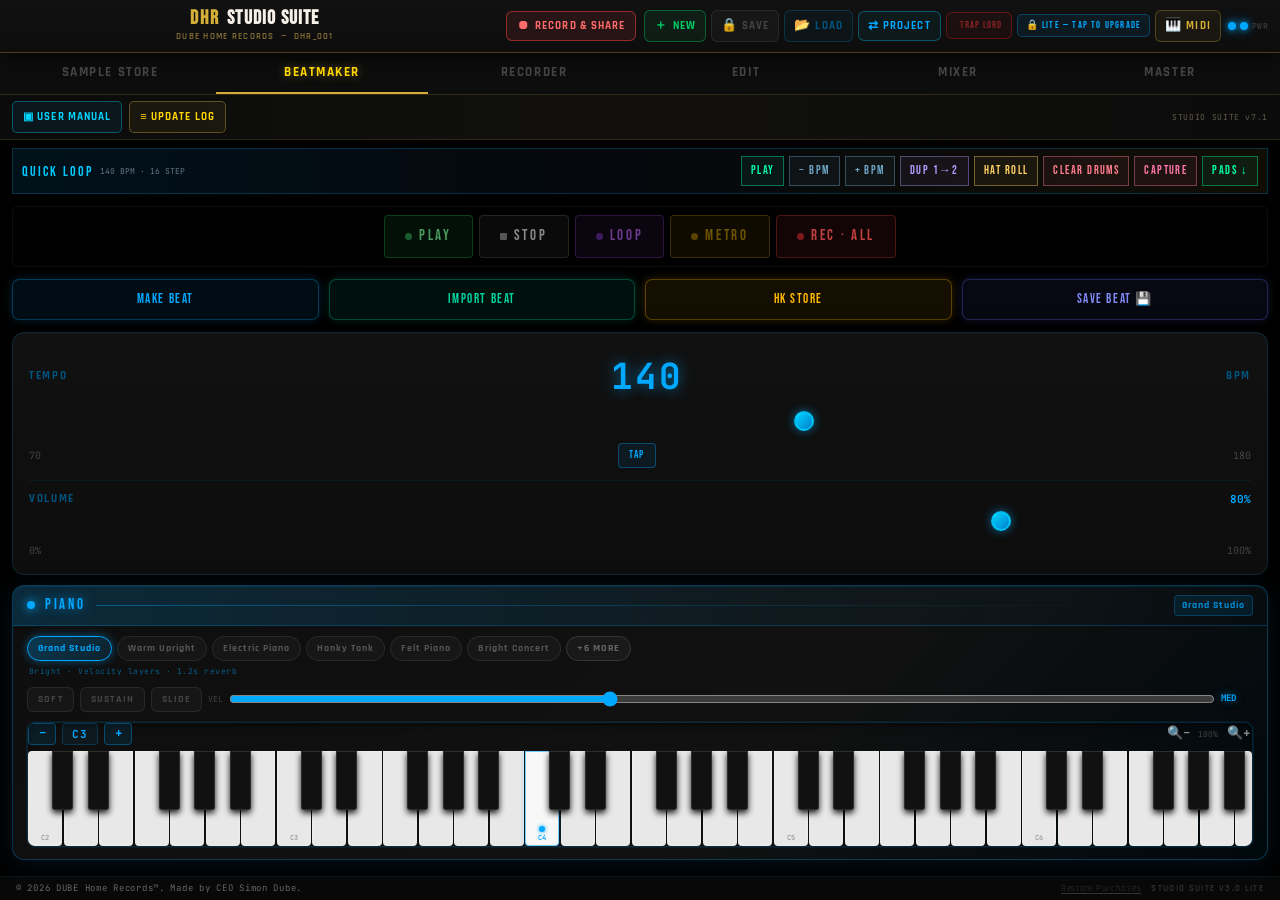
==== index.html @ 2a0f0030 "Update Listening Room Spotify release copy" ====
<!doctype html>
<html lang="en">
  <head>
    <meta charset="UTF-8" />
    <meta name="viewport" content="width=device-width, initial-scale=1.0, maximum-scale=1" />
    <title>Studio Suite — Dube Home Records</title>

    <!-- PWA Manifest -->
    <link rel="manifest" href="/manifest.json" />

    <!-- Theme color (Android Chrome toolbar + iOS status bar) -->
    <meta name="theme-color" content="#00A8FF" />
    <meta name="mobile-web-app-capable" content="yes" />

    <!-- iOS PWA support -->
    <meta name="apple-mobile-web-app-capable" content="yes" />
    <meta name="apple-mobile-web-app-status-bar-style" content="black-translucent" />
    <meta name="apple-mobile-web-app-title" content="DHR Studio" />
    <link rel="apple-touch-icon" href="/manus-storage/icon-192_c5215ed9.png" />

    <!-- SEO / Open Graph -->
    <meta name="description" content="Professional beat-making, recording, mixing and mastering studio by CEO Simon Dube — Dube Home Records Studio Suite" />
    <meta property="og:title" content="Studio Suite — Dube Home Records" />
    <meta property="og:description" content="Beat-making, recording, mixing & mastering in your browser." />
    <meta property="og:image" content="https://d2xsxph8kpxj0f.cloudfront.net/310519663767681014/oGoi23hh9cpCteqQazELHD/pwa-icon-512-WQ9joZcTqKMowAD5dCtK2G.png" />

    <!-- Fonts -->
    <link rel="preconnect" href="https://fonts.googleapis.com" />
    <link rel="preconnect" href="https://fonts.gstatic.com" crossorigin />
    <link href="https://fonts.googleapis.com/css2?family=Bebas+Neue&family=Rajdhani:wght@400;500;600;700&family=JetBrains+Mono:wght@400;500;700&display=swap" rel="stylesheet" />
    <script type="module" crossorigin src="/assets/index-lA1o5PYb.js"></script>
    <link rel="stylesheet" crossorigin href="/assets/index-C5S5Cw1M.css">
    <script src="/__manus__/debug-collector.js" defer></script>
  </head>
  <body>
    <script id="manus-runtime">window.__MANUS_HOST_DEV__ = false;
(function(){"use strict";var Mr={exports:{}},Kn={};/**
 * @license React
 * react-jsx-runtime.production.js
 *
 * Copyright (c) Meta Platforms, Inc. and affiliates.
 *
 * This source code is licensed under the MIT license found in the
 * LICENSE file in the root directory of this source tree.
 */var Fc;function dm(){if(Fc)return Kn;Fc=1;var r=Symbol.for("react.transitional.element"),i=Symbol.for("react.fragment");function c(s,d,m){var x=null;if(m!==void 0&&(x=""+m),d.key!==void 0&&(x=""+d.key),"key"in d){m={};for(var R in d)R!=="key"&&(m[R]=d[R])}else m=d;return d=m.ref,{$$typeof:r,type:s,key:x,ref:d!==void 0?d:null,props:m}}return Kn.Fragment=i,Kn.jsx=c,Kn.jsxs=c,Kn}var Ic;function fm(){return Ic||(Ic=1,Mr.exports=dm()),Mr.exports}var h=fm(),Ar={exports:{}},Pn={},Rr={exports:{}},Nr={};/**
 * @license React
 * scheduler.production.js
 *
 * Copyright (c) Meta Platforms, Inc. and affiliates.
 *
 * This source code is licensed under the MIT license found in the
 * LICENSE file in the root directory of this source tree.
 */var tu;function hm(){return tu||(tu=1,function(r){function i(A,q){var B=A.length;A.push(q);t:for(;0<B;){var bt=B-1>>>1,p=A[bt];if(0<d(p,q))A[bt]=q,A[B]=p,B=bt;else break t}}function c(A){return A.length===0?null:A[0]}function s(A){if(A.length===0)return null;var q=A[0],B=A.pop();if(B!==q){A[0]=B;t:for(var bt=0,p=A.length,O=p>>>1;bt<O;){var X=2*(bt+1)-1,G=A[X],Z=X+1,st=A[Z];if(0>d(G,B))Z<p&&0>d(st,G)?(A[bt]=st,A[Z]=B,bt=Z):(A[bt]=G,A[X]=B,bt=X);else if(Z<p&&0>d(st,B))A[bt]=st,A[Z]=B,bt=Z;else break t}}return q}function d(A,q){var B=A.sortIndex-q.sortIndex;return B!==0?B:A.id-q.id}if(r.unstable_now=void 0,typeof performance=="object"&&typeof performance.now=="function"){var m=performance;r.unstable_now=function(){return m.now()}}else{var x=Date,R=x.now();r.unstable_now=function(){return x.now()-R}}var C=[],v=[],D=1,j=null,J=3,at=!1,$=!1,nt=!1,ct=!1,ht=typeof setTimeout=="function"?setTimeout:null,St=typeof clearTimeout=="function"?clearTimeout:null,_=typeof setImmediate<"u"?setImmediate:null;function Y(A){for(var q=c(v);q!==null;){if(q.callback===null)s(v);else if(q.startTime<=A)s(v),q.sortIndex=q.expirationTime,i(C,q);else break;q=c(v)}}function H(A){if(nt=!1,Y(A),!$)if(c(C)!==null)$=!0,it||(it=!0,Bt());else{var q=c(v);q!==null&&Mt(H,q.startTime-A)}}var it=!1,rt=-1,V=5,xt=-1;function Be(){return ct?!0:!(r.unstable_now()-xt<V)}function te(){if(ct=!1,it){var A=r.unstable_now();xt=A;var q=!0;try{t:{$=!1,nt&&(nt=!1,St(rt),rt=-1),at=!0;var B=J;try{e:{for(Y(A),j=c(C);j!==null&&!(j.expirationTime>A&&Be());){var bt=j.callback;if(typeof bt=="function"){j.callback=null,J=j.priorityLevel;var p=bt(j.expirationTime<=A);if(A=r.unstable_now(),typeof p=="function"){j.callback=p,Y(A),q=!0;break e}j===c(C)&&s(C),Y(A)}else s(C);j=c(C)}if(j!==null)q=!0;else{var O=c(v);O!==null&&Mt(H,O.startTime-A),q=!1}}break t}finally{j=null,J=B,at=!1}q=void 0}}finally{q?Bt():it=!1}}}var Bt;if(typeof _=="function")Bt=function(){_(te)};else if(typeof MessageChannel<"u"){var me=new MessageChannel,Se=me.port2;me.port1.onmessage=te,Bt=function(){Se.postMessage(null)}}else Bt=function(){ht(te,0)};function Mt(A,q){rt=ht(function(){A(r.unstable_now())},q)}r.unstable_IdlePriority=5,r.unstable_ImmediatePriority=1,r.unstable_LowPriority=4,r.unstable_NormalPriority=3,r.unstable_Profiling=null,r.unstable_UserBlockingPriority=2,r.unstable_cancelCallback=function(A){A.callback=null},r.unstable_forceFrameRate=function(A){0>A||125<A?console.error("forceFrameRate takes a positive int between 0 and 125, forcing frame rates higher than 125 fps is not supported"):V=0<A?Math.floor(1e3/A):5},r.unstable_getCurrentPriorityLevel=function(){return J},r.unstable_next=function(A){switch(J){case 1:case 2:case 3:var q=3;break;default:q=J}var B=J;J=q;try{return A()}finally{J=B}},r.unstable_requestPaint=function(){ct=!0},r.unstable_runWithPriority=function(A,q){switch(A){case 1:case 2:case 3:case 4:case 5:break;default:A=3}var B=J;J=A;try{return q()}finally{J=B}},r.unstable_scheduleCallback=function(A,q,B){var bt=r.unstable_now();switch(typeof B=="object"&&B!==null?(B=B.delay,B=typeof B=="number"&&0<B?bt+B:bt):B=bt,A){case 1:var p=-1;break;case 2:p=250;break;case 5:p=1073741823;break;case 4:p=1e4;break;default:p=5e3}return p=B+p,A={id:D++,callback:q,priorityLevel:A,startTime:B,expirationTime:p,sortIndex:-1},B>bt?(A.sortIndex=B,i(v,A),c(C)===null&&A===c(v)&&(nt?(St(rt),rt=-1):nt=!0,Mt(H,B-bt))):(A.sortIndex=p,i(C,A),$||at||($=!0,it||(it=!0,Bt()))),A},r.unstable_shouldYield=Be,r.unstable_wrapCallback=function(A){var q=J;return function(){var B=J;J=q;try{return A.apply(this,arguments)}finally{J=B}}}}(Nr)),Nr}var eu;function mm(){return eu||(eu=1,Rr.exports=hm()),Rr.exports}var zr={exports:{}},ut={};/**
 * @license React
 * react.production.js
 *
 * Copyright (c) Meta Platforms, Inc. and affiliates.
 *
 * This source code is licensed under the MIT license found in the
 * LICENSE file in the root directory of this source tree.
 */var lu;function gm(){if(lu)return ut;lu=1;var r=Symbol.for("react.transitional.element"),i=Symbol.for("react.portal"),c=Symbol.for("react.fragment"),s=Symbol.for("react.strict_mode"),d=Symbol.for("react.profiler"),m=Symbol.for("react.consumer"),x=Symbol.for("react.context"),R=Symbol.for("react.forward_ref"),C=Symbol.for("react.suspense"),v=Symbol.for("react.memo"),D=Symbol.for("react.lazy"),j=Symbol.iterator;function J(p){return p===null||typeof p!="object"?null:(p=j&&p[j]||p["@@iterator"],typeof p=="function"?p:null)}var at={isMounted:function(){return!1},enqueueForceUpdate:function(){},enqueueReplaceState:function(){},enqueueSetState:function(){}},$=Object.assign,nt={};function ct(p,O,X){this.props=p,this.context=O,this.refs=nt,this.updater=X||at}ct.prototype.isReactComponent={},ct.prototype.setState=function(p,O){if(typeof p!="object"&&typeof p!="function"&&p!=null)throw Error("takes an object of state variables to update or a function which returns an object of state variables.");this.updater.enqueueSetState(this,p,O,"setState")},ct.prototype.forceUpdate=function(p){this.updater.enqueueForceUpdate(this,p,"forceUpdate")};function ht(){}ht.prototype=ct.prototype;function St(p,O,X){this.props=p,this.context=O,this.refs=nt,this.updater=X||at}var _=St.prototype=new ht;_.constructor=St,$(_,ct.prototype),_.isPureReactComponent=!0;var Y=Array.isArray,H={H:null,A:null,T:null,S:null,V:null},it=Object.prototype.hasOwnProperty;function rt(p,O,X,G,Z,st){return X=st.ref,{$$typeof:r,type:p,key:O,ref:X!==void 0?X:null,props:st}}function V(p,O){return rt(p.type,O,void 0,void 0,void 0,p.props)}function xt(p){return typeof p=="object"&&p!==null&&p.$$typeof===r}function Be(p){var O={"=":"=0",":":"=2"};return"$"+p.replace(/[=:]/g,function(X){return O[X]})}var te=/\/+/g;function Bt(p,O){return typeof p=="object"&&p!==null&&p.key!=null?Be(""+p.key):O.toString(36)}function me(){}function Se(p){switch(p.status){case"fulfilled":return p.value;case"rejected":throw p.reason;default:switch(typeof p.status=="string"?p.then(me,me):(p.status="pending",p.then(function(O){p.status==="pending"&&(p.status="fulfilled",p.value=O)},function(O){p.status==="pending"&&(p.status="rejected",p.reason=O)})),p.status){case"fulfilled":return p.value;case"rejected":throw p.reason}}throw p}function Mt(p,O,X,G,Z){var st=typeof p;(st==="undefined"||st==="boolean")&&(p=null);var I=!1;if(p===null)I=!0;else switch(st){case"bigint":case"string":case"number":I=!0;break;case"object":switch(p.$$typeof){case r:case i:I=!0;break;case D:return I=p._init,Mt(I(p._payload),O,X,G,Z)}}if(I)return Z=Z(p),I=G===""?"."+Bt(p,0):G,Y(Z)?(X="",I!=null&&(X=I.replace(te,"$&/")+"/"),Mt(Z,O,X,"",function(Jt){return Jt})):Z!=null&&(xt(Z)&&(Z=V(Z,X+(Z.key==null||p&&p.key===Z.key?"":(""+Z.key).replace(te,"$&/")+"/")+I)),O.push(Z)),1;I=0;var gt=G===""?".":G+":";if(Y(p))for(var Tt=0;Tt<p.length;Tt++)G=p[Tt],st=gt+Bt(G,Tt),I+=Mt(G,O,X,st,Z);else if(Tt=J(p),typeof Tt=="function")for(p=Tt.call(p),Tt=0;!(G=p.next()).done;)G=G.value,st=gt+Bt(G,Tt++),I+=Mt(G,O,X,st,Z);else if(st==="object"){if(typeof p.then=="function")return Mt(Se(p),O,X,G,Z);throw O=String(p),Error("Objects are not valid as a React child (found: "+(O==="[object Object]"?"object with keys {"+Object.keys(p).join(", ")+"}":O)+"). If you meant to render a collection of children, use an array instead.")}return I}function A(p,O,X){if(p==null)return p;var G=[],Z=0;return Mt(p,G,"","",function(st){return O.call(X,st,Z++)}),G}function q(p){if(p._status===-1){var O=p._result;O=O(),O.then(function(X){(p._status===0||p._status===-1)&&(p._status=1,p._result=X)},function(X){(p._status===0||p._status===-1)&&(p._status=2,p._result=X)}),p._status===-1&&(p._status=0,p._result=O)}if(p._status===1)return p._result.default;throw p._result}var B=typeof reportError=="function"?reportError:function(p){if(typeof window=="object"&&typeof window.ErrorEvent=="function"){var O=new window.ErrorEvent("error",{bubbles:!0,cancelable:!0,message:typeof p=="object"&&p!==null&&typeof p.message=="string"?String(p.message):String(p),error:p});if(!window.dispatchEvent(O))return}else if(typeof process=="object"&&typeof process.emit=="function"){process.emit("uncaughtException",p);return}console.error(p)};function bt(){}return ut.Children={map:A,forEach:function(p,O,X){A(p,function(){O.apply(this,arguments)},X)},count:function(p){var O=0;return A(p,function(){O++}),O},toArray:function(p){return A(p,function(O){return O})||[]},only:function(p){if(!xt(p))throw Error("React.Children.only expected to receive a single React element child.");return p}},ut.Component=ct,ut.Fragment=c,ut.Profiler=d,ut.PureComponent=St,ut.StrictMode=s,ut.Suspense=C,ut.__CLIENT_INTERNALS_DO_NOT_USE_OR_WARN_USERS_THEY_CANNOT_UPGRADE=H,ut.__COMPILER_RUNTIME={__proto__:null,c:function(p){return H.H.useMemoCache(p)}},ut.cache=function(p){return function(){return p.apply(null,arguments)}},ut.cloneElement=function(p,O,X){if(p==null)throw Error("The argument must be a React element, but you passed "+p+".");var G=$({},p.props),Z=p.key,st=void 0;if(O!=null)for(I in O.ref!==void 0&&(st=void 0),O.key!==void 0&&(Z=""+O.key),O)!it.call(O,I)||I==="key"||I==="__self"||I==="__source"||I==="ref"&&O.ref===void 0||(G[I]=O[I]);var I=arguments.length-2;if(I===1)G.children=X;else if(1<I){for(var gt=Array(I),Tt=0;Tt<I;Tt++)gt[Tt]=arguments[Tt+2];G.children=gt}return rt(p.type,Z,void 0,void 0,st,G)},ut.createContext=function(p){return p={$$typeof:x,_currentValue:p,_currentValue2:p,_threadCount:0,Provider:null,Consumer:null},p.Provider=p,p.Consumer={$$typeof:m,_context:p},p},ut.createElement=function(p,O,X){var G,Z={},st=null;if(O!=null)for(G in O.key!==void 0&&(st=""+O.key),O)it.call(O,G)&&G!=="key"&&G!=="__self"&&G!=="__source"&&(Z[G]=O[G]);var I=arguments.length-2;if(I===1)Z.children=X;else if(1<I){for(var gt=Array(I),Tt=0;Tt<I;Tt++)gt[Tt]=arguments[Tt+2];Z.children=gt}if(p&&p.defaultProps)for(G in I=p.defaultProps,I)Z[G]===void 0&&(Z[G]=I[G]);return rt(p,st,void 0,void 0,null,Z)},ut.createRef=function(){return{current:null}},ut.forwardRef=function(p){return{$$typeof:R,render:p}},ut.isValidElement=xt,ut.lazy=function(p){return{$$typeof:D,_payload:{_status:-1,_result:p},_init:q}},ut.memo=function(p,O){return{$$typeof:v,type:p,compare:O===void 0?null:O}},ut.startTransition=function(p){var O=H.T,X={};H.T=X;try{var G=p(),Z=H.S;Z!==null&&Z(X,G),typeof G=="object"&&G!==null&&typeof G.then=="function"&&G.then(bt,B)}catch(st){B(st)}finally{H.T=O}},ut.unstable_useCacheRefresh=function(){return H.H.useCacheRefresh()},ut.use=function(p){return H.H.use(p)},ut.useActionState=function(p,O,X){return H.H.useActionState(p,O,X)},ut.useCallback=function(p,O){return H.H.useCallback(p,O)},ut.useContext=function(p){return H.H.useContext(p)},ut.useDebugValue=function(){},ut.useDeferredValue=function(p,O){return H.H.useDeferredValue(p,O)},ut.useEffect=function(p,O,X){var G=H.H;if(typeof X=="function")throw Error("useEffect CRUD overload is not enabled in this build of React.");return G.useEffect(p,O)},ut.useId=function(){return H.H.useId()},ut.useImperativeHandle=function(p,O,X){return H.H.useImperativeHandle(p,O,X)},ut.useInsertionEffect=function(p,O){return H.H.useInsertionEffect(p,O)},ut.useLayoutEffect=function(p,O){return H.H.useLayoutEffect(p,O)},ut.useMemo=function(p,O){return H.H.useMemo(p,O)},ut.useOptimistic=function(p,O){return H.H.useOptimistic(p,O)},ut.useReducer=function(p,O,X){return H.H.useReducer(p,O,X)},ut.useRef=function(p){return H.H.useRef(p)},ut.useState=function(p){return H.H.useState(p)},ut.useSyncExternalStore=function(p,O,X){return H.H.useSyncExternalStore(p,O,X)},ut.useTransition=function(){return H.H.useTransition()},ut.version="19.1.1",ut}var au;function _r(){return au||(au=1,zr.exports=gm()),zr.exports}var kr={exports:{}},he={};/**
 * @license React
 * react-dom.production.js
 *
 * Copyright (c) Meta Platforms, Inc. and affiliates.
 *
 * This source code is licensed under the MIT license found in the
 * LICENSE file in the root directory of this source tree.
 */var nu;function pm(){if(nu)return he;nu=1;var r=_r();function i(C){var v="https://react.dev/errors/"+C;if(1<arguments.length){v+="?args[]="+encodeURIComponent(arguments[1]);for(var D=2;D<arguments.length;D++)v+="&args[]="+encodeURIComponent(arguments[D])}return"Minified React error #"+C+"; visit "+v+" for the full message or use the non-minified dev environment for full errors and additional helpful warnings."}function c(){}var s={d:{f:c,r:function(){throw Error(i(522))},D:c,C:c,L:c,m:c,X:c,S:c,M:c},p:0,findDOMNode:null},d=Symbol.for("react.portal");function m(C,v,D){var j=3<arguments.length&&arguments[3]!==void 0?arguments[3]:null;return{$$typeof:d,key:j==null?null:""+j,children:C,containerInfo:v,implementation:D}}var x=r.__CLIENT_INTERNALS_DO_NOT_USE_OR_WARN_USERS_THEY_CANNOT_UPGRADE;function R(C,v){if(C==="font")return"";if(typeof v=="string")return v==="use-credentials"?v:""}return he.__DOM_INTERNALS_DO_NOT_USE_OR_WARN_USERS_THEY_CANNOT_UPGRADE=s,he.createPortal=function(C,v){var D=2<arguments.length&&arguments[2]!==void 0?arguments[2]:null;if(!v||v.nodeType!==1&&v.nodeType!==9&&v.nodeType!==11)throw Error(i(299));return m(C,v,null,D)},he.flushSync=function(C){var v=x.T,D=s.p;try{if(x.T=null,s.p=2,C)return C()}finally{x.T=v,s.p=D,s.d.f()}},he.preconnect=function(C,v){typeof C=="string"&&(v?(v=v.crossOrigin,v=typeof v=="string"?v==="use-credentials"?v:"":void 0):v=null,s.d.C(C,v))},he.prefetchDNS=function(C){typeof C=="string"&&s.d.D(C)},he.preinit=function(C,v){if(typeof C=="string"&&v&&typeof v.as=="string"){var D=v.as,j=R(D,v.crossOrigin),J=typeof v.integrity=="string"?v.integrity:void 0,at=typeof v.fetchPriority=="string"?v.fetchPriority:void 0;D==="style"?s.d.S(C,typeof v.precedence=="string"?v.precedence:void 0,{crossOrigin:j,integrity:J,fetchPriority:at}):D==="script"&&s.d.X(C,{crossOrigin:j,integrity:J,fetchPriority:at,nonce:typeof v.nonce=="string"?v.nonce:void 0})}},he.preinitModule=function(C,v){if(typeof C=="string")if(typeof v=="object"&&v!==null){if(v.as==null||v.as==="script"){var D=R(v.as,v.crossOrigin);s.d.M(C,{crossOrigin:D,integrity:typeof v.integrity=="string"?v.integrity:void 0,nonce:typeof v.nonce=="string"?v.nonce:void 0})}}else v==null&&s.d.M(C)},he.preload=function(C,v){if(typeof C=="string"&&typeof v=="object"&&v!==null&&typeof v.as=="string"){var D=v.as,j=R(D,v.crossOrigin);s.d.L(C,D,{crossOrigin:j,integrity:typeof v.integrity=="string"?v.integrity:void 0,nonce:typeof v.nonce=="string"?v.nonce:void 0,type:typeof v.type=="string"?v.type:void 0,fetchPriority:typeof v.fetchPriority=="string"?v.fetchPriority:void 0,referrerPolicy:typeof v.referrerPolicy=="string"?v.referrerPolicy:void 0,imageSrcSet:typeof v.imageSrcSet=="string"?v.imageSrcSet:void 0,imageSizes:typeof v.imageSizes=="string"?v.imageSizes:void 0,media:typeof v.media=="string"?v.media:void 0})}},he.preloadModule=function(C,v){if(typeof C=="string")if(v){var D=R(v.as,v.crossOrigin);s.d.m(C,{as:typeof v.as=="string"&&v.as!=="script"?v.as:void 0,crossOrigin:D,integrity:typeof v.integrity=="string"?v.integrity:void 0})}else s.d.m(C)},he.requestFormReset=function(C){s.d.r(C)},he.unstable_batchedUpdates=function(C,v){return C(v)},he.useFormState=function(C,v,D){return x.H.useFormState(C,v,D)},he.useFormStatus=function(){return x.H.useHostTransitionStatus()},he.version="19.1.1",he}var ou;function ym(){if(ou)return kr.exports;ou=1;function r(){if(!(typeof __REACT_DEVTOOLS_GLOBAL_HOOK__>"u"||typeof __REACT_DEVTOOLS_GLOBAL_HOOK__.checkDCE!="function"))try{__REACT_DEVTOOLS_GLOBAL_HOOK__.checkDCE(r)}catch(i){console.error(i)}}return r(),kr.exports=pm(),kr.exports}/**
 * @license React
 * react-dom-client.production.js
 *
 * Copyright (c) Meta Platforms, Inc. and affiliates.
 *
 * This source code is licensed under the MIT license found in the
 * LICENSE file in the root directory of this source tree.
 */var iu;function vm(){if(iu)return Pn;iu=1;var r=mm(),i=_r(),c=ym();function s(t){var e="https://react.dev/errors/"+t;if(1<arguments.length){e+="?args[]="+encodeURIComponent(arguments[1]);for(var l=2;l<arguments.length;l++)e+="&args[]="+encodeURIComponent(arguments[l])}return"Minified React error #"+t+"; visit "+e+" for the full message or use the non-minified dev environment for full errors and additional helpful warnings."}function d(t){return!(!t||t.nodeType!==1&&t.nodeType!==9&&t.nodeType!==11)}function m(t){var e=t,l=t;if(t.alternate)for(;e.return;)e=e.return;else{t=e;do e=t,(e.flags&4098)!==0&&(l=e.return),t=e.return;while(t)}return e.tag===3?l:null}function x(t){if(t.tag===13){var e=t.memoizedState;if(e===null&&(t=t.alternate,t!==null&&(e=t.memoizedState)),e!==null)return e.dehydrated}return null}function R(t){if(m(t)!==t)throw Error(s(188))}function C(t){var e=t.alternate;if(!e){if(e=m(t),e===null)throw Error(s(188));return e!==t?null:t}for(var l=t,a=e;;){var n=l.return;if(n===null)break;var o=n.alternate;if(o===null){if(a=n.return,a!==null){l=a;continue}break}if(n.child===o.child){for(o=n.child;o;){if(o===l)return R(n),t;if(o===a)return R(n),e;o=o.sibling}throw Error(s(188))}if(l.return!==a.return)l=n,a=o;else{for(var u=!1,f=n.child;f;){if(f===l){u=!0,l=n,a=o;break}if(f===a){u=!0,a=n,l=o;break}f=f.sibling}if(!u){for(f=o.child;f;){if(f===l){u=!0,l=o,a=n;break}if(f===a){u=!0,a=o,l=n;break}f=f.sibling}if(!u)throw Error(s(189))}}if(l.alternate!==a)throw Error(s(190))}if(l.tag!==3)throw Error(s(188));return l.stateNode.current===l?t:e}function v(t){var e=t.tag;if(e===5||e===26||e===27||e===6)return t;for(t=t.child;t!==null;){if(e=v(t),e!==null)return e;t=t.sibling}return null}var D=Object.assign,j=Symbol.for("react.element"),J=Symbol.for("react.transitional.element"),at=Symbol.for("react.portal"),$=Symbol.for("react.fragment"),nt=Symbol.for("react.strict_mode"),ct=Symbol.for("react.profiler"),ht=Symbol.for("react.provider"),St=Symbol.for("react.consumer"),_=Symbol.for("react.context"),Y=Symbol.for("react.forward_ref"),H=Symbol.for("react.suspense"),it=Symbol.for("react.suspense_list"),rt=Symbol.for("react.memo"),V=Symbol.for("react.lazy"),xt=Symbol.for("react.activity"),Be=Symbol.for("react.memo_cache_sentinel"),te=Symbol.iterator;function Bt(t){return t===null||typeof t!="object"?null:(t=te&&t[te]||t["@@iterator"],typeof t=="function"?t:null)}var me=Symbol.for("react.client.reference");function Se(t){if(t==null)return null;if(typeof t=="function")return t.$$typeof===me?null:t.displayName||t.name||null;if(typeof t=="string")return t;switch(t){case $:return"Fragment";case ct:return"Profiler";case nt:return"StrictMode";case H:return"Suspense";case it:return"SuspenseList";case xt:return"Activity"}if(typeof t=="object")switch(t.$$typeof){case at:return"Portal";case _:return(t.displayName||"Context")+".Provider";case St:return(t._context.displayName||"Context")+".Consumer";case Y:var e=t.render;return t=t.displayName,t||(t=e.displayName||e.name||"",t=t!==""?"ForwardRef("+t+")":"ForwardRef"),t;case rt:return e=t.displayName||null,e!==null?e:Se(t.type)||"Memo";case V:e=t._payload,t=t._init;try{return Se(t(e))}catch{}}return null}var Mt=Array.isArray,A=i.__CLIENT_INTERNALS_DO_NOT_USE_OR_WARN_USERS_THEY_CANNOT_UPGRADE,q=c.__DOM_INTERNALS_DO_NOT_USE_OR_WARN_USERS_THEY_CANNOT_UPGRADE,B={pending:!1,data:null,method:null,action:null},bt=[],p=-1;function O(t){return{current:t}}function X(t){0>p||(t.current=bt[p],bt[p]=null,p--)}function G(t,e){p++,bt[p]=t.current,t.current=e}var Z=O(null),st=O(null),I=O(null),gt=O(null);function Tt(t,e){switch(G(I,e),G(st,t),G(Z,null),e.nodeType){case 9:case 11:t=(t=e.documentElement)&&(t=t.namespaceURI)?Uh(t):0;break;default:if(t=e.tagName,e=e.namespaceURI)e=Uh(e),t=Gh(e,t);else switch(t){case"svg":t=1;break;case"math":t=2;break;default:t=0}}X(Z),G(Z,t)}function Jt(){X(Z),X(st),X(I)}function Ke(t){t.memoizedState!==null&&G(gt,t);var e=Z.current,l=Gh(e,t.type);e!==l&&(G(st,t),G(Z,l))}function Ce(t){st.current===t&&(X(Z),X(st)),gt.current===t&&(X(gt),Wo._currentValue=B)}var Pe=Object.prototype.hasOwnProperty,yl=r.unstable_scheduleCallback,sn=r.unstable_cancelCallback,Ca=r.unstable_shouldYield,ri=r.unstable_requestPaint,ge=r.unstable_now,si=r.unstable_getCurrentPriorityLevel,Ul=r.unstable_ImmediatePriority,Fn=r.unstable_UserBlockingPriority,nl=r.unstable_NormalPriority,ci=r.unstable_LowPriority,Gl=r.unstable_IdlePriority,ui=r.log,Ea=r.unstable_setDisableYieldValue,ql=null,Wt=null;function Je(t){if(typeof ui=="function"&&Ea(t),Wt&&typeof Wt.setStrictMode=="function")try{Wt.setStrictMode(ql,t)}catch{}}var $t=Math.clz32?Math.clz32:fi,di=Math.log,Ta=Math.LN2;function fi(t){return t>>>=0,t===0?32:31-(di(t)/Ta|0)|0}var L=256,cn=4194304;function vl(t){var e=t&42;if(e!==0)return e;switch(t&-t){case 1:return 1;case 2:return 2;case 4:return 4;case 8:return 8;case 16:return 16;case 32:return 32;case 64:return 64;case 128:return 128;case 256:case 512:case 1024:case 2048:case 4096:case 8192:case 16384:case 32768:case 65536:case 131072:case 262144:case 524288:case 1048576:case 2097152:return t&4194048;case 4194304:case 8388608:case 16777216:case 33554432:return t&62914560;case 67108864:return 67108864;case 134217728:return 134217728;case 268435456:return 268435456;case 536870912:return 536870912;case 1073741824:return 0;default:return t}}function un(t,e,l){var a=t.pendingLanes;if(a===0)return 0;var n=0,o=t.suspendedLanes,u=t.pingedLanes;t=t.warmLanes;var f=a&134217727;return f!==0?(a=f&~o,a!==0?n=vl(a):(u&=f,u!==0?n=vl(u):l||(l=f&~t,l!==0&&(n=vl(l))))):(f=a&~o,f!==0?n=vl(f):u!==0?n=vl(u):l||(l=a&~t,l!==0&&(n=vl(l)))),n===0?0:e!==0&&e!==n&&(e&o)===0&&(o=n&-n,l=e&-e,o>=l||o===32&&(l&4194048)!==0)?e:n}function Dt(t,e){return(t.pendingLanes&~(t.suspendedLanes&~t.pingedLanes)&e)===0}function In(t,e){switch(t){case 1:case 2:case 4:case 8:case 64:return e+250;case 16:case 32:case 128:case 256:case 512:case 1024:case 2048:case 4096:case 8192:case 16384:case 32768:case 65536:case 131072:case 262144:case 524288:case 1048576:case 2097152:return e+5e3;case 4194304:case 8388608:case 16777216:case 33554432:return-1;case 67108864:case 134217728:case 268435456:case 536870912:case 1073741824:return-1;default:return-1}}function to(){var t=L;return L<<=1,(L&4194048)===0&&(L=256),t}function hi(){var t=cn;return cn<<=1,(cn&62914560)===0&&(cn=4194304),t}function eo(t){for(var e=[],l=0;31>l;l++)e.push(t);return e}function Da(t,e){t.pendingLanes|=e,e!==268435456&&(t.suspendedLanes=0,t.pingedLanes=0,t.warmLanes=0)}function ts(t,e,l,a,n,o){var u=t.pendingLanes;t.pendingLanes=l,t.suspendedLanes=0,t.pingedLanes=0,t.warmLanes=0,t.expiredLanes&=l,t.entangledLanes&=l,t.errorRecoveryDisabledLanes&=l,t.shellSuspendCounter=0;var f=t.entanglements,g=t.expirationTimes,S=t.hiddenUpdates;for(l=u&~l;0<l;){var N=31-$t(l),k=1<<N;f[N]=0,g[N]=-1;var E=S[N];if(E!==null)for(S[N]=null,N=0;N<E.length;N++){var T=E[N];T!==null&&(T.lane&=-536870913)}l&=~k}a!==0&&mi(t,a,0),o!==0&&n===0&&t.tag!==0&&(t.suspendedLanes|=o&~(u&~e))}function mi(t,e,l){t.pendingLanes|=e,t.suspendedLanes&=~e;var a=31-$t(e);t.entangledLanes|=e,t.entanglements[a]=t.entanglements[a]|1073741824|l&4194090}function gi(t,e){var l=t.entangledLanes|=e;for(t=t.entanglements;l;){var a=31-$t(l),n=1<<a;n&e|t[a]&e&&(t[a]|=e),l&=~n}}function lo(t){switch(t){case 2:t=1;break;case 8:t=4;break;case 32:t=16;break;case 256:case 512:case 1024:case 2048:case 4096:case 8192:case 16384:case 32768:case 65536:case 131072:case 262144:case 524288:case 1048576:case 2097152:case 4194304:case 8388608:case 16777216:case 33554432:t=128;break;case 268435456:t=134217728;break;default:t=0}return t}function ao(t){return t&=-t,2<t?8<t?(t&134217727)!==0?32:268435456:8:2}function pi(){var t=q.p;return t!==0?t:(t=window.event,t===void 0?32:om(t.type))}function es(t,e){var l=q.p;try{return q.p=t,e()}finally{q.p=l}}var ol=Math.random().toString(36).slice(2),ee="__reactFiber$"+ol,pe="__reactProps$"+ol,Yl="__reactContainer$"+ol,no="__reactEvents$"+ol,ls="__reactListeners$"+ol,as="__reactHandles$"+ol,yi="__reactResources$"+ol,Ma="__reactMarker$"+ol;function oo(t){delete t[ee],delete t[pe],delete t[no],delete t[ls],delete t[as]}function Vl(t){var e=t[ee];if(e)return e;for(var l=t.parentNode;l;){if(e=l[Yl]||l[ee]){if(l=e.alternate,e.child!==null||l!==null&&l.child!==null)for(t=Xh(t);t!==null;){if(l=t[ee])return l;t=Xh(t)}return e}t=l,l=t.parentNode}return null}function Xl(t){if(t=t[ee]||t[Yl]){var e=t.tag;if(e===5||e===6||e===13||e===26||e===27||e===3)return t}return null}function Aa(t){var e=t.tag;if(e===5||e===26||e===27||e===6)return t.stateNode;throw Error(s(33))}function Zl(t){var e=t[yi];return e||(e=t[yi]={hoistableStyles:new Map,hoistableScripts:new Map}),e}function Vt(t){t[Ma]=!0}var vi=new Set,bi={};function bl(t,e){We(t,e),We(t+"Capture",e)}function We(t,e){for(bi[t]=e,t=0;t<e.length;t++)vi.add(e[t])}var ns=RegExp("^[:A-Z_a-z\\u00C0-\\u00D6\\u00D8-\\u00F6\\u00F8-\\u02FF\\u0370-\\u037D\\u037F-\\u1FFF\\u200C-\\u200D\\u2070-\\u218F\\u2C00-\\u2FEF\\u3001-\\uD7FF\\uF900-\\uFDCF\\uFDF0-\\uFFFD][:A-Z_a-z\\u00C0-\\u00D6\\u00D8-\\u00F6\\u00F8-\\u02FF\\u0370-\\u037D\\u037F-\\u1FFF\\u200C-\\u200D\\u2070-\\u218F\\u2C00-\\u2FEF\\u3001-\\uD7FF\\uF900-\\uFDCF\\uFDF0-\\uFFFD\\-.0-9\\u00B7\\u0300-\\u036F\\u203F-\\u2040]*$"),xi={},wi={};function Ra(t){return Pe.call(wi,t)?!0:Pe.call(xi,t)?!1:ns.test(t)?wi[t]=!0:(xi[t]=!0,!1)}function M(t,e,l){if(Ra(e))if(l===null)t.removeAttribute(e);else{switch(typeof l){case"undefined":case"function":case"symbol":t.removeAttribute(e);return;case"boolean":var a=e.toLowerCase().slice(0,5);if(a!=="data-"&&a!=="aria-"){t.removeAttribute(e);return}}t.setAttribute(e,""+l)}}function tt(t,e,l){if(l===null)t.removeAttribute(e);else{switch(typeof l){case"undefined":case"function":case"symbol":case"boolean":t.removeAttribute(e);return}t.setAttribute(e,""+l)}}function Ot(t,e,l,a){if(a===null)t.removeAttribute(l);else{switch(typeof a){case"undefined":case"function":case"symbol":case"boolean":t.removeAttribute(l);return}t.setAttributeNS(e,l,""+a)}}var le,Ee;function ae(t){if(le===void 0)try{throw Error()}catch(l){var e=l.stack.trim().match(/\n( *(at )?)/);le=e&&e[1]||"",Ee=-1<l.stack.indexOf(`
    at`)?" (<anonymous>)":-1<l.stack.indexOf("@")?"@unknown:0:0":""}return`
`+le+t+Ee}var Le=!1;function He(t,e){if(!t||Le)return"";Le=!0;var l=Error.prepareStackTrace;Error.prepareStackTrace=void 0;try{var a={DetermineComponentFrameRoot:function(){try{if(e){var k=function(){throw Error()};if(Object.defineProperty(k.prototype,"props",{set:function(){throw Error()}}),typeof Reflect=="object"&&Reflect.construct){try{Reflect.construct(k,[])}catch(T){var E=T}Reflect.construct(t,[],k)}else{try{k.call()}catch(T){E=T}t.call(k.prototype)}}else{try{throw Error()}catch(T){E=T}(k=t())&&typeof k.catch=="function"&&k.catch(function(){})}}catch(T){if(T&&E&&typeof T.stack=="string")return[T.stack,E.stack]}return[null,null]}};a.DetermineComponentFrameRoot.displayName="DetermineComponentFrameRoot";var n=Object.getOwnPropertyDescriptor(a.DetermineComponentFrameRoot,"name");n&&n.configurable&&Object.defineProperty(a.DetermineComponentFrameRoot,"name",{value:"DetermineComponentFrameRoot"});var o=a.DetermineComponentFrameRoot(),u=o[0],f=o[1];if(u&&f){var g=u.split(`
`),S=f.split(`
`);for(n=a=0;a<g.length&&!g[a].includes("DetermineComponentFrameRoot");)a++;for(;n<S.length&&!S[n].includes("DetermineComponentFrameRoot");)n++;if(a===g.length||n===S.length)for(a=g.length-1,n=S.length-1;1<=a&&0<=n&&g[a]!==S[n];)n--;for(;1<=a&&0<=n;a--,n--)if(g[a]!==S[n]){if(a!==1||n!==1)do if(a--,n--,0>n||g[a]!==S[n]){var N=`
`+g[a].replace(" at new "," at ");return t.displayName&&N.includes("<anonymous>")&&(N=N.replace("<anonymous>",t.displayName)),N}while(1<=a&&0<=n);break}}}finally{Le=!1,Error.prepareStackTrace=l}return(l=t?t.displayName||t.name:"")?ae(l):""}function Ql(t){switch(t.tag){case 26:case 27:case 5:return ae(t.type);case 16:return ae("Lazy");case 13:return ae("Suspense");case 19:return ae("SuspenseList");case 0:case 15:return He(t.type,!1);case 11:return He(t.type.render,!1);case 1:return He(t.type,!0);case 31:return ae("Activity");default:return""}}function xl(t){try{var e="";do e+=Ql(t),t=t.return;while(t);return e}catch(l){return`
Error generating stack: `+l.message+`
`+l.stack}}function Xt(t){switch(typeof t){case"bigint":case"boolean":case"number":case"string":case"undefined":return t;case"object":return t;default:return""}}function il(t){var e=t.type;return(t=t.nodeName)&&t.toLowerCase()==="input"&&(e==="checkbox"||e==="radio")}function ve(t){var e=il(t)?"checked":"value",l=Object.getOwnPropertyDescriptor(t.constructor.prototype,e),a=""+t[e];if(!t.hasOwnProperty(e)&&typeof l<"u"&&typeof l.get=="function"&&typeof l.set=="function"){var n=l.get,o=l.set;return Object.defineProperty(t,e,{configurable:!0,get:function(){return n.call(this)},set:function(u){a=""+u,o.call(this,u)}}),Object.defineProperty(t,e,{enumerable:l.enumerable}),{getValue:function(){return a},setValue:function(u){a=""+u},stopTracking:function(){t._valueTracker=null,delete t[e]}}}}function re(t){t._valueTracker||(t._valueTracker=ve(t))}function rl(t){if(!t)return!1;var e=t._valueTracker;if(!e)return!0;var l=e.getValue(),a="";return t&&(a=il(t)?t.checked?"true":"false":t.value),t=a,t!==l?(e.setValue(t),!0):!1}function wl(t){if(t=t||(typeof document<"u"?document:void 0),typeof t>"u")return null;try{return t.activeElement||t.body}catch{return t.body}}var dn=/[\n"\\]/g;function se(t){return t.replace(dn,function(e){return"\\"+e.charCodeAt(0).toString(16)+" "})}function Kl(t,e,l,a,n,o,u,f){t.name="",u!=null&&typeof u!="function"&&typeof u!="symbol"&&typeof u!="boolean"?t.type=u:t.removeAttribute("type"),e!=null?u==="number"?(e===0&&t.value===""||t.value!=e)&&(t.value=""+Xt(e)):t.value!==""+Xt(e)&&(t.value=""+Xt(e)):u!=="submit"&&u!=="reset"||t.removeAttribute("value"),e!=null?Pl(t,u,Xt(e)):l!=null?Pl(t,u,Xt(l)):a!=null&&t.removeAttribute("value"),n==null&&o!=null&&(t.defaultChecked=!!o),n!=null&&(t.checked=n&&typeof n!="function"&&typeof n!="symbol"),f!=null&&typeof f!="function"&&typeof f!="symbol"&&typeof f!="boolean"?t.name=""+Xt(f):t.removeAttribute("name")}function Na(t,e,l,a,n,o,u,f){if(o!=null&&typeof o!="function"&&typeof o!="symbol"&&typeof o!="boolean"&&(t.type=o),e!=null||l!=null){if(!(o!=="submit"&&o!=="reset"||e!=null))return;l=l!=null?""+Xt(l):"",e=e!=null?""+Xt(e):l,f||e===t.value||(t.value=e),t.defaultValue=e}a=a??n,a=typeof a!="function"&&typeof a!="symbol"&&!!a,t.checked=f?t.checked:!!a,t.defaultChecked=!!a,u!=null&&typeof u!="function"&&typeof u!="symbol"&&typeof u!="boolean"&&(t.name=u)}function Pl(t,e,l){e==="number"&&wl(t.ownerDocument)===t||t.defaultValue===""+l||(t.defaultValue=""+l)}function $e(t,e,l,a){if(t=t.options,e){e={};for(var n=0;n<l.length;n++)e["$"+l[n]]=!0;for(l=0;l<t.length;l++)n=e.hasOwnProperty("$"+t[l].value),t[l].selected!==n&&(t[l].selected=n),n&&a&&(t[l].defaultSelected=!0)}else{for(l=""+Xt(l),e=null,n=0;n<t.length;n++){if(t[n].value===l){t[n].selected=!0,a&&(t[n].defaultSelected=!0);return}e!==null||t[n].disabled||(e=t[n])}e!==null&&(e.selected=!0)}}function za(t,e,l){if(e!=null&&(e=""+Xt(e),e!==t.value&&(t.value=e),l==null)){t.defaultValue!==e&&(t.defaultValue=e);return}t.defaultValue=l!=null?""+Xt(l):""}function _a(t,e,l,a){if(e==null){if(a!=null){if(l!=null)throw Error(s(92));if(Mt(a)){if(1<a.length)throw Error(s(93));a=a[0]}l=a}l==null&&(l=""),e=l}l=Xt(e),t.defaultValue=l,a=t.textContent,a===l&&a!==""&&a!==null&&(t.value=a)}function Fe(t,e){if(e){var l=t.firstChild;if(l&&l===t.lastChild&&l.nodeType===3){l.nodeValue=e;return}}t.textContent=e}var fn=new Set("animationIterationCount aspectRatio borderImageOutset borderImageSlice borderImageWidth boxFlex boxFlexGroup boxOrdinalGroup columnCount columns flex flexGrow flexPositive flexShrink flexNegative flexOrder gridArea gridRow gridRowEnd gridRowSpan gridRowStart gridColumn gridColumnEnd gridColumnSpan gridColumnStart fontWeight lineClamp lineHeight opacity order orphans scale tabSize widows zIndex zoom fillOpacity floodOpacity stopOpacity strokeDasharray strokeDashoffset strokeMiterlimit strokeOpacity strokeWidth MozAnimationIterationCount MozBoxFlex MozBoxFlexGroup MozLineClamp msAnimationIterationCount msFlex msZoom msFlexGrow msFlexNegative msFlexOrder msFlexPositive msFlexShrink msGridColumn msGridColumnSpan msGridRow msGridRowSpan WebkitAnimationIterationCount WebkitBoxFlex WebKitBoxFlexGroup WebkitBoxOrdinalGroup WebkitColumnCount WebkitColumns WebkitFlex WebkitFlexGrow WebkitFlexPositive WebkitFlexShrink WebkitLineClamp".split(" "));function ka(t,e,l){var a=e.indexOf("--")===0;l==null||typeof l=="boolean"||l===""?a?t.setProperty(e,""):e==="float"?t.cssFloat="":t[e]="":a?t.setProperty(e,l):typeof l!="number"||l===0||fn.has(e)?e==="float"?t.cssFloat=l:t[e]=(""+l).trim():t[e]=l+"px"}function Oa(t,e,l){if(e!=null&&typeof e!="object")throw Error(s(62));if(t=t.style,l!=null){for(var a in l)!l.hasOwnProperty(a)||e!=null&&e.hasOwnProperty(a)||(a.indexOf("--")===0?t.setProperty(a,""):a==="float"?t.cssFloat="":t[a]="");for(var n in e)a=e[n],e.hasOwnProperty(n)&&l[n]!==a&&ka(t,n,a)}else for(var o in e)e.hasOwnProperty(o)&&ka(t,o,e[o])}function ja(t){if(t.indexOf("-")===-1)return!1;switch(t){case"annotation-xml":case"color-profile":case"font-face":case"font-face-src":case"font-face-uri":case"font-face-format":case"font-face-name":case"missing-glyph":return!1;default:return!0}}var Si=new Map([["acceptCharset","accept-charset"],["htmlFor","for"],["httpEquiv","http-equiv"],["crossOrigin","crossorigin"],["accentHeight","accent-height"],["alignmentBaseline","alignment-baseline"],["arabicForm","arabic-form"],["baselineShift","baseline-shift"],["capHeight","cap-height"],["clipPath","clip-path"],["clipRule","clip-rule"],["colorInterpolation","color-interpolation"],["colorInterpolationFilters","color-interpolation-filters"],["colorProfile","color-profile"],["colorRendering","color-rendering"],["dominantBaseline","dominant-baseline"],["enableBackground","enable-background"],["fillOpacity","fill-opacity"],["fillRule","fill-rule"],["floodColor","flood-color"],["floodOpacity","flood-opacity"],["fontFamily","font-family"],["fontSize","font-size"],["fontSizeAdjust","font-size-adjust"],["fontStretch","font-stretch"],["fontStyle","font-style"],["fontVariant","font-variant"],["fontWeight","font-weight"],["glyphName","glyph-name"],["glyphOrientationHorizontal","glyph-orientation-horizontal"],["glyphOrientationVertical","glyph-orientation-vertical"],["horizAdvX","horiz-adv-x"],["horizOriginX","horiz-origin-x"],["imageRendering","image-rendering"],["letterSpacing","letter-spacing"],["lightingColor","lighting-color"],["markerEnd","marker-end"],["markerMid","marker-mid"],["markerStart","marker-start"],["overlinePosition","overline-position"],["overlineThickness","overline-thickness"],["paintOrder","paint-order"],["panose-1","panose-1"],["pointerEvents","pointer-events"],["renderingIntent","rendering-intent"],["shapeRendering","shape-rendering"],["stopColor","stop-color"],["stopOpacity","stop-opacity"],["strikethroughPosition","strikethrough-position"],["strikethroughThickness","strikethrough-thickness"],["strokeDasharray","stroke-dasharray"],["strokeDashoffset","stroke-dashoffset"],["strokeLinecap","stroke-linecap"],["strokeLinejoin","stroke-linejoin"],["strokeMiterlimit","stroke-miterlimit"],["strokeOpacity","stroke-opacity"],["strokeWidth","stroke-width"],["textAnchor","text-anchor"],["textDecoration","text-decoration"],["textRendering","text-rendering"],["transformOrigin","transform-origin"],["underlinePosition","underline-position"],["underlineThickness","underline-thickness"],["unicodeBidi","unicode-bidi"],["unicodeRange","unicode-range"],["unitsPerEm","units-per-em"],["vAlphabetic","v-alphabetic"],["vHanging","v-hanging"],["vIdeographic","v-ideographic"],["vMathematical","v-mathematical"],["vectorEffect","vector-effect"],["vertAdvY","vert-adv-y"],["vertOriginX","vert-origin-x"],["vertOriginY","vert-origin-y"],["wordSpacing","word-spacing"],["writingMode","writing-mode"],["xmlnsXlink","xmlns:xlink"],["xHeight","x-height"]]),Ci=/^[\u0000-\u001F ]*j[\r\n\t]*a[\r\n\t]*v[\r\n\t]*a[\r\n\t]*s[\r\n\t]*c[\r\n\t]*r[\r\n\t]*i[\r\n\t]*p[\r\n\t]*t[\r\n\t]*:/i;function Ba(t){return Ci.test(""+t)?"javascript:throw new Error('React has blocked a javascript: URL as a security precaution.')":t}var hn=null;function mn(t){return t=t.target||t.srcElement||window,t.correspondingUseElement&&(t=t.correspondingUseElement),t.nodeType===3?t.parentNode:t}var Sl=null,Cl=null;function io(t){var e=Xl(t);if(e&&(t=e.stateNode)){var l=t[pe]||null;t:switch(t=e.stateNode,e.type){case"input":if(Kl(t,l.value,l.defaultValue,l.defaultValue,l.checked,l.defaultChecked,l.type,l.name),e=l.name,l.type==="radio"&&e!=null){for(l=t;l.parentNode;)l=l.parentNode;for(l=l.querySelectorAll('input[name="'+se(""+e)+'"][type="radio"]'),e=0;e<l.length;e++){var a=l[e];if(a!==t&&a.form===t.form){var n=a[pe]||null;if(!n)throw Error(s(90));Kl(a,n.value,n.defaultValue,n.defaultValue,n.checked,n.defaultChecked,n.type,n.name)}}for(e=0;e<l.length;e++)a=l[e],a.form===t.form&&rl(a)}break t;case"textarea":za(t,l.value,l.defaultValue);break t;case"select":e=l.value,e!=null&&$e(t,!!l.multiple,e,!1)}}}var gn=!1;function ro(t,e,l){if(gn)return t(e,l);gn=!0;try{var a=t(e);return a}finally{if(gn=!1,(Sl!==null||Cl!==null)&&(ir(),Sl&&(e=Sl,t=Cl,Cl=Sl=null,io(e),t)))for(e=0;e<t.length;e++)io(t[e])}}function Jl(t,e){var l=t.stateNode;if(l===null)return null;var a=l[pe]||null;if(a===null)return null;l=a[e];t:switch(e){case"onClick":case"onClickCapture":case"onDoubleClick":case"onDoubleClickCapture":case"onMouseDown":case"onMouseDownCapture":case"onMouseMove":case"onMouseMoveCapture":case"onMouseUp":case"onMouseUpCapture":case"onMouseEnter":(a=!a.disabled)||(t=t.type,a=!(t==="button"||t==="input"||t==="select"||t==="textarea")),t=!a;break t;default:t=!1}if(t)return null;if(l&&typeof l!="function")throw Error(s(231,e,typeof l));return l}var Ue=!(typeof window>"u"||typeof window.document>"u"||typeof window.document.createElement>"u"),pn=!1;if(Ue)try{var Wl={};Object.defineProperty(Wl,"passive",{get:function(){pn=!0}}),window.addEventListener("test",Wl,Wl),window.removeEventListener("test",Wl,Wl)}catch{pn=!1}var Ie=null,yn=null,La=null;function so(){if(La)return La;var t,e=yn,l=e.length,a,n="value"in Ie?Ie.value:Ie.textContent,o=n.length;for(t=0;t<l&&e[t]===n[t];t++);var u=l-t;for(a=1;a<=u&&e[l-a]===n[o-a];a++);return La=n.slice(t,1<a?1-a:void 0)}function Ha(t){var e=t.keyCode;return"charCode"in t?(t=t.charCode,t===0&&e===13&&(t=13)):t=e,t===10&&(t=13),32<=t||t===13?t:0}function Ua(){return!0}function co(){return!1}function ce(t){function e(l,a,n,o,u){this._reactName=l,this._targetInst=n,this.type=a,this.nativeEvent=o,this.target=u,this.currentTarget=null;for(var f in t)t.hasOwnProperty(f)&&(l=t[f],this[f]=l?l(o):o[f]);return this.isDefaultPrevented=(o.defaultPrevented!=null?o.defaultPrevented:o.returnValue===!1)?Ua:co,this.isPropagationStopped=co,this}return D(e.prototype,{preventDefault:function(){this.defaultPrevented=!0;var l=this.nativeEvent;l&&(l.preventDefault?l.preventDefault():typeof l.returnValue!="unknown"&&(l.returnValue=!1),this.isDefaultPrevented=Ua)},stopPropagation:function(){var l=this.nativeEvent;l&&(l.stopPropagation?l.stopPropagation():typeof l.cancelBubble!="unknown"&&(l.cancelBubble=!0),this.isPropagationStopped=Ua)},persist:function(){},isPersistent:Ua}),e}var sl={eventPhase:0,bubbles:0,cancelable:0,timeStamp:function(t){return t.timeStamp||Date.now()},defaultPrevented:0,isTrusted:0},Ga=ce(sl),$l=D({},sl,{view:0,detail:0}),Ei=ce($l),Ti,uo,fo,Di=D({},$l,{screenX:0,screenY:0,clientX:0,clientY:0,pageX:0,pageY:0,ctrlKey:0,shiftKey:0,altKey:0,metaKey:0,getModifierState:is,button:0,buttons:0,relatedTarget:function(t){return t.relatedTarget===void 0?t.fromElement===t.srcElement?t.toElement:t.fromElement:t.relatedTarget},movementX:function(t){return"movementX"in t?t.movementX:(t!==fo&&(fo&&t.type==="mousemove"?(Ti=t.screenX-fo.screenX,uo=t.screenY-fo.screenY):uo=Ti=0,fo=t),Ti)},movementY:function(t){return"movementY"in t?t.movementY:uo}}),Xu=ce(Di),D0=D({},Di,{dataTransfer:0}),M0=ce(D0),A0=D({},$l,{relatedTarget:0}),os=ce(A0),R0=D({},sl,{animationName:0,elapsedTime:0,pseudoElement:0}),N0=ce(R0),z0=D({},sl,{clipboardData:function(t){return"clipboardData"in t?t.clipboardData:window.clipboardData}}),_0=ce(z0),k0=D({},sl,{data:0}),Zu=ce(k0),O0={Esc:"Escape",Spacebar:" ",Left:"ArrowLeft",Up:"ArrowUp",Right:"ArrowRight",Down:"ArrowDown",Del:"Delete",Win:"OS",Menu:"ContextMenu",Apps:"ContextMenu",Scroll:"ScrollLock",MozPrintableKey:"Unidentified"},j0={8:"Backspace",9:"Tab",12:"Clear",13:"Enter",16:"Shift",17:"Control",18:"Alt",19:"Pause",20:"CapsLock",27:"Escape",32:" ",33:"PageUp",34:"PageDown",35:"End",36:"Home",37:"ArrowLeft",38:"ArrowUp",39:"ArrowRight",40:"ArrowDown",45:"Insert",46:"Delete",112:"F1",113:"F2",114:"F3",115:"F4",116:"F5",117:"F6",118:"F7",119:"F8",120:"F9",121:"F10",122:"F11",123:"F12",144:"NumLock",145:"ScrollLock",224:"Meta"},B0={Alt:"altKey",Control:"ctrlKey",Meta:"metaKey",Shift:"shiftKey"};function L0(t){var e=this.nativeEvent;return e.getModifierState?e.getModifierState(t):(t=B0[t])?!!e[t]:!1}function is(){return L0}var H0=D({},$l,{key:function(t){if(t.key){var e=O0[t.key]||t.key;if(e!=="Unidentified")return e}return t.type==="keypress"?(t=Ha(t),t===13?"Enter":String.fromCharCode(t)):t.type==="keydown"||t.type==="keyup"?j0[t.keyCode]||"Unidentified":""},code:0,location:0,ctrlKey:0,shiftKey:0,altKey:0,metaKey:0,repeat:0,locale:0,getModifierState:is,charCode:function(t){return t.type==="keypress"?Ha(t):0},keyCode:function(t){return t.type==="keydown"||t.type==="keyup"?t.keyCode:0},which:function(t){return t.type==="keypress"?Ha(t):t.type==="keydown"||t.type==="keyup"?t.keyCode:0}}),U0=ce(H0),G0=D({},Di,{pointerId:0,width:0,height:0,pressure:0,tangentialPressure:0,tiltX:0,tiltY:0,twist:0,pointerType:0,isPrimary:0}),Qu=ce(G0),q0=D({},$l,{touches:0,targetTouches:0,changedTouches:0,altKey:0,metaKey:0,ctrlKey:0,shiftKey:0,getModifierState:is}),Y0=ce(q0),V0=D({},sl,{propertyName:0,elapsedTime:0,pseudoElement:0}),X0=ce(V0),Z0=D({},Di,{deltaX:function(t){return"deltaX"in t?t.deltaX:"wheelDeltaX"in t?-t.wheelDeltaX:0},deltaY:function(t){return"deltaY"in t?t.deltaY:"wheelDeltaY"in t?-t.wheelDeltaY:"wheelDelta"in t?-t.wheelDelta:0},deltaZ:0,deltaMode:0}),Q0=ce(Z0),K0=D({},sl,{newState:0,oldState:0}),P0=ce(K0),J0=[9,13,27,32],rs=Ue&&"CompositionEvent"in window,ho=null;Ue&&"documentMode"in document&&(ho=document.documentMode);var W0=Ue&&"TextEvent"in window&&!ho,Ku=Ue&&(!rs||ho&&8<ho&&11>=ho),Pu=" ",Ju=!1;function Wu(t,e){switch(t){case"keyup":return J0.indexOf(e.keyCode)!==-1;case"keydown":return e.keyCode!==229;case"keypress":case"mousedown":case"focusout":return!0;default:return!1}}function $u(t){return t=t.detail,typeof t=="object"&&"data"in t?t.data:null}var vn=!1;function $0(t,e){switch(t){case"compositionend":return $u(e);case"keypress":return e.which!==32?null:(Ju=!0,Pu);case"textInput":return t=e.data,t===Pu&&Ju?null:t;default:return null}}function F0(t,e){if(vn)return t==="compositionend"||!rs&&Wu(t,e)?(t=so(),La=yn=Ie=null,vn=!1,t):null;switch(t){case"paste":return null;case"keypress":if(!(e.ctrlKey||e.altKey||e.metaKey)||e.ctrlKey&&e.altKey){if(e.char&&1<e.char.length)return e.char;if(e.which)return String.fromCharCode(e.which)}return null;case"compositionend":return Ku&&e.locale!=="ko"?null:e.data;default:return null}}var I0={color:!0,date:!0,datetime:!0,"datetime-local":!0,email:!0,month:!0,number:!0,password:!0,range:!0,search:!0,tel:!0,text:!0,time:!0,url:!0,week:!0};function Fu(t){var e=t&&t.nodeName&&t.nodeName.toLowerCase();return e==="input"?!!I0[t.type]:e==="textarea"}function Iu(t,e,l,a){Sl?Cl?Cl.push(a):Cl=[a]:Sl=a,e=fr(e,"onChange"),0<e.length&&(l=new Ga("onChange","change",null,l,a),t.push({event:l,listeners:e}))}var mo=null,go=null;function t1(t){Oh(t,0)}function Mi(t){var e=Aa(t);if(rl(e))return t}function td(t,e){if(t==="change")return e}var ed=!1;if(Ue){var ss;if(Ue){var cs="oninput"in document;if(!cs){var ld=document.createElement("div");ld.setAttribute("oninput","return;"),cs=typeof ld.oninput=="function"}ss=cs}else ss=!1;ed=ss&&(!document.documentMode||9<document.documentMode)}function ad(){mo&&(mo.detachEvent("onpropertychange",nd),go=mo=null)}function nd(t){if(t.propertyName==="value"&&Mi(go)){var e=[];Iu(e,go,t,mn(t)),ro(t1,e)}}function e1(t,e,l){t==="focusin"?(ad(),mo=e,go=l,mo.attachEvent("onpropertychange",nd)):t==="focusout"&&ad()}function l1(t){if(t==="selectionchange"||t==="keyup"||t==="keydown")return Mi(go)}function a1(t,e){if(t==="click")return Mi(e)}function n1(t,e){if(t==="input"||t==="change")return Mi(e)}function o1(t,e){return t===e&&(t!==0||1/t===1/e)||t!==t&&e!==e}var Re=typeof Object.is=="function"?Object.is:o1;function po(t,e){if(Re(t,e))return!0;if(typeof t!="object"||t===null||typeof e!="object"||e===null)return!1;var l=Object.keys(t),a=Object.keys(e);if(l.length!==a.length)return!1;for(a=0;a<l.length;a++){var n=l[a];if(!Pe.call(e,n)||!Re(t[n],e[n]))return!1}return!0}function od(t){for(;t&&t.firstChild;)t=t.firstChild;return t}function id(t,e){var l=od(t);t=0;for(var a;l;){if(l.nodeType===3){if(a=t+l.textContent.length,t<=e&&a>=e)return{node:l,offset:e-t};t=a}t:{for(;l;){if(l.nextSibling){l=l.nextSibling;break t}l=l.parentNode}l=void 0}l=od(l)}}function rd(t,e){return t&&e?t===e?!0:t&&t.nodeType===3?!1:e&&e.nodeType===3?rd(t,e.parentNode):"contains"in t?t.contains(e):t.compareDocumentPosition?!!(t.compareDocumentPosition(e)&16):!1:!1}function sd(t){t=t!=null&&t.ownerDocument!=null&&t.ownerDocument.defaultView!=null?t.ownerDocument.defaultView:window;for(var e=wl(t.document);e instanceof t.HTMLIFrameElement;){try{var l=typeof e.contentWindow.location.href=="string"}catch{l=!1}if(l)t=e.contentWindow;else break;e=wl(t.document)}return e}function us(t){var e=t&&t.nodeName&&t.nodeName.toLowerCase();return e&&(e==="input"&&(t.type==="text"||t.type==="search"||t.type==="tel"||t.type==="url"||t.type==="password")||e==="textarea"||t.contentEditable==="true")}var i1=Ue&&"documentMode"in document&&11>=document.documentMode,bn=null,ds=null,yo=null,fs=!1;function cd(t,e,l){var a=l.window===l?l.document:l.nodeType===9?l:l.ownerDocument;fs||bn==null||bn!==wl(a)||(a=bn,"selectionStart"in a&&us(a)?a={start:a.selectionStart,end:a.selectionEnd}:(a=(a.ownerDocument&&a.ownerDocument.defaultView||window).getSelection(),a={anchorNode:a.anchorNode,anchorOffset:a.anchorOffset,focusNode:a.focusNode,focusOffset:a.focusOffset}),yo&&po(yo,a)||(yo=a,a=fr(ds,"onSelect"),0<a.length&&(e=new Ga("onSelect","select",null,e,l),t.push({event:e,listeners:a}),e.target=bn)))}function qa(t,e){var l={};return l[t.toLowerCase()]=e.toLowerCase(),l["Webkit"+t]="webkit"+e,l["Moz"+t]="moz"+e,l}var xn={animationend:qa("Animation","AnimationEnd"),animationiteration:qa("Animation","AnimationIteration"),animationstart:qa("Animation","AnimationStart"),transitionrun:qa("Transition","TransitionRun"),transitionstart:qa("Transition","TransitionStart"),transitioncancel:qa("Transition","TransitionCancel"),transitionend:qa("Transition","TransitionEnd")},hs={},ud={};Ue&&(ud=document.createElement("div").style,"AnimationEvent"in window||(delete xn.animationend.animation,delete xn.animationiteration.animation,delete xn.animationstart.animation),"TransitionEvent"in window||delete xn.transitionend.transition);function Ya(t){if(hs[t])return hs[t];if(!xn[t])return t;var e=xn[t],l;for(l in e)if(e.hasOwnProperty(l)&&l in ud)return hs[t]=e[l];return t}var dd=Ya("animationend"),fd=Ya("animationiteration"),hd=Ya("animationstart"),r1=Ya("transitionrun"),s1=Ya("transitionstart"),c1=Ya("transitioncancel"),md=Ya("transitionend"),gd=new Map,ms="abort auxClick beforeToggle cancel canPlay canPlayThrough click close contextMenu copy cut drag dragEnd dragEnter dragExit dragLeave dragOver dragStart drop durationChange emptied encrypted ended error gotPointerCapture input invalid keyDown keyPress keyUp load loadedData loadedMetadata loadStart lostPointerCapture mouseDown mouseMove mouseOut mouseOver mouseUp paste pause play playing pointerCancel pointerDown pointerMove pointerOut pointerOver pointerUp progress rateChange reset resize seeked seeking stalled submit suspend timeUpdate touchCancel touchEnd touchStart volumeChange scroll toggle touchMove waiting wheel".split(" ");ms.push("scrollEnd");function tl(t,e){gd.set(t,e),bl(e,[t])}var pd=new WeakMap;function Ge(t,e){if(typeof t=="object"&&t!==null){var l=pd.get(t);return l!==void 0?l:(e={value:t,source:e,stack:xl(e)},pd.set(t,e),e)}return{value:t,source:e,stack:xl(e)}}var qe=[],wn=0,gs=0;function Ai(){for(var t=wn,e=gs=wn=0;e<t;){var l=qe[e];qe[e++]=null;var a=qe[e];qe[e++]=null;var n=qe[e];qe[e++]=null;var o=qe[e];if(qe[e++]=null,a!==null&&n!==null){var u=a.pending;u===null?n.next=n:(n.next=u.next,u.next=n),a.pending=n}o!==0&&yd(l,n,o)}}function Ri(t,e,l,a){qe[wn++]=t,qe[wn++]=e,qe[wn++]=l,qe[wn++]=a,gs|=a,t.lanes|=a,t=t.alternate,t!==null&&(t.lanes|=a)}function ps(t,e,l,a){return Ri(t,e,l,a),Ni(t)}function Sn(t,e){return Ri(t,null,null,e),Ni(t)}function yd(t,e,l){t.lanes|=l;var a=t.alternate;a!==null&&(a.lanes|=l);for(var n=!1,o=t.return;o!==null;)o.childLanes|=l,a=o.alternate,a!==null&&(a.childLanes|=l),o.tag===22&&(t=o.stateNode,t===null||t._visibility&1||(n=!0)),t=o,o=o.return;return t.tag===3?(o=t.stateNode,n&&e!==null&&(n=31-$t(l),t=o.hiddenUpdates,a=t[n],a===null?t[n]=[e]:a.push(e),e.lane=l|536870912),o):null}function Ni(t){if(50<Yo)throw Yo=0,Sc=null,Error(s(185));for(var e=t.return;e!==null;)t=e,e=t.return;return t.tag===3?t.stateNode:null}var Cn={};function u1(t,e,l,a){this.tag=t,this.key=l,this.sibling=this.child=this.return=this.stateNode=this.type=this.elementType=null,this.index=0,this.refCleanup=this.ref=null,this.pendingProps=e,this.dependencies=this.memoizedState=this.updateQueue=this.memoizedProps=null,this.mode=a,this.subtreeFlags=this.flags=0,this.deletions=null,this.childLanes=this.lanes=0,this.alternate=null}function Ne(t,e,l,a){return new u1(t,e,l,a)}function ys(t){return t=t.prototype,!(!t||!t.isReactComponent)}function El(t,e){var l=t.alternate;return l===null?(l=Ne(t.tag,e,t.key,t.mode),l.elementType=t.elementType,l.type=t.type,l.stateNode=t.stateNode,l.alternate=t,t.alternate=l):(l.pendingProps=e,l.type=t.type,l.flags=0,l.subtreeFlags=0,l.deletions=null),l.flags=t.flags&65011712,l.childLanes=t.childLanes,l.lanes=t.lanes,l.child=t.child,l.memoizedProps=t.memoizedProps,l.memoizedState=t.memoizedState,l.updateQueue=t.updateQueue,e=t.dependencies,l.dependencies=e===null?null:{lanes:e.lanes,firstContext:e.firstContext},l.sibling=t.sibling,l.index=t.index,l.ref=t.ref,l.refCleanup=t.refCleanup,l}function vd(t,e){t.flags&=65011714;var l=t.alternate;return l===null?(t.childLanes=0,t.lanes=e,t.child=null,t.subtreeFlags=0,t.memoizedProps=null,t.memoizedState=null,t.updateQueue=null,t.dependencies=null,t.stateNode=null):(t.childLanes=l.childLanes,t.lanes=l.lanes,t.child=l.child,t.subtreeFlags=0,t.deletions=null,t.memoizedProps=l.memoizedProps,t.memoizedState=l.memoizedState,t.updateQueue=l.updateQueue,t.type=l.type,e=l.dependencies,t.dependencies=e===null?null:{lanes:e.lanes,firstContext:e.firstContext}),t}function zi(t,e,l,a,n,o){var u=0;if(a=t,typeof t=="function")ys(t)&&(u=1);else if(typeof t=="string")u=fp(t,l,Z.current)?26:t==="html"||t==="head"||t==="body"?27:5;else t:switch(t){case xt:return t=Ne(31,l,e,n),t.elementType=xt,t.lanes=o,t;case $:return Va(l.children,n,o,e);case nt:u=8,n|=24;break;case ct:return t=Ne(12,l,e,n|2),t.elementType=ct,t.lanes=o,t;case H:return t=Ne(13,l,e,n),t.elementType=H,t.lanes=o,t;case it:return t=Ne(19,l,e,n),t.elementType=it,t.lanes=o,t;default:if(typeof t=="object"&&t!==null)switch(t.$$typeof){case ht:case _:u=10;break t;case St:u=9;break t;case Y:u=11;break t;case rt:u=14;break t;case V:u=16,a=null;break t}u=29,l=Error(s(130,t===null?"null":typeof t,"")),a=null}return e=Ne(u,l,e,n),e.elementType=t,e.type=a,e.lanes=o,e}function Va(t,e,l,a){return t=Ne(7,t,a,e),t.lanes=l,t}function vs(t,e,l){return t=Ne(6,t,null,e),t.lanes=l,t}function bs(t,e,l){return e=Ne(4,t.children!==null?t.children:[],t.key,e),e.lanes=l,e.stateNode={containerInfo:t.containerInfo,pendingChildren:null,implementation:t.implementation},e}var En=[],Tn=0,_i=null,ki=0,Ye=[],Ve=0,Xa=null,Tl=1,Dl="";function Za(t,e){En[Tn++]=ki,En[Tn++]=_i,_i=t,ki=e}function bd(t,e,l){Ye[Ve++]=Tl,Ye[Ve++]=Dl,Ye[Ve++]=Xa,Xa=t;var a=Tl;t=Dl;var n=32-$t(a)-1;a&=~(1<<n),l+=1;var o=32-$t(e)+n;if(30<o){var u=n-n%5;o=(a&(1<<u)-1).toString(32),a>>=u,n-=u,Tl=1<<32-$t(e)+n|l<<n|a,Dl=o+t}else Tl=1<<o|l<<n|a,Dl=t}function xs(t){t.return!==null&&(Za(t,1),bd(t,1,0))}function ws(t){for(;t===_i;)_i=En[--Tn],En[Tn]=null,ki=En[--Tn],En[Tn]=null;for(;t===Xa;)Xa=Ye[--Ve],Ye[Ve]=null,Dl=Ye[--Ve],Ye[Ve]=null,Tl=Ye[--Ve],Ye[Ve]=null}var be=null,Ut=null,Et=!1,Qa=null,cl=!1,Ss=Error(s(519));function Ka(t){var e=Error(s(418,""));throw xo(Ge(e,t)),Ss}function xd(t){var e=t.stateNode,l=t.type,a=t.memoizedProps;switch(e[ee]=t,e[pe]=a,l){case"dialog":vt("cancel",e),vt("close",e);break;case"iframe":case"object":case"embed":vt("load",e);break;case"video":case"audio":for(l=0;l<Xo.length;l++)vt(Xo[l],e);break;case"source":vt("error",e);break;case"img":case"image":case"link":vt("error",e),vt("load",e);break;case"details":vt("toggle",e);break;case"input":vt("invalid",e),Na(e,a.value,a.defaultValue,a.checked,a.defaultChecked,a.type,a.name,!0),re(e);break;case"select":vt("invalid",e);break;case"textarea":vt("invalid",e),_a(e,a.value,a.defaultValue,a.children),re(e)}l=a.children,typeof l!="string"&&typeof l!="number"&&typeof l!="bigint"||e.textContent===""+l||a.suppressHydrationWarning===!0||Hh(e.textContent,l)?(a.popover!=null&&(vt("beforetoggle",e),vt("toggle",e)),a.onScroll!=null&&vt("scroll",e),a.onScrollEnd!=null&&vt("scrollend",e),a.onClick!=null&&(e.onclick=hr),e=!0):e=!1,e||Ka(t)}function wd(t){for(be=t.return;be;)switch(be.tag){case 5:case 13:cl=!1;return;case 27:case 3:cl=!0;return;default:be=be.return}}function vo(t){if(t!==be)return!1;if(!Et)return wd(t),Et=!0,!1;var e=t.tag,l;if((l=e!==3&&e!==27)&&((l=e===5)&&(l=t.type,l=!(l!=="form"&&l!=="button")||Hc(t.type,t.memoizedProps)),l=!l),l&&Ut&&Ka(t),wd(t),e===13){if(t=t.memoizedState,t=t!==null?t.dehydrated:null,!t)throw Error(s(317));t:{for(t=t.nextSibling,e=0;t;){if(t.nodeType===8)if(l=t.data,l==="/$"){if(e===0){Ut=ll(t.nextSibling);break t}e--}else l!=="$"&&l!=="$!"&&l!=="$?"||e++;t=t.nextSibling}Ut=null}}else e===27?(e=Ut,ha(t.type)?(t=Yc,Yc=null,Ut=t):Ut=e):Ut=be?ll(t.stateNode.nextSibling):null;return!0}function bo(){Ut=be=null,Et=!1}function Sd(){var t=Qa;return t!==null&&(Me===null?Me=t:Me.push.apply(Me,t),Qa=null),t}function xo(t){Qa===null?Qa=[t]:Qa.push(t)}var Cs=O(null),Pa=null,Ml=null;function Fl(t,e,l){G(Cs,e._currentValue),e._currentValue=l}function Al(t){t._currentValue=Cs.current,X(Cs)}function Es(t,e,l){for(;t!==null;){var a=t.alternate;if((t.childLanes&e)!==e?(t.childLanes|=e,a!==null&&(a.childLanes|=e)):a!==null&&(a.childLanes&e)!==e&&(a.childLanes|=e),t===l)break;t=t.return}}function Ts(t,e,l,a){var n=t.child;for(n!==null&&(n.return=t);n!==null;){var o=n.dependencies;if(o!==null){var u=n.child;o=o.firstContext;t:for(;o!==null;){var f=o;o=n;for(var g=0;g<e.length;g++)if(f.context===e[g]){o.lanes|=l,f=o.alternate,f!==null&&(f.lanes|=l),Es(o.return,l,t),a||(u=null);break t}o=f.next}}else if(n.tag===18){if(u=n.return,u===null)throw Error(s(341));u.lanes|=l,o=u.alternate,o!==null&&(o.lanes|=l),Es(u,l,t),u=null}else u=n.child;if(u!==null)u.return=n;else for(u=n;u!==null;){if(u===t){u=null;break}if(n=u.sibling,n!==null){n.return=u.return,u=n;break}u=u.return}n=u}}function wo(t,e,l,a){t=null;for(var n=e,o=!1;n!==null;){if(!o){if((n.flags&524288)!==0)o=!0;else if((n.flags&262144)!==0)break}if(n.tag===10){var u=n.alternate;if(u===null)throw Error(s(387));if(u=u.memoizedProps,u!==null){var f=n.type;Re(n.pendingProps.value,u.value)||(t!==null?t.push(f):t=[f])}}else if(n===gt.current){if(u=n.alternate,u===null)throw Error(s(387));u.memoizedState.memoizedState!==n.memoizedState.memoizedState&&(t!==null?t.push(Wo):t=[Wo])}n=n.return}t!==null&&Ts(e,t,l,a),e.flags|=262144}function Oi(t){for(t=t.firstContext;t!==null;){if(!Re(t.context._currentValue,t.memoizedValue))return!0;t=t.next}return!1}function Ja(t){Pa=t,Ml=null,t=t.dependencies,t!==null&&(t.firstContext=null)}function ye(t){return Cd(Pa,t)}function ji(t,e){return Pa===null&&Ja(t),Cd(t,e)}function Cd(t,e){var l=e._currentValue;if(e={context:e,memoizedValue:l,next:null},Ml===null){if(t===null)throw Error(s(308));Ml=e,t.dependencies={lanes:0,firstContext:e},t.flags|=524288}else Ml=Ml.next=e;return l}var d1=typeof AbortController<"u"?AbortController:function(){var t=[],e=this.signal={aborted:!1,addEventListener:function(l,a){t.push(a)}};this.abort=function(){e.aborted=!0,t.forEach(function(l){return l()})}},f1=r.unstable_scheduleCallback,h1=r.unstable_NormalPriority,Ft={$$typeof:_,Consumer:null,Provider:null,_currentValue:null,_currentValue2:null,_threadCount:0};function Ds(){return{controller:new d1,data:new Map,refCount:0}}function So(t){t.refCount--,t.refCount===0&&f1(h1,function(){t.controller.abort()})}var Co=null,Ms=0,Dn=0,Mn=null;function m1(t,e){if(Co===null){var l=Co=[];Ms=0,Dn=Rc(),Mn={status:"pending",value:void 0,then:function(a){l.push(a)}}}return Ms++,e.then(Ed,Ed),e}function Ed(){if(--Ms===0&&Co!==null){Mn!==null&&(Mn.status="fulfilled");var t=Co;Co=null,Dn=0,Mn=null;for(var e=0;e<t.length;e++)(0,t[e])()}}function g1(t,e){var l=[],a={status:"pending",value:null,reason:null,then:function(n){l.push(n)}};return t.then(function(){a.status="fulfilled",a.value=e;for(var n=0;n<l.length;n++)(0,l[n])(e)},function(n){for(a.status="rejected",a.reason=n,n=0;n<l.length;n++)(0,l[n])(void 0)}),a}var Td=A.S;A.S=function(t,e){typeof e=="object"&&e!==null&&typeof e.then=="function"&&m1(t,e),Td!==null&&Td(t,e)};var Wa=O(null);function As(){var t=Wa.current;return t!==null?t:jt.pooledCache}function Bi(t,e){e===null?G(Wa,Wa.current):G(Wa,e.pool)}function Dd(){var t=As();return t===null?null:{parent:Ft._currentValue,pool:t}}var Eo=Error(s(460)),Md=Error(s(474)),Li=Error(s(542)),Rs={then:function(){}};function Ad(t){return t=t.status,t==="fulfilled"||t==="rejected"}function Hi(){}function Rd(t,e,l){switch(l=t[l],l===void 0?t.push(e):l!==e&&(e.then(Hi,Hi),e=l),e.status){case"fulfilled":return e.value;case"rejected":throw t=e.reason,zd(t),t;default:if(typeof e.status=="string")e.then(Hi,Hi);else{if(t=jt,t!==null&&100<t.shellSuspendCounter)throw Error(s(482));t=e,t.status="pending",t.then(function(a){if(e.status==="pending"){var n=e;n.status="fulfilled",n.value=a}},function(a){if(e.status==="pending"){var n=e;n.status="rejected",n.reason=a}})}switch(e.status){case"fulfilled":return e.value;case"rejected":throw t=e.reason,zd(t),t}throw To=e,Eo}}var To=null;function Nd(){if(To===null)throw Error(s(459));var t=To;return To=null,t}function zd(t){if(t===Eo||t===Li)throw Error(s(483))}var Il=!1;function Ns(t){t.updateQueue={baseState:t.memoizedState,firstBaseUpdate:null,lastBaseUpdate:null,shared:{pending:null,lanes:0,hiddenCallbacks:null},callbacks:null}}function zs(t,e){t=t.updateQueue,e.updateQueue===t&&(e.updateQueue={baseState:t.baseState,firstBaseUpdate:t.firstBaseUpdate,lastBaseUpdate:t.lastBaseUpdate,shared:t.shared,callbacks:null})}function ta(t){return{lane:t,tag:0,payload:null,callback:null,next:null}}function ea(t,e,l){var a=t.updateQueue;if(a===null)return null;if(a=a.shared,(At&2)!==0){var n=a.pending;return n===null?e.next=e:(e.next=n.next,n.next=e),a.pending=e,e=Ni(t),yd(t,null,l),e}return Ri(t,a,e,l),Ni(t)}function Do(t,e,l){if(e=e.updateQueue,e!==null&&(e=e.shared,(l&4194048)!==0)){var a=e.lanes;a&=t.pendingLanes,l|=a,e.lanes=l,gi(t,l)}}function _s(t,e){var l=t.updateQueue,a=t.alternate;if(a!==null&&(a=a.updateQueue,l===a)){var n=null,o=null;if(l=l.firstBaseUpdate,l!==null){do{var u={lane:l.lane,tag:l.tag,payload:l.payload,callback:null,next:null};o===null?n=o=u:o=o.next=u,l=l.next}while(l!==null);o===null?n=o=e:o=o.next=e}else n=o=e;l={baseState:a.baseState,firstBaseUpdate:n,lastBaseUpdate:o,shared:a.shared,callbacks:a.callbacks},t.updateQueue=l;return}t=l.lastBaseUpdate,t===null?l.firstBaseUpdate=e:t.next=e,l.lastBaseUpdate=e}var ks=!1;function Mo(){if(ks){var t=Mn;if(t!==null)throw t}}function Ao(t,e,l,a){ks=!1;var n=t.updateQueue;Il=!1;var o=n.firstBaseUpdate,u=n.lastBaseUpdate,f=n.shared.pending;if(f!==null){n.shared.pending=null;var g=f,S=g.next;g.next=null,u===null?o=S:u.next=S,u=g;var N=t.alternate;N!==null&&(N=N.updateQueue,f=N.lastBaseUpdate,f!==u&&(f===null?N.firstBaseUpdate=S:f.next=S,N.lastBaseUpdate=g))}if(o!==null){var k=n.baseState;u=0,N=S=g=null,f=o;do{var E=f.lane&-536870913,T=E!==f.lane;if(T?(wt&E)===E:(a&E)===E){E!==0&&E===Dn&&(ks=!0),N!==null&&(N=N.next={lane:0,tag:f.tag,payload:f.payload,callback:null,next:null});t:{var lt=t,F=f;E=e;var _t=l;switch(F.tag){case 1:if(lt=F.payload,typeof lt=="function"){k=lt.call(_t,k,E);break t}k=lt;break t;case 3:lt.flags=lt.flags&-65537|128;case 0:if(lt=F.payload,E=typeof lt=="function"?lt.call(_t,k,E):lt,E==null)break t;k=D({},k,E);break t;case 2:Il=!0}}E=f.callback,E!==null&&(t.flags|=64,T&&(t.flags|=8192),T=n.callbacks,T===null?n.callbacks=[E]:T.push(E))}else T={lane:E,tag:f.tag,payload:f.payload,callback:f.callback,next:null},N===null?(S=N=T,g=k):N=N.next=T,u|=E;if(f=f.next,f===null){if(f=n.shared.pending,f===null)break;T=f,f=T.next,T.next=null,n.lastBaseUpdate=T,n.shared.pending=null}}while(!0);N===null&&(g=k),n.baseState=g,n.firstBaseUpdate=S,n.lastBaseUpdate=N,o===null&&(n.shared.lanes=0),ca|=u,t.lanes=u,t.memoizedState=k}}function _d(t,e){if(typeof t!="function")throw Error(s(191,t));t.call(e)}function kd(t,e){var l=t.callbacks;if(l!==null)for(t.callbacks=null,t=0;t<l.length;t++)_d(l[t],e)}var An=O(null),Ui=O(0);function Od(t,e){t=jl,G(Ui,t),G(An,e),jl=t|e.baseLanes}function Os(){G(Ui,jl),G(An,An.current)}function js(){jl=Ui.current,X(An),X(Ui)}var la=0,mt=null,Nt=null,Zt=null,Gi=!1,Rn=!1,$a=!1,qi=0,Ro=0,Nn=null,p1=0;function qt(){throw Error(s(321))}function Bs(t,e){if(e===null)return!1;for(var l=0;l<e.length&&l<t.length;l++)if(!Re(t[l],e[l]))return!1;return!0}function Ls(t,e,l,a,n,o){return la=o,mt=e,e.memoizedState=null,e.updateQueue=null,e.lanes=0,A.H=t===null||t.memoizedState===null?vf:bf,$a=!1,o=l(a,n),$a=!1,Rn&&(o=Bd(e,l,a,n)),jd(t),o}function jd(t){A.H=Ki;var e=Nt!==null&&Nt.next!==null;if(la=0,Zt=Nt=mt=null,Gi=!1,Ro=0,Nn=null,e)throw Error(s(300));t===null||ne||(t=t.dependencies,t!==null&&Oi(t)&&(ne=!0))}function Bd(t,e,l,a){mt=t;var n=0;do{if(Rn&&(Nn=null),Ro=0,Rn=!1,25<=n)throw Error(s(301));if(n+=1,Zt=Nt=null,t.updateQueue!=null){var o=t.updateQueue;o.lastEffect=null,o.events=null,o.stores=null,o.memoCache!=null&&(o.memoCache.index=0)}A.H=C1,o=e(l,a)}while(Rn);return o}function y1(){var t=A.H,e=t.useState()[0];return e=typeof e.then=="function"?No(e):e,t=t.useState()[0],(Nt!==null?Nt.memoizedState:null)!==t&&(mt.flags|=1024),e}function Hs(){var t=qi!==0;return qi=0,t}function Us(t,e,l){e.updateQueue=t.updateQueue,e.flags&=-2053,t.lanes&=~l}function Gs(t){if(Gi){for(t=t.memoizedState;t!==null;){var e=t.queue;e!==null&&(e.pending=null),t=t.next}Gi=!1}la=0,Zt=Nt=mt=null,Rn=!1,Ro=qi=0,Nn=null}function Te(){var t={memoizedState:null,baseState:null,baseQueue:null,queue:null,next:null};return Zt===null?mt.memoizedState=Zt=t:Zt=Zt.next=t,Zt}function Qt(){if(Nt===null){var t=mt.alternate;t=t!==null?t.memoizedState:null}else t=Nt.next;var e=Zt===null?mt.memoizedState:Zt.next;if(e!==null)Zt=e,Nt=t;else{if(t===null)throw mt.alternate===null?Error(s(467)):Error(s(310));Nt=t,t={memoizedState:Nt.memoizedState,baseState:Nt.baseState,baseQueue:Nt.baseQueue,queue:Nt.queue,next:null},Zt===null?mt.memoizedState=Zt=t:Zt=Zt.next=t}return Zt}function qs(){return{lastEffect:null,events:null,stores:null,memoCache:null}}function No(t){var e=Ro;return Ro+=1,Nn===null&&(Nn=[]),t=Rd(Nn,t,e),e=mt,(Zt===null?e.memoizedState:Zt.next)===null&&(e=e.alternate,A.H=e===null||e.memoizedState===null?vf:bf),t}function Yi(t){if(t!==null&&typeof t=="object"){if(typeof t.then=="function")return No(t);if(t.$$typeof===_)return ye(t)}throw Error(s(438,String(t)))}function Ys(t){var e=null,l=mt.updateQueue;if(l!==null&&(e=l.memoCache),e==null){var a=mt.alternate;a!==null&&(a=a.updateQueue,a!==null&&(a=a.memoCache,a!=null&&(e={data:a.data.map(function(n){return n.slice()}),index:0})))}if(e==null&&(e={data:[],index:0}),l===null&&(l=qs(),mt.updateQueue=l),l.memoCache=e,l=e.data[e.index],l===void 0)for(l=e.data[e.index]=Array(t),a=0;a<t;a++)l[a]=Be;return e.index++,l}function Rl(t,e){return typeof e=="function"?e(t):e}function Vi(t){var e=Qt();return Vs(e,Nt,t)}function Vs(t,e,l){var a=t.queue;if(a===null)throw Error(s(311));a.lastRenderedReducer=l;var n=t.baseQueue,o=a.pending;if(o!==null){if(n!==null){var u=n.next;n.next=o.next,o.next=u}e.baseQueue=n=o,a.pending=null}if(o=t.baseState,n===null)t.memoizedState=o;else{e=n.next;var f=u=null,g=null,S=e,N=!1;do{var k=S.lane&-536870913;if(k!==S.lane?(wt&k)===k:(la&k)===k){var E=S.revertLane;if(E===0)g!==null&&(g=g.next={lane:0,revertLane:0,action:S.action,hasEagerState:S.hasEagerState,eagerState:S.eagerState,next:null}),k===Dn&&(N=!0);else if((la&E)===E){S=S.next,E===Dn&&(N=!0);continue}else k={lane:0,revertLane:S.revertLane,action:S.action,hasEagerState:S.hasEagerState,eagerState:S.eagerState,next:null},g===null?(f=g=k,u=o):g=g.next=k,mt.lanes|=E,ca|=E;k=S.action,$a&&l(o,k),o=S.hasEagerState?S.eagerState:l(o,k)}else E={lane:k,revertLane:S.revertLane,action:S.action,hasEagerState:S.hasEagerState,eagerState:S.eagerState,next:null},g===null?(f=g=E,u=o):g=g.next=E,mt.lanes|=k,ca|=k;S=S.next}while(S!==null&&S!==e);if(g===null?u=o:g.next=f,!Re(o,t.memoizedState)&&(ne=!0,N&&(l=Mn,l!==null)))throw l;t.memoizedState=o,t.baseState=u,t.baseQueue=g,a.lastRenderedState=o}return n===null&&(a.lanes=0),[t.memoizedState,a.dispatch]}function Xs(t){var e=Qt(),l=e.queue;if(l===null)throw Error(s(311));l.lastRenderedReducer=t;var a=l.dispatch,n=l.pending,o=e.memoizedState;if(n!==null){l.pending=null;var u=n=n.next;do o=t(o,u.action),u=u.next;while(u!==n);Re(o,e.memoizedState)||(ne=!0),e.memoizedState=o,e.baseQueue===null&&(e.baseState=o),l.lastRenderedState=o}return[o,a]}function Ld(t,e,l){var a=mt,n=Qt(),o=Et;if(o){if(l===void 0)throw Error(s(407));l=l()}else l=e();var u=!Re((Nt||n).memoizedState,l);u&&(n.memoizedState=l,ne=!0),n=n.queue;var f=Gd.bind(null,a,n,t);if(zo(2048,8,f,[t]),n.getSnapshot!==e||u||Zt!==null&&Zt.memoizedState.tag&1){if(a.flags|=2048,zn(9,Xi(),Ud.bind(null,a,n,l,e),null),jt===null)throw Error(s(349));o||(la&124)!==0||Hd(a,e,l)}return l}function Hd(t,e,l){t.flags|=16384,t={getSnapshot:e,value:l},e=mt.updateQueue,e===null?(e=qs(),mt.updateQueue=e,e.stores=[t]):(l=e.stores,l===null?e.stores=[t]:l.push(t))}function Ud(t,e,l,a){e.value=l,e.getSnapshot=a,qd(e)&&Yd(t)}function Gd(t,e,l){return l(function(){qd(e)&&Yd(t)})}function qd(t){var e=t.getSnapshot;t=t.value;try{var l=e();return!Re(t,l)}catch{return!0}}function Yd(t){var e=Sn(t,2);e!==null&&je(e,t,2)}function Zs(t){var e=Te();if(typeof t=="function"){var l=t;if(t=l(),$a){Je(!0);try{l()}finally{Je(!1)}}}return e.memoizedState=e.baseState=t,e.queue={pending:null,lanes:0,dispatch:null,lastRenderedReducer:Rl,lastRenderedState:t},e}function Vd(t,e,l,a){return t.baseState=l,Vs(t,Nt,typeof a=="function"?a:Rl)}function v1(t,e,l,a,n){if(Qi(t))throw Error(s(485));if(t=e.action,t!==null){var o={payload:n,action:t,next:null,isTransition:!0,status:"pending",value:null,reason:null,listeners:[],then:function(u){o.listeners.push(u)}};A.T!==null?l(!0):o.isTransition=!1,a(o),l=e.pending,l===null?(o.next=e.pending=o,Xd(e,o)):(o.next=l.next,e.pending=l.next=o)}}function Xd(t,e){var l=e.action,a=e.payload,n=t.state;if(e.isTransition){var o=A.T,u={};A.T=u;try{var f=l(n,a),g=A.S;g!==null&&g(u,f),Zd(t,e,f)}catch(S){Qs(t,e,S)}finally{A.T=o}}else try{o=l(n,a),Zd(t,e,o)}catch(S){Qs(t,e,S)}}function Zd(t,e,l){l!==null&&typeof l=="object"&&typeof l.then=="function"?l.then(function(a){Qd(t,e,a)},function(a){return Qs(t,e,a)}):Qd(t,e,l)}function Qd(t,e,l){e.status="fulfilled",e.value=l,Kd(e),t.state=l,e=t.pending,e!==null&&(l=e.next,l===e?t.pending=null:(l=l.next,e.next=l,Xd(t,l)))}function Qs(t,e,l){var a=t.pending;if(t.pending=null,a!==null){a=a.next;do e.status="rejected",e.reason=l,Kd(e),e=e.next;while(e!==a)}t.action=null}function Kd(t){t=t.listeners;for(var e=0;e<t.length;e++)(0,t[e])()}function Pd(t,e){return e}function Jd(t,e){if(Et){var l=jt.formState;if(l!==null){t:{var a=mt;if(Et){if(Ut){e:{for(var n=Ut,o=cl;n.nodeType!==8;){if(!o){n=null;break e}if(n=ll(n.nextSibling),n===null){n=null;break e}}o=n.data,n=o==="F!"||o==="F"?n:null}if(n){Ut=ll(n.nextSibling),a=n.data==="F!";break t}}Ka(a)}a=!1}a&&(e=l[0])}}return l=Te(),l.memoizedState=l.baseState=e,a={pending:null,lanes:0,dispatch:null,lastRenderedReducer:Pd,lastRenderedState:e},l.queue=a,l=gf.bind(null,mt,a),a.dispatch=l,a=Zs(!1),o=$s.bind(null,mt,!1,a.queue),a=Te(),n={state:e,dispatch:null,action:t,pending:null},a.queue=n,l=v1.bind(null,mt,n,o,l),n.dispatch=l,a.memoizedState=t,[e,l,!1]}function Wd(t){var e=Qt();return $d(e,Nt,t)}function $d(t,e,l){if(e=Vs(t,e,Pd)[0],t=Vi(Rl)[0],typeof e=="object"&&e!==null&&typeof e.then=="function")try{var a=No(e)}catch(u){throw u===Eo?Li:u}else a=e;e=Qt();var n=e.queue,o=n.dispatch;return l!==e.memoizedState&&(mt.flags|=2048,zn(9,Xi(),b1.bind(null,n,l),null)),[a,o,t]}function b1(t,e){t.action=e}function Fd(t){var e=Qt(),l=Nt;if(l!==null)return $d(e,l,t);Qt(),e=e.memoizedState,l=Qt();var a=l.queue.dispatch;return l.memoizedState=t,[e,a,!1]}function zn(t,e,l,a){return t={tag:t,create:l,deps:a,inst:e,next:null},e=mt.updateQueue,e===null&&(e=qs(),mt.updateQueue=e),l=e.lastEffect,l===null?e.lastEffect=t.next=t:(a=l.next,l.next=t,t.next=a,e.lastEffect=t),t}function Xi(){return{destroy:void 0,resource:void 0}}function Id(){return Qt().memoizedState}function Zi(t,e,l,a){var n=Te();a=a===void 0?null:a,mt.flags|=t,n.memoizedState=zn(1|e,Xi(),l,a)}function zo(t,e,l,a){var n=Qt();a=a===void 0?null:a;var o=n.memoizedState.inst;Nt!==null&&a!==null&&Bs(a,Nt.memoizedState.deps)?n.memoizedState=zn(e,o,l,a):(mt.flags|=t,n.memoizedState=zn(1|e,o,l,a))}function tf(t,e){Zi(8390656,8,t,e)}function ef(t,e){zo(2048,8,t,e)}function lf(t,e){return zo(4,2,t,e)}function af(t,e){return zo(4,4,t,e)}function nf(t,e){if(typeof e=="function"){t=t();var l=e(t);return function(){typeof l=="function"?l():e(null)}}if(e!=null)return t=t(),e.current=t,function(){e.current=null}}function of(t,e,l){l=l!=null?l.concat([t]):null,zo(4,4,nf.bind(null,e,t),l)}function Ks(){}function rf(t,e){var l=Qt();e=e===void 0?null:e;var a=l.memoizedState;return e!==null&&Bs(e,a[1])?a[0]:(l.memoizedState=[t,e],t)}function sf(t,e){var l=Qt();e=e===void 0?null:e;var a=l.memoizedState;if(e!==null&&Bs(e,a[1]))return a[0];if(a=t(),$a){Je(!0);try{t()}finally{Je(!1)}}return l.memoizedState=[a,e],a}function Ps(t,e,l){return l===void 0||(la&1073741824)!==0?t.memoizedState=e:(t.memoizedState=l,t=dh(),mt.lanes|=t,ca|=t,l)}function cf(t,e,l,a){return Re(l,e)?l:An.current!==null?(t=Ps(t,l,a),Re(t,e)||(ne=!0),t):(la&42)===0?(ne=!0,t.memoizedState=l):(t=dh(),mt.lanes|=t,ca|=t,e)}function uf(t,e,l,a,n){var o=q.p;q.p=o!==0&&8>o?o:8;var u=A.T,f={};A.T=f,$s(t,!1,e,l);try{var g=n(),S=A.S;if(S!==null&&S(f,g),g!==null&&typeof g=="object"&&typeof g.then=="function"){var N=g1(g,a);_o(t,e,N,Oe(t))}else _o(t,e,a,Oe(t))}catch(k){_o(t,e,{then:function(){},status:"rejected",reason:k},Oe())}finally{q.p=o,A.T=u}}function x1(){}function Js(t,e,l,a){if(t.tag!==5)throw Error(s(476));var n=df(t).queue;uf(t,n,e,B,l===null?x1:function(){return ff(t),l(a)})}function df(t){var e=t.memoizedState;if(e!==null)return e;e={memoizedState:B,baseState:B,baseQueue:null,queue:{pending:null,lanes:0,dispatch:null,lastRenderedReducer:Rl,lastRenderedState:B},next:null};var l={};return e.next={memoizedState:l,baseState:l,baseQueue:null,queue:{pending:null,lanes:0,dispatch:null,lastRenderedReducer:Rl,lastRenderedState:l},next:null},t.memoizedState=e,t=t.alternate,t!==null&&(t.memoizedState=e),e}function ff(t){var e=df(t).next.queue;_o(t,e,{},Oe())}function Ws(){return ye(Wo)}function hf(){return Qt().memoizedState}function mf(){return Qt().memoizedState}function w1(t){for(var e=t.return;e!==null;){switch(e.tag){case 24:case 3:var l=Oe();t=ta(l);var a=ea(e,t,l);a!==null&&(je(a,e,l),Do(a,e,l)),e={cache:Ds()},t.payload=e;return}e=e.return}}function S1(t,e,l){var a=Oe();l={lane:a,revertLane:0,action:l,hasEagerState:!1,eagerState:null,next:null},Qi(t)?pf(e,l):(l=ps(t,e,l,a),l!==null&&(je(l,t,a),yf(l,e,a)))}function gf(t,e,l){var a=Oe();_o(t,e,l,a)}function _o(t,e,l,a){var n={lane:a,revertLane:0,action:l,hasEagerState:!1,eagerState:null,next:null};if(Qi(t))pf(e,n);else{var o=t.alternate;if(t.lanes===0&&(o===null||o.lanes===0)&&(o=e.lastRenderedReducer,o!==null))try{var u=e.lastRenderedState,f=o(u,l);if(n.hasEagerState=!0,n.eagerState=f,Re(f,u))return Ri(t,e,n,0),jt===null&&Ai(),!1}catch{}finally{}if(l=ps(t,e,n,a),l!==null)return je(l,t,a),yf(l,e,a),!0}return!1}function $s(t,e,l,a){if(a={lane:2,revertLane:Rc(),action:a,hasEagerState:!1,eagerState:null,next:null},Qi(t)){if(e)throw Error(s(479))}else e=ps(t,l,a,2),e!==null&&je(e,t,2)}function Qi(t){var e=t.alternate;return t===mt||e!==null&&e===mt}function pf(t,e){Rn=Gi=!0;var l=t.pending;l===null?e.next=e:(e.next=l.next,l.next=e),t.pending=e}function yf(t,e,l){if((l&4194048)!==0){var a=e.lanes;a&=t.pendingLanes,l|=a,e.lanes=l,gi(t,l)}}var Ki={readContext:ye,use:Yi,useCallback:qt,useContext:qt,useEffect:qt,useImperativeHandle:qt,useLayoutEffect:qt,useInsertionEffect:qt,useMemo:qt,useReducer:qt,useRef:qt,useState:qt,useDebugValue:qt,useDeferredValue:qt,useTransition:qt,useSyncExternalStore:qt,useId:qt,useHostTransitionStatus:qt,useFormState:qt,useActionState:qt,useOptimistic:qt,useMemoCache:qt,useCacheRefresh:qt},vf={readContext:ye,use:Yi,useCallback:function(t,e){return Te().memoizedState=[t,e===void 0?null:e],t},useContext:ye,useEffect:tf,useImperativeHandle:function(t,e,l){l=l!=null?l.concat([t]):null,Zi(4194308,4,nf.bind(null,e,t),l)},useLayoutEffect:function(t,e){return Zi(4194308,4,t,e)},useInsertionEffect:function(t,e){Zi(4,2,t,e)},useMemo:function(t,e){var l=Te();e=e===void 0?null:e;var a=t();if($a){Je(!0);try{t()}finally{Je(!1)}}return l.memoizedState=[a,e],a},useReducer:function(t,e,l){var a=Te();if(l!==void 0){var n=l(e);if($a){Je(!0);try{l(e)}finally{Je(!1)}}}else n=e;return a.memoizedState=a.baseState=n,t={pending:null,lanes:0,dispatch:null,lastRenderedReducer:t,lastRenderedState:n},a.queue=t,t=t.dispatch=S1.bind(null,mt,t),[a.memoizedState,t]},useRef:function(t){var e=Te();return t={current:t},e.memoizedState=t},useState:function(t){t=Zs(t);var e=t.queue,l=gf.bind(null,mt,e);return e.dispatch=l,[t.memoizedState,l]},useDebugValue:Ks,useDeferredValue:function(t,e){var l=Te();return Ps(l,t,e)},useTransition:function(){var t=Zs(!1);return t=uf.bind(null,mt,t.queue,!0,!1),Te().memoizedState=t,[!1,t]},useSyncExternalStore:function(t,e,l){var a=mt,n=Te();if(Et){if(l===void 0)throw Error(s(407));l=l()}else{if(l=e(),jt===null)throw Error(s(349));(wt&124)!==0||Hd(a,e,l)}n.memoizedState=l;var o={value:l,getSnapshot:e};return n.queue=o,tf(Gd.bind(null,a,o,t),[t]),a.flags|=2048,zn(9,Xi(),Ud.bind(null,a,o,l,e),null),l},useId:function(){var t=Te(),e=jt.identifierPrefix;if(Et){var l=Dl,a=Tl;l=(a&~(1<<32-$t(a)-1)).toString(32)+l,e="«"+e+"R"+l,l=qi++,0<l&&(e+="H"+l.toString(32)),e+="»"}else l=p1++,e="«"+e+"r"+l.toString(32)+"»";return t.memoizedState=e},useHostTransitionStatus:Ws,useFormState:Jd,useActionState:Jd,useOptimistic:function(t){var e=Te();e.memoizedState=e.baseState=t;var l={pending:null,lanes:0,dispatch:null,lastRenderedReducer:null,lastRenderedState:null};return e.queue=l,e=$s.bind(null,mt,!0,l),l.dispatch=e,[t,e]},useMemoCache:Ys,useCacheRefresh:function(){return Te().memoizedState=w1.bind(null,mt)}},bf={readContext:ye,use:Yi,useCallback:rf,useContext:ye,useEffect:ef,useImperativeHandle:of,useInsertionEffect:lf,useLayoutEffect:af,useMemo:sf,useReducer:Vi,useRef:Id,useState:function(){return Vi(Rl)},useDebugValue:Ks,useDeferredValue:function(t,e){var l=Qt();return cf(l,Nt.memoizedState,t,e)},useTransition:function(){var t=Vi(Rl)[0],e=Qt().memoizedState;return[typeof t=="boolean"?t:No(t),e]},useSyncExternalStore:Ld,useId:hf,useHostTransitionStatus:Ws,useFormState:Wd,useActionState:Wd,useOptimistic:function(t,e){var l=Qt();return Vd(l,Nt,t,e)},useMemoCache:Ys,useCacheRefresh:mf},C1={readContext:ye,use:Yi,useCallback:rf,useContext:ye,useEffect:ef,useImperativeHandle:of,useInsertionEffect:lf,useLayoutEffect:af,useMemo:sf,useReducer:Xs,useRef:Id,useState:function(){return Xs(Rl)},useDebugValue:Ks,useDeferredValue:function(t,e){var l=Qt();return Nt===null?Ps(l,t,e):cf(l,Nt.memoizedState,t,e)},useTransition:function(){var t=Xs(Rl)[0],e=Qt().memoizedState;return[typeof t=="boolean"?t:No(t),e]},useSyncExternalStore:Ld,useId:hf,useHostTransitionStatus:Ws,useFormState:Fd,useActionState:Fd,useOptimistic:function(t,e){var l=Qt();return Nt!==null?Vd(l,Nt,t,e):(l.baseState=t,[t,l.queue.dispatch])},useMemoCache:Ys,useCacheRefresh:mf},_n=null,ko=0;function Pi(t){var e=ko;return ko+=1,_n===null&&(_n=[]),Rd(_n,t,e)}function Oo(t,e){e=e.props.ref,t.ref=e!==void 0?e:null}function Ji(t,e){throw e.$$typeof===j?Error(s(525)):(t=Object.prototype.toString.call(e),Error(s(31,t==="[object Object]"?"object with keys {"+Object.keys(e).join(", ")+"}":t)))}function xf(t){var e=t._init;return e(t._payload)}function wf(t){function e(b,y){if(t){var w=b.deletions;w===null?(b.deletions=[y],b.flags|=16):w.push(y)}}function l(b,y){if(!t)return null;for(;y!==null;)e(b,y),y=y.sibling;return null}function a(b){for(var y=new Map;b!==null;)b.key!==null?y.set(b.key,b):y.set(b.index,b),b=b.sibling;return y}function n(b,y){return b=El(b,y),b.index=0,b.sibling=null,b}function o(b,y,w){return b.index=w,t?(w=b.alternate,w!==null?(w=w.index,w<y?(b.flags|=67108866,y):w):(b.flags|=67108866,y)):(b.flags|=1048576,y)}function u(b){return t&&b.alternate===null&&(b.flags|=67108866),b}function f(b,y,w,z){return y===null||y.tag!==6?(y=vs(w,b.mode,z),y.return=b,y):(y=n(y,w),y.return=b,y)}function g(b,y,w,z){var P=w.type;return P===$?N(b,y,w.props.children,z,w.key):y!==null&&(y.elementType===P||typeof P=="object"&&P!==null&&P.$$typeof===V&&xf(P)===y.type)?(y=n(y,w.props),Oo(y,w),y.return=b,y):(y=zi(w.type,w.key,w.props,null,b.mode,z),Oo(y,w),y.return=b,y)}function S(b,y,w,z){return y===null||y.tag!==4||y.stateNode.containerInfo!==w.containerInfo||y.stateNode.implementation!==w.implementation?(y=bs(w,b.mode,z),y.return=b,y):(y=n(y,w.children||[]),y.return=b,y)}function N(b,y,w,z,P){return y===null||y.tag!==7?(y=Va(w,b.mode,z,P),y.return=b,y):(y=n(y,w),y.return=b,y)}function k(b,y,w){if(typeof y=="string"&&y!==""||typeof y=="number"||typeof y=="bigint")return y=vs(""+y,b.mode,w),y.return=b,y;if(typeof y=="object"&&y!==null){switch(y.$$typeof){case J:return w=zi(y.type,y.key,y.props,null,b.mode,w),Oo(w,y),w.return=b,w;case at:return y=bs(y,b.mode,w),y.return=b,y;case V:var z=y._init;return y=z(y._payload),k(b,y,w)}if(Mt(y)||Bt(y))return y=Va(y,b.mode,w,null),y.return=b,y;if(typeof y.then=="function")return k(b,Pi(y),w);if(y.$$typeof===_)return k(b,ji(b,y),w);Ji(b,y)}return null}function E(b,y,w,z){var P=y!==null?y.key:null;if(typeof w=="string"&&w!==""||typeof w=="number"||typeof w=="bigint")return P!==null?null:f(b,y,""+w,z);if(typeof w=="object"&&w!==null){switch(w.$$typeof){case J:return w.key===P?g(b,y,w,z):null;case at:return w.key===P?S(b,y,w,z):null;case V:return P=w._init,w=P(w._payload),E(b,y,w,z)}if(Mt(w)||Bt(w))return P!==null?null:N(b,y,w,z,null);if(typeof w.then=="function")return E(b,y,Pi(w),z);if(w.$$typeof===_)return E(b,y,ji(b,w),z);Ji(b,w)}return null}function T(b,y,w,z,P){if(typeof z=="string"&&z!==""||typeof z=="number"||typeof z=="bigint")return b=b.get(w)||null,f(y,b,""+z,P);if(typeof z=="object"&&z!==null){switch(z.$$typeof){case J:return b=b.get(z.key===null?w:z.key)||null,g(y,b,z,P);case at:return b=b.get(z.key===null?w:z.key)||null,S(y,b,z,P);case V:var pt=z._init;return z=pt(z._payload),T(b,y,w,z,P)}if(Mt(z)||Bt(z))return b=b.get(w)||null,N(y,b,z,P,null);if(typeof z.then=="function")return T(b,y,w,Pi(z),P);if(z.$$typeof===_)return T(b,y,w,ji(y,z),P);Ji(y,z)}return null}function lt(b,y,w,z){for(var P=null,pt=null,W=y,et=y=0,ie=null;W!==null&&et<w.length;et++){W.index>et?(ie=W,W=null):ie=W.sibling;var Ct=E(b,W,w[et],z);if(Ct===null){W===null&&(W=ie);break}t&&W&&Ct.alternate===null&&e(b,W),y=o(Ct,y,et),pt===null?P=Ct:pt.sibling=Ct,pt=Ct,W=ie}if(et===w.length)return l(b,W),Et&&Za(b,et),P;if(W===null){for(;et<w.length;et++)W=k(b,w[et],z),W!==null&&(y=o(W,y,et),pt===null?P=W:pt.sibling=W,pt=W);return Et&&Za(b,et),P}for(W=a(W);et<w.length;et++)ie=T(W,b,et,w[et],z),ie!==null&&(t&&ie.alternate!==null&&W.delete(ie.key===null?et:ie.key),y=o(ie,y,et),pt===null?P=ie:pt.sibling=ie,pt=ie);return t&&W.forEach(function(va){return e(b,va)}),Et&&Za(b,et),P}function F(b,y,w,z){if(w==null)throw Error(s(151));for(var P=null,pt=null,W=y,et=y=0,ie=null,Ct=w.next();W!==null&&!Ct.done;et++,Ct=w.next()){W.index>et?(ie=W,W=null):ie=W.sibling;var va=E(b,W,Ct.value,z);if(va===null){W===null&&(W=ie);break}t&&W&&va.alternate===null&&e(b,W),y=o(va,y,et),pt===null?P=va:pt.sibling=va,pt=va,W=ie}if(Ct.done)return l(b,W),Et&&Za(b,et),P;if(W===null){for(;!Ct.done;et++,Ct=w.next())Ct=k(b,Ct.value,z),Ct!==null&&(y=o(Ct,y,et),pt===null?P=Ct:pt.sibling=Ct,pt=Ct);return Et&&Za(b,et),P}for(W=a(W);!Ct.done;et++,Ct=w.next())Ct=T(W,b,et,Ct.value,z),Ct!==null&&(t&&Ct.alternate!==null&&W.delete(Ct.key===null?et:Ct.key),y=o(Ct,y,et),pt===null?P=Ct:pt.sibling=Ct,pt=Ct);return t&&W.forEach(function(Ep){return e(b,Ep)}),Et&&Za(b,et),P}function _t(b,y,w,z){if(typeof w=="object"&&w!==null&&w.type===$&&w.key===null&&(w=w.props.children),typeof w=="object"&&w!==null){switch(w.$$typeof){case J:t:{for(var P=w.key;y!==null;){if(y.key===P){if(P=w.type,P===$){if(y.tag===7){l(b,y.sibling),z=n(y,w.props.children),z.return=b,b=z;break t}}else if(y.elementType===P||typeof P=="object"&&P!==null&&P.$$typeof===V&&xf(P)===y.type){l(b,y.sibling),z=n(y,w.props),Oo(z,w),z.return=b,b=z;break t}l(b,y);break}else e(b,y);y=y.sibling}w.type===$?(z=Va(w.props.children,b.mode,z,w.key),z.return=b,b=z):(z=zi(w.type,w.key,w.props,null,b.mode,z),Oo(z,w),z.return=b,b=z)}return u(b);case at:t:{for(P=w.key;y!==null;){if(y.key===P)if(y.tag===4&&y.stateNode.containerInfo===w.containerInfo&&y.stateNode.implementation===w.implementation){l(b,y.sibling),z=n(y,w.children||[]),z.return=b,b=z;break t}else{l(b,y);break}else e(b,y);y=y.sibling}z=bs(w,b.mode,z),z.return=b,b=z}return u(b);case V:return P=w._init,w=P(w._payload),_t(b,y,w,z)}if(Mt(w))return lt(b,y,w,z);if(Bt(w)){if(P=Bt(w),typeof P!="function")throw Error(s(150));return w=P.call(w),F(b,y,w,z)}if(typeof w.then=="function")return _t(b,y,Pi(w),z);if(w.$$typeof===_)return _t(b,y,ji(b,w),z);Ji(b,w)}return typeof w=="string"&&w!==""||typeof w=="number"||typeof w=="bigint"?(w=""+w,y!==null&&y.tag===6?(l(b,y.sibling),z=n(y,w),z.return=b,b=z):(l(b,y),z=vs(w,b.mode,z),z.return=b,b=z),u(b)):l(b,y)}return function(b,y,w,z){try{ko=0;var P=_t(b,y,w,z);return _n=null,P}catch(W){if(W===Eo||W===Li)throw W;var pt=Ne(29,W,null,b.mode);return pt.lanes=z,pt.return=b,pt}finally{}}}var kn=wf(!0),Sf=wf(!1),Xe=O(null),ul=null;function aa(t){var e=t.alternate;G(It,It.current&1),G(Xe,t),ul===null&&(e===null||An.current!==null||e.memoizedState!==null)&&(ul=t)}function Cf(t){if(t.tag===22){if(G(It,It.current),G(Xe,t),ul===null){var e=t.alternate;e!==null&&e.memoizedState!==null&&(ul=t)}}else na()}function na(){G(It,It.current),G(Xe,Xe.current)}function Nl(t){X(Xe),ul===t&&(ul=null),X(It)}var It=O(0);function Wi(t){for(var e=t;e!==null;){if(e.tag===13){var l=e.memoizedState;if(l!==null&&(l=l.dehydrated,l===null||l.data==="$?"||qc(l)))return e}else if(e.tag===19&&e.memoizedProps.revealOrder!==void 0){if((e.flags&128)!==0)return e}else if(e.child!==null){e.child.return=e,e=e.child;continue}if(e===t)break;for(;e.sibling===null;){if(e.return===null||e.return===t)return null;e=e.return}e.sibling.return=e.return,e=e.sibling}return null}function Fs(t,e,l,a){e=t.memoizedState,l=l(a,e),l=l==null?e:D({},e,l),t.memoizedState=l,t.lanes===0&&(t.updateQueue.baseState=l)}var Is={enqueueSetState:function(t,e,l){t=t._reactInternals;var a=Oe(),n=ta(a);n.payload=e,l!=null&&(n.callback=l),e=ea(t,n,a),e!==null&&(je(e,t,a),Do(e,t,a))},enqueueReplaceState:function(t,e,l){t=t._reactInternals;var a=Oe(),n=ta(a);n.tag=1,n.payload=e,l!=null&&(n.callback=l),e=ea(t,n,a),e!==null&&(je(e,t,a),Do(e,t,a))},enqueueForceUpdate:function(t,e){t=t._reactInternals;var l=Oe(),a=ta(l);a.tag=2,e!=null&&(a.callback=e),e=ea(t,a,l),e!==null&&(je(e,t,l),Do(e,t,l))}};function Ef(t,e,l,a,n,o,u){return t=t.stateNode,typeof t.shouldComponentUpdate=="function"?t.shouldComponentUpdate(a,o,u):e.prototype&&e.prototype.isPureReactComponent?!po(l,a)||!po(n,o):!0}function Tf(t,e,l,a){t=e.state,typeof e.componentWillReceiveProps=="function"&&e.componentWillReceiveProps(l,a),typeof e.UNSAFE_componentWillReceiveProps=="function"&&e.UNSAFE_componentWillReceiveProps(l,a),e.state!==t&&Is.enqueueReplaceState(e,e.state,null)}function Fa(t,e){var l=e;if("ref"in e){l={};for(var a in e)a!=="ref"&&(l[a]=e[a])}if(t=t.defaultProps){l===e&&(l=D({},l));for(var n in t)l[n]===void 0&&(l[n]=t[n])}return l}var $i=typeof reportError=="function"?reportError:function(t){if(typeof window=="object"&&typeof window.ErrorEvent=="function"){var e=new window.ErrorEvent("error",{bubbles:!0,cancelable:!0,message:typeof t=="object"&&t!==null&&typeof t.message=="string"?String(t.message):String(t),error:t});if(!window.dispatchEvent(e))return}else if(typeof process=="object"&&typeof process.emit=="function"){process.emit("uncaughtException",t);return}console.error(t)};function Df(t){$i(t)}function Mf(t){console.error(t)}function Af(t){$i(t)}function Fi(t,e){try{var l=t.onUncaughtError;l(e.value,{componentStack:e.stack})}catch(a){setTimeout(function(){throw a})}}function Rf(t,e,l){try{var a=t.onCaughtError;a(l.value,{componentStack:l.stack,errorBoundary:e.tag===1?e.stateNode:null})}catch(n){setTimeout(function(){throw n})}}function tc(t,e,l){return l=ta(l),l.tag=3,l.payload={element:null},l.callback=function(){Fi(t,e)},l}function Nf(t){return t=ta(t),t.tag=3,t}function zf(t,e,l,a){var n=l.type.getDerivedStateFromError;if(typeof n=="function"){var o=a.value;t.payload=function(){return n(o)},t.callback=function(){Rf(e,l,a)}}var u=l.stateNode;u!==null&&typeof u.componentDidCatch=="function"&&(t.callback=function(){Rf(e,l,a),typeof n!="function"&&(ua===null?ua=new Set([this]):ua.add(this));var f=a.stack;this.componentDidCatch(a.value,{componentStack:f!==null?f:""})})}function E1(t,e,l,a,n){if(l.flags|=32768,a!==null&&typeof a=="object"&&typeof a.then=="function"){if(e=l.alternate,e!==null&&wo(e,l,n,!0),l=Xe.current,l!==null){switch(l.tag){case 13:return ul===null?Ec():l.alternate===null&&Gt===0&&(Gt=3),l.flags&=-257,l.flags|=65536,l.lanes=n,a===Rs?l.flags|=16384:(e=l.updateQueue,e===null?l.updateQueue=new Set([a]):e.add(a),Dc(t,a,n)),!1;case 22:return l.flags|=65536,a===Rs?l.flags|=16384:(e=l.updateQueue,e===null?(e={transitions:null,markerInstances:null,retryQueue:new Set([a])},l.updateQueue=e):(l=e.retryQueue,l===null?e.retryQueue=new Set([a]):l.add(a)),Dc(t,a,n)),!1}throw Error(s(435,l.tag))}return Dc(t,a,n),Ec(),!1}if(Et)return e=Xe.current,e!==null?((e.flags&65536)===0&&(e.flags|=256),e.flags|=65536,e.lanes=n,a!==Ss&&(t=Error(s(422),{cause:a}),xo(Ge(t,l)))):(a!==Ss&&(e=Error(s(423),{cause:a}),xo(Ge(e,l))),t=t.current.alternate,t.flags|=65536,n&=-n,t.lanes|=n,a=Ge(a,l),n=tc(t.stateNode,a,n),_s(t,n),Gt!==4&&(Gt=2)),!1;var o=Error(s(520),{cause:a});if(o=Ge(o,l),qo===null?qo=[o]:qo.push(o),Gt!==4&&(Gt=2),e===null)return!0;a=Ge(a,l),l=e;do{switch(l.tag){case 3:return l.flags|=65536,t=n&-n,l.lanes|=t,t=tc(l.stateNode,a,t),_s(l,t),!1;case 1:if(e=l.type,o=l.stateNode,(l.flags&128)===0&&(typeof e.getDerivedStateFromError=="function"||o!==null&&typeof o.componentDidCatch=="function"&&(ua===null||!ua.has(o))))return l.flags|=65536,n&=-n,l.lanes|=n,n=Nf(n),zf(n,t,l,a),_s(l,n),!1}l=l.return}while(l!==null);return!1}var _f=Error(s(461)),ne=!1;function ue(t,e,l,a){e.child=t===null?Sf(e,null,l,a):kn(e,t.child,l,a)}function kf(t,e,l,a,n){l=l.render;var o=e.ref;if("ref"in a){var u={};for(var f in a)f!=="ref"&&(u[f]=a[f])}else u=a;return Ja(e),a=Ls(t,e,l,u,o,n),f=Hs(),t!==null&&!ne?(Us(t,e,n),zl(t,e,n)):(Et&&f&&xs(e),e.flags|=1,ue(t,e,a,n),e.child)}function Of(t,e,l,a,n){if(t===null){var o=l.type;return typeof o=="function"&&!ys(o)&&o.defaultProps===void 0&&l.compare===null?(e.tag=15,e.type=o,jf(t,e,o,a,n)):(t=zi(l.type,null,a,e,e.mode,n),t.ref=e.ref,t.return=e,e.child=t)}if(o=t.child,!sc(t,n)){var u=o.memoizedProps;if(l=l.compare,l=l!==null?l:po,l(u,a)&&t.ref===e.ref)return zl(t,e,n)}return e.flags|=1,t=El(o,a),t.ref=e.ref,t.return=e,e.child=t}function jf(t,e,l,a,n){if(t!==null){var o=t.memoizedProps;if(po(o,a)&&t.ref===e.ref)if(ne=!1,e.pendingProps=a=o,sc(t,n))(t.flags&131072)!==0&&(ne=!0);else return e.lanes=t.lanes,zl(t,e,n)}return ec(t,e,l,a,n)}function Bf(t,e,l){var a=e.pendingProps,n=a.children,o=t!==null?t.memoizedState:null;if(a.mode==="hidden"){if((e.flags&128)!==0){if(a=o!==null?o.baseLanes|l:l,t!==null){for(n=e.child=t.child,o=0;n!==null;)o=o|n.lanes|n.childLanes,n=n.sibling;e.childLanes=o&~a}else e.childLanes=0,e.child=null;return Lf(t,e,a,l)}if((l&536870912)!==0)e.memoizedState={baseLanes:0,cachePool:null},t!==null&&Bi(e,o!==null?o.cachePool:null),o!==null?Od(e,o):Os(),Cf(e);else return e.lanes=e.childLanes=536870912,Lf(t,e,o!==null?o.baseLanes|l:l,l)}else o!==null?(Bi(e,o.cachePool),Od(e,o),na(),e.memoizedState=null):(t!==null&&Bi(e,null),Os(),na());return ue(t,e,n,l),e.child}function Lf(t,e,l,a){var n=As();return n=n===null?null:{parent:Ft._currentValue,pool:n},e.memoizedState={baseLanes:l,cachePool:n},t!==null&&Bi(e,null),Os(),Cf(e),t!==null&&wo(t,e,a,!0),null}function Ii(t,e){var l=e.ref;if(l===null)t!==null&&t.ref!==null&&(e.flags|=4194816);else{if(typeof l!="function"&&typeof l!="object")throw Error(s(284));(t===null||t.ref!==l)&&(e.flags|=4194816)}}function ec(t,e,l,a,n){return Ja(e),l=Ls(t,e,l,a,void 0,n),a=Hs(),t!==null&&!ne?(Us(t,e,n),zl(t,e,n)):(Et&&a&&xs(e),e.flags|=1,ue(t,e,l,n),e.child)}function Hf(t,e,l,a,n,o){return Ja(e),e.updateQueue=null,l=Bd(e,a,l,n),jd(t),a=Hs(),t!==null&&!ne?(Us(t,e,o),zl(t,e,o)):(Et&&a&&xs(e),e.flags|=1,ue(t,e,l,o),e.child)}function Uf(t,e,l,a,n){if(Ja(e),e.stateNode===null){var o=Cn,u=l.contextType;typeof u=="object"&&u!==null&&(o=ye(u)),o=new l(a,o),e.memoizedState=o.state!==null&&o.state!==void 0?o.state:null,o.updater=Is,e.stateNode=o,o._reactInternals=e,o=e.stateNode,o.props=a,o.state=e.memoizedState,o.refs={},Ns(e),u=l.contextType,o.context=typeof u=="object"&&u!==null?ye(u):Cn,o.state=e.memoizedState,u=l.getDerivedStateFromProps,typeof u=="function"&&(Fs(e,l,u,a),o.state=e.memoizedState),typeof l.getDerivedStateFromProps=="function"||typeof o.getSnapshotBeforeUpdate=="function"||typeof o.UNSAFE_componentWillMount!="function"&&typeof o.componentWillMount!="function"||(u=o.state,typeof o.componentWillMount=="function"&&o.componentWillMount(),typeof o.UNSAFE_componentWillMount=="function"&&o.UNSAFE_componentWillMount(),u!==o.state&&Is.enqueueReplaceState(o,o.state,null),Ao(e,a,o,n),Mo(),o.state=e.memoizedState),typeof o.componentDidMount=="function"&&(e.flags|=4194308),a=!0}else if(t===null){o=e.stateNode;var f=e.memoizedProps,g=Fa(l,f);o.props=g;var S=o.context,N=l.contextType;u=Cn,typeof N=="object"&&N!==null&&(u=ye(N));var k=l.getDerivedStateFromProps;N=typeof k=="function"||typeof o.getSnapshotBeforeUpdate=="function",f=e.pendingProps!==f,N||typeof o.UNSAFE_componentWillReceiveProps!="function"&&typeof o.componentWillReceiveProps!="function"||(f||S!==u)&&Tf(e,o,a,u),Il=!1;var E=e.memoizedState;o.state=E,Ao(e,a,o,n),Mo(),S=e.memoizedState,f||E!==S||Il?(typeof k=="function"&&(Fs(e,l,k,a),S=e.memoizedState),(g=Il||Ef(e,l,g,a,E,S,u))?(N||typeof o.UNSAFE_componentWillMount!="function"&&typeof o.componentWillMount!="function"||(typeof o.componentWillMount=="function"&&o.componentWillMount(),typeof o.UNSAFE_componentWillMount=="function"&&o.UNSAFE_componentWillMount()),typeof o.componentDidMount=="function"&&(e.flags|=4194308)):(typeof o.componentDidMount=="function"&&(e.flags|=4194308),e.memoizedProps=a,e.memoizedState=S),o.props=a,o.state=S,o.context=u,a=g):(typeof o.componentDidMount=="function"&&(e.flags|=4194308),a=!1)}else{o=e.stateNode,zs(t,e),u=e.memoizedProps,N=Fa(l,u),o.props=N,k=e.pendingProps,E=o.context,S=l.contextType,g=Cn,typeof S=="object"&&S!==null&&(g=ye(S)),f=l.getDerivedStateFromProps,(S=typeof f=="function"||typeof o.getSnapshotBeforeUpdate=="function")||typeof o.UNSAFE_componentWillReceiveProps!="function"&&typeof o.componentWillReceiveProps!="function"||(u!==k||E!==g)&&Tf(e,o,a,g),Il=!1,E=e.memoizedState,o.state=E,Ao(e,a,o,n),Mo();var T=e.memoizedState;u!==k||E!==T||Il||t!==null&&t.dependencies!==null&&Oi(t.dependencies)?(typeof f=="function"&&(Fs(e,l,f,a),T=e.memoizedState),(N=Il||Ef(e,l,N,a,E,T,g)||t!==null&&t.dependencies!==null&&Oi(t.dependencies))?(S||typeof o.UNSAFE_componentWillUpdate!="function"&&typeof o.componentWillUpdate!="function"||(typeof o.componentWillUpdate=="function"&&o.componentWillUpdate(a,T,g),typeof o.UNSAFE_componentWillUpdate=="function"&&o.UNSAFE_componentWillUpdate(a,T,g)),typeof o.componentDidUpdate=="function"&&(e.flags|=4),typeof o.getSnapshotBeforeUpdate=="function"&&(e.flags|=1024)):(typeof o.componentDidUpdate!="function"||u===t.memoizedProps&&E===t.memoizedState||(e.flags|=4),typeof o.getSnapshotBeforeUpdate!="function"||u===t.memoizedProps&&E===t.memoizedState||(e.flags|=1024),e.memoizedProps=a,e.memoizedState=T),o.props=a,o.state=T,o.context=g,a=N):(typeof o.componentDidUpdate!="function"||u===t.memoizedProps&&E===t.memoizedState||(e.flags|=4),typeof o.getSnapshotBeforeUpdate!="function"||u===t.memoizedProps&&E===t.memoizedState||(e.flags|=1024),a=!1)}return o=a,Ii(t,e),a=(e.flags&128)!==0,o||a?(o=e.stateNode,l=a&&typeof l.getDerivedStateFromError!="function"?null:o.render(),e.flags|=1,t!==null&&a?(e.child=kn(e,t.child,null,n),e.child=kn(e,null,l,n)):ue(t,e,l,n),e.memoizedState=o.state,t=e.child):t=zl(t,e,n),t}function Gf(t,e,l,a){return bo(),e.flags|=256,ue(t,e,l,a),e.child}var lc={dehydrated:null,treeContext:null,retryLane:0,hydrationErrors:null};function ac(t){return{baseLanes:t,cachePool:Dd()}}function nc(t,e,l){return t=t!==null?t.childLanes&~l:0,e&&(t|=Ze),t}function qf(t,e,l){var a=e.pendingProps,n=!1,o=(e.flags&128)!==0,u;if((u=o)||(u=t!==null&&t.memoizedState===null?!1:(It.current&2)!==0),u&&(n=!0,e.flags&=-129),u=(e.flags&32)!==0,e.flags&=-33,t===null){if(Et){if(n?aa(e):na(),Et){var f=Ut,g;if(g=f){t:{for(g=f,f=cl;g.nodeType!==8;){if(!f){f=null;break t}if(g=ll(g.nextSibling),g===null){f=null;break t}}f=g}f!==null?(e.memoizedState={dehydrated:f,treeContext:Xa!==null?{id:Tl,overflow:Dl}:null,retryLane:536870912,hydrationErrors:null},g=Ne(18,null,null,0),g.stateNode=f,g.return=e,e.child=g,be=e,Ut=null,g=!0):g=!1}g||Ka(e)}if(f=e.memoizedState,f!==null&&(f=f.dehydrated,f!==null))return qc(f)?e.lanes=32:e.lanes=536870912,null;Nl(e)}return f=a.children,a=a.fallback,n?(na(),n=e.mode,f=tr({mode:"hidden",children:f},n),a=Va(a,n,l,null),f.return=e,a.return=e,f.sibling=a,e.child=f,n=e.child,n.memoizedState=ac(l),n.childLanes=nc(t,u,l),e.memoizedState=lc,a):(aa(e),oc(e,f))}if(g=t.memoizedState,g!==null&&(f=g.dehydrated,f!==null)){if(o)e.flags&256?(aa(e),e.flags&=-257,e=ic(t,e,l)):e.memoizedState!==null?(na(),e.child=t.child,e.flags|=128,e=null):(na(),n=a.fallback,f=e.mode,a=tr({mode:"visible",children:a.children},f),n=Va(n,f,l,null),n.flags|=2,a.return=e,n.return=e,a.sibling=n,e.child=a,kn(e,t.child,null,l),a=e.child,a.memoizedState=ac(l),a.childLanes=nc(t,u,l),e.memoizedState=lc,e=n);else if(aa(e),qc(f)){if(u=f.nextSibling&&f.nextSibling.dataset,u)var S=u.dgst;u=S,a=Error(s(419)),a.stack="",a.digest=u,xo({value:a,source:null,stack:null}),e=ic(t,e,l)}else if(ne||wo(t,e,l,!1),u=(l&t.childLanes)!==0,ne||u){if(u=jt,u!==null&&(a=l&-l,a=(a&42)!==0?1:lo(a),a=(a&(u.suspendedLanes|l))!==0?0:a,a!==0&&a!==g.retryLane))throw g.retryLane=a,Sn(t,a),je(u,t,a),_f;f.data==="$?"||Ec(),e=ic(t,e,l)}else f.data==="$?"?(e.flags|=192,e.child=t.child,e=null):(t=g.treeContext,Ut=ll(f.nextSibling),be=e,Et=!0,Qa=null,cl=!1,t!==null&&(Ye[Ve++]=Tl,Ye[Ve++]=Dl,Ye[Ve++]=Xa,Tl=t.id,Dl=t.overflow,Xa=e),e=oc(e,a.children),e.flags|=4096);return e}return n?(na(),n=a.fallback,f=e.mode,g=t.child,S=g.sibling,a=El(g,{mode:"hidden",children:a.children}),a.subtreeFlags=g.subtreeFlags&65011712,S!==null?n=El(S,n):(n=Va(n,f,l,null),n.flags|=2),n.return=e,a.return=e,a.sibling=n,e.child=a,a=n,n=e.child,f=t.child.memoizedState,f===null?f=ac(l):(g=f.cachePool,g!==null?(S=Ft._currentValue,g=g.parent!==S?{parent:S,pool:S}:g):g=Dd(),f={baseLanes:f.baseLanes|l,cachePool:g}),n.memoizedState=f,n.childLanes=nc(t,u,l),e.memoizedState=lc,a):(aa(e),l=t.child,t=l.sibling,l=El(l,{mode:"visible",children:a.children}),l.return=e,l.sibling=null,t!==null&&(u=e.deletions,u===null?(e.deletions=[t],e.flags|=16):u.push(t)),e.child=l,e.memoizedState=null,l)}function oc(t,e){return e=tr({mode:"visible",children:e},t.mode),e.return=t,t.child=e}function tr(t,e){return t=Ne(22,t,null,e),t.lanes=0,t.stateNode={_visibility:1,_pendingMarkers:null,_retryCache:null,_transitions:null},t}function ic(t,e,l){return kn(e,t.child,null,l),t=oc(e,e.pendingProps.children),t.flags|=2,e.memoizedState=null,t}function Yf(t,e,l){t.lanes|=e;var a=t.alternate;a!==null&&(a.lanes|=e),Es(t.return,e,l)}function rc(t,e,l,a,n){var o=t.memoizedState;o===null?t.memoizedState={isBackwards:e,rendering:null,renderingStartTime:0,last:a,tail:l,tailMode:n}:(o.isBackwards=e,o.rendering=null,o.renderingStartTime=0,o.last=a,o.tail=l,o.tailMode=n)}function Vf(t,e,l){var a=e.pendingProps,n=a.revealOrder,o=a.tail;if(ue(t,e,a.children,l),a=It.current,(a&2)!==0)a=a&1|2,e.flags|=128;else{if(t!==null&&(t.flags&128)!==0)t:for(t=e.child;t!==null;){if(t.tag===13)t.memoizedState!==null&&Yf(t,l,e);else if(t.tag===19)Yf(t,l,e);else if(t.child!==null){t.child.return=t,t=t.child;continue}if(t===e)break t;for(;t.sibling===null;){if(t.return===null||t.return===e)break t;t=t.return}t.sibling.return=t.return,t=t.sibling}a&=1}switch(G(It,a),n){case"forwards":for(l=e.child,n=null;l!==null;)t=l.alternate,t!==null&&Wi(t)===null&&(n=l),l=l.sibling;l=n,l===null?(n=e.child,e.child=null):(n=l.sibling,l.sibling=null),rc(e,!1,n,l,o);break;case"backwards":for(l=null,n=e.child,e.child=null;n!==null;){if(t=n.alternate,t!==null&&Wi(t)===null){e.child=n;break}t=n.sibling,n.sibling=l,l=n,n=t}rc(e,!0,l,null,o);break;case"together":rc(e,!1,null,null,void 0);break;default:e.memoizedState=null}return e.child}function zl(t,e,l){if(t!==null&&(e.dependencies=t.dependencies),ca|=e.lanes,(l&e.childLanes)===0)if(t!==null){if(wo(t,e,l,!1),(l&e.childLanes)===0)return null}else return null;if(t!==null&&e.child!==t.child)throw Error(s(153));if(e.child!==null){for(t=e.child,l=El(t,t.pendingProps),e.child=l,l.return=e;t.sibling!==null;)t=t.sibling,l=l.sibling=El(t,t.pendingProps),l.return=e;l.sibling=null}return e.child}function sc(t,e){return(t.lanes&e)!==0?!0:(t=t.dependencies,!!(t!==null&&Oi(t)))}function T1(t,e,l){switch(e.tag){case 3:Tt(e,e.stateNode.containerInfo),Fl(e,Ft,t.memoizedState.cache),bo();break;case 27:case 5:Ke(e);break;case 4:Tt(e,e.stateNode.containerInfo);break;case 10:Fl(e,e.type,e.memoizedProps.value);break;case 13:var a=e.memoizedState;if(a!==null)return a.dehydrated!==null?(aa(e),e.flags|=128,null):(l&e.child.childLanes)!==0?qf(t,e,l):(aa(e),t=zl(t,e,l),t!==null?t.sibling:null);aa(e);break;case 19:var n=(t.flags&128)!==0;if(a=(l&e.childLanes)!==0,a||(wo(t,e,l,!1),a=(l&e.childLanes)!==0),n){if(a)return Vf(t,e,l);e.flags|=128}if(n=e.memoizedState,n!==null&&(n.rendering=null,n.tail=null,n.lastEffect=null),G(It,It.current),a)break;return null;case 22:case 23:return e.lanes=0,Bf(t,e,l);case 24:Fl(e,Ft,t.memoizedState.cache)}return zl(t,e,l)}function Xf(t,e,l){if(t!==null)if(t.memoizedProps!==e.pendingProps)ne=!0;else{if(!sc(t,l)&&(e.flags&128)===0)return ne=!1,T1(t,e,l);ne=(t.flags&131072)!==0}else ne=!1,Et&&(e.flags&1048576)!==0&&bd(e,ki,e.index);switch(e.lanes=0,e.tag){case 16:t:{t=e.pendingProps;var a=e.elementType,n=a._init;if(a=n(a._payload),e.type=a,typeof a=="function")ys(a)?(t=Fa(a,t),e.tag=1,e=Uf(null,e,a,t,l)):(e.tag=0,e=ec(null,e,a,t,l));else{if(a!=null){if(n=a.$$typeof,n===Y){e.tag=11,e=kf(null,e,a,t,l);break t}else if(n===rt){e.tag=14,e=Of(null,e,a,t,l);break t}}throw e=Se(a)||a,Error(s(306,e,""))}}return e;case 0:return ec(t,e,e.type,e.pendingProps,l);case 1:return a=e.type,n=Fa(a,e.pendingProps),Uf(t,e,a,n,l);case 3:t:{if(Tt(e,e.stateNode.containerInfo),t===null)throw Error(s(387));a=e.pendingProps;var o=e.memoizedState;n=o.element,zs(t,e),Ao(e,a,null,l);var u=e.memoizedState;if(a=u.cache,Fl(e,Ft,a),a!==o.cache&&Ts(e,[Ft],l,!0),Mo(),a=u.element,o.isDehydrated)if(o={element:a,isDehydrated:!1,cache:u.cache},e.updateQueue.baseState=o,e.memoizedState=o,e.flags&256){e=Gf(t,e,a,l);break t}else if(a!==n){n=Ge(Error(s(424)),e),xo(n),e=Gf(t,e,a,l);break t}else{switch(t=e.stateNode.containerInfo,t.nodeType){case 9:t=t.body;break;default:t=t.nodeName==="HTML"?t.ownerDocument.body:t}for(Ut=ll(t.firstChild),be=e,Et=!0,Qa=null,cl=!0,l=Sf(e,null,a,l),e.child=l;l;)l.flags=l.flags&-3|4096,l=l.sibling}else{if(bo(),a===n){e=zl(t,e,l);break t}ue(t,e,a,l)}e=e.child}return e;case 26:return Ii(t,e),t===null?(l=Ph(e.type,null,e.pendingProps,null))?e.memoizedState=l:Et||(l=e.type,t=e.pendingProps,a=mr(I.current).createElement(l),a[ee]=e,a[pe]=t,fe(a,l,t),Vt(a),e.stateNode=a):e.memoizedState=Ph(e.type,t.memoizedProps,e.pendingProps,t.memoizedState),null;case 27:return Ke(e),t===null&&Et&&(a=e.stateNode=Zh(e.type,e.pendingProps,I.current),be=e,cl=!0,n=Ut,ha(e.type)?(Yc=n,Ut=ll(a.firstChild)):Ut=n),ue(t,e,e.pendingProps.children,l),Ii(t,e),t===null&&(e.flags|=4194304),e.child;case 5:return t===null&&Et&&((n=a=Ut)&&(a=I1(a,e.type,e.pendingProps,cl),a!==null?(e.stateNode=a,be=e,Ut=ll(a.firstChild),cl=!1,n=!0):n=!1),n||Ka(e)),Ke(e),n=e.type,o=e.pendingProps,u=t!==null?t.memoizedProps:null,a=o.children,Hc(n,o)?a=null:u!==null&&Hc(n,u)&&(e.flags|=32),e.memoizedState!==null&&(n=Ls(t,e,y1,null,null,l),Wo._currentValue=n),Ii(t,e),ue(t,e,a,l),e.child;case 6:return t===null&&Et&&((t=l=Ut)&&(l=tp(l,e.pendingProps,cl),l!==null?(e.stateNode=l,be=e,Ut=null,t=!0):t=!1),t||Ka(e)),null;case 13:return qf(t,e,l);case 4:return Tt(e,e.stateNode.containerInfo),a=e.pendingProps,t===null?e.child=kn(e,null,a,l):ue(t,e,a,l),e.child;case 11:return kf(t,e,e.type,e.pendingProps,l);case 7:return ue(t,e,e.pendingProps,l),e.child;case 8:return ue(t,e,e.pendingProps.children,l),e.child;case 12:return ue(t,e,e.pendingProps.children,l),e.child;case 10:return a=e.pendingProps,Fl(e,e.type,a.value),ue(t,e,a.children,l),e.child;case 9:return n=e.type._context,a=e.pendingProps.children,Ja(e),n=ye(n),a=a(n),e.flags|=1,ue(t,e,a,l),e.child;case 14:return Of(t,e,e.type,e.pendingProps,l);case 15:return jf(t,e,e.type,e.pendingProps,l);case 19:return Vf(t,e,l);case 31:return a=e.pendingProps,l=e.mode,a={mode:a.mode,children:a.children},t===null?(l=tr(a,l),l.ref=e.ref,e.child=l,l.return=e,e=l):(l=El(t.child,a),l.ref=e.ref,e.child=l,l.return=e,e=l),e;case 22:return Bf(t,e,l);case 24:return Ja(e),a=ye(Ft),t===null?(n=As(),n===null&&(n=jt,o=Ds(),n.pooledCache=o,o.refCount++,o!==null&&(n.pooledCacheLanes|=l),n=o),e.memoizedState={parent:a,cache:n},Ns(e),Fl(e,Ft,n)):((t.lanes&l)!==0&&(zs(t,e),Ao(e,null,null,l),Mo()),n=t.memoizedState,o=e.memoizedState,n.parent!==a?(n={parent:a,cache:a},e.memoizedState=n,e.lanes===0&&(e.memoizedState=e.updateQueue.baseState=n),Fl(e,Ft,a)):(a=o.cache,Fl(e,Ft,a),a!==n.cache&&Ts(e,[Ft],l,!0))),ue(t,e,e.pendingProps.children,l),e.child;case 29:throw e.pendingProps}throw Error(s(156,e.tag))}function _l(t){t.flags|=4}function Zf(t,e){if(e.type!=="stylesheet"||(e.state.loading&4)!==0)t.flags&=-16777217;else if(t.flags|=16777216,!Ih(e)){if(e=Xe.current,e!==null&&((wt&4194048)===wt?ul!==null:(wt&62914560)!==wt&&(wt&536870912)===0||e!==ul))throw To=Rs,Md;t.flags|=8192}}function er(t,e){e!==null&&(t.flags|=4),t.flags&16384&&(e=t.tag!==22?hi():536870912,t.lanes|=e,Ln|=e)}function jo(t,e){if(!Et)switch(t.tailMode){case"hidden":e=t.tail;for(var l=null;e!==null;)e.alternate!==null&&(l=e),e=e.sibling;l===null?t.tail=null:l.sibling=null;break;case"collapsed":l=t.tail;for(var a=null;l!==null;)l.alternate!==null&&(a=l),l=l.sibling;a===null?e||t.tail===null?t.tail=null:t.tail.sibling=null:a.sibling=null}}function Ht(t){var e=t.alternate!==null&&t.alternate.child===t.child,l=0,a=0;if(e)for(var n=t.child;n!==null;)l|=n.lanes|n.childLanes,a|=n.subtreeFlags&65011712,a|=n.flags&65011712,n.return=t,n=n.sibling;else for(n=t.child;n!==null;)l|=n.lanes|n.childLanes,a|=n.subtreeFlags,a|=n.flags,n.return=t,n=n.sibling;return t.subtreeFlags|=a,t.childLanes=l,e}function D1(t,e,l){var a=e.pendingProps;switch(ws(e),e.tag){case 31:case 16:case 15:case 0:case 11:case 7:case 8:case 12:case 9:case 14:return Ht(e),null;case 1:return Ht(e),null;case 3:return l=e.stateNode,a=null,t!==null&&(a=t.memoizedState.cache),e.memoizedState.cache!==a&&(e.flags|=2048),Al(Ft),Jt(),l.pendingContext&&(l.context=l.pendingContext,l.pendingContext=null),(t===null||t.child===null)&&(vo(e)?_l(e):t===null||t.memoizedState.isDehydrated&&(e.flags&256)===0||(e.flags|=1024,Sd())),Ht(e),null;case 26:return l=e.memoizedState,t===null?(_l(e),l!==null?(Ht(e),Zf(e,l)):(Ht(e),e.flags&=-16777217)):l?l!==t.memoizedState?(_l(e),Ht(e),Zf(e,l)):(Ht(e),e.flags&=-16777217):(t.memoizedProps!==a&&_l(e),Ht(e),e.flags&=-16777217),null;case 27:Ce(e),l=I.current;var n=e.type;if(t!==null&&e.stateNode!=null)t.memoizedProps!==a&&_l(e);else{if(!a){if(e.stateNode===null)throw Error(s(166));return Ht(e),null}t=Z.current,vo(e)?xd(e):(t=Zh(n,a,l),e.stateNode=t,_l(e))}return Ht(e),null;case 5:if(Ce(e),l=e.type,t!==null&&e.stateNode!=null)t.memoizedProps!==a&&_l(e);else{if(!a){if(e.stateNode===null)throw Error(s(166));return Ht(e),null}if(t=Z.current,vo(e))xd(e);else{switch(n=mr(I.current),t){case 1:t=n.createElementNS("http://www.w3.org/2000/svg",l);break;case 2:t=n.createElementNS("http://www.w3.org/1998/Math/MathML",l);break;default:switch(l){case"svg":t=n.createElementNS("http://www.w3.org/2000/svg",l);break;case"math":t=n.createElementNS("http://www.w3.org/1998/Math/MathML",l);break;case"script":t=n.createElement("div"),t.innerHTML="<script><\/script>",t=t.removeChild(t.firstChild);break;case"select":t=typeof a.is=="string"?n.createElement("select",{is:a.is}):n.createElement("select"),a.multiple?t.multiple=!0:a.size&&(t.size=a.size);break;default:t=typeof a.is=="string"?n.createElement(l,{is:a.is}):n.createElement(l)}}t[ee]=e,t[pe]=a;t:for(n=e.child;n!==null;){if(n.tag===5||n.tag===6)t.appendChild(n.stateNode);else if(n.tag!==4&&n.tag!==27&&n.child!==null){n.child.return=n,n=n.child;continue}if(n===e)break t;for(;n.sibling===null;){if(n.return===null||n.return===e)break t;n=n.return}n.sibling.return=n.return,n=n.sibling}e.stateNode=t;t:switch(fe(t,l,a),l){case"button":case"input":case"select":case"textarea":t=!!a.autoFocus;break t;case"img":t=!0;break t;default:t=!1}t&&_l(e)}}return Ht(e),e.flags&=-16777217,null;case 6:if(t&&e.stateNode!=null)t.memoizedProps!==a&&_l(e);else{if(typeof a!="string"&&e.stateNode===null)throw Error(s(166));if(t=I.current,vo(e)){if(t=e.stateNode,l=e.memoizedProps,a=null,n=be,n!==null)switch(n.tag){case 27:case 5:a=n.memoizedProps}t[ee]=e,t=!!(t.nodeValue===l||a!==null&&a.suppressHydrationWarning===!0||Hh(t.nodeValue,l)),t||Ka(e)}else t=mr(t).createTextNode(a),t[ee]=e,e.stateNode=t}return Ht(e),null;case 13:if(a=e.memoizedState,t===null||t.memoizedState!==null&&t.memoizedState.dehydrated!==null){if(n=vo(e),a!==null&&a.dehydrated!==null){if(t===null){if(!n)throw Error(s(318));if(n=e.memoizedState,n=n!==null?n.dehydrated:null,!n)throw Error(s(317));n[ee]=e}else bo(),(e.flags&128)===0&&(e.memoizedState=null),e.flags|=4;Ht(e),n=!1}else n=Sd(),t!==null&&t.memoizedState!==null&&(t.memoizedState.hydrationErrors=n),n=!0;if(!n)return e.flags&256?(Nl(e),e):(Nl(e),null)}if(Nl(e),(e.flags&128)!==0)return e.lanes=l,e;if(l=a!==null,t=t!==null&&t.memoizedState!==null,l){a=e.child,n=null,a.alternate!==null&&a.alternate.memoizedState!==null&&a.alternate.memoizedState.cachePool!==null&&(n=a.alternate.memoizedState.cachePool.pool);var o=null;a.memoizedState!==null&&a.memoizedState.cachePool!==null&&(o=a.memoizedState.cachePool.pool),o!==n&&(a.flags|=2048)}return l!==t&&l&&(e.child.flags|=8192),er(e,e.updateQueue),Ht(e),null;case 4:return Jt(),t===null&&kc(e.stateNode.containerInfo),Ht(e),null;case 10:return Al(e.type),Ht(e),null;case 19:if(X(It),n=e.memoizedState,n===null)return Ht(e),null;if(a=(e.flags&128)!==0,o=n.rendering,o===null)if(a)jo(n,!1);else{if(Gt!==0||t!==null&&(t.flags&128)!==0)for(t=e.child;t!==null;){if(o=Wi(t),o!==null){for(e.flags|=128,jo(n,!1),t=o.updateQueue,e.updateQueue=t,er(e,t),e.subtreeFlags=0,t=l,l=e.child;l!==null;)vd(l,t),l=l.sibling;return G(It,It.current&1|2),e.child}t=t.sibling}n.tail!==null&&ge()>nr&&(e.flags|=128,a=!0,jo(n,!1),e.lanes=4194304)}else{if(!a)if(t=Wi(o),t!==null){if(e.flags|=128,a=!0,t=t.updateQueue,e.updateQueue=t,er(e,t),jo(n,!0),n.tail===null&&n.tailMode==="hidden"&&!o.alternate&&!Et)return Ht(e),null}else 2*ge()-n.renderingStartTime>nr&&l!==536870912&&(e.flags|=128,a=!0,jo(n,!1),e.lanes=4194304);n.isBackwards?(o.sibling=e.child,e.child=o):(t=n.last,t!==null?t.sibling=o:e.child=o,n.last=o)}return n.tail!==null?(e=n.tail,n.rendering=e,n.tail=e.sibling,n.renderingStartTime=ge(),e.sibling=null,t=It.current,G(It,a?t&1|2:t&1),e):(Ht(e),null);case 22:case 23:return Nl(e),js(),a=e.memoizedState!==null,t!==null?t.memoizedState!==null!==a&&(e.flags|=8192):a&&(e.flags|=8192),a?(l&536870912)!==0&&(e.flags&128)===0&&(Ht(e),e.subtreeFlags&6&&(e.flags|=8192)):Ht(e),l=e.updateQueue,l!==null&&er(e,l.retryQueue),l=null,t!==null&&t.memoizedState!==null&&t.memoizedState.cachePool!==null&&(l=t.memoizedState.cachePool.pool),a=null,e.memoizedState!==null&&e.memoizedState.cachePool!==null&&(a=e.memoizedState.cachePool.pool),a!==l&&(e.flags|=2048),t!==null&&X(Wa),null;case 24:return l=null,t!==null&&(l=t.memoizedState.cache),e.memoizedState.cache!==l&&(e.flags|=2048),Al(Ft),Ht(e),null;case 25:return null;case 30:return null}throw Error(s(156,e.tag))}function M1(t,e){switch(ws(e),e.tag){case 1:return t=e.flags,t&65536?(e.flags=t&-65537|128,e):null;case 3:return Al(Ft),Jt(),t=e.flags,(t&65536)!==0&&(t&128)===0?(e.flags=t&-65537|128,e):null;case 26:case 27:case 5:return Ce(e),null;case 13:if(Nl(e),t=e.memoizedState,t!==null&&t.dehydrated!==null){if(e.alternate===null)throw Error(s(340));bo()}return t=e.flags,t&65536?(e.flags=t&-65537|128,e):null;case 19:return X(It),null;case 4:return Jt(),null;case 10:return Al(e.type),null;case 22:case 23:return Nl(e),js(),t!==null&&X(Wa),t=e.flags,t&65536?(e.flags=t&-65537|128,e):null;case 24:return Al(Ft),null;case 25:return null;default:return null}}function Qf(t,e){switch(ws(e),e.tag){case 3:Al(Ft),Jt();break;case 26:case 27:case 5:Ce(e);break;case 4:Jt();break;case 13:Nl(e);break;case 19:X(It);break;case 10:Al(e.type);break;case 22:case 23:Nl(e),js(),t!==null&&X(Wa);break;case 24:Al(Ft)}}function Bo(t,e){try{var l=e.updateQueue,a=l!==null?l.lastEffect:null;if(a!==null){var n=a.next;l=n;do{if((l.tag&t)===t){a=void 0;var o=l.create,u=l.inst;a=o(),u.destroy=a}l=l.next}while(l!==n)}}catch(f){kt(e,e.return,f)}}function oa(t,e,l){try{var a=e.updateQueue,n=a!==null?a.lastEffect:null;if(n!==null){var o=n.next;a=o;do{if((a.tag&t)===t){var u=a.inst,f=u.destroy;if(f!==void 0){u.destroy=void 0,n=e;var g=l,S=f;try{S()}catch(N){kt(n,g,N)}}}a=a.next}while(a!==o)}}catch(N){kt(e,e.return,N)}}function Kf(t){var e=t.updateQueue;if(e!==null){var l=t.stateNode;try{kd(e,l)}catch(a){kt(t,t.return,a)}}}function Pf(t,e,l){l.props=Fa(t.type,t.memoizedProps),l.state=t.memoizedState;try{l.componentWillUnmount()}catch(a){kt(t,e,a)}}function Lo(t,e){try{var l=t.ref;if(l!==null){switch(t.tag){case 26:case 27:case 5:var a=t.stateNode;break;case 30:a=t.stateNode;break;default:a=t.stateNode}typeof l=="function"?t.refCleanup=l(a):l.current=a}}catch(n){kt(t,e,n)}}function dl(t,e){var l=t.ref,a=t.refCleanup;if(l!==null)if(typeof a=="function")try{a()}catch(n){kt(t,e,n)}finally{t.refCleanup=null,t=t.alternate,t!=null&&(t.refCleanup=null)}else if(typeof l=="function")try{l(null)}catch(n){kt(t,e,n)}else l.current=null}function Jf(t){var e=t.type,l=t.memoizedProps,a=t.stateNode;try{t:switch(e){case"button":case"input":case"select":case"textarea":l.autoFocus&&a.focus();break t;case"img":l.src?a.src=l.src:l.srcSet&&(a.srcset=l.srcSet)}}catch(n){kt(t,t.return,n)}}function cc(t,e,l){try{var a=t.stateNode;P1(a,t.type,l,e),a[pe]=e}catch(n){kt(t,t.return,n)}}function Wf(t){return t.tag===5||t.tag===3||t.tag===26||t.tag===27&&ha(t.type)||t.tag===4}function uc(t){t:for(;;){for(;t.sibling===null;){if(t.return===null||Wf(t.return))return null;t=t.return}for(t.sibling.return=t.return,t=t.sibling;t.tag!==5&&t.tag!==6&&t.tag!==18;){if(t.tag===27&&ha(t.type)||t.flags&2||t.child===null||t.tag===4)continue t;t.child.return=t,t=t.child}if(!(t.flags&2))return t.stateNode}}function dc(t,e,l){var a=t.tag;if(a===5||a===6)t=t.stateNode,e?(l.nodeType===9?l.body:l.nodeName==="HTML"?l.ownerDocument.body:l).insertBefore(t,e):(e=l.nodeType===9?l.body:l.nodeName==="HTML"?l.ownerDocument.body:l,e.appendChild(t),l=l._reactRootContainer,l!=null||e.onclick!==null||(e.onclick=hr));else if(a!==4&&(a===27&&ha(t.type)&&(l=t.stateNode,e=null),t=t.child,t!==null))for(dc(t,e,l),t=t.sibling;t!==null;)dc(t,e,l),t=t.sibling}function lr(t,e,l){var a=t.tag;if(a===5||a===6)t=t.stateNode,e?l.insertBefore(t,e):l.appendChild(t);else if(a!==4&&(a===27&&ha(t.type)&&(l=t.stateNode),t=t.child,t!==null))for(lr(t,e,l),t=t.sibling;t!==null;)lr(t,e,l),t=t.sibling}function $f(t){var e=t.stateNode,l=t.memoizedProps;try{for(var a=t.type,n=e.attributes;n.length;)e.removeAttributeNode(n[0]);fe(e,a,l),e[ee]=t,e[pe]=l}catch(o){kt(t,t.return,o)}}var kl=!1,Yt=!1,fc=!1,Ff=typeof WeakSet=="function"?WeakSet:Set,oe=null;function A1(t,e){if(t=t.containerInfo,Bc=xr,t=sd(t),us(t)){if("selectionStart"in t)var l={start:t.selectionStart,end:t.selectionEnd};else t:{l=(l=t.ownerDocument)&&l.defaultView||window;var a=l.getSelection&&l.getSelection();if(a&&a.rangeCount!==0){l=a.anchorNode;var n=a.anchorOffset,o=a.focusNode;a=a.focusOffset;try{l.nodeType,o.nodeType}catch{l=null;break t}var u=0,f=-1,g=-1,S=0,N=0,k=t,E=null;e:for(;;){for(var T;k!==l||n!==0&&k.nodeType!==3||(f=u+n),k!==o||a!==0&&k.nodeType!==3||(g=u+a),k.nodeType===3&&(u+=k.nodeValue.length),(T=k.firstChild)!==null;)E=k,k=T;for(;;){if(k===t)break e;if(E===l&&++S===n&&(f=u),E===o&&++N===a&&(g=u),(T=k.nextSibling)!==null)break;k=E,E=k.parentNode}k=T}l=f===-1||g===-1?null:{start:f,end:g}}else l=null}l=l||{start:0,end:0}}else l=null;for(Lc={focusedElem:t,selectionRange:l},xr=!1,oe=e;oe!==null;)if(e=oe,t=e.child,(e.subtreeFlags&1024)!==0&&t!==null)t.return=e,oe=t;else for(;oe!==null;){switch(e=oe,o=e.alternate,t=e.flags,e.tag){case 0:break;case 11:case 15:break;case 1:if((t&1024)!==0&&o!==null){t=void 0,l=e,n=o.memoizedProps,o=o.memoizedState,a=l.stateNode;try{var lt=Fa(l.type,n,l.elementType===l.type);t=a.getSnapshotBeforeUpdate(lt,o),a.__reactInternalSnapshotBeforeUpdate=t}catch(F){kt(l,l.return,F)}}break;case 3:if((t&1024)!==0){if(t=e.stateNode.containerInfo,l=t.nodeType,l===9)Gc(t);else if(l===1)switch(t.nodeName){case"HEAD":case"HTML":case"BODY":Gc(t);break;default:t.textContent=""}}break;case 5:case 26:case 27:case 6:case 4:case 17:break;default:if((t&1024)!==0)throw Error(s(163))}if(t=e.sibling,t!==null){t.return=e.return,oe=t;break}oe=e.return}}function If(t,e,l){var a=l.flags;switch(l.tag){case 0:case 11:case 15:ia(t,l),a&4&&Bo(5,l);break;case 1:if(ia(t,l),a&4)if(t=l.stateNode,e===null)try{t.componentDidMount()}catch(u){kt(l,l.return,u)}else{var n=Fa(l.type,e.memoizedProps);e=e.memoizedState;try{t.componentDidUpdate(n,e,t.__reactInternalSnapshotBeforeUpdate)}catch(u){kt(l,l.return,u)}}a&64&&Kf(l),a&512&&Lo(l,l.return);break;case 3:if(ia(t,l),a&64&&(t=l.updateQueue,t!==null)){if(e=null,l.child!==null)switch(l.child.tag){case 27:case 5:e=l.child.stateNode;break;case 1:e=l.child.stateNode}try{kd(t,e)}catch(u){kt(l,l.return,u)}}break;case 27:e===null&&a&4&&$f(l);case 26:case 5:ia(t,l),e===null&&a&4&&Jf(l),a&512&&Lo(l,l.return);break;case 12:ia(t,l);break;case 13:ia(t,l),a&4&&lh(t,l),a&64&&(t=l.memoizedState,t!==null&&(t=t.dehydrated,t!==null&&(l=L1.bind(null,l),ep(t,l))));break;case 22:if(a=l.memoizedState!==null||kl,!a){e=e!==null&&e.memoizedState!==null||Yt,n=kl;var o=Yt;kl=a,(Yt=e)&&!o?ra(t,l,(l.subtreeFlags&8772)!==0):ia(t,l),kl=n,Yt=o}break;case 30:break;default:ia(t,l)}}function th(t){var e=t.alternate;e!==null&&(t.alternate=null,th(e)),t.child=null,t.deletions=null,t.sibling=null,t.tag===5&&(e=t.stateNode,e!==null&&oo(e)),t.stateNode=null,t.return=null,t.dependencies=null,t.memoizedProps=null,t.memoizedState=null,t.pendingProps=null,t.stateNode=null,t.updateQueue=null}var Lt=null,De=!1;function Ol(t,e,l){for(l=l.child;l!==null;)eh(t,e,l),l=l.sibling}function eh(t,e,l){if(Wt&&typeof Wt.onCommitFiberUnmount=="function")try{Wt.onCommitFiberUnmount(ql,l)}catch{}switch(l.tag){case 26:Yt||dl(l,e),Ol(t,e,l),l.memoizedState?l.memoizedState.count--:l.stateNode&&(l=l.stateNode,l.parentNode.removeChild(l));break;case 27:Yt||dl(l,e);var a=Lt,n=De;ha(l.type)&&(Lt=l.stateNode,De=!1),Ol(t,e,l),Qo(l.stateNode),Lt=a,De=n;break;case 5:Yt||dl(l,e);case 6:if(a=Lt,n=De,Lt=null,Ol(t,e,l),Lt=a,De=n,Lt!==null)if(De)try{(Lt.nodeType===9?Lt.body:Lt.nodeName==="HTML"?Lt.ownerDocument.body:Lt).removeChild(l.stateNode)}catch(o){kt(l,e,o)}else try{Lt.removeChild(l.stateNode)}catch(o){kt(l,e,o)}break;case 18:Lt!==null&&(De?(t=Lt,Vh(t.nodeType===9?t.body:t.nodeName==="HTML"?t.ownerDocument.body:t,l.stateNode),ti(t)):Vh(Lt,l.stateNode));break;case 4:a=Lt,n=De,Lt=l.stateNode.containerInfo,De=!0,Ol(t,e,l),Lt=a,De=n;break;case 0:case 11:case 14:case 15:Yt||oa(2,l,e),Yt||oa(4,l,e),Ol(t,e,l);break;case 1:Yt||(dl(l,e),a=l.stateNode,typeof a.componentWillUnmount=="function"&&Pf(l,e,a)),Ol(t,e,l);break;case 21:Ol(t,e,l);break;case 22:Yt=(a=Yt)||l.memoizedState!==null,Ol(t,e,l),Yt=a;break;default:Ol(t,e,l)}}function lh(t,e){if(e.memoizedState===null&&(t=e.alternate,t!==null&&(t=t.memoizedState,t!==null&&(t=t.dehydrated,t!==null))))try{ti(t)}catch(l){kt(e,e.return,l)}}function R1(t){switch(t.tag){case 13:case 19:var e=t.stateNode;return e===null&&(e=t.stateNode=new Ff),e;case 22:return t=t.stateNode,e=t._retryCache,e===null&&(e=t._retryCache=new Ff),e;default:throw Error(s(435,t.tag))}}function hc(t,e){var l=R1(t);e.forEach(function(a){var n=H1.bind(null,t,a);l.has(a)||(l.add(a),a.then(n,n))})}function ze(t,e){var l=e.deletions;if(l!==null)for(var a=0;a<l.length;a++){var n=l[a],o=t,u=e,f=u;t:for(;f!==null;){switch(f.tag){case 27:if(ha(f.type)){Lt=f.stateNode,De=!1;break t}break;case 5:Lt=f.stateNode,De=!1;break t;case 3:case 4:Lt=f.stateNode.containerInfo,De=!0;break t}f=f.return}if(Lt===null)throw Error(s(160));eh(o,u,n),Lt=null,De=!1,o=n.alternate,o!==null&&(o.return=null),n.return=null}if(e.subtreeFlags&13878)for(e=e.child;e!==null;)ah(e,t),e=e.sibling}var el=null;function ah(t,e){var l=t.alternate,a=t.flags;switch(t.tag){case 0:case 11:case 14:case 15:ze(e,t),_e(t),a&4&&(oa(3,t,t.return),Bo(3,t),oa(5,t,t.return));break;case 1:ze(e,t),_e(t),a&512&&(Yt||l===null||dl(l,l.return)),a&64&&kl&&(t=t.updateQueue,t!==null&&(a=t.callbacks,a!==null&&(l=t.shared.hiddenCallbacks,t.shared.hiddenCallbacks=l===null?a:l.concat(a))));break;case 26:var n=el;if(ze(e,t),_e(t),a&512&&(Yt||l===null||dl(l,l.return)),a&4){var o=l!==null?l.memoizedState:null;if(a=t.memoizedState,l===null)if(a===null)if(t.stateNode===null){t:{a=t.type,l=t.memoizedProps,n=n.ownerDocument||n;e:switch(a){case"title":o=n.getElementsByTagName("title")[0],(!o||o[Ma]||o[ee]||o.namespaceURI==="http://www.w3.org/2000/svg"||o.hasAttribute("itemprop"))&&(o=n.createElement(a),n.head.insertBefore(o,n.querySelector("head > title"))),fe(o,a,l),o[ee]=t,Vt(o),a=o;break t;case"link":var u=$h("link","href",n).get(a+(l.href||""));if(u){for(var f=0;f<u.length;f++)if(o=u[f],o.getAttribute("href")===(l.href==null||l.href===""?null:l.href)&&o.getAttribute("rel")===(l.rel==null?null:l.rel)&&o.getAttribute("title")===(l.title==null?null:l.title)&&o.getAttribute("crossorigin")===(l.crossOrigin==null?null:l.crossOrigin)){u.splice(f,1);break e}}o=n.createElement(a),fe(o,a,l),n.head.appendChild(o);break;case"meta":if(u=$h("meta","content",n).get(a+(l.content||""))){for(f=0;f<u.length;f++)if(o=u[f],o.getAttribute("content")===(l.content==null?null:""+l.content)&&o.getAttribute("name")===(l.name==null?null:l.name)&&o.getAttribute("property")===(l.property==null?null:l.property)&&o.getAttribute("http-equiv")===(l.httpEquiv==null?null:l.httpEquiv)&&o.getAttribute("charset")===(l.charSet==null?null:l.charSet)){u.splice(f,1);break e}}o=n.createElement(a),fe(o,a,l),n.head.appendChild(o);break;default:throw Error(s(468,a))}o[ee]=t,Vt(o),a=o}t.stateNode=a}else Fh(n,t.type,t.stateNode);else t.stateNode=Wh(n,a,t.memoizedProps);else o!==a?(o===null?l.stateNode!==null&&(l=l.stateNode,l.parentNode.removeChild(l)):o.count--,a===null?Fh(n,t.type,t.stateNode):Wh(n,a,t.memoizedProps)):a===null&&t.stateNode!==null&&cc(t,t.memoizedProps,l.memoizedProps)}break;case 27:ze(e,t),_e(t),a&512&&(Yt||l===null||dl(l,l.return)),l!==null&&a&4&&cc(t,t.memoizedProps,l.memoizedProps);break;case 5:if(ze(e,t),_e(t),a&512&&(Yt||l===null||dl(l,l.return)),t.flags&32){n=t.stateNode;try{Fe(n,"")}catch(T){kt(t,t.return,T)}}a&4&&t.stateNode!=null&&(n=t.memoizedProps,cc(t,n,l!==null?l.memoizedProps:n)),a&1024&&(fc=!0);break;case 6:if(ze(e,t),_e(t),a&4){if(t.stateNode===null)throw Error(s(162));a=t.memoizedProps,l=t.stateNode;try{l.nodeValue=a}catch(T){kt(t,t.return,T)}}break;case 3:if(yr=null,n=el,el=gr(e.containerInfo),ze(e,t),el=n,_e(t),a&4&&l!==null&&l.memoizedState.isDehydrated)try{ti(e.containerInfo)}catch(T){kt(t,t.return,T)}fc&&(fc=!1,nh(t));break;case 4:a=el,el=gr(t.stateNode.containerInfo),ze(e,t),_e(t),el=a;break;case 12:ze(e,t),_e(t);break;case 13:ze(e,t),_e(t),t.child.flags&8192&&t.memoizedState!==null!=(l!==null&&l.memoizedState!==null)&&(bc=ge()),a&4&&(a=t.updateQueue,a!==null&&(t.updateQueue=null,hc(t,a)));break;case 22:n=t.memoizedState!==null;var g=l!==null&&l.memoizedState!==null,S=kl,N=Yt;if(kl=S||n,Yt=N||g,ze(e,t),Yt=N,kl=S,_e(t),a&8192)t:for(e=t.stateNode,e._visibility=n?e._visibility&-2:e._visibility|1,n&&(l===null||g||kl||Yt||Ia(t)),l=null,e=t;;){if(e.tag===5||e.tag===26){if(l===null){g=l=e;try{if(o=g.stateNode,n)u=o.style,typeof u.setProperty=="function"?u.setProperty("display","none","important"):u.display="none";else{f=g.stateNode;var k=g.memoizedProps.style,E=k!=null&&k.hasOwnProperty("display")?k.display:null;f.style.display=E==null||typeof E=="boolean"?"":(""+E).trim()}}catch(T){kt(g,g.return,T)}}}else if(e.tag===6){if(l===null){g=e;try{g.stateNode.nodeValue=n?"":g.memoizedProps}catch(T){kt(g,g.return,T)}}}else if((e.tag!==22&&e.tag!==23||e.memoizedState===null||e===t)&&e.child!==null){e.child.return=e,e=e.child;continue}if(e===t)break t;for(;e.sibling===null;){if(e.return===null||e.return===t)break t;l===e&&(l=null),e=e.return}l===e&&(l=null),e.sibling.return=e.return,e=e.sibling}a&4&&(a=t.updateQueue,a!==null&&(l=a.retryQueue,l!==null&&(a.retryQueue=null,hc(t,l))));break;case 19:ze(e,t),_e(t),a&4&&(a=t.updateQueue,a!==null&&(t.updateQueue=null,hc(t,a)));break;case 30:break;case 21:break;default:ze(e,t),_e(t)}}function _e(t){var e=t.flags;if(e&2){try{for(var l,a=t.return;a!==null;){if(Wf(a)){l=a;break}a=a.return}if(l==null)throw Error(s(160));switch(l.tag){case 27:var n=l.stateNode,o=uc(t);lr(t,o,n);break;case 5:var u=l.stateNode;l.flags&32&&(Fe(u,""),l.flags&=-33);var f=uc(t);lr(t,f,u);break;case 3:case 4:var g=l.stateNode.containerInfo,S=uc(t);dc(t,S,g);break;default:throw Error(s(161))}}catch(N){kt(t,t.return,N)}t.flags&=-3}e&4096&&(t.flags&=-4097)}function nh(t){if(t.subtreeFlags&1024)for(t=t.child;t!==null;){var e=t;nh(e),e.tag===5&&e.flags&1024&&e.stateNode.reset(),t=t.sibling}}function ia(t,e){if(e.subtreeFlags&8772)for(e=e.child;e!==null;)If(t,e.alternate,e),e=e.sibling}function Ia(t){for(t=t.child;t!==null;){var e=t;switch(e.tag){case 0:case 11:case 14:case 15:oa(4,e,e.return),Ia(e);break;case 1:dl(e,e.return);var l=e.stateNode;typeof l.componentWillUnmount=="function"&&Pf(e,e.return,l),Ia(e);break;case 27:Qo(e.stateNode);case 26:case 5:dl(e,e.return),Ia(e);break;case 22:e.memoizedState===null&&Ia(e);break;case 30:Ia(e);break;default:Ia(e)}t=t.sibling}}function ra(t,e,l){for(l=l&&(e.subtreeFlags&8772)!==0,e=e.child;e!==null;){var a=e.alternate,n=t,o=e,u=o.flags;switch(o.tag){case 0:case 11:case 15:ra(n,o,l),Bo(4,o);break;case 1:if(ra(n,o,l),a=o,n=a.stateNode,typeof n.componentDidMount=="function")try{n.componentDidMount()}catch(S){kt(a,a.return,S)}if(a=o,n=a.updateQueue,n!==null){var f=a.stateNode;try{var g=n.shared.hiddenCallbacks;if(g!==null)for(n.shared.hiddenCallbacks=null,n=0;n<g.length;n++)_d(g[n],f)}catch(S){kt(a,a.return,S)}}l&&u&64&&Kf(o),Lo(o,o.return);break;case 27:$f(o);case 26:case 5:ra(n,o,l),l&&a===null&&u&4&&Jf(o),Lo(o,o.return);break;case 12:ra(n,o,l);break;case 13:ra(n,o,l),l&&u&4&&lh(n,o);break;case 22:o.memoizedState===null&&ra(n,o,l),Lo(o,o.return);break;case 30:break;default:ra(n,o,l)}e=e.sibling}}function mc(t,e){var l=null;t!==null&&t.memoizedState!==null&&t.memoizedState.cachePool!==null&&(l=t.memoizedState.cachePool.pool),t=null,e.memoizedState!==null&&e.memoizedState.cachePool!==null&&(t=e.memoizedState.cachePool.pool),t!==l&&(t!=null&&t.refCount++,l!=null&&So(l))}function gc(t,e){t=null,e.alternate!==null&&(t=e.alternate.memoizedState.cache),e=e.memoizedState.cache,e!==t&&(e.refCount++,t!=null&&So(t))}function fl(t,e,l,a){if(e.subtreeFlags&10256)for(e=e.child;e!==null;)oh(t,e,l,a),e=e.sibling}function oh(t,e,l,a){var n=e.flags;switch(e.tag){case 0:case 11:case 15:fl(t,e,l,a),n&2048&&Bo(9,e);break;case 1:fl(t,e,l,a);break;case 3:fl(t,e,l,a),n&2048&&(t=null,e.alternate!==null&&(t=e.alternate.memoizedState.cache),e=e.memoizedState.cache,e!==t&&(e.refCount++,t!=null&&So(t)));break;case 12:if(n&2048){fl(t,e,l,a),t=e.stateNode;try{var o=e.memoizedProps,u=o.id,f=o.onPostCommit;typeof f=="function"&&f(u,e.alternate===null?"mount":"update",t.passiveEffectDuration,-0)}catch(g){kt(e,e.return,g)}}else fl(t,e,l,a);break;case 13:fl(t,e,l,a);break;case 23:break;case 22:o=e.stateNode,u=e.alternate,e.memoizedState!==null?o._visibility&2?fl(t,e,l,a):Ho(t,e):o._visibility&2?fl(t,e,l,a):(o._visibility|=2,On(t,e,l,a,(e.subtreeFlags&10256)!==0)),n&2048&&mc(u,e);break;case 24:fl(t,e,l,a),n&2048&&gc(e.alternate,e);break;default:fl(t,e,l,a)}}function On(t,e,l,a,n){for(n=n&&(e.subtreeFlags&10256)!==0,e=e.child;e!==null;){var o=t,u=e,f=l,g=a,S=u.flags;switch(u.tag){case 0:case 11:case 15:On(o,u,f,g,n),Bo(8,u);break;case 23:break;case 22:var N=u.stateNode;u.memoizedState!==null?N._visibility&2?On(o,u,f,g,n):Ho(o,u):(N._visibility|=2,On(o,u,f,g,n)),n&&S&2048&&mc(u.alternate,u);break;case 24:On(o,u,f,g,n),n&&S&2048&&gc(u.alternate,u);break;default:On(o,u,f,g,n)}e=e.sibling}}function Ho(t,e){if(e.subtreeFlags&10256)for(e=e.child;e!==null;){var l=t,a=e,n=a.flags;switch(a.tag){case 22:Ho(l,a),n&2048&&mc(a.alternate,a);break;case 24:Ho(l,a),n&2048&&gc(a.alternate,a);break;default:Ho(l,a)}e=e.sibling}}var Uo=8192;function jn(t){if(t.subtreeFlags&Uo)for(t=t.child;t!==null;)ih(t),t=t.sibling}function ih(t){switch(t.tag){case 26:jn(t),t.flags&Uo&&t.memoizedState!==null&&mp(el,t.memoizedState,t.memoizedProps);break;case 5:jn(t);break;case 3:case 4:var e=el;el=gr(t.stateNode.containerInfo),jn(t),el=e;break;case 22:t.memoizedState===null&&(e=t.alternate,e!==null&&e.memoizedState!==null?(e=Uo,Uo=16777216,jn(t),Uo=e):jn(t));break;default:jn(t)}}function rh(t){var e=t.alternate;if(e!==null&&(t=e.child,t!==null)){e.child=null;do e=t.sibling,t.sibling=null,t=e;while(t!==null)}}function Go(t){var e=t.deletions;if((t.flags&16)!==0){if(e!==null)for(var l=0;l<e.length;l++){var a=e[l];oe=a,ch(a,t)}rh(t)}if(t.subtreeFlags&10256)for(t=t.child;t!==null;)sh(t),t=t.sibling}function sh(t){switch(t.tag){case 0:case 11:case 15:Go(t),t.flags&2048&&oa(9,t,t.return);break;case 3:Go(t);break;case 12:Go(t);break;case 22:var e=t.stateNode;t.memoizedState!==null&&e._visibility&2&&(t.return===null||t.return.tag!==13)?(e._visibility&=-3,ar(t)):Go(t);break;default:Go(t)}}function ar(t){var e=t.deletions;if((t.flags&16)!==0){if(e!==null)for(var l=0;l<e.length;l++){var a=e[l];oe=a,ch(a,t)}rh(t)}for(t=t.child;t!==null;){switch(e=t,e.tag){case 0:case 11:case 15:oa(8,e,e.return),ar(e);break;case 22:l=e.stateNode,l._visibility&2&&(l._visibility&=-3,ar(e));break;default:ar(e)}t=t.sibling}}function ch(t,e){for(;oe!==null;){var l=oe;switch(l.tag){case 0:case 11:case 15:oa(8,l,e);break;case 23:case 22:if(l.memoizedState!==null&&l.memoizedState.cachePool!==null){var a=l.memoizedState.cachePool.pool;a!=null&&a.refCount++}break;case 24:So(l.memoizedState.cache)}if(a=l.child,a!==null)a.return=l,oe=a;else t:for(l=t;oe!==null;){a=oe;var n=a.sibling,o=a.return;if(th(a),a===l){oe=null;break t}if(n!==null){n.return=o,oe=n;break t}oe=o}}}var N1={getCacheForType:function(t){var e=ye(Ft),l=e.data.get(t);return l===void 0&&(l=t(),e.data.set(t,l)),l}},z1=typeof WeakMap=="function"?WeakMap:Map,At=0,jt=null,yt=null,wt=0,Rt=0,ke=null,sa=!1,Bn=!1,pc=!1,jl=0,Gt=0,ca=0,tn=0,yc=0,Ze=0,Ln=0,qo=null,Me=null,vc=!1,bc=0,nr=1/0,or=null,ua=null,de=0,da=null,Hn=null,Un=0,xc=0,wc=null,uh=null,Yo=0,Sc=null;function Oe(){if((At&2)!==0&&wt!==0)return wt&-wt;if(A.T!==null){var t=Dn;return t!==0?t:Rc()}return pi()}function dh(){Ze===0&&(Ze=(wt&536870912)===0||Et?to():536870912);var t=Xe.current;return t!==null&&(t.flags|=32),Ze}function je(t,e,l){(t===jt&&(Rt===2||Rt===9)||t.cancelPendingCommit!==null)&&(Gn(t,0),fa(t,wt,Ze,!1)),Da(t,l),((At&2)===0||t!==jt)&&(t===jt&&((At&2)===0&&(tn|=l),Gt===4&&fa(t,wt,Ze,!1)),hl(t))}function fh(t,e,l){if((At&6)!==0)throw Error(s(327));var a=!l&&(e&124)===0&&(e&t.expiredLanes)===0||Dt(t,e),n=a?O1(t,e):Tc(t,e,!0),o=a;do{if(n===0){Bn&&!a&&fa(t,e,0,!1);break}else{if(l=t.current.alternate,o&&!_1(l)){n=Tc(t,e,!1),o=!1;continue}if(n===2){if(o=e,t.errorRecoveryDisabledLanes&o)var u=0;else u=t.pendingLanes&-536870913,u=u!==0?u:u&536870912?536870912:0;if(u!==0){e=u;t:{var f=t;n=qo;var g=f.current.memoizedState.isDehydrated;if(g&&(Gn(f,u).flags|=256),u=Tc(f,u,!1),u!==2){if(pc&&!g){f.errorRecoveryDisabledLanes|=o,tn|=o,n=4;break t}o=Me,Me=n,o!==null&&(Me===null?Me=o:Me.push.apply(Me,o))}n=u}if(o=!1,n!==2)continue}}if(n===1){Gn(t,0),fa(t,e,0,!0);break}t:{switch(a=t,o=n,o){case 0:case 1:throw Error(s(345));case 4:if((e&4194048)!==e)break;case 6:fa(a,e,Ze,!sa);break t;case 2:Me=null;break;case 3:case 5:break;default:throw Error(s(329))}if((e&62914560)===e&&(n=bc+300-ge(),10<n)){if(fa(a,e,Ze,!sa),un(a,0,!0)!==0)break t;a.timeoutHandle=qh(hh.bind(null,a,l,Me,or,vc,e,Ze,tn,Ln,sa,o,2,-0,0),n);break t}hh(a,l,Me,or,vc,e,Ze,tn,Ln,sa,o,0,-0,0)}}break}while(!0);hl(t)}function hh(t,e,l,a,n,o,u,f,g,S,N,k,E,T){if(t.timeoutHandle=-1,k=e.subtreeFlags,(k&8192||(k&16785408)===16785408)&&(Jo={stylesheets:null,count:0,unsuspend:hp},ih(e),k=gp(),k!==null)){t.cancelPendingCommit=k(xh.bind(null,t,e,o,l,a,n,u,f,g,N,1,E,T)),fa(t,o,u,!S);return}xh(t,e,o,l,a,n,u,f,g)}function _1(t){for(var e=t;;){var l=e.tag;if((l===0||l===11||l===15)&&e.flags&16384&&(l=e.updateQueue,l!==null&&(l=l.stores,l!==null)))for(var a=0;a<l.length;a++){var n=l[a],o=n.getSnapshot;n=n.value;try{if(!Re(o(),n))return!1}catch{return!1}}if(l=e.child,e.subtreeFlags&16384&&l!==null)l.return=e,e=l;else{if(e===t)break;for(;e.sibling===null;){if(e.return===null||e.return===t)return!0;e=e.return}e.sibling.return=e.return,e=e.sibling}}return!0}function fa(t,e,l,a){e&=~yc,e&=~tn,t.suspendedLanes|=e,t.pingedLanes&=~e,a&&(t.warmLanes|=e),a=t.expirationTimes;for(var n=e;0<n;){var o=31-$t(n),u=1<<o;a[o]=-1,n&=~u}l!==0&&mi(t,l,e)}function ir(){return(At&6)===0?(Vo(0),!1):!0}function Cc(){if(yt!==null){if(Rt===0)var t=yt.return;else t=yt,Ml=Pa=null,Gs(t),_n=null,ko=0,t=yt;for(;t!==null;)Qf(t.alternate,t),t=t.return;yt=null}}function Gn(t,e){var l=t.timeoutHandle;l!==-1&&(t.timeoutHandle=-1,W1(l)),l=t.cancelPendingCommit,l!==null&&(t.cancelPendingCommit=null,l()),Cc(),jt=t,yt=l=El(t.current,null),wt=e,Rt=0,ke=null,sa=!1,Bn=Dt(t,e),pc=!1,Ln=Ze=yc=tn=ca=Gt=0,Me=qo=null,vc=!1,(e&8)!==0&&(e|=e&32);var a=t.entangledLanes;if(a!==0)for(t=t.entanglements,a&=e;0<a;){var n=31-$t(a),o=1<<n;e|=t[n],a&=~o}return jl=e,Ai(),l}function mh(t,e){mt=null,A.H=Ki,e===Eo||e===Li?(e=Nd(),Rt=3):e===Md?(e=Nd(),Rt=4):Rt=e===_f?8:e!==null&&typeof e=="object"&&typeof e.then=="function"?6:1,ke=e,yt===null&&(Gt=1,Fi(t,Ge(e,t.current)))}function gh(){var t=A.H;return A.H=Ki,t===null?Ki:t}function ph(){var t=A.A;return A.A=N1,t}function Ec(){Gt=4,sa||(wt&4194048)!==wt&&Xe.current!==null||(Bn=!0),(ca&134217727)===0&&(tn&134217727)===0||jt===null||fa(jt,wt,Ze,!1)}function Tc(t,e,l){var a=At;At|=2;var n=gh(),o=ph();(jt!==t||wt!==e)&&(or=null,Gn(t,e)),e=!1;var u=Gt;t:do try{if(Rt!==0&&yt!==null){var f=yt,g=ke;switch(Rt){case 8:Cc(),u=6;break t;case 3:case 2:case 9:case 6:Xe.current===null&&(e=!0);var S=Rt;if(Rt=0,ke=null,qn(t,f,g,S),l&&Bn){u=0;break t}break;default:S=Rt,Rt=0,ke=null,qn(t,f,g,S)}}k1(),u=Gt;break}catch(N){mh(t,N)}while(!0);return e&&t.shellSuspendCounter++,Ml=Pa=null,At=a,A.H=n,A.A=o,yt===null&&(jt=null,wt=0,Ai()),u}function k1(){for(;yt!==null;)yh(yt)}function O1(t,e){var l=At;At|=2;var a=gh(),n=ph();jt!==t||wt!==e?(or=null,nr=ge()+500,Gn(t,e)):Bn=Dt(t,e);t:do try{if(Rt!==0&&yt!==null){e=yt;var o=ke;e:switch(Rt){case 1:Rt=0,ke=null,qn(t,e,o,1);break;case 2:case 9:if(Ad(o)){Rt=0,ke=null,vh(e);break}e=function(){Rt!==2&&Rt!==9||jt!==t||(Rt=7),hl(t)},o.then(e,e);break t;case 3:Rt=7;break t;case 4:Rt=5;break t;case 7:Ad(o)?(Rt=0,ke=null,vh(e)):(Rt=0,ke=null,qn(t,e,o,7));break;case 5:var u=null;switch(yt.tag){case 26:u=yt.memoizedState;case 5:case 27:var f=yt;if(!u||Ih(u)){Rt=0,ke=null;var g=f.sibling;if(g!==null)yt=g;else{var S=f.return;S!==null?(yt=S,rr(S)):yt=null}break e}}Rt=0,ke=null,qn(t,e,o,5);break;case 6:Rt=0,ke=null,qn(t,e,o,6);break;case 8:Cc(),Gt=6;break t;default:throw Error(s(462))}}j1();break}catch(N){mh(t,N)}while(!0);return Ml=Pa=null,A.H=a,A.A=n,At=l,yt!==null?0:(jt=null,wt=0,Ai(),Gt)}function j1(){for(;yt!==null&&!Ca();)yh(yt)}function yh(t){var e=Xf(t.alternate,t,jl);t.memoizedProps=t.pendingProps,e===null?rr(t):yt=e}function vh(t){var e=t,l=e.alternate;switch(e.tag){case 15:case 0:e=Hf(l,e,e.pendingProps,e.type,void 0,wt);break;case 11:e=Hf(l,e,e.pendingProps,e.type.render,e.ref,wt);break;case 5:Gs(e);default:Qf(l,e),e=yt=vd(e,jl),e=Xf(l,e,jl)}t.memoizedProps=t.pendingProps,e===null?rr(t):yt=e}function qn(t,e,l,a){Ml=Pa=null,Gs(e),_n=null,ko=0;var n=e.return;try{if(E1(t,n,e,l,wt)){Gt=1,Fi(t,Ge(l,t.current)),yt=null;return}}catch(o){if(n!==null)throw yt=n,o;Gt=1,Fi(t,Ge(l,t.current)),yt=null;return}e.flags&32768?(Et||a===1?t=!0:Bn||(wt&536870912)!==0?t=!1:(sa=t=!0,(a===2||a===9||a===3||a===6)&&(a=Xe.current,a!==null&&a.tag===13&&(a.flags|=16384))),bh(e,t)):rr(e)}function rr(t){var e=t;do{if((e.flags&32768)!==0){bh(e,sa);return}t=e.return;var l=D1(e.alternate,e,jl);if(l!==null){yt=l;return}if(e=e.sibling,e!==null){yt=e;return}yt=e=t}while(e!==null);Gt===0&&(Gt=5)}function bh(t,e){do{var l=M1(t.alternate,t);if(l!==null){l.flags&=32767,yt=l;return}if(l=t.return,l!==null&&(l.flags|=32768,l.subtreeFlags=0,l.deletions=null),!e&&(t=t.sibling,t!==null)){yt=t;return}yt=t=l}while(t!==null);Gt=6,yt=null}function xh(t,e,l,a,n,o,u,f,g){t.cancelPendingCommit=null;do sr();while(de!==0);if((At&6)!==0)throw Error(s(327));if(e!==null){if(e===t.current)throw Error(s(177));if(o=e.lanes|e.childLanes,o|=gs,ts(t,l,o,u,f,g),t===jt&&(yt=jt=null,wt=0),Hn=e,da=t,Un=l,xc=o,wc=n,uh=a,(e.subtreeFlags&10256)!==0||(e.flags&10256)!==0?(t.callbackNode=null,t.callbackPriority=0,U1(nl,function(){return Th(),null})):(t.callbackNode=null,t.callbackPriority=0),a=(e.flags&13878)!==0,(e.subtreeFlags&13878)!==0||a){a=A.T,A.T=null,n=q.p,q.p=2,u=At,At|=4;try{A1(t,e,l)}finally{At=u,q.p=n,A.T=a}}de=1,wh(),Sh(),Ch()}}function wh(){if(de===1){de=0;var t=da,e=Hn,l=(e.flags&13878)!==0;if((e.subtreeFlags&13878)!==0||l){l=A.T,A.T=null;var a=q.p;q.p=2;var n=At;At|=4;try{ah(e,t);var o=Lc,u=sd(t.containerInfo),f=o.focusedElem,g=o.selectionRange;if(u!==f&&f&&f.ownerDocument&&rd(f.ownerDocument.documentElement,f)){if(g!==null&&us(f)){var S=g.start,N=g.end;if(N===void 0&&(N=S),"selectionStart"in f)f.selectionStart=S,f.selectionEnd=Math.min(N,f.value.length);else{var k=f.ownerDocument||document,E=k&&k.defaultView||window;if(E.getSelection){var T=E.getSelection(),lt=f.textContent.length,F=Math.min(g.start,lt),_t=g.end===void 0?F:Math.min(g.end,lt);!T.extend&&F>_t&&(u=_t,_t=F,F=u);var b=id(f,F),y=id(f,_t);if(b&&y&&(T.rangeCount!==1||T.anchorNode!==b.node||T.anchorOffset!==b.offset||T.focusNode!==y.node||T.focusOffset!==y.offset)){var w=k.createRange();w.setStart(b.node,b.offset),T.removeAllRanges(),F>_t?(T.addRange(w),T.extend(y.node,y.offset)):(w.setEnd(y.node,y.offset),T.addRange(w))}}}}for(k=[],T=f;T=T.parentNode;)T.nodeType===1&&k.push({element:T,left:T.scrollLeft,top:T.scrollTop});for(typeof f.focus=="function"&&f.focus(),f=0;f<k.length;f++){var z=k[f];z.element.scrollLeft=z.left,z.element.scrollTop=z.top}}xr=!!Bc,Lc=Bc=null}finally{At=n,q.p=a,A.T=l}}t.current=e,de=2}}function Sh(){if(de===2){de=0;var t=da,e=Hn,l=(e.flags&8772)!==0;if((e.subtreeFlags&8772)!==0||l){l=A.T,A.T=null;var a=q.p;q.p=2;var n=At;At|=4;try{If(t,e.alternate,e)}finally{At=n,q.p=a,A.T=l}}de=3}}function Ch(){if(de===4||de===3){de=0,ri();var t=da,e=Hn,l=Un,a=uh;(e.subtreeFlags&10256)!==0||(e.flags&10256)!==0?de=5:(de=0,Hn=da=null,Eh(t,t.pendingLanes));var n=t.pendingLanes;if(n===0&&(ua=null),ao(l),e=e.stateNode,Wt&&typeof Wt.onCommitFiberRoot=="function")try{Wt.onCommitFiberRoot(ql,e,void 0,(e.current.flags&128)===128)}catch{}if(a!==null){e=A.T,n=q.p,q.p=2,A.T=null;try{for(var o=t.onRecoverableError,u=0;u<a.length;u++){var f=a[u];o(f.value,{componentStack:f.stack})}}finally{A.T=e,q.p=n}}(Un&3)!==0&&sr(),hl(t),n=t.pendingLanes,(l&4194090)!==0&&(n&42)!==0?t===Sc?Yo++:(Yo=0,Sc=t):Yo=0,Vo(0)}}function Eh(t,e){(t.pooledCacheLanes&=e)===0&&(e=t.pooledCache,e!=null&&(t.pooledCache=null,So(e)))}function sr(t){return wh(),Sh(),Ch(),Th()}function Th(){if(de!==5)return!1;var t=da,e=xc;xc=0;var l=ao(Un),a=A.T,n=q.p;try{q.p=32>l?32:l,A.T=null,l=wc,wc=null;var o=da,u=Un;if(de=0,Hn=da=null,Un=0,(At&6)!==0)throw Error(s(331));var f=At;if(At|=4,sh(o.current),oh(o,o.current,u,l),At=f,Vo(0,!1),Wt&&typeof Wt.onPostCommitFiberRoot=="function")try{Wt.onPostCommitFiberRoot(ql,o)}catch{}return!0}finally{q.p=n,A.T=a,Eh(t,e)}}function Dh(t,e,l){e=Ge(l,e),e=tc(t.stateNode,e,2),t=ea(t,e,2),t!==null&&(Da(t,2),hl(t))}function kt(t,e,l){if(t.tag===3)Dh(t,t,l);else for(;e!==null;){if(e.tag===3){Dh(e,t,l);break}else if(e.tag===1){var a=e.stateNode;if(typeof e.type.getDerivedStateFromError=="function"||typeof a.componentDidCatch=="function"&&(ua===null||!ua.has(a))){t=Ge(l,t),l=Nf(2),a=ea(e,l,2),a!==null&&(zf(l,a,e,t),Da(a,2),hl(a));break}}e=e.return}}function Dc(t,e,l){var a=t.pingCache;if(a===null){a=t.pingCache=new z1;var n=new Set;a.set(e,n)}else n=a.get(e),n===void 0&&(n=new Set,a.set(e,n));n.has(l)||(pc=!0,n.add(l),t=B1.bind(null,t,e,l),e.then(t,t))}function B1(t,e,l){var a=t.pingCache;a!==null&&a.delete(e),t.pingedLanes|=t.suspendedLanes&l,t.warmLanes&=~l,jt===t&&(wt&l)===l&&(Gt===4||Gt===3&&(wt&62914560)===wt&&300>ge()-bc?(At&2)===0&&Gn(t,0):yc|=l,Ln===wt&&(Ln=0)),hl(t)}function Mh(t,e){e===0&&(e=hi()),t=Sn(t,e),t!==null&&(Da(t,e),hl(t))}function L1(t){var e=t.memoizedState,l=0;e!==null&&(l=e.retryLane),Mh(t,l)}function H1(t,e){var l=0;switch(t.tag){case 13:var a=t.stateNode,n=t.memoizedState;n!==null&&(l=n.retryLane);break;case 19:a=t.stateNode;break;case 22:a=t.stateNode._retryCache;break;default:throw Error(s(314))}a!==null&&a.delete(e),Mh(t,l)}function U1(t,e){return yl(t,e)}var cr=null,Yn=null,Mc=!1,ur=!1,Ac=!1,en=0;function hl(t){t!==Yn&&t.next===null&&(Yn===null?cr=Yn=t:Yn=Yn.next=t),ur=!0,Mc||(Mc=!0,q1())}function Vo(t,e){if(!Ac&&ur){Ac=!0;do for(var l=!1,a=cr;a!==null;){if(t!==0){var n=a.pendingLanes;if(n===0)var o=0;else{var u=a.suspendedLanes,f=a.pingedLanes;o=(1<<31-$t(42|t)+1)-1,o&=n&~(u&~f),o=o&201326741?o&201326741|1:o?o|2:0}o!==0&&(l=!0,zh(a,o))}else o=wt,o=un(a,a===jt?o:0,a.cancelPendingCommit!==null||a.timeoutHandle!==-1),(o&3)===0||Dt(a,o)||(l=!0,zh(a,o));a=a.next}while(l);Ac=!1}}function G1(){Ah()}function Ah(){ur=Mc=!1;var t=0;en!==0&&(J1()&&(t=en),en=0);for(var e=ge(),l=null,a=cr;a!==null;){var n=a.next,o=Rh(a,e);o===0?(a.next=null,l===null?cr=n:l.next=n,n===null&&(Yn=l)):(l=a,(t!==0||(o&3)!==0)&&(ur=!0)),a=n}Vo(t)}function Rh(t,e){for(var l=t.suspendedLanes,a=t.pingedLanes,n=t.expirationTimes,o=t.pendingLanes&-62914561;0<o;){var u=31-$t(o),f=1<<u,g=n[u];g===-1?((f&l)===0||(f&a)!==0)&&(n[u]=In(f,e)):g<=e&&(t.expiredLanes|=f),o&=~f}if(e=jt,l=wt,l=un(t,t===e?l:0,t.cancelPendingCommit!==null||t.timeoutHandle!==-1),a=t.callbackNode,l===0||t===e&&(Rt===2||Rt===9)||t.cancelPendingCommit!==null)return a!==null&&a!==null&&sn(a),t.callbackNode=null,t.callbackPriority=0;if((l&3)===0||Dt(t,l)){if(e=l&-l,e===t.callbackPriority)return e;switch(a!==null&&sn(a),ao(l)){case 2:case 8:l=Fn;break;case 32:l=nl;break;case 268435456:l=Gl;break;default:l=nl}return a=Nh.bind(null,t),l=yl(l,a),t.callbackPriority=e,t.callbackNode=l,e}return a!==null&&a!==null&&sn(a),t.callbackPriority=2,t.callbackNode=null,2}function Nh(t,e){if(de!==0&&de!==5)return t.callbackNode=null,t.callbackPriority=0,null;var l=t.callbackNode;if(sr()&&t.callbackNode!==l)return null;var a=wt;return a=un(t,t===jt?a:0,t.cancelPendingCommit!==null||t.timeoutHandle!==-1),a===0?null:(fh(t,a,e),Rh(t,ge()),t.callbackNode!=null&&t.callbackNode===l?Nh.bind(null,t):null)}function zh(t,e){if(sr())return null;fh(t,e,!0)}function q1(){$1(function(){(At&6)!==0?yl(Ul,G1):Ah()})}function Rc(){return en===0&&(en=to()),en}function _h(t){return t==null||typeof t=="symbol"||typeof t=="boolean"?null:typeof t=="function"?t:Ba(""+t)}function kh(t,e){var l=e.ownerDocument.createElement("input");return l.name=e.name,l.value=e.value,t.id&&l.setAttribute("form",t.id),e.parentNode.insertBefore(l,e),t=new FormData(t),l.parentNode.removeChild(l),t}function Y1(t,e,l,a,n){if(e==="submit"&&l&&l.stateNode===n){var o=_h((n[pe]||null).action),u=a.submitter;u&&(e=(e=u[pe]||null)?_h(e.formAction):u.getAttribute("formAction"),e!==null&&(o=e,u=null));var f=new Ga("action","action",null,a,n);t.push({event:f,listeners:[{instance:null,listener:function(){if(a.defaultPrevented){if(en!==0){var g=u?kh(n,u):new FormData(n);Js(l,{pending:!0,data:g,method:n.method,action:o},null,g)}}else typeof o=="function"&&(f.preventDefault(),g=u?kh(n,u):new FormData(n),Js(l,{pending:!0,data:g,method:n.method,action:o},o,g))},currentTarget:n}]})}}for(var Nc=0;Nc<ms.length;Nc++){var zc=ms[Nc],V1=zc.toLowerCase(),X1=zc[0].toUpperCase()+zc.slice(1);tl(V1,"on"+X1)}tl(dd,"onAnimationEnd"),tl(fd,"onAnimationIteration"),tl(hd,"onAnimationStart"),tl("dblclick","onDoubleClick"),tl("focusin","onFocus"),tl("focusout","onBlur"),tl(r1,"onTransitionRun"),tl(s1,"onTransitionStart"),tl(c1,"onTransitionCancel"),tl(md,"onTransitionEnd"),We("onMouseEnter",["mouseout","mouseover"]),We("onMouseLeave",["mouseout","mouseover"]),We("onPointerEnter",["pointerout","pointerover"]),We("onPointerLeave",["pointerout","pointerover"]),bl("onChange","change click focusin focusout input keydown keyup selectionchange".split(" ")),bl("onSelect","focusout contextmenu dragend focusin keydown keyup mousedown mouseup selectionchange".split(" ")),bl("onBeforeInput",["compositionend","keypress","textInput","paste"]),bl("onCompositionEnd","compositionend focusout keydown keypress keyup mousedown".split(" ")),bl("onCompositionStart","compositionstart focusout keydown keypress keyup mousedown".split(" ")),bl("onCompositionUpdate","compositionupdate focusout keydown keypress keyup mousedown".split(" "));var Xo="abort canplay canplaythrough durationchange emptied encrypted ended error loadeddata loadedmetadata loadstart pause play playing progress ratechange resize seeked seeking stalled suspend timeupdate volumechange waiting".split(" "),Z1=new Set("beforetoggle cancel close invalid load scroll scrollend toggle".split(" ").concat(Xo));function Oh(t,e){e=(e&4)!==0;for(var l=0;l<t.length;l++){var a=t[l],n=a.event;a=a.listeners;t:{var o=void 0;if(e)for(var u=a.length-1;0<=u;u--){var f=a[u],g=f.instance,S=f.currentTarget;if(f=f.listener,g!==o&&n.isPropagationStopped())break t;o=f,n.currentTarget=S;try{o(n)}catch(N){$i(N)}n.currentTarget=null,o=g}else for(u=0;u<a.length;u++){if(f=a[u],g=f.instance,S=f.currentTarget,f=f.listener,g!==o&&n.isPropagationStopped())break t;o=f,n.currentTarget=S;try{o(n)}catch(N){$i(N)}n.currentTarget=null,o=g}}}}function vt(t,e){var l=e[no];l===void 0&&(l=e[no]=new Set);var a=t+"__bubble";l.has(a)||(jh(e,t,2,!1),l.add(a))}function _c(t,e,l){var a=0;e&&(a|=4),jh(l,t,a,e)}var dr="_reactListening"+Math.random().toString(36).slice(2);function kc(t){if(!t[dr]){t[dr]=!0,vi.forEach(function(l){l!=="selectionchange"&&(Z1.has(l)||_c(l,!1,t),_c(l,!0,t))});var e=t.nodeType===9?t:t.ownerDocument;e===null||e[dr]||(e[dr]=!0,_c("selectionchange",!1,e))}}function jh(t,e,l,a){switch(om(e)){case 2:var n=vp;break;case 8:n=bp;break;default:n=Kc}l=n.bind(null,e,l,t),n=void 0,!pn||e!=="touchstart"&&e!=="touchmove"&&e!=="wheel"||(n=!0),a?n!==void 0?t.addEventListener(e,l,{capture:!0,passive:n}):t.addEventListener(e,l,!0):n!==void 0?t.addEventListener(e,l,{passive:n}):t.addEventListener(e,l,!1)}function Oc(t,e,l,a,n){var o=a;if((e&1)===0&&(e&2)===0&&a!==null)t:for(;;){if(a===null)return;var u=a.tag;if(u===3||u===4){var f=a.stateNode.containerInfo;if(f===n)break;if(u===4)for(u=a.return;u!==null;){var g=u.tag;if((g===3||g===4)&&u.stateNode.containerInfo===n)return;u=u.return}for(;f!==null;){if(u=Vl(f),u===null)return;if(g=u.tag,g===5||g===6||g===26||g===27){a=o=u;continue t}f=f.parentNode}}a=a.return}ro(function(){var S=o,N=mn(l),k=[];t:{var E=gd.get(t);if(E!==void 0){var T=Ga,lt=t;switch(t){case"keypress":if(Ha(l)===0)break t;case"keydown":case"keyup":T=U0;break;case"focusin":lt="focus",T=os;break;case"focusout":lt="blur",T=os;break;case"beforeblur":case"afterblur":T=os;break;case"click":if(l.button===2)break t;case"auxclick":case"dblclick":case"mousedown":case"mousemove":case"mouseup":case"mouseout":case"mouseover":case"contextmenu":T=Xu;break;case"drag":case"dragend":case"dragenter":case"dragexit":case"dragleave":case"dragover":case"dragstart":case"drop":T=M0;break;case"touchcancel":case"touchend":case"touchmove":case"touchstart":T=Y0;break;case dd:case fd:case hd:T=N0;break;case md:T=X0;break;case"scroll":case"scrollend":T=Ei;break;case"wheel":T=Q0;break;case"copy":case"cut":case"paste":T=_0;break;case"gotpointercapture":case"lostpointercapture":case"pointercancel":case"pointerdown":case"pointermove":case"pointerout":case"pointerover":case"pointerup":T=Qu;break;case"toggle":case"beforetoggle":T=P0}var F=(e&4)!==0,_t=!F&&(t==="scroll"||t==="scrollend"),b=F?E!==null?E+"Capture":null:E;F=[];for(var y=S,w;y!==null;){var z=y;if(w=z.stateNode,z=z.tag,z!==5&&z!==26&&z!==27||w===null||b===null||(z=Jl(y,b),z!=null&&F.push(Zo(y,z,w))),_t)break;y=y.return}0<F.length&&(E=new T(E,lt,null,l,N),k.push({event:E,listeners:F}))}}if((e&7)===0){t:{if(E=t==="mouseover"||t==="pointerover",T=t==="mouseout"||t==="pointerout",E&&l!==hn&&(lt=l.relatedTarget||l.fromElement)&&(Vl(lt)||lt[Yl]))break t;if((T||E)&&(E=N.window===N?N:(E=N.ownerDocument)?E.defaultView||E.parentWindow:window,T?(lt=l.relatedTarget||l.toElement,T=S,lt=lt?Vl(lt):null,lt!==null&&(_t=m(lt),F=lt.tag,lt!==_t||F!==5&&F!==27&&F!==6)&&(lt=null)):(T=null,lt=S),T!==lt)){if(F=Xu,z="onMouseLeave",b="onMouseEnter",y="mouse",(t==="pointerout"||t==="pointerover")&&(F=Qu,z="onPointerLeave",b="onPointerEnter",y="pointer"),_t=T==null?E:Aa(T),w=lt==null?E:Aa(lt),E=new F(z,y+"leave",T,l,N),E.target=_t,E.relatedTarget=w,z=null,Vl(N)===S&&(F=new F(b,y+"enter",lt,l,N),F.target=w,F.relatedTarget=_t,z=F),_t=z,T&&lt)e:{for(F=T,b=lt,y=0,w=F;w;w=Vn(w))y++;for(w=0,z=b;z;z=Vn(z))w++;for(;0<y-w;)F=Vn(F),y--;for(;0<w-y;)b=Vn(b),w--;for(;y--;){if(F===b||b!==null&&F===b.alternate)break e;F=Vn(F),b=Vn(b)}F=null}else F=null;T!==null&&Bh(k,E,T,F,!1),lt!==null&&_t!==null&&Bh(k,_t,lt,F,!0)}}t:{if(E=S?Aa(S):window,T=E.nodeName&&E.nodeName.toLowerCase(),T==="select"||T==="input"&&E.type==="file")var P=td;else if(Fu(E))if(ed)P=n1;else{P=l1;var pt=e1}else T=E.nodeName,!T||T.toLowerCase()!=="input"||E.type!=="checkbox"&&E.type!=="radio"?S&&ja(S.elementType)&&(P=td):P=a1;if(P&&(P=P(t,S))){Iu(k,P,l,N);break t}pt&&pt(t,E,S),t==="focusout"&&S&&E.type==="number"&&S.memoizedProps.value!=null&&Pl(E,"number",E.value)}switch(pt=S?Aa(S):window,t){case"focusin":(Fu(pt)||pt.contentEditable==="true")&&(bn=pt,ds=S,yo=null);break;case"focusout":yo=ds=bn=null;break;case"mousedown":fs=!0;break;case"contextmenu":case"mouseup":case"dragend":fs=!1,cd(k,l,N);break;case"selectionchange":if(i1)break;case"keydown":case"keyup":cd(k,l,N)}var W;if(rs)t:{switch(t){case"compositionstart":var et="onCompositionStart";break t;case"compositionend":et="onCompositionEnd";break t;case"compositionupdate":et="onCompositionUpdate";break t}et=void 0}else vn?Wu(t,l)&&(et="onCompositionEnd"):t==="keydown"&&l.keyCode===229&&(et="onCompositionStart");et&&(Ku&&l.locale!=="ko"&&(vn||et!=="onCompositionStart"?et==="onCompositionEnd"&&vn&&(W=so()):(Ie=N,yn="value"in Ie?Ie.value:Ie.textContent,vn=!0)),pt=fr(S,et),0<pt.length&&(et=new Zu(et,t,null,l,N),k.push({event:et,listeners:pt}),W?et.data=W:(W=$u(l),W!==null&&(et.data=W)))),(W=W0?$0(t,l):F0(t,l))&&(et=fr(S,"onBeforeInput"),0<et.length&&(pt=new Zu("onBeforeInput","beforeinput",null,l,N),k.push({event:pt,listeners:et}),pt.data=W)),Y1(k,t,S,l,N)}Oh(k,e)})}function Zo(t,e,l){return{instance:t,listener:e,currentTarget:l}}function fr(t,e){for(var l=e+"Capture",a=[];t!==null;){var n=t,o=n.stateNode;if(n=n.tag,n!==5&&n!==26&&n!==27||o===null||(n=Jl(t,l),n!=null&&a.unshift(Zo(t,n,o)),n=Jl(t,e),n!=null&&a.push(Zo(t,n,o))),t.tag===3)return a;t=t.return}return[]}function Vn(t){if(t===null)return null;do t=t.return;while(t&&t.tag!==5&&t.tag!==27);return t||null}function Bh(t,e,l,a,n){for(var o=e._reactName,u=[];l!==null&&l!==a;){var f=l,g=f.alternate,S=f.stateNode;if(f=f.tag,g!==null&&g===a)break;f!==5&&f!==26&&f!==27||S===null||(g=S,n?(S=Jl(l,o),S!=null&&u.unshift(Zo(l,S,g))):n||(S=Jl(l,o),S!=null&&u.push(Zo(l,S,g)))),l=l.return}u.length!==0&&t.push({event:e,listeners:u})}var Q1=/\r\n?/g,K1=/\u0000|\uFFFD/g;function Lh(t){return(typeof t=="string"?t:""+t).replace(Q1,`
`).replace(K1,"")}function Hh(t,e){return e=Lh(e),Lh(t)===e}function hr(){}function zt(t,e,l,a,n,o){switch(l){case"children":typeof a=="string"?e==="body"||e==="textarea"&&a===""||Fe(t,a):(typeof a=="number"||typeof a=="bigint")&&e!=="body"&&Fe(t,""+a);break;case"className":tt(t,"class",a);break;case"tabIndex":tt(t,"tabindex",a);break;case"dir":case"role":case"viewBox":case"width":case"height":tt(t,l,a);break;case"style":Oa(t,a,o);break;case"data":if(e!=="object"){tt(t,"data",a);break}case"src":case"href":if(a===""&&(e!=="a"||l!=="href")){t.removeAttribute(l);break}if(a==null||typeof a=="function"||typeof a=="symbol"||typeof a=="boolean"){t.removeAttribute(l);break}a=Ba(""+a),t.setAttribute(l,a);break;case"action":case"formAction":if(typeof a=="function"){t.setAttribute(l,"javascript:throw new Error('A React form was unexpectedly submitted. If you called form.submit() manually, consider using form.requestSubmit() instead. If you\\'re trying to use event.stopPropagation() in a submit event handler, consider also calling event.preventDefault().')");break}else typeof o=="function"&&(l==="formAction"?(e!=="input"&&zt(t,e,"name",n.name,n,null),zt(t,e,"formEncType",n.formEncType,n,null),zt(t,e,"formMethod",n.formMethod,n,null),zt(t,e,"formTarget",n.formTarget,n,null)):(zt(t,e,"encType",n.encType,n,null),zt(t,e,"method",n.method,n,null),zt(t,e,"target",n.target,n,null)));if(a==null||typeof a=="symbol"||typeof a=="boolean"){t.removeAttribute(l);break}a=Ba(""+a),t.setAttribute(l,a);break;case"onClick":a!=null&&(t.onclick=hr);break;case"onScroll":a!=null&&vt("scroll",t);break;case"onScrollEnd":a!=null&&vt("scrollend",t);break;case"dangerouslySetInnerHTML":if(a!=null){if(typeof a!="object"||!("__html"in a))throw Error(s(61));if(l=a.__html,l!=null){if(n.children!=null)throw Error(s(60));t.innerHTML=l}}break;case"multiple":t.multiple=a&&typeof a!="function"&&typeof a!="symbol";break;case"muted":t.muted=a&&typeof a!="function"&&typeof a!="symbol";break;case"suppressContentEditableWarning":case"suppressHydrationWarning":case"defaultValue":case"defaultChecked":case"innerHTML":case"ref":break;case"autoFocus":break;case"xlinkHref":if(a==null||typeof a=="function"||typeof a=="boolean"||typeof a=="symbol"){t.removeAttribute("xlink:href");break}l=Ba(""+a),t.setAttributeNS("http://www.w3.org/1999/xlink","xlink:href",l);break;case"contentEditable":case"spellCheck":case"draggable":case"value":case"autoReverse":case"externalResourcesRequired":case"focusable":case"preserveAlpha":a!=null&&typeof a!="function"&&typeof a!="symbol"?t.setAttribute(l,""+a):t.removeAttribute(l);break;case"inert":case"allowFullScreen":case"async":case"autoPlay":case"controls":case"default":case"defer":case"disabled":case"disablePictureInPicture":case"disableRemotePlayback":case"formNoValidate":case"hidden":case"loop":case"noModule":case"noValidate":case"open":case"playsInline":case"readOnly":case"required":case"reversed":case"scoped":case"seamless":case"itemScope":a&&typeof a!="function"&&typeof a!="symbol"?t.setAttribute(l,""):t.removeAttribute(l);break;case"capture":case"download":a===!0?t.setAttribute(l,""):a!==!1&&a!=null&&typeof a!="function"&&typeof a!="symbol"?t.setAttribute(l,a):t.removeAttribute(l);break;case"cols":case"rows":case"size":case"span":a!=null&&typeof a!="function"&&typeof a!="symbol"&&!isNaN(a)&&1<=a?t.setAttribute(l,a):t.removeAttribute(l);break;case"rowSpan":case"start":a==null||typeof a=="function"||typeof a=="symbol"||isNaN(a)?t.removeAttribute(l):t.setAttribute(l,a);break;case"popover":vt("beforetoggle",t),vt("toggle",t),M(t,"popover",a);break;case"xlinkActuate":Ot(t,"http://www.w3.org/1999/xlink","xlink:actuate",a);break;case"xlinkArcrole":Ot(t,"http://www.w3.org/1999/xlink","xlink:arcrole",a);break;case"xlinkRole":Ot(t,"http://www.w3.org/1999/xlink","xlink:role",a);break;case"xlinkShow":Ot(t,"http://www.w3.org/1999/xlink","xlink:show",a);break;case"xlinkTitle":Ot(t,"http://www.w3.org/1999/xlink","xlink:title",a);break;case"xlinkType":Ot(t,"http://www.w3.org/1999/xlink","xlink:type",a);break;case"xmlBase":Ot(t,"http://www.w3.org/XML/1998/namespace","xml:base",a);break;case"xmlLang":Ot(t,"http://www.w3.org/XML/1998/namespace","xml:lang",a);break;case"xmlSpace":Ot(t,"http://www.w3.org/XML/1998/namespace","xml:space",a);break;case"is":M(t,"is",a);break;case"innerText":case"textContent":break;default:(!(2<l.length)||l[0]!=="o"&&l[0]!=="O"||l[1]!=="n"&&l[1]!=="N")&&(l=Si.get(l)||l,M(t,l,a))}}function jc(t,e,l,a,n,o){switch(l){case"style":Oa(t,a,o);break;case"dangerouslySetInnerHTML":if(a!=null){if(typeof a!="object"||!("__html"in a))throw Error(s(61));if(l=a.__html,l!=null){if(n.children!=null)throw Error(s(60));t.innerHTML=l}}break;case"children":typeof a=="string"?Fe(t,a):(typeof a=="number"||typeof a=="bigint")&&Fe(t,""+a);break;case"onScroll":a!=null&&vt("scroll",t);break;case"onScrollEnd":a!=null&&vt("scrollend",t);break;case"onClick":a!=null&&(t.onclick=hr);break;case"suppressContentEditableWarning":case"suppressHydrationWarning":case"innerHTML":case"ref":break;case"innerText":case"textContent":break;default:if(!bi.hasOwnProperty(l))t:{if(l[0]==="o"&&l[1]==="n"&&(n=l.endsWith("Capture"),e=l.slice(2,n?l.length-7:void 0),o=t[pe]||null,o=o!=null?o[l]:null,typeof o=="function"&&t.removeEventListener(e,o,n),typeof a=="function")){typeof o!="function"&&o!==null&&(l in t?t[l]=null:t.hasAttribute(l)&&t.removeAttribute(l)),t.addEventListener(e,a,n);break t}l in t?t[l]=a:a===!0?t.setAttribute(l,""):M(t,l,a)}}}function fe(t,e,l){switch(e){case"div":case"span":case"svg":case"path":case"a":case"g":case"p":case"li":break;case"img":vt("error",t),vt("load",t);var a=!1,n=!1,o;for(o in l)if(l.hasOwnProperty(o)){var u=l[o];if(u!=null)switch(o){case"src":a=!0;break;case"srcSet":n=!0;break;case"children":case"dangerouslySetInnerHTML":throw Error(s(137,e));default:zt(t,e,o,u,l,null)}}n&&zt(t,e,"srcSet",l.srcSet,l,null),a&&zt(t,e,"src",l.src,l,null);return;case"input":vt("invalid",t);var f=o=u=n=null,g=null,S=null;for(a in l)if(l.hasOwnProperty(a)){var N=l[a];if(N!=null)switch(a){case"name":n=N;break;case"type":u=N;break;case"checked":g=N;break;case"defaultChecked":S=N;break;case"value":o=N;break;case"defaultValue":f=N;break;case"children":case"dangerouslySetInnerHTML":if(N!=null)throw Error(s(137,e));break;default:zt(t,e,a,N,l,null)}}Na(t,o,f,g,S,u,n,!1),re(t);return;case"select":vt("invalid",t),a=u=o=null;for(n in l)if(l.hasOwnProperty(n)&&(f=l[n],f!=null))switch(n){case"value":o=f;break;case"defaultValue":u=f;break;case"multiple":a=f;default:zt(t,e,n,f,l,null)}e=o,l=u,t.multiple=!!a,e!=null?$e(t,!!a,e,!1):l!=null&&$e(t,!!a,l,!0);return;case"textarea":vt("invalid",t),o=n=a=null;for(u in l)if(l.hasOwnProperty(u)&&(f=l[u],f!=null))switch(u){case"value":a=f;break;case"defaultValue":n=f;break;case"children":o=f;break;case"dangerouslySetInnerHTML":if(f!=null)throw Error(s(91));break;default:zt(t,e,u,f,l,null)}_a(t,a,n,o),re(t);return;case"option":for(g in l)if(l.hasOwnProperty(g)&&(a=l[g],a!=null))switch(g){case"selected":t.selected=a&&typeof a!="function"&&typeof a!="symbol";break;default:zt(t,e,g,a,l,null)}return;case"dialog":vt("beforetoggle",t),vt("toggle",t),vt("cancel",t),vt("close",t);break;case"iframe":case"object":vt("load",t);break;case"video":case"audio":for(a=0;a<Xo.length;a++)vt(Xo[a],t);break;case"image":vt("error",t),vt("load",t);break;case"details":vt("toggle",t);break;case"embed":case"source":case"link":vt("error",t),vt("load",t);case"area":case"base":case"br":case"col":case"hr":case"keygen":case"meta":case"param":case"track":case"wbr":case"menuitem":for(S in l)if(l.hasOwnProperty(S)&&(a=l[S],a!=null))switch(S){case"children":case"dangerouslySetInnerHTML":throw Error(s(137,e));default:zt(t,e,S,a,l,null)}return;default:if(ja(e)){for(N in l)l.hasOwnProperty(N)&&(a=l[N],a!==void 0&&jc(t,e,N,a,l,void 0));return}}for(f in l)l.hasOwnProperty(f)&&(a=l[f],a!=null&&zt(t,e,f,a,l,null))}function P1(t,e,l,a){switch(e){case"div":case"span":case"svg":case"path":case"a":case"g":case"p":case"li":break;case"input":var n=null,o=null,u=null,f=null,g=null,S=null,N=null;for(T in l){var k=l[T];if(l.hasOwnProperty(T)&&k!=null)switch(T){case"checked":break;case"value":break;case"defaultValue":g=k;default:a.hasOwnProperty(T)||zt(t,e,T,null,a,k)}}for(var E in a){var T=a[E];if(k=l[E],a.hasOwnProperty(E)&&(T!=null||k!=null))switch(E){case"type":o=T;break;case"name":n=T;break;case"checked":S=T;break;case"defaultChecked":N=T;break;case"value":u=T;break;case"defaultValue":f=T;break;case"children":case"dangerouslySetInnerHTML":if(T!=null)throw Error(s(137,e));break;default:T!==k&&zt(t,e,E,T,a,k)}}Kl(t,u,f,g,S,N,o,n);return;case"select":T=u=f=E=null;for(o in l)if(g=l[o],l.hasOwnProperty(o)&&g!=null)switch(o){case"value":break;case"multiple":T=g;default:a.hasOwnProperty(o)||zt(t,e,o,null,a,g)}for(n in a)if(o=a[n],g=l[n],a.hasOwnProperty(n)&&(o!=null||g!=null))switch(n){case"value":E=o;break;case"defaultValue":f=o;break;case"multiple":u=o;default:o!==g&&zt(t,e,n,o,a,g)}e=f,l=u,a=T,E!=null?$e(t,!!l,E,!1):!!a!=!!l&&(e!=null?$e(t,!!l,e,!0):$e(t,!!l,l?[]:"",!1));return;case"textarea":T=E=null;for(f in l)if(n=l[f],l.hasOwnProperty(f)&&n!=null&&!a.hasOwnProperty(f))switch(f){case"value":break;case"children":break;default:zt(t,e,f,null,a,n)}for(u in a)if(n=a[u],o=l[u],a.hasOwnProperty(u)&&(n!=null||o!=null))switch(u){case"value":E=n;break;case"defaultValue":T=n;break;case"children":break;case"dangerouslySetInnerHTML":if(n!=null)throw Error(s(91));break;default:n!==o&&zt(t,e,u,n,a,o)}za(t,E,T);return;case"option":for(var lt in l)if(E=l[lt],l.hasOwnProperty(lt)&&E!=null&&!a.hasOwnProperty(lt))switch(lt){case"selected":t.selected=!1;break;default:zt(t,e,lt,null,a,E)}for(g in a)if(E=a[g],T=l[g],a.hasOwnProperty(g)&&E!==T&&(E!=null||T!=null))switch(g){case"selected":t.selected=E&&typeof E!="function"&&typeof E!="symbol";break;default:zt(t,e,g,E,a,T)}return;case"img":case"link":case"area":case"base":case"br":case"col":case"embed":case"hr":case"keygen":case"meta":case"param":case"source":case"track":case"wbr":case"menuitem":for(var F in l)E=l[F],l.hasOwnProperty(F)&&E!=null&&!a.hasOwnProperty(F)&&zt(t,e,F,null,a,E);for(S in a)if(E=a[S],T=l[S],a.hasOwnProperty(S)&&E!==T&&(E!=null||T!=null))switch(S){case"children":case"dangerouslySetInnerHTML":if(E!=null)throw Error(s(137,e));break;default:zt(t,e,S,E,a,T)}return;default:if(ja(e)){for(var _t in l)E=l[_t],l.hasOwnProperty(_t)&&E!==void 0&&!a.hasOwnProperty(_t)&&jc(t,e,_t,void 0,a,E);for(N in a)E=a[N],T=l[N],!a.hasOwnProperty(N)||E===T||E===void 0&&T===void 0||jc(t,e,N,E,a,T);return}}for(var b in l)E=l[b],l.hasOwnProperty(b)&&E!=null&&!a.hasOwnProperty(b)&&zt(t,e,b,null,a,E);for(k in a)E=a[k],T=l[k],!a.hasOwnProperty(k)||E===T||E==null&&T==null||zt(t,e,k,E,a,T)}var Bc=null,Lc=null;function mr(t){return t.nodeType===9?t:t.ownerDocument}function Uh(t){switch(t){case"http://www.w3.org/2000/svg":return 1;case"http://www.w3.org/1998/Math/MathML":return 2;default:return 0}}function Gh(t,e){if(t===0)switch(e){case"svg":return 1;case"math":return 2;default:return 0}return t===1&&e==="foreignObject"?0:t}function Hc(t,e){return t==="textarea"||t==="noscript"||typeof e.children=="string"||typeof e.children=="number"||typeof e.children=="bigint"||typeof e.dangerouslySetInnerHTML=="object"&&e.dangerouslySetInnerHTML!==null&&e.dangerouslySetInnerHTML.__html!=null}var Uc=null;function J1(){var t=window.event;return t&&t.type==="popstate"?t===Uc?!1:(Uc=t,!0):(Uc=null,!1)}var qh=typeof setTimeout=="function"?setTimeout:void 0,W1=typeof clearTimeout=="function"?clearTimeout:void 0,Yh=typeof Promise=="function"?Promise:void 0,$1=typeof queueMicrotask=="function"?queueMicrotask:typeof Yh<"u"?function(t){return Yh.resolve(null).then(t).catch(F1)}:qh;function F1(t){setTimeout(function(){throw t})}function ha(t){return t==="head"}function Vh(t,e){var l=e,a=0,n=0;do{var o=l.nextSibling;if(t.removeChild(l),o&&o.nodeType===8)if(l=o.data,l==="/$"){if(0<a&&8>a){l=a;var u=t.ownerDocument;if(l&1&&Qo(u.documentElement),l&2&&Qo(u.body),l&4)for(l=u.head,Qo(l),u=l.firstChild;u;){var f=u.nextSibling,g=u.nodeName;u[Ma]||g==="SCRIPT"||g==="STYLE"||g==="LINK"&&u.rel.toLowerCase()==="stylesheet"||l.removeChild(u),u=f}}if(n===0){t.removeChild(o),ti(e);return}n--}else l==="$"||l==="$?"||l==="$!"?n++:a=l.charCodeAt(0)-48;else a=0;l=o}while(l);ti(e)}function Gc(t){var e=t.firstChild;for(e&&e.nodeType===10&&(e=e.nextSibling);e;){var l=e;switch(e=e.nextSibling,l.nodeName){case"HTML":case"HEAD":case"BODY":Gc(l),oo(l);continue;case"SCRIPT":case"STYLE":continue;case"LINK":if(l.rel.toLowerCase()==="stylesheet")continue}t.removeChild(l)}}function I1(t,e,l,a){for(;t.nodeType===1;){var n=l;if(t.nodeName.toLowerCase()!==e.toLowerCase()){if(!a&&(t.nodeName!=="INPUT"||t.type!=="hidden"))break}else if(a){if(!t[Ma])switch(e){case"meta":if(!t.hasAttribute("itemprop"))break;return t;case"link":if(o=t.getAttribute("rel"),o==="stylesheet"&&t.hasAttribute("data-precedence"))break;if(o!==n.rel||t.getAttribute("href")!==(n.href==null||n.href===""?null:n.href)||t.getAttribute("crossorigin")!==(n.crossOrigin==null?null:n.crossOrigin)||t.getAttribute("title")!==(n.title==null?null:n.title))break;return t;case"style":if(t.hasAttribute("data-precedence"))break;return t;case"script":if(o=t.getAttribute("src"),(o!==(n.src==null?null:n.src)||t.getAttribute("type")!==(n.type==null?null:n.type)||t.getAttribute("crossorigin")!==(n.crossOrigin==null?null:n.crossOrigin))&&o&&t.hasAttribute("async")&&!t.hasAttribute("itemprop"))break;return t;default:return t}}else if(e==="input"&&t.type==="hidden"){var o=n.name==null?null:""+n.name;if(n.type==="hidden"&&t.getAttribute("name")===o)return t}else return t;if(t=ll(t.nextSibling),t===null)break}return null}function tp(t,e,l){if(e==="")return null;for(;t.nodeType!==3;)if((t.nodeType!==1||t.nodeName!=="INPUT"||t.type!=="hidden")&&!l||(t=ll(t.nextSibling),t===null))return null;return t}function qc(t){return t.data==="$!"||t.data==="$?"&&t.ownerDocument.readyState==="complete"}function ep(t,e){var l=t.ownerDocument;if(t.data!=="$?"||l.readyState==="complete")e();else{var a=function(){e(),l.removeEventListener("DOMContentLoaded",a)};l.addEventListener("DOMContentLoaded",a),t._reactRetry=a}}function ll(t){for(;t!=null;t=t.nextSibling){var e=t.nodeType;if(e===1||e===3)break;if(e===8){if(e=t.data,e==="$"||e==="$!"||e==="$?"||e==="F!"||e==="F")break;if(e==="/$")return null}}return t}var Yc=null;function Xh(t){t=t.previousSibling;for(var e=0;t;){if(t.nodeType===8){var l=t.data;if(l==="$"||l==="$!"||l==="$?"){if(e===0)return t;e--}else l==="/$"&&e++}t=t.previousSibling}return null}function Zh(t,e,l){switch(e=mr(l),t){case"html":if(t=e.documentElement,!t)throw Error(s(452));return t;case"head":if(t=e.head,!t)throw Error(s(453));return t;case"body":if(t=e.body,!t)throw Error(s(454));return t;default:throw Error(s(451))}}function Qo(t){for(var e=t.attributes;e.length;)t.removeAttributeNode(e[0]);oo(t)}var Qe=new Map,Qh=new Set;function gr(t){return typeof t.getRootNode=="function"?t.getRootNode():t.nodeType===9?t:t.ownerDocument}var Bl=q.d;q.d={f:lp,r:ap,D:np,C:op,L:ip,m:rp,X:cp,S:sp,M:up};function lp(){var t=Bl.f(),e=ir();return t||e}function ap(t){var e=Xl(t);e!==null&&e.tag===5&&e.type==="form"?ff(e):Bl.r(t)}var Xn=typeof document>"u"?null:document;function Kh(t,e,l){var a=Xn;if(a&&typeof e=="string"&&e){var n=se(e);n='link[rel="'+t+'"][href="'+n+'"]',typeof l=="string"&&(n+='[crossorigin="'+l+'"]'),Qh.has(n)||(Qh.add(n),t={rel:t,crossOrigin:l,href:e},a.querySelector(n)===null&&(e=a.createElement("link"),fe(e,"link",t),Vt(e),a.head.appendChild(e)))}}function np(t){Bl.D(t),Kh("dns-prefetch",t,null)}function op(t,e){Bl.C(t,e),Kh("preconnect",t,e)}function ip(t,e,l){Bl.L(t,e,l);var a=Xn;if(a&&t&&e){var n='link[rel="preload"][as="'+se(e)+'"]';e==="image"&&l&&l.imageSrcSet?(n+='[imagesrcset="'+se(l.imageSrcSet)+'"]',typeof l.imageSizes=="string"&&(n+='[imagesizes="'+se(l.imageSizes)+'"]')):n+='[href="'+se(t)+'"]';var o=n;switch(e){case"style":o=Zn(t);break;case"script":o=Qn(t)}Qe.has(o)||(t=D({rel:"preload",href:e==="image"&&l&&l.imageSrcSet?void 0:t,as:e},l),Qe.set(o,t),a.querySelector(n)!==null||e==="style"&&a.querySelector(Ko(o))||e==="script"&&a.querySelector(Po(o))||(e=a.createElement("link"),fe(e,"link",t),Vt(e),a.head.appendChild(e)))}}function rp(t,e){Bl.m(t,e);var l=Xn;if(l&&t){var a=e&&typeof e.as=="string"?e.as:"script",n='link[rel="modulepreload"][as="'+se(a)+'"][href="'+se(t)+'"]',o=n;switch(a){case"audioworklet":case"paintworklet":case"serviceworker":case"sharedworker":case"worker":case"script":o=Qn(t)}if(!Qe.has(o)&&(t=D({rel:"modulepreload",href:t},e),Qe.set(o,t),l.querySelector(n)===null)){switch(a){case"audioworklet":case"paintworklet":case"serviceworker":case"sharedworker":case"worker":case"script":if(l.querySelector(Po(o)))return}a=l.createElement("link"),fe(a,"link",t),Vt(a),l.head.appendChild(a)}}}function sp(t,e,l){Bl.S(t,e,l);var a=Xn;if(a&&t){var n=Zl(a).hoistableStyles,o=Zn(t);e=e||"default";var u=n.get(o);if(!u){var f={loading:0,preload:null};if(u=a.querySelector(Ko(o)))f.loading=5;else{t=D({rel:"stylesheet",href:t,"data-precedence":e},l),(l=Qe.get(o))&&Vc(t,l);var g=u=a.createElement("link");Vt(g),fe(g,"link",t),g._p=new Promise(function(S,N){g.onload=S,g.onerror=N}),g.addEventListener("load",function(){f.loading|=1}),g.addEventListener("error",function(){f.loading|=2}),f.loading|=4,pr(u,e,a)}u={type:"stylesheet",instance:u,count:1,state:f},n.set(o,u)}}}function cp(t,e){Bl.X(t,e);var l=Xn;if(l&&t){var a=Zl(l).hoistableScripts,n=Qn(t),o=a.get(n);o||(o=l.querySelector(Po(n)),o||(t=D({src:t,async:!0},e),(e=Qe.get(n))&&Xc(t,e),o=l.createElement("script"),Vt(o),fe(o,"link",t),l.head.appendChild(o)),o={type:"script",instance:o,count:1,state:null},a.set(n,o))}}function up(t,e){Bl.M(t,e);var l=Xn;if(l&&t){var a=Zl(l).hoistableScripts,n=Qn(t),o=a.get(n);o||(o=l.querySelector(Po(n)),o||(t=D({src:t,async:!0,type:"module"},e),(e=Qe.get(n))&&Xc(t,e),o=l.createElement("script"),Vt(o),fe(o,"link",t),l.head.appendChild(o)),o={type:"script",instance:o,count:1,state:null},a.set(n,o))}}function Ph(t,e,l,a){var n=(n=I.current)?gr(n):null;if(!n)throw Error(s(446));switch(t){case"meta":case"title":return null;case"style":return typeof l.precedence=="string"&&typeof l.href=="string"?(e=Zn(l.href),l=Zl(n).hoistableStyles,a=l.get(e),a||(a={type:"style",instance:null,count:0,state:null},l.set(e,a)),a):{type:"void",instance:null,count:0,state:null};case"link":if(l.rel==="stylesheet"&&typeof l.href=="string"&&typeof l.precedence=="string"){t=Zn(l.href);var o=Zl(n).hoistableStyles,u=o.get(t);if(u||(n=n.ownerDocument||n,u={type:"stylesheet",instance:null,count:0,state:{loading:0,preload:null}},o.set(t,u),(o=n.querySelector(Ko(t)))&&!o._p&&(u.instance=o,u.state.loading=5),Qe.has(t)||(l={rel:"preload",as:"style",href:l.href,crossOrigin:l.crossOrigin,integrity:l.integrity,media:l.media,hrefLang:l.hrefLang,referrerPolicy:l.referrerPolicy},Qe.set(t,l),o||dp(n,t,l,u.state))),e&&a===null)throw Error(s(528,""));return u}if(e&&a!==null)throw Error(s(529,""));return null;case"script":return e=l.async,l=l.src,typeof l=="string"&&e&&typeof e!="function"&&typeof e!="symbol"?(e=Qn(l),l=Zl(n).hoistableScripts,a=l.get(e),a||(a={type:"script",instance:null,count:0,state:null},l.set(e,a)),a):{type:"void",instance:null,count:0,state:null};default:throw Error(s(444,t))}}function Zn(t){return'href="'+se(t)+'"'}function Ko(t){return'link[rel="stylesheet"]['+t+"]"}function Jh(t){return D({},t,{"data-precedence":t.precedence,precedence:null})}function dp(t,e,l,a){t.querySelector('link[rel="preload"][as="style"]['+e+"]")?a.loading=1:(e=t.createElement("link"),a.preload=e,e.addEventListener("load",function(){return a.loading|=1}),e.addEventListener("error",function(){return a.loading|=2}),fe(e,"link",l),Vt(e),t.head.appendChild(e))}function Qn(t){return'[src="'+se(t)+'"]'}function Po(t){return"script[async]"+t}function Wh(t,e,l){if(e.count++,e.instance===null)switch(e.type){case"style":var a=t.querySelector('style[data-href~="'+se(l.href)+'"]');if(a)return e.instance=a,Vt(a),a;var n=D({},l,{"data-href":l.href,"data-precedence":l.precedence,href:null,precedence:null});return a=(t.ownerDocument||t).createElement("style"),Vt(a),fe(a,"style",n),pr(a,l.precedence,t),e.instance=a;case"stylesheet":n=Zn(l.href);var o=t.querySelector(Ko(n));if(o)return e.state.loading|=4,e.instance=o,Vt(o),o;a=Jh(l),(n=Qe.get(n))&&Vc(a,n),o=(t.ownerDocument||t).createElement("link"),Vt(o);var u=o;return u._p=new Promise(function(f,g){u.onload=f,u.onerror=g}),fe(o,"link",a),e.state.loading|=4,pr(o,l.precedence,t),e.instance=o;case"script":return o=Qn(l.src),(n=t.querySelector(Po(o)))?(e.instance=n,Vt(n),n):(a=l,(n=Qe.get(o))&&(a=D({},l),Xc(a,n)),t=t.ownerDocument||t,n=t.createElement("script"),Vt(n),fe(n,"link",a),t.head.appendChild(n),e.instance=n);case"void":return null;default:throw Error(s(443,e.type))}else e.type==="stylesheet"&&(e.state.loading&4)===0&&(a=e.instance,e.state.loading|=4,pr(a,l.precedence,t));return e.instance}function pr(t,e,l){for(var a=l.querySelectorAll('link[rel="stylesheet"][data-precedence],style[data-precedence]'),n=a.length?a[a.length-1]:null,o=n,u=0;u<a.length;u++){var f=a[u];if(f.dataset.precedence===e)o=f;else if(o!==n)break}o?o.parentNode.insertBefore(t,o.nextSibling):(e=l.nodeType===9?l.head:l,e.insertBefore(t,e.firstChild))}function Vc(t,e){t.crossOrigin==null&&(t.crossOrigin=e.crossOrigin),t.referrerPolicy==null&&(t.referrerPolicy=e.referrerPolicy),t.title==null&&(t.title=e.title)}function Xc(t,e){t.crossOrigin==null&&(t.crossOrigin=e.crossOrigin),t.referrerPolicy==null&&(t.referrerPolicy=e.referrerPolicy),t.integrity==null&&(t.integrity=e.integrity)}var yr=null;function $h(t,e,l){if(yr===null){var a=new Map,n=yr=new Map;n.set(l,a)}else n=yr,a=n.get(l),a||(a=new Map,n.set(l,a));if(a.has(t))return a;for(a.set(t,null),l=l.getElementsByTagName(t),n=0;n<l.length;n++){var o=l[n];if(!(o[Ma]||o[ee]||t==="link"&&o.getAttribute("rel")==="stylesheet")&&o.namespaceURI!=="http://www.w3.org/2000/svg"){var u=o.getAttribute(e)||"";u=t+u;var f=a.get(u);f?f.push(o):a.set(u,[o])}}return a}function Fh(t,e,l){t=t.ownerDocument||t,t.head.insertBefore(l,e==="title"?t.querySelector("head > title"):null)}function fp(t,e,l){if(l===1||e.itemProp!=null)return!1;switch(t){case"meta":case"title":return!0;case"style":if(typeof e.precedence!="string"||typeof e.href!="string"||e.href==="")break;return!0;case"link":if(typeof e.rel!="string"||typeof e.href!="string"||e.href===""||e.onLoad||e.onError)break;switch(e.rel){case"stylesheet":return t=e.disabled,typeof e.precedence=="string"&&t==null;default:return!0}case"script":if(e.async&&typeof e.async!="function"&&typeof e.async!="symbol"&&!e.onLoad&&!e.onError&&e.src&&typeof e.src=="string")return!0}return!1}function Ih(t){return!(t.type==="stylesheet"&&(t.state.loading&3)===0)}var Jo=null;function hp(){}function mp(t,e,l){if(Jo===null)throw Error(s(475));var a=Jo;if(e.type==="stylesheet"&&(typeof l.media!="string"||matchMedia(l.media).matches!==!1)&&(e.state.loading&4)===0){if(e.instance===null){var n=Zn(l.href),o=t.querySelector(Ko(n));if(o){t=o._p,t!==null&&typeof t=="object"&&typeof t.then=="function"&&(a.count++,a=vr.bind(a),t.then(a,a)),e.state.loading|=4,e.instance=o,Vt(o);return}o=t.ownerDocument||t,l=Jh(l),(n=Qe.get(n))&&Vc(l,n),o=o.createElement("link"),Vt(o);var u=o;u._p=new Promise(function(f,g){u.onload=f,u.onerror=g}),fe(o,"link",l),e.instance=o}a.stylesheets===null&&(a.stylesheets=new Map),a.stylesheets.set(e,t),(t=e.state.preload)&&(e.state.loading&3)===0&&(a.count++,e=vr.bind(a),t.addEventListener("load",e),t.addEventListener("error",e))}}function gp(){if(Jo===null)throw Error(s(475));var t=Jo;return t.stylesheets&&t.count===0&&Zc(t,t.stylesheets),0<t.count?function(e){var l=setTimeout(function(){if(t.stylesheets&&Zc(t,t.stylesheets),t.unsuspend){var a=t.unsuspend;t.unsuspend=null,a()}},6e4);return t.unsuspend=e,function(){t.unsuspend=null,clearTimeout(l)}}:null}function vr(){if(this.count--,this.count===0){if(this.stylesheets)Zc(this,this.stylesheets);else if(this.unsuspend){var t=this.unsuspend;this.unsuspend=null,t()}}}var br=null;function Zc(t,e){t.stylesheets=null,t.unsuspend!==null&&(t.count++,br=new Map,e.forEach(pp,t),br=null,vr.call(t))}function pp(t,e){if(!(e.state.loading&4)){var l=br.get(t);if(l)var a=l.get(null);else{l=new Map,br.set(t,l);for(var n=t.querySelectorAll("link[data-precedence],style[data-precedence]"),o=0;o<n.length;o++){var u=n[o];(u.nodeName==="LINK"||u.getAttribute("media")!=="not all")&&(l.set(u.dataset.precedence,u),a=u)}a&&l.set(null,a)}n=e.instance,u=n.getAttribute("data-precedence"),o=l.get(u)||a,o===a&&l.set(null,n),l.set(u,n),this.count++,a=vr.bind(this),n.addEventListener("load",a),n.addEventListener("error",a),o?o.parentNode.insertBefore(n,o.nextSibling):(t=t.nodeType===9?t.head:t,t.insertBefore(n,t.firstChild)),e.state.loading|=4}}var Wo={$$typeof:_,Provider:null,Consumer:null,_currentValue:B,_currentValue2:B,_threadCount:0};function yp(t,e,l,a,n,o,u,f){this.tag=1,this.containerInfo=t,this.pingCache=this.current=this.pendingChildren=null,this.timeoutHandle=-1,this.callbackNode=this.next=this.pendingContext=this.context=this.cancelPendingCommit=null,this.callbackPriority=0,this.expirationTimes=eo(-1),this.entangledLanes=this.shellSuspendCounter=this.errorRecoveryDisabledLanes=this.expiredLanes=this.warmLanes=this.pingedLanes=this.suspendedLanes=this.pendingLanes=0,this.entanglements=eo(0),this.hiddenUpdates=eo(null),this.identifierPrefix=a,this.onUncaughtError=n,this.onCaughtError=o,this.onRecoverableError=u,this.pooledCache=null,this.pooledCacheLanes=0,this.formState=f,this.incompleteTransitions=new Map}function tm(t,e,l,a,n,o,u,f,g,S,N,k){return t=new yp(t,e,l,u,f,g,S,k),e=1,o===!0&&(e|=24),o=Ne(3,null,null,e),t.current=o,o.stateNode=t,e=Ds(),e.refCount++,t.pooledCache=e,e.refCount++,o.memoizedState={element:a,isDehydrated:l,cache:e},Ns(o),t}function em(t){return t?(t=Cn,t):Cn}function lm(t,e,l,a,n,o){n=em(n),a.context===null?a.context=n:a.pendingContext=n,a=ta(e),a.payload={element:l},o=o===void 0?null:o,o!==null&&(a.callback=o),l=ea(t,a,e),l!==null&&(je(l,t,e),Do(l,t,e))}function am(t,e){if(t=t.memoizedState,t!==null&&t.dehydrated!==null){var l=t.retryLane;t.retryLane=l!==0&&l<e?l:e}}function Qc(t,e){am(t,e),(t=t.alternate)&&am(t,e)}function nm(t){if(t.tag===13){var e=Sn(t,67108864);e!==null&&je(e,t,67108864),Qc(t,67108864)}}var xr=!0;function vp(t,e,l,a){var n=A.T;A.T=null;var o=q.p;try{q.p=2,Kc(t,e,l,a)}finally{q.p=o,A.T=n}}function bp(t,e,l,a){var n=A.T;A.T=null;var o=q.p;try{q.p=8,Kc(t,e,l,a)}finally{q.p=o,A.T=n}}function Kc(t,e,l,a){if(xr){var n=Pc(a);if(n===null)Oc(t,e,a,wr,l),im(t,a);else if(wp(n,t,e,l,a))a.stopPropagation();else if(im(t,a),e&4&&-1<xp.indexOf(t)){for(;n!==null;){var o=Xl(n);if(o!==null)switch(o.tag){case 3:if(o=o.stateNode,o.current.memoizedState.isDehydrated){var u=vl(o.pendingLanes);if(u!==0){var f=o;for(f.pendingLanes|=2,f.entangledLanes|=2;u;){var g=1<<31-$t(u);f.entanglements[1]|=g,u&=~g}hl(o),(At&6)===0&&(nr=ge()+500,Vo(0))}}break;case 13:f=Sn(o,2),f!==null&&je(f,o,2),ir(),Qc(o,2)}if(o=Pc(a),o===null&&Oc(t,e,a,wr,l),o===n)break;n=o}n!==null&&a.stopPropagation()}else Oc(t,e,a,null,l)}}function Pc(t){return t=mn(t),Jc(t)}var wr=null;function Jc(t){if(wr=null,t=Vl(t),t!==null){var e=m(t);if(e===null)t=null;else{var l=e.tag;if(l===13){if(t=x(e),t!==null)return t;t=null}else if(l===3){if(e.stateNode.current.memoizedState.isDehydrated)return e.tag===3?e.stateNode.containerInfo:null;t=null}else e!==t&&(t=null)}}return wr=t,null}function om(t){switch(t){case"beforetoggle":case"cancel":case"click":case"close":case"contextmenu":case"copy":case"cut":case"auxclick":case"dblclick":case"dragend":case"dragstart":case"drop":case"focusin":case"focusout":case"input":case"invalid":case"keydown":case"keypress":case"keyup":case"mousedown":case"mouseup":case"paste":case"pause":case"play":case"pointercancel":case"pointerdown":case"pointerup":case"ratechange":case"reset":case"resize":case"seeked":case"submit":case"toggle":case"touchcancel":case"touchend":case"touchstart":case"volumechange":case"change":case"selectionchange":case"textInput":case"compositionstart":case"compositionend":case"compositionupdate":case"beforeblur":case"afterblur":case"beforeinput":case"blur":case"fullscreenchange":case"focus":case"hashchange":case"popstate":case"select":case"selectstart":return 2;case"drag":case"dragenter":case"dragexit":case"dragleave":case"dragover":case"mousemove":case"mouseout":case"mouseover":case"pointermove":case"pointerout":case"pointerover":case"scroll":case"touchmove":case"wheel":case"mouseenter":case"mouseleave":case"pointerenter":case"pointerleave":return 8;case"message":switch(si()){case Ul:return 2;case Fn:return 8;case nl:case ci:return 32;case Gl:return 268435456;default:return 32}default:return 32}}var Wc=!1,ma=null,ga=null,pa=null,$o=new Map,Fo=new Map,ya=[],xp="mousedown mouseup touchcancel touchend touchstart auxclick dblclick pointercancel pointerdown pointerup dragend dragstart drop compositionend compositionstart keydown keypress keyup input textInput copy cut paste click change contextmenu reset".split(" ");function im(t,e){switch(t){case"focusin":case"focusout":ma=null;break;case"dragenter":case"dragleave":ga=null;break;case"mouseover":case"mouseout":pa=null;break;case"pointerover":case"pointerout":$o.delete(e.pointerId);break;case"gotpointercapture":case"lostpointercapture":Fo.delete(e.pointerId)}}function Io(t,e,l,a,n,o){return t===null||t.nativeEvent!==o?(t={blockedOn:e,domEventName:l,eventSystemFlags:a,nativeEvent:o,targetContainers:[n]},e!==null&&(e=Xl(e),e!==null&&nm(e)),t):(t.eventSystemFlags|=a,e=t.targetContainers,n!==null&&e.indexOf(n)===-1&&e.push(n),t)}function wp(t,e,l,a,n){switch(e){case"focusin":return ma=Io(ma,t,e,l,a,n),!0;case"dragenter":return ga=Io(ga,t,e,l,a,n),!0;case"mouseover":return pa=Io(pa,t,e,l,a,n),!0;case"pointerover":var o=n.pointerId;return $o.set(o,Io($o.get(o)||null,t,e,l,a,n)),!0;case"gotpointercapture":return o=n.pointerId,Fo.set(o,Io(Fo.get(o)||null,t,e,l,a,n)),!0}return!1}function rm(t){var e=Vl(t.target);if(e!==null){var l=m(e);if(l!==null){if(e=l.tag,e===13){if(e=x(l),e!==null){t.blockedOn=e,es(t.priority,function(){if(l.tag===13){var a=Oe();a=lo(a);var n=Sn(l,a);n!==null&&je(n,l,a),Qc(l,a)}});return}}else if(e===3&&l.stateNode.current.memoizedState.isDehydrated){t.blockedOn=l.tag===3?l.stateNode.containerInfo:null;return}}}t.blockedOn=null}function Sr(t){if(t.blockedOn!==null)return!1;for(var e=t.targetContainers;0<e.length;){var l=Pc(t.nativeEvent);if(l===null){l=t.nativeEvent;var a=new l.constructor(l.type,l);hn=a,l.target.dispatchEvent(a),hn=null}else return e=Xl(l),e!==null&&nm(e),t.blockedOn=l,!1;e.shift()}return!0}function sm(t,e,l){Sr(t)&&l.delete(e)}function Sp(){Wc=!1,ma!==null&&Sr(ma)&&(ma=null),ga!==null&&Sr(ga)&&(ga=null),pa!==null&&Sr(pa)&&(pa=null),$o.forEach(sm),Fo.forEach(sm)}function Cr(t,e){t.blockedOn===e&&(t.blockedOn=null,Wc||(Wc=!0,r.unstable_scheduleCallback(r.unstable_NormalPriority,Sp)))}var Er=null;function cm(t){Er!==t&&(Er=t,r.unstable_scheduleCallback(r.unstable_NormalPriority,function(){Er===t&&(Er=null);for(var e=0;e<t.length;e+=3){var l=t[e],a=t[e+1],n=t[e+2];if(typeof a!="function"){if(Jc(a||l)===null)continue;break}var o=Xl(l);o!==null&&(t.splice(e,3),e-=3,Js(o,{pending:!0,data:n,method:l.method,action:a},a,n))}}))}function ti(t){function e(g){return Cr(g,t)}ma!==null&&Cr(ma,t),ga!==null&&Cr(ga,t),pa!==null&&Cr(pa,t),$o.forEach(e),Fo.forEach(e);for(var l=0;l<ya.length;l++){var a=ya[l];a.blockedOn===t&&(a.blockedOn=null)}for(;0<ya.length&&(l=ya[0],l.blockedOn===null);)rm(l),l.blockedOn===null&&ya.shift();if(l=(t.ownerDocument||t).$$reactFormReplay,l!=null)for(a=0;a<l.length;a+=3){var n=l[a],o=l[a+1],u=n[pe]||null;if(typeof o=="function")u||cm(l);else if(u){var f=null;if(o&&o.hasAttribute("formAction")){if(n=o,u=o[pe]||null)f=u.formAction;else if(Jc(n)!==null)continue}else f=u.action;typeof f=="function"?l[a+1]=f:(l.splice(a,3),a-=3),cm(l)}}}function $c(t){this._internalRoot=t}Tr.prototype.render=$c.prototype.render=function(t){var e=this._internalRoot;if(e===null)throw Error(s(409));var l=e.current,a=Oe();lm(l,a,t,e,null,null)},Tr.prototype.unmount=$c.prototype.unmount=function(){var t=this._internalRoot;if(t!==null){this._internalRoot=null;var e=t.containerInfo;lm(t.current,2,null,t,null,null),ir(),e[Yl]=null}};function Tr(t){this._internalRoot=t}Tr.prototype.unstable_scheduleHydration=function(t){if(t){var e=pi();t={blockedOn:null,target:t,priority:e};for(var l=0;l<ya.length&&e!==0&&e<ya[l].priority;l++);ya.splice(l,0,t),l===0&&rm(t)}};var um=i.version;if(um!=="19.1.1")throw Error(s(527,um,"19.1.1"));q.findDOMNode=function(t){var e=t._reactInternals;if(e===void 0)throw typeof t.render=="function"?Error(s(188)):(t=Object.keys(t).join(","),Error(s(268,t)));return t=C(e),t=t!==null?v(t):null,t=t===null?null:t.stateNode,t};var Cp={bundleType:0,version:"19.1.1",rendererPackageName:"react-dom",currentDispatcherRef:A,reconcilerVersion:"19.1.1"};if(typeof __REACT_DEVTOOLS_GLOBAL_HOOK__<"u"){var Dr=__REACT_DEVTOOLS_GLOBAL_HOOK__;if(!Dr.isDisabled&&Dr.supportsFiber)try{ql=Dr.inject(Cp),Wt=Dr}catch{}}return Pn.createRoot=function(t,e){if(!d(t))throw Error(s(299));var l=!1,a="",n=Df,o=Mf,u=Af,f=null;return e!=null&&(e.unstable_strictMode===!0&&(l=!0),e.identifierPrefix!==void 0&&(a=e.identifierPrefix),e.onUncaughtError!==void 0&&(n=e.onUncaughtError),e.onCaughtError!==void 0&&(o=e.onCaughtError),e.onRecoverableError!==void 0&&(u=e.onRecoverableError),e.unstable_transitionCallbacks!==void 0&&(f=e.unstable_transitionCallbacks)),e=tm(t,1,!1,null,null,l,a,n,o,u,f,null),t[Yl]=e.current,kc(t),new $c(e)},Pn.hydrateRoot=function(t,e,l){if(!d(t))throw Error(s(299));var a=!1,n="",o=Df,u=Mf,f=Af,g=null,S=null;return l!=null&&(l.unstable_strictMode===!0&&(a=!0),l.identifierPrefix!==void 0&&(n=l.identifierPrefix),l.onUncaughtError!==void 0&&(o=l.onUncaughtError),l.onCaughtError!==void 0&&(u=l.onCaughtError),l.onRecoverableError!==void 0&&(f=l.onRecoverableError),l.unstable_transitionCallbacks!==void 0&&(g=l.unstable_transitionCallbacks),l.formState!==void 0&&(S=l.formState)),e=tm(t,1,!0,e,l??null,a,n,o,u,f,g,S),e.context=em(null),l=e.current,a=Oe(),a=lo(a),n=ta(a),n.callback=null,ea(l,n,a),l=a,e.current.lanes=l,Da(e,l),hl(e),t[Yl]=e.current,kc(t),new Tr(e)},Pn.version="19.1.1",Pn}var ru;function bm(){if(ru)return Ar.exports;ru=1;function r(){if(!(typeof __REACT_DEVTOOLS_GLOBAL_HOOK__>"u"||typeof __REACT_DEVTOOLS_GLOBAL_HOOK__.checkDCE!="function"))try{__REACT_DEVTOOLS_GLOBAL_HOOK__.checkDCE(r)}catch(i){console.error(i)}}return r(),Ar.exports=vm(),Ar.exports}var Or=bm();const jr={root:"manus-previewer-root",contentRoot:"manus-previewer-content-root"};class xm{dialogRoot=null;setDialogRoot(i){this.dialogRoot=i}createOpener=(i,c)=>{const{singleton:s,closeWhenNextTrigger:d,closeBeforeDialog:m}=c||{};let x=[];const R=v=>{const D="single";if(s){const $=x.find(nt=>nt.id===D);if($)if(m)$.onDisposed();else return d&&$.onDisposed(),null}const j=document.createElement("div"),J=Or.createRoot(j);this.dialogRoot&&this.dialogRoot.append(j);const at=()=>{J.unmount(),j.remove(),x=x.filter($=>$.id!==D),v.onDisposed?.()};return x.push({id:D,onDisposed:at}),J.render(h.jsx(i,{"data-loc":"src/helpers/dialogController.tsx:69",...v,onDisposed:at})),{dispose:at}};return v=>R({...v})}}const ei=new xm;var U=_r();function wm({size:r=18}){return h.jsx("svg",{"data-loc":"src/icons/PreviewIcon.tsx:3",width:r,height:r,viewBox:"0 0 18 16",fill:"none",xmlns:"http://www.w3.org/2000/svg",children:h.jsx("path",{"data-loc":"src/icons/PreviewIcon.tsx:10",d:"M15.75 2.75C15.75 2.33579 15.4142 2 15 2H3C2.58579 2 2.25 2.33579 2.25 2.75V10.25C2.25 10.6642 2.58579 11 3 11H15C15.4142 11 15.75 10.6642 15.75 10.25V2.75ZM8.25 7.85205L10.4517 6.49927L8.25 5.14795V7.85205ZM12.1223 6.5C12.1223 6.7243 12.0648 6.9451 11.9553 7.14087C11.8459 7.33651 11.6878 7.50104 11.4968 7.61841L8.74878 9.30591C8.54978 9.42791 8.32151 9.4947 8.08813 9.49927C7.85482 9.50383 7.62448 9.44634 7.4209 9.33228C7.21728 9.21816 7.04736 9.05178 6.92944 8.85034C6.81156 8.64892 6.74981 8.41942 6.75 8.18604V4.81104C6.75045 4.57796 6.81277 4.34911 6.93091 4.14819C7.04908 3.94724 7.21885 3.78142 7.42236 3.66772C7.62582 3.55406 7.85587 3.49678 8.08887 3.50146L8.17603 3.50586C8.34959 3.52093 8.51836 3.57062 8.67261 3.65161L8.74878 3.69482L11.4968 5.38159C11.6878 5.49896 11.8459 5.6635 11.9553 5.85913C12.0648 6.0549 12.1223 6.2757 12.1223 6.5ZM17.25 10.25C17.25 11.4926 16.2426 12.5 15 12.5H9.75V14H12C12.4142 14 12.75 14.3358 12.75 14.75C12.75 15.1642 12.4142 15.5 12 15.5H6C5.58579 15.5 5.25 15.1642 5.25 14.75C5.25 14.3358 5.58579 14 6 14H8.25V12.5H3C1.75736 12.5 0.75 11.4926 0.75 10.25V2.75C0.75 1.50736 1.75736 0.5 3 0.5H15C16.2426 0.5 17.25 1.50736 17.25 2.75V10.25Z",fill:"#34322D"})})}function su(r){var i,c,s="";if(typeof r=="string"||typeof r=="number")s+=r;else if(typeof r=="object")if(Array.isArray(r)){var d=r.length;for(i=0;i<d;i++)r[i]&&(c=su(r[i]))&&(s&&(s+=" "),s+=c)}else for(c in r)r[c]&&(s&&(s+=" "),s+=c);return s}function Sm(){for(var r,i,c=0,s="",d=arguments.length;c<d;c++)(r=arguments[c])&&(i=su(r))&&(s&&(s+=" "),s+=i);return s}const Br="-",Cm=r=>{const i=Tm(r),{conflictingClassGroups:c,conflictingClassGroupModifiers:s}=r;return{getClassGroupId:x=>{const R=x.split(Br);return R[0]===""&&R.length!==1&&R.shift(),cu(R,i)||Em(x)},getConflictingClassGroupIds:(x,R)=>{const C=c[x]||[];return R&&s[x]?[...C,...s[x]]:C}}},cu=(r,i)=>{if(r.length===0)return i.classGroupId;const c=r[0],s=i.nextPart.get(c),d=s?cu(r.slice(1),s):void 0;if(d)return d;if(i.validators.length===0)return;const m=r.join(Br);return i.validators.find(({validator:x})=>x(m))?.classGroupId},uu=/^\[(.+)\]$/,Em=r=>{if(uu.test(r)){const i=uu.exec(r)[1],c=i?.substring(0,i.indexOf(":"));if(c)return"arbitrary.."+c}},Tm=r=>{const{theme:i,classGroups:c}=r,s={nextPart:new Map,validators:[]};for(const d in c)Lr(c[d],s,d,i);return s},Lr=(r,i,c,s)=>{r.forEach(d=>{if(typeof d=="string"){const m=d===""?i:du(i,d);m.classGroupId=c;return}if(typeof d=="function"){if(Dm(d)){Lr(d(s),i,c,s);return}i.validators.push({validator:d,classGroupId:c});return}Object.entries(d).forEach(([m,x])=>{Lr(x,du(i,m),c,s)})})},du=(r,i)=>{let c=r;return i.split(Br).forEach(s=>{c.nextPart.has(s)||c.nextPart.set(s,{nextPart:new Map,validators:[]}),c=c.nextPart.get(s)}),c},Dm=r=>r.isThemeGetter,Mm=r=>{if(r<1)return{get:()=>{},set:()=>{}};let i=0,c=new Map,s=new Map;const d=(m,x)=>{c.set(m,x),i++,i>r&&(i=0,s=c,c=new Map)};return{get(m){let x=c.get(m);if(x!==void 0)return x;if((x=s.get(m))!==void 0)return d(m,x),x},set(m,x){c.has(m)?c.set(m,x):d(m,x)}}},Hr="!",Ur=":",Am=Ur.length,Rm=r=>{const{prefix:i,experimentalParseClassName:c}=r;let s=d=>{const m=[];let x=0,R=0,C=0,v;for(let $=0;$<d.length;$++){let nt=d[$];if(x===0&&R===0){if(nt===Ur){m.push(d.slice(C,$)),C=$+Am;continue}if(nt==="/"){v=$;continue}}nt==="["?x++:nt==="]"?x--:nt==="("?R++:nt===")"&&R--}const D=m.length===0?d:d.substring(C),j=Nm(D),J=j!==D,at=v&&v>C?v-C:void 0;return{modifiers:m,hasImportantModifier:J,baseClassName:j,maybePostfixModifierPosition:at}};if(i){const d=i+Ur,m=s;s=x=>x.startsWith(d)?m(x.substring(d.length)):{isExternal:!0,modifiers:[],hasImportantModifier:!1,baseClassName:x,maybePostfixModifierPosition:void 0}}if(c){const d=s;s=m=>c({className:m,parseClassName:d})}return s},Nm=r=>r.endsWith(Hr)?r.substring(0,r.length-1):r.startsWith(Hr)?r.substring(1):r,zm=r=>{const i=Object.fromEntries(r.orderSensitiveModifiers.map(s=>[s,!0]));return s=>{if(s.length<=1)return s;const d=[];let m=[];return s.forEach(x=>{x[0]==="["||i[x]?(d.push(...m.sort(),x),m=[]):m.push(x)}),d.push(...m.sort()),d}},_m=r=>({cache:Mm(r.cacheSize),parseClassName:Rm(r),sortModifiers:zm(r),...Cm(r)}),km=/\s+/,Om=(r,i)=>{const{parseClassName:c,getClassGroupId:s,getConflictingClassGroupIds:d,sortModifiers:m}=i,x=[],R=r.trim().split(km);let C="";for(let v=R.length-1;v>=0;v-=1){const D=R[v],{isExternal:j,modifiers:J,hasImportantModifier:at,baseClassName:$,maybePostfixModifierPosition:nt}=c(D);if(j){C=D+(C.length>0?" "+C:C);continue}let ct=!!nt,ht=s(ct?$.substring(0,nt):$);if(!ht){if(!ct){C=D+(C.length>0?" "+C:C);continue}if(ht=s($),!ht){C=D+(C.length>0?" "+C:C);continue}ct=!1}const St=m(J).join(":"),_=at?St+Hr:St,Y=_+ht;if(x.includes(Y))continue;x.push(Y);const H=d(ht,ct);for(let it=0;it<H.length;++it){const rt=H[it];x.push(_+rt)}C=D+(C.length>0?" "+C:C)}return C};function jm(){let r=0,i,c,s="";for(;r<arguments.length;)(i=arguments[r++])&&(c=fu(i))&&(s&&(s+=" "),s+=c);return s}const fu=r=>{if(typeof r=="string")return r;let i,c="";for(let s=0;s<r.length;s++)r[s]&&(i=fu(r[s]))&&(c&&(c+=" "),c+=i);return c};function Bm(r,...i){let c,s,d,m=x;function x(C){const v=i.reduce((D,j)=>j(D),r());return c=_m(v),s=c.cache.get,d=c.cache.set,m=R,R(C)}function R(C){const v=s(C);if(v)return v;const D=Om(C,c);return d(C,D),D}return function(){return m(jm.apply(null,arguments))}}const Kt=r=>{const i=c=>c[r]||[];return i.isThemeGetter=!0,i},hu=/^\[(?:(\w[\w-]*):)?(.+)\]$/i,mu=/^\((?:(\w[\w-]*):)?(.+)\)$/i,Lm=/^\d+\/\d+$/,Hm=/^(\d+(\.\d+)?)?(xs|sm|md|lg|xl)$/,Um=/\d+(%|px|r?em|[sdl]?v([hwib]|min|max)|pt|pc|in|cm|mm|cap|ch|ex|r?lh|cq(w|h|i|b|min|max))|\b(calc|min|max|clamp)\(.+\)|^0$/,Gm=/^(rgba?|hsla?|hwb|(ok)?(lab|lch)|color-mix)\(.+\)$/,qm=/^(inset_)?-?((\d+)?\.?(\d+)[a-z]+|0)_-?((\d+)?\.?(\d+)[a-z]+|0)/,Ym=/^(url|image|image-set|cross-fade|element|(repeating-)?(linear|radial|conic)-gradient)\(.+\)$/,ln=r=>Lm.test(r),dt=r=>!!r&&!Number.isNaN(Number(r)),Ll=r=>!!r&&Number.isInteger(Number(r)),Gr=r=>r.endsWith("%")&&dt(r.slice(0,-1)),ml=r=>Hm.test(r),Vm=()=>!0,Xm=r=>Um.test(r)&&!Gm.test(r),gu=()=>!1,Zm=r=>qm.test(r),Qm=r=>Ym.test(r),Km=r=>!Q(r)&&!K(r),Pm=r=>an(r,xu,gu),Q=r=>hu.test(r),ba=r=>an(r,wu,Xm),qr=r=>an(r,Im,dt),pu=r=>an(r,vu,gu),Jm=r=>an(r,bu,Qm),li=r=>an(r,Su,Zm),K=r=>mu.test(r),Jn=r=>nn(r,wu),Wm=r=>nn(r,tg),yu=r=>nn(r,vu),$m=r=>nn(r,xu),Fm=r=>nn(r,bu),ai=r=>nn(r,Su,!0),an=(r,i,c)=>{const s=hu.exec(r);return s?s[1]?i(s[1]):c(s[2]):!1},nn=(r,i,c=!1)=>{const s=mu.exec(r);return s?s[1]?i(s[1]):c:!1},vu=r=>r==="position"||r==="percentage",bu=r=>r==="image"||r==="url",xu=r=>r==="length"||r==="size"||r==="bg-size",wu=r=>r==="length",Im=r=>r==="number",tg=r=>r==="family-name",Su=r=>r==="shadow",eg=Bm(()=>{const r=Kt("color"),i=Kt("font"),c=Kt("text"),s=Kt("font-weight"),d=Kt("tracking"),m=Kt("leading"),x=Kt("breakpoint"),R=Kt("container"),C=Kt("spacing"),v=Kt("radius"),D=Kt("shadow"),j=Kt("inset-shadow"),J=Kt("text-shadow"),at=Kt("drop-shadow"),$=Kt("blur"),nt=Kt("perspective"),ct=Kt("aspect"),ht=Kt("ease"),St=Kt("animate"),_=()=>["auto","avoid","all","avoid-page","page","left","right","column"],Y=()=>["center","top","bottom","left","right","top-left","left-top","top-right","right-top","bottom-right","right-bottom","bottom-left","left-bottom"],H=()=>[...Y(),K,Q],it=()=>["auto","hidden","clip","visible","scroll"],rt=()=>["auto","contain","none"],V=()=>[K,Q,C],xt=()=>[ln,"full","auto",...V()],Be=()=>[Ll,"none","subgrid",K,Q],te=()=>["auto",{span:["full",Ll,K,Q]},Ll,K,Q],Bt=()=>[Ll,"auto",K,Q],me=()=>["auto","min","max","fr",K,Q],Se=()=>["start","end","center","between","around","evenly","stretch","baseline","center-safe","end-safe"],Mt=()=>["start","end","center","stretch","center-safe","end-safe"],A=()=>["auto",...V()],q=()=>[ln,"auto","full","dvw","dvh","lvw","lvh","svw","svh","min","max","fit",...V()],B=()=>[r,K,Q],bt=()=>[...Y(),yu,pu,{position:[K,Q]}],p=()=>["no-repeat",{repeat:["","x","y","space","round"]}],O=()=>["auto","cover","contain",$m,Pm,{size:[K,Q]}],X=()=>[Gr,Jn,ba],G=()=>["","none","full",v,K,Q],Z=()=>["",dt,Jn,ba],st=()=>["solid","dashed","dotted","double"],I=()=>["normal","multiply","screen","overlay","darken","lighten","color-dodge","color-burn","hard-light","soft-light","difference","exclusion","hue","saturation","color","luminosity"],gt=()=>[dt,Gr,yu,pu],Tt=()=>["","none",$,K,Q],Jt=()=>["none",dt,K,Q],Ke=()=>["none",dt,K,Q],Ce=()=>[dt,K,Q],Pe=()=>[ln,"full",...V()];return{cacheSize:500,theme:{animate:["spin","ping","pulse","bounce"],aspect:["video"],blur:[ml],breakpoint:[ml],color:[Vm],container:[ml],"drop-shadow":[ml],ease:["in","out","in-out"],font:[Km],"font-weight":["thin","extralight","light","normal","medium","semibold","bold","extrabold","black"],"inset-shadow":[ml],leading:["none","tight","snug","normal","relaxed","loose"],perspective:["dramatic","near","normal","midrange","distant","none"],radius:[ml],shadow:[ml],spacing:["px",dt],text:[ml],"text-shadow":[ml],tracking:["tighter","tight","normal","wide","wider","widest"]},classGroups:{aspect:[{aspect:["auto","square",ln,Q,K,ct]}],container:["container"],columns:[{columns:[dt,Q,K,R]}],"break-after":[{"break-after":_()}],"break-before":[{"break-before":_()}],"break-inside":[{"break-inside":["auto","avoid","avoid-page","avoid-column"]}],"box-decoration":[{"box-decoration":["slice","clone"]}],box:[{box:["border","content"]}],display:["block","inline-block","inline","flex","inline-flex","table","inline-table","table-caption","table-cell","table-column","table-column-group","table-footer-group","table-header-group","table-row-group","table-row","flow-root","grid","inline-grid","contents","list-item","hidden"],sr:["sr-only","not-sr-only"],float:[{float:["right","left","none","start","end"]}],clear:[{clear:["left","right","both","none","start","end"]}],isolation:["isolate","isolation-auto"],"object-fit":[{object:["contain","cover","fill","none","scale-down"]}],"object-position":[{object:H()}],overflow:[{overflow:it()}],"overflow-x":[{"overflow-x":it()}],"overflow-y":[{"overflow-y":it()}],overscroll:[{overscroll:rt()}],"overscroll-x":[{"overscroll-x":rt()}],"overscroll-y":[{"overscroll-y":rt()}],position:["static","fixed","absolute","relative","sticky"],inset:[{inset:xt()}],"inset-x":[{"inset-x":xt()}],"inset-y":[{"inset-y":xt()}],start:[{start:xt()}],end:[{end:xt()}],top:[{top:xt()}],right:[{right:xt()}],bottom:[{bottom:xt()}],left:[{left:xt()}],visibility:["visible","invisible","collapse"],z:[{z:[Ll,"auto",K,Q]}],basis:[{basis:[ln,"full","auto",R,...V()]}],"flex-direction":[{flex:["row","row-reverse","col","col-reverse"]}],"flex-wrap":[{flex:["nowrap","wrap","wrap-reverse"]}],flex:[{flex:[dt,ln,"auto","initial","none",Q]}],grow:[{grow:["",dt,K,Q]}],shrink:[{shrink:["",dt,K,Q]}],order:[{order:[Ll,"first","last","none",K,Q]}],"grid-cols":[{"grid-cols":Be()}],"col-start-end":[{col:te()}],"col-start":[{"col-start":Bt()}],"col-end":[{"col-end":Bt()}],"grid-rows":[{"grid-rows":Be()}],"row-start-end":[{row:te()}],"row-start":[{"row-start":Bt()}],"row-end":[{"row-end":Bt()}],"grid-flow":[{"grid-flow":["row","col","dense","row-dense","col-dense"]}],"auto-cols":[{"auto-cols":me()}],"auto-rows":[{"auto-rows":me()}],gap:[{gap:V()}],"gap-x":[{"gap-x":V()}],"gap-y":[{"gap-y":V()}],"justify-content":[{justify:[...Se(),"normal"]}],"justify-items":[{"justify-items":[...Mt(),"normal"]}],"justify-self":[{"justify-self":["auto",...Mt()]}],"align-content":[{content:["normal",...Se()]}],"align-items":[{items:[...Mt(),{baseline:["","last"]}]}],"align-self":[{self:["auto",...Mt(),{baseline:["","last"]}]}],"place-content":[{"place-content":Se()}],"place-items":[{"place-items":[...Mt(),"baseline"]}],"place-self":[{"place-self":["auto",...Mt()]}],p:[{p:V()}],px:[{px:V()}],py:[{py:V()}],ps:[{ps:V()}],pe:[{pe:V()}],pt:[{pt:V()}],pr:[{pr:V()}],pb:[{pb:V()}],pl:[{pl:V()}],m:[{m:A()}],mx:[{mx:A()}],my:[{my:A()}],ms:[{ms:A()}],me:[{me:A()}],mt:[{mt:A()}],mr:[{mr:A()}],mb:[{mb:A()}],ml:[{ml:A()}],"space-x":[{"space-x":V()}],"space-x-reverse":["space-x-reverse"],"space-y":[{"space-y":V()}],"space-y-reverse":["space-y-reverse"],size:[{size:q()}],w:[{w:[R,"screen",...q()]}],"min-w":[{"min-w":[R,"screen","none",...q()]}],"max-w":[{"max-w":[R,"screen","none","prose",{screen:[x]},...q()]}],h:[{h:["screen","lh",...q()]}],"min-h":[{"min-h":["screen","lh","none",...q()]}],"max-h":[{"max-h":["screen","lh",...q()]}],"font-size":[{text:["base",c,Jn,ba]}],"font-smoothing":["antialiased","subpixel-antialiased"],"font-style":["italic","not-italic"],"font-weight":[{font:[s,K,qr]}],"font-stretch":[{"font-stretch":["ultra-condensed","extra-condensed","condensed","semi-condensed","normal","semi-expanded","expanded","extra-expanded","ultra-expanded",Gr,Q]}],"font-family":[{font:[Wm,Q,i]}],"fvn-normal":["normal-nums"],"fvn-ordinal":["ordinal"],"fvn-slashed-zero":["slashed-zero"],"fvn-figure":["lining-nums","oldstyle-nums"],"fvn-spacing":["proportional-nums","tabular-nums"],"fvn-fraction":["diagonal-fractions","stacked-fractions"],tracking:[{tracking:[d,K,Q]}],"line-clamp":[{"line-clamp":[dt,"none",K,qr]}],leading:[{leading:[m,...V()]}],"list-image":[{"list-image":["none",K,Q]}],"list-style-position":[{list:["inside","outside"]}],"list-style-type":[{list:["disc","decimal","none",K,Q]}],"text-alignment":[{text:["left","center","right","justify","start","end"]}],"placeholder-color":[{placeholder:B()}],"text-color":[{text:B()}],"text-decoration":["underline","overline","line-through","no-underline"],"text-decoration-style":[{decoration:[...st(),"wavy"]}],"text-decoration-thickness":[{decoration:[dt,"from-font","auto",K,ba]}],"text-decoration-color":[{decoration:B()}],"underline-offset":[{"underline-offset":[dt,"auto",K,Q]}],"text-transform":["uppercase","lowercase","capitalize","normal-case"],"text-overflow":["truncate","text-ellipsis","text-clip"],"text-wrap":[{text:["wrap","nowrap","balance","pretty"]}],indent:[{indent:V()}],"vertical-align":[{align:["baseline","top","middle","bottom","text-top","text-bottom","sub","super",K,Q]}],whitespace:[{whitespace:["normal","nowrap","pre","pre-line","pre-wrap","break-spaces"]}],break:[{break:["normal","words","all","keep"]}],wrap:[{wrap:["break-word","anywhere","normal"]}],hyphens:[{hyphens:["none","manual","auto"]}],content:[{content:["none",K,Q]}],"bg-attachment":[{bg:["fixed","local","scroll"]}],"bg-clip":[{"bg-clip":["border","padding","content","text"]}],"bg-origin":[{"bg-origin":["border","padding","content"]}],"bg-position":[{bg:bt()}],"bg-repeat":[{bg:p()}],"bg-size":[{bg:O()}],"bg-image":[{bg:["none",{linear:[{to:["t","tr","r","br","b","bl","l","tl"]},Ll,K,Q],radial:["",K,Q],conic:[Ll,K,Q]},Fm,Jm]}],"bg-color":[{bg:B()}],"gradient-from-pos":[{from:X()}],"gradient-via-pos":[{via:X()}],"gradient-to-pos":[{to:X()}],"gradient-from":[{from:B()}],"gradient-via":[{via:B()}],"gradient-to":[{to:B()}],rounded:[{rounded:G()}],"rounded-s":[{"rounded-s":G()}],"rounded-e":[{"rounded-e":G()}],"rounded-t":[{"rounded-t":G()}],"rounded-r":[{"rounded-r":G()}],"rounded-b":[{"rounded-b":G()}],"rounded-l":[{"rounded-l":G()}],"rounded-ss":[{"rounded-ss":G()}],"rounded-se":[{"rounded-se":G()}],"rounded-ee":[{"rounded-ee":G()}],"rounded-es":[{"rounded-es":G()}],"rounded-tl":[{"rounded-tl":G()}],"rounded-tr":[{"rounded-tr":G()}],"rounded-br":[{"rounded-br":G()}],"rounded-bl":[{"rounded-bl":G()}],"border-w":[{border:Z()}],"border-w-x":[{"border-x":Z()}],"border-w-y":[{"border-y":Z()}],"border-w-s":[{"border-s":Z()}],"border-w-e":[{"border-e":Z()}],"border-w-t":[{"border-t":Z()}],"border-w-r":[{"border-r":Z()}],"border-w-b":[{"border-b":Z()}],"border-w-l":[{"border-l":Z()}],"divide-x":[{"divide-x":Z()}],"divide-x-reverse":["divide-x-reverse"],"divide-y":[{"divide-y":Z()}],"divide-y-reverse":["divide-y-reverse"],"border-style":[{border:[...st(),"hidden","none"]}],"divide-style":[{divide:[...st(),"hidden","none"]}],"border-color":[{border:B()}],"border-color-x":[{"border-x":B()}],"border-color-y":[{"border-y":B()}],"border-color-s":[{"border-s":B()}],"border-color-e":[{"border-e":B()}],"border-color-t":[{"border-t":B()}],"border-color-r":[{"border-r":B()}],"border-color-b":[{"border-b":B()}],"border-color-l":[{"border-l":B()}],"divide-color":[{divide:B()}],"outline-style":[{outline:[...st(),"none","hidden"]}],"outline-offset":[{"outline-offset":[dt,K,Q]}],"outline-w":[{outline:["",dt,Jn,ba]}],"outline-color":[{outline:B()}],shadow:[{shadow:["","none",D,ai,li]}],"shadow-color":[{shadow:B()}],"inset-shadow":[{"inset-shadow":["none",j,ai,li]}],"inset-shadow-color":[{"inset-shadow":B()}],"ring-w":[{ring:Z()}],"ring-w-inset":["ring-inset"],"ring-color":[{ring:B()}],"ring-offset-w":[{"ring-offset":[dt,ba]}],"ring-offset-color":[{"ring-offset":B()}],"inset-ring-w":[{"inset-ring":Z()}],"inset-ring-color":[{"inset-ring":B()}],"text-shadow":[{"text-shadow":["none",J,ai,li]}],"text-shadow-color":[{"text-shadow":B()}],opacity:[{opacity:[dt,K,Q]}],"mix-blend":[{"mix-blend":[...I(),"plus-darker","plus-lighter"]}],"bg-blend":[{"bg-blend":I()}],"mask-clip":[{"mask-clip":["border","padding","content","fill","stroke","view"]},"mask-no-clip"],"mask-composite":[{mask:["add","subtract","intersect","exclude"]}],"mask-image-linear-pos":[{"mask-linear":[dt]}],"mask-image-linear-from-pos":[{"mask-linear-from":gt()}],"mask-image-linear-to-pos":[{"mask-linear-to":gt()}],"mask-image-linear-from-color":[{"mask-linear-from":B()}],"mask-image-linear-to-color":[{"mask-linear-to":B()}],"mask-image-t-from-pos":[{"mask-t-from":gt()}],"mask-image-t-to-pos":[{"mask-t-to":gt()}],"mask-image-t-from-color":[{"mask-t-from":B()}],"mask-image-t-to-color":[{"mask-t-to":B()}],"mask-image-r-from-pos":[{"mask-r-from":gt()}],"mask-image-r-to-pos":[{"mask-r-to":gt()}],"mask-image-r-from-color":[{"mask-r-from":B()}],"mask-image-r-to-color":[{"mask-r-to":B()}],"mask-image-b-from-pos":[{"mask-b-from":gt()}],"mask-image-b-to-pos":[{"mask-b-to":gt()}],"mask-image-b-from-color":[{"mask-b-from":B()}],"mask-image-b-to-color":[{"mask-b-to":B()}],"mask-image-l-from-pos":[{"mask-l-from":gt()}],"mask-image-l-to-pos":[{"mask-l-to":gt()}],"mask-image-l-from-color":[{"mask-l-from":B()}],"mask-image-l-to-color":[{"mask-l-to":B()}],"mask-image-x-from-pos":[{"mask-x-from":gt()}],"mask-image-x-to-pos":[{"mask-x-to":gt()}],"mask-image-x-from-color":[{"mask-x-from":B()}],"mask-image-x-to-color":[{"mask-x-to":B()}],"mask-image-y-from-pos":[{"mask-y-from":gt()}],"mask-image-y-to-pos":[{"mask-y-to":gt()}],"mask-image-y-from-color":[{"mask-y-from":B()}],"mask-image-y-to-color":[{"mask-y-to":B()}],"mask-image-radial":[{"mask-radial":[K,Q]}],"mask-image-radial-from-pos":[{"mask-radial-from":gt()}],"mask-image-radial-to-pos":[{"mask-radial-to":gt()}],"mask-image-radial-from-color":[{"mask-radial-from":B()}],"mask-image-radial-to-color":[{"mask-radial-to":B()}],"mask-image-radial-shape":[{"mask-radial":["circle","ellipse"]}],"mask-image-radial-size":[{"mask-radial":[{closest:["side","corner"],farthest:["side","corner"]}]}],"mask-image-radial-pos":[{"mask-radial-at":Y()}],"mask-image-conic-pos":[{"mask-conic":[dt]}],"mask-image-conic-from-pos":[{"mask-conic-from":gt()}],"mask-image-conic-to-pos":[{"mask-conic-to":gt()}],"mask-image-conic-from-color":[{"mask-conic-from":B()}],"mask-image-conic-to-color":[{"mask-conic-to":B()}],"mask-mode":[{mask:["alpha","luminance","match"]}],"mask-origin":[{"mask-origin":["border","padding","content","fill","stroke","view"]}],"mask-position":[{mask:bt()}],"mask-repeat":[{mask:p()}],"mask-size":[{mask:O()}],"mask-type":[{"mask-type":["alpha","luminance"]}],"mask-image":[{mask:["none",K,Q]}],filter:[{filter:["","none",K,Q]}],blur:[{blur:Tt()}],brightness:[{brightness:[dt,K,Q]}],contrast:[{contrast:[dt,K,Q]}],"drop-shadow":[{"drop-shadow":["","none",at,ai,li]}],"drop-shadow-color":[{"drop-shadow":B()}],grayscale:[{grayscale:["",dt,K,Q]}],"hue-rotate":[{"hue-rotate":[dt,K,Q]}],invert:[{invert:["",dt,K,Q]}],saturate:[{saturate:[dt,K,Q]}],sepia:[{sepia:["",dt,K,Q]}],"backdrop-filter":[{"backdrop-filter":["","none",K,Q]}],"backdrop-blur":[{"backdrop-blur":Tt()}],"backdrop-brightness":[{"backdrop-brightness":[dt,K,Q]}],"backdrop-contrast":[{"backdrop-contrast":[dt,K,Q]}],"backdrop-grayscale":[{"backdrop-grayscale":["",dt,K,Q]}],"backdrop-hue-rotate":[{"backdrop-hue-rotate":[dt,K,Q]}],"backdrop-invert":[{"backdrop-invert":["",dt,K,Q]}],"backdrop-opacity":[{"backdrop-opacity":[dt,K,Q]}],"backdrop-saturate":[{"backdrop-saturate":[dt,K,Q]}],"backdrop-sepia":[{"backdrop-sepia":["",dt,K,Q]}],"border-collapse":[{border:["collapse","separate"]}],"border-spacing":[{"border-spacing":V()}],"border-spacing-x":[{"border-spacing-x":V()}],"border-spacing-y":[{"border-spacing-y":V()}],"table-layout":[{table:["auto","fixed"]}],caption:[{caption:["top","bottom"]}],transition:[{transition:["","all","colors","opacity","shadow","transform","none",K,Q]}],"transition-behavior":[{transition:["normal","discrete"]}],duration:[{duration:[dt,"initial",K,Q]}],ease:[{ease:["linear","initial",ht,K,Q]}],delay:[{delay:[dt,K,Q]}],animate:[{animate:["none",St,K,Q]}],backface:[{backface:["hidden","visible"]}],perspective:[{perspective:[nt,K,Q]}],"perspective-origin":[{"perspective-origin":H()}],rotate:[{rotate:Jt()}],"rotate-x":[{"rotate-x":Jt()}],"rotate-y":[{"rotate-y":Jt()}],"rotate-z":[{"rotate-z":Jt()}],scale:[{scale:Ke()}],"scale-x":[{"scale-x":Ke()}],"scale-y":[{"scale-y":Ke()}],"scale-z":[{"scale-z":Ke()}],"scale-3d":["scale-3d"],skew:[{skew:Ce()}],"skew-x":[{"skew-x":Ce()}],"skew-y":[{"skew-y":Ce()}],transform:[{transform:[K,Q,"","none","gpu","cpu"]}],"transform-origin":[{origin:H()}],"transform-style":[{transform:["3d","flat"]}],translate:[{translate:Pe()}],"translate-x":[{"translate-x":Pe()}],"translate-y":[{"translate-y":Pe()}],"translate-z":[{"translate-z":Pe()}],"translate-none":["translate-none"],accent:[{accent:B()}],appearance:[{appearance:["none","auto"]}],"caret-color":[{caret:B()}],"color-scheme":[{scheme:["normal","dark","light","light-dark","only-dark","only-light"]}],cursor:[{cursor:["auto","default","pointer","wait","text","move","help","not-allowed","none","context-menu","progress","cell","crosshair","vertical-text","alias","copy","no-drop","grab","grabbing","all-scroll","col-resize","row-resize","n-resize","e-resize","s-resize","w-resize","ne-resize","nw-resize","se-resize","sw-resize","ew-resize","ns-resize","nesw-resize","nwse-resize","zoom-in","zoom-out",K,Q]}],"field-sizing":[{"field-sizing":["fixed","content"]}],"pointer-events":[{"pointer-events":["auto","none"]}],resize:[{resize:["none","","y","x"]}],"scroll-behavior":[{scroll:["auto","smooth"]}],"scroll-m":[{"scroll-m":V()}],"scroll-mx":[{"scroll-mx":V()}],"scroll-my":[{"scroll-my":V()}],"scroll-ms":[{"scroll-ms":V()}],"scroll-me":[{"scroll-me":V()}],"scroll-mt":[{"scroll-mt":V()}],"scroll-mr":[{"scroll-mr":V()}],"scroll-mb":[{"scroll-mb":V()}],"scroll-ml":[{"scroll-ml":V()}],"scroll-p":[{"scroll-p":V()}],"scroll-px":[{"scroll-px":V()}],"scroll-py":[{"scroll-py":V()}],"scroll-ps":[{"scroll-ps":V()}],"scroll-pe":[{"scroll-pe":V()}],"scroll-pt":[{"scroll-pt":V()}],"scroll-pr":[{"scroll-pr":V()}],"scroll-pb":[{"scroll-pb":V()}],"scroll-pl":[{"scroll-pl":V()}],"snap-align":[{snap:["start","end","center","align-none"]}],"snap-stop":[{snap:["normal","always"]}],"snap-type":[{snap:["none","x","y","both"]}],"snap-strictness":[{snap:["mandatory","proximity"]}],touch:[{touch:["auto","none","manipulation"]}],"touch-x":[{"touch-pan":["x","left","right"]}],"touch-y":[{"touch-pan":["y","up","down"]}],"touch-pz":["touch-pinch-zoom"],select:[{select:["none","text","all","auto"]}],"will-change":[{"will-change":["auto","scroll","contents","transform",K,Q]}],fill:[{fill:["none",...B()]}],"stroke-w":[{stroke:[dt,Jn,ba,qr]}],stroke:[{stroke:["none",...B()]}],"forced-color-adjust":[{"forced-color-adjust":["auto","none"]}]},conflictingClassGroups:{overflow:["overflow-x","overflow-y"],overscroll:["overscroll-x","overscroll-y"],inset:["inset-x","inset-y","start","end","top","right","bottom","left"],"inset-x":["right","left"],"inset-y":["top","bottom"],flex:["basis","grow","shrink"],gap:["gap-x","gap-y"],p:["px","py","ps","pe","pt","pr","pb","pl"],px:["pr","pl"],py:["pt","pb"],m:["mx","my","ms","me","mt","mr","mb","ml"],mx:["mr","ml"],my:["mt","mb"],size:["w","h"],"font-size":["leading"],"fvn-normal":["fvn-ordinal","fvn-slashed-zero","fvn-figure","fvn-spacing","fvn-fraction"],"fvn-ordinal":["fvn-normal"],"fvn-slashed-zero":["fvn-normal"],"fvn-figure":["fvn-normal"],"fvn-spacing":["fvn-normal"],"fvn-fraction":["fvn-normal"],"line-clamp":["display","overflow"],rounded:["rounded-s","rounded-e","rounded-t","rounded-r","rounded-b","rounded-l","rounded-ss","rounded-se","rounded-ee","rounded-es","rounded-tl","rounded-tr","rounded-br","rounded-bl"],"rounded-s":["rounded-ss","rounded-es"],"rounded-e":["rounded-se","rounded-ee"],"rounded-t":["rounded-tl","rounded-tr"],"rounded-r":["rounded-tr","rounded-br"],"rounded-b":["rounded-br","rounded-bl"],"rounded-l":["rounded-tl","rounded-bl"],"border-spacing":["border-spacing-x","border-spacing-y"],"border-w":["border-w-x","border-w-y","border-w-s","border-w-e","border-w-t","border-w-r","border-w-b","border-w-l"],"border-w-x":["border-w-r","border-w-l"],"border-w-y":["border-w-t","border-w-b"],"border-color":["border-color-x","border-color-y","border-color-s","border-color-e","border-color-t","border-color-r","border-color-b","border-color-l"],"border-color-x":["border-color-r","border-color-l"],"border-color-y":["border-color-t","border-color-b"],translate:["translate-x","translate-y","translate-none"],"translate-none":["translate","translate-x","translate-y","translate-z"],"scroll-m":["scroll-mx","scroll-my","scroll-ms","scroll-me","scroll-mt","scroll-mr","scroll-mb","scroll-ml"],"scroll-mx":["scroll-mr","scroll-ml"],"scroll-my":["scroll-mt","scroll-mb"],"scroll-p":["scroll-px","scroll-py","scroll-ps","scroll-pe","scroll-pt","scroll-pr","scroll-pb","scroll-pl"],"scroll-px":["scroll-pr","scroll-pl"],"scroll-py":["scroll-pt","scroll-pb"],touch:["touch-x","touch-y","touch-pz"],"touch-x":["touch"],"touch-y":["touch"],"touch-pz":["touch"]},conflictingClassGroupModifiers:{"font-size":["leading"]},orderSensitiveModifiers:["*","**","after","backdrop","before","details-content","file","first-letter","first-line","marker","placeholder","selection"]}});class lg{cn(...i){return eg(Sm(i))}createReadySource(){let i=!1,c=[];return{get ready(){return i},markReady:()=>{i||(i=!0,c.forEach(({resolve:s})=>s()),c=[])},waitReady:async()=>i?!0:new Promise((d,m)=>{c.push({resolve:d,reject:m})}),onReady(s){this.waitReady().then(s)},clear:()=>{i=!1,c.forEach(({reject:s})=>s()),c=[]},clearWithoutPromise:()=>{i=!1}}}onDOMReady(i){document.readyState==="loading"?document.addEventListener("DOMContentLoaded",i):i()}}const Ae=new lg;class ag{readySource=Ae.createReadySource();iframeElement=null;currentEndpoint=null;messageQueue=[];inited=!1;sendMessage(i){if(i.to!==this.currentEndpoint){if(i.to==="content"){if(!this.iframeElement?.contentWindow)return;this.iframeElement.contentWindow.postMessage(this.packMessage(i),"*")}i.to==="container"&&window.parent.postMessage(this.packMessage(i),"*")}}listenMessage(i){const c=s=>{this.sendMessage({type:"getMessage",to:"container",payload:{messageType:i.type}}),i.callback(s)};return this.messageQueue.push({type:i.type,callback:c}),()=>{this.messageQueue=this.messageQueue.filter(s=>s.callback!==c)}}updateIframeElement(i){this.iframeElement=i}init(i){this.inited||(this.inited=!0,this.currentEndpoint=i.currentEndpoint,window.addEventListener("message",c=>{const s=c.data;s.type==="SpacePreviewerChannel"&&this.messageQueue.forEach(d=>{d.type===s.payload.type&&s.payload.to===this.currentEndpoint&&d.callback(s.payload.payload)})}))}packMessage(i){return{type:"SpacePreviewerChannel",payload:{...i,from:this.currentEndpoint}}}}const Pt=new ag;function ng(){const r=()=>{const i=window.location.href;Pt.sendMessage({type:"reportNotfound",to:"container",payload:{url:i}})};return h.jsxs("button",{"data-loc":"src/modules/NotFoundButton/NotFoundButton.tsx:16",id:"not-found-fix-button",onClick:r,style:{display:"flex",alignItems:"center",justifyContent:"center",width:"100%",gap:"8px",background:"#1a1a19",color:"#fff",fontWeight:"500",fontSize:"14px",height:"36px",borderRadius:"10px",padding:"10px 12px"},children:[h.jsxs("svg",{"data-loc":"src/modules/NotFoundButton/NotFoundButton.tsx:34",xmlns:"http://www.w3.org/2000/svg",width:"24",height:"24",viewBox:"0 0 24 24",fill:"none",stroke:"currentColor",strokeWidth:"2",strokeLinecap:"round",strokeLinejoin:"round",className:"w-4 h-4",children:[h.jsx("path",{"data-loc":"src/modules/NotFoundButton/NotFoundButton.tsx:46",d:"M12 2v4"}),h.jsx("path",{"data-loc":"src/modules/NotFoundButton/NotFoundButton.tsx:47",d:"m16.2 7.8 2.9-2.9"}),h.jsx("path",{"data-loc":"src/modules/NotFoundButton/NotFoundButton.tsx:48",d:"M18 12h4"}),h.jsx("path",{"data-loc":"src/modules/NotFoundButton/NotFoundButton.tsx:49",d:"m16.2 16.2 2.9 2.9"}),h.jsx("path",{"data-loc":"src/modules/NotFoundButton/NotFoundButton.tsx:50",d:"M12 18v4"}),h.jsx("path",{"data-loc":"src/modules/NotFoundButton/NotFoundButton.tsx:51",d:"m4.9 19.1 2.9-2.9"}),h.jsx("path",{"data-loc":"src/modules/NotFoundButton/NotFoundButton.tsx:52",d:"M2 12h4"}),h.jsx("path",{"data-loc":"src/modules/NotFoundButton/NotFoundButton.tsx:53",d:"m4.9 4.9 2.9 2.9"})]}),"Fix URL"]})}class og{initialHref=!1;lastHref="";originalPushState;originalReplaceState;init(){this.initialHref||(this.initialHref=!0,window.addEventListener("popstate",()=>{this.notifyContainer()}),window.addEventListener("hashchange",()=>{this.notifyContainer()}),window.addEventListener("unload",()=>{Pt.sendMessage({type:"onUnload",to:"container",payload:{url:window.location.href}})}),this.originalPushState=window.history.pushState.bind(window.history),this.originalReplaceState=window.history.replaceState.bind(window.history),window.history.pushState=(...i)=>{this.originalPushState(...i),this.notifyContainer()},window.history.replaceState=(...i)=>{this.originalReplaceState(...i),this.notifyContainer()},Pt.listenMessage({type:"refresh",callback:i=>{const{path:c}=i;c?window.location.href=c:window.location.reload()}}),this.checkContentRoutesInited().then(()=>{this.notifyContainer()}))}checkContentRoutesInited(i=5e3){return new Promise(c=>{const s=Date.now(),d=setInterval(()=>{window.__WOUTER_ROUTES__?(clearInterval(d),c(!0)):Date.now()-s>=i&&(clearInterval(d),c(!1))},20)})}notifyContainer(){const i=window.location.href;if(this.lastHref===i)return;this.lastHref=i;const c=window.__WOUTER_ROUTES__||[],s=Array.isArray(c)?c:[];Pt.sendMessage({type:"urlChange",to:"container",payload:{href:i,allSupportedUrls:s}}),Pt.readySource.waitReady().then(()=>{this.checkIsNotfoundButtonGroup()})}checkIsNotfoundButtonGroup(){const i=document.getElementById("not-found-button-group");if(i){const c="not-found-button-container";if(document.getElementById(c))return;const s=document.createElement("div");s.id=c,i.appendChild(s),Or.createRoot(s).render(U.createElement(ng))}}}const Cu=new og;function ig(){const r=window.__MANUS_HOST_DEV__??!1,i=window.location.hostname==="localhost"||window.location.hostname==="127.0.0.1",[c,s]=U.useState(!1),[d,m]=U.useState(!1);return U.useEffect(()=>{Pt.readySource.waitReady().then(()=>{s(!1)}),Cu.checkContentRoutesInited().then(()=>{setTimeout(()=>{Pt.readySource.ready||s(!0)},1200)})},[]),!r||!c||i||d?null:h.jsxs("div",{"data-loc":"src/modules/Alert/PreviewerModeAlert.tsx:49",className:"fixed bottom-0 left-0 right-0 z-[999999] w-full py-2 px-2 pr-4 flex items-center gap-2 bg-[#fdf4e0]",children:[h.jsxs("div",{"data-loc":"src/modules/Alert/PreviewerModeAlert.tsx:50",className:"flex items-center justify-center gap-2 pointer-events-none flex-1",children:[h.jsxs("div",{"data-loc":"src/modules/Alert/PreviewerModeAlert.tsx:51",className:"px-2 py-1 bg-[rgba(239,162,1,0.12)] rounded-full items-center gap-2 hidden md:flex",children:[h.jsx("div",{"data-loc":"src/modules/Alert/PreviewerModeAlert.tsx:52",className:"w-[18px] h-[18px] text-[var(--icon-primary,#34322D)]",children:h.jsx(wm,{"data-loc":"src/modules/Alert/PreviewerModeAlert.tsx:53",size:18})}),h.jsx("span",{"data-loc":"src/modules/Alert/PreviewerModeAlert.tsx:55",className:"text-sm font-medium leading-5 text-[var(--text-primary,#34322D)]",children:"Preview mode"})]}),h.jsx("span",{"data-loc":"src/modules/Alert/PreviewerModeAlert.tsx:59",className:"text-sm font-normal leading-5 text-[var(--text-primary,#34322D)]",children:"This page is not live and cannot be shared directly. Please publish to get a public link."})]}),h.jsx("button",{"data-loc":"src/modules/Alert/PreviewerModeAlert.tsx:64",className:"w-4 h-4 flex-shrink-0 cursor-pointer",onClick:()=>{m(!0)},children:h.jsx("svg",{"data-loc":"src/modules/Alert/PreviewerModeAlert.tsx:70",width:"16",height:"16",viewBox:"0 0 16 16",fill:"none",xmlns:"http://www.w3.org/2000/svg",children:h.jsx("path",{"data-loc":"src/modules/Alert/PreviewerModeAlert.tsx:77",d:"M12 4L4 12M4 4L12 12",stroke:"var(--icon-tertiary, #858481)",strokeWidth:"1.5",strokeLinecap:"round"})})})]})}class Eu{emitter;event;handler;destroyed=!1;listenBy;constructor(i,c,s,d){this.event=i,this.handler=c,this.emitter=s,this.listenBy=d}unregister(){this.emitter.off(this.event,this),this._destroy()}_destroy(){return this.destroyed?!1:(this.handler=null,this.emitter=null,this.destroyed=!0,!0)}}class rg{_events={};on(i,c){if(!c)throw new TypeError("invalid handler! --EventEmitter");this._events[i]||(this._events[i]=[]);const s=new Eu(i,c,this,null);return this._events[i]?.push(s),s}listenBy(i,c,s){if(!s)throw new TypeError("invalid handler! --EventEmitter");this._events[c]||(this._events[c]=[]);const d=new Eu(c,s,this,i);return this._events[c]?.push(d),d}once(i,c){const s=this.on(i,d=>{c(d),s.unregister()});return s}emit(i,c=null){if(!this._events[i])return!1;for(const s of this._events[i])s.destroyed||s.handler.call(this,c);return!0}off(i,c){if(!this._events[i])return!1;if(c){for(let s=this._events[i],d=0;d<s.length;d++){const m=s[d];if(m===c)return this._events[i]=this._events[i]?.filter(x=>x!==m),this._events[i]?.length===0&&delete this._events[i],!0}return console.error(c,this),console.error(`Cannot find listener of ${i} --EventEmitter`),!1}for(let s=this._events[i],d=0;d<s.length;d++){const m=s[d];this._events[i][d]=null,m?._destroy()}return delete this._events[i],!0}stopListenBy(i){for(const c in this._events)this._events[c]=this._events[c]?.filter(s=>s.listenBy===i?(s._destroy(),!1):!0)}removeAllListeners(){for(const i in this._events){const c=this._events[i];if(c){for(let s=c,d=0;d<s.length;d++)c[d]=null;this._events[i]=null}}}}const sg="useandom-26T198340PX75pxJACKVERYMINDBUSHWOLF_GQZbfghjklqvwyzrict";let cg=r=>crypto.getRandomValues(new Uint8Array(r)),ug=(r,i,c)=>{let s=(2<<Math.log2(r.length-1))-1,d=-~(1.6*s*i/r.length);return(m=i)=>{let x="";for(;;){let R=c(d),C=d|0;for(;C--;)if(x+=r[R[C]&s]||"",x.length>=m)return x}}},dg=(r,i=21)=>ug(r,i|0,cg);function Tu(){const r=sg.replace(/[-_]/g,"");return dg(r,22)()}class fg{readySource=Ae.createReadySource();eventEmitter=new rg;init(){const i=console.error;console.error=(...c)=>{const s=this.parseConsoleError(...c),d=this.checkShouldIgnoreError(s);if(s&&!d){const R=new Error().stack?.split(`
`)?.slice(2).join(`
`);s.callStack=s.callStack||R,this.readySource.waitReady().then(()=>{this.eventEmitter.emit("caughtError",s)})}i(...c)},window.addEventListener("error",c=>{const s=this.parseWindowError(c),d=this.checkShouldIgnoreError(s);s&&!d&&this.readySource.waitReady().then(()=>{this.eventEmitter.emit("caughtError",s)})})}formatConsoleArgs(...i){const c={message:"",callStack:""};if(i.length===0)return c;const s=i[0];if(typeof s=="string"){let d=1;const m=/%[sdj%]/g;for(c.message=s.replace(m,x=>{if(x==="%%")return"%";if(d>=i.length)return x;const R=i[d++];switch(x){case"%s":return String(R);case"%d":return String(Number(R));case"%j":try{return JSON.stringify(R)}catch{return"[Circular]"}default:return x}});d<i.length;d++){const x=i[d];x instanceof Error?(c.callStack=c.callStack||x.stack||"",c.message+=" "+x.message):c.message+=" "+String(x)}}else for(const d of i)d instanceof Error?(c.callStack=c.callStack||d.stack||"",c.message+=(c.message?" ":"")+d.message):c.message+=(c.message?" ":"")+String(d);return c}parseConsoleError(...i){const{message:c,callStack:s}=this.formatConsoleArgs(...i);return{id:Tu(),from:"console",message:c.trim()||"Unknown error",callStack:s,time:new Date().toISOString(),timeZone:Intl.DateTimeFormat().resolvedOptions().timeZone}}parseWindowError(i){return{id:Tu(),from:"window",message:i.message||"Unknown error",callStack:i.error?.stack||`at ${i.filename}:${i.lineno}:${i.colno}`,time:new Date().toISOString(),timeZone:Intl.DateTimeFormat().resolvedOptions().timeZone}}checkShouldIgnoreError(i){return!!(!i||i.message.includes("This will cause a hydration error.")||i.message.includes("validateDOMNesting"))}}function ot(r){const i=U.useRef(r);i.current=r;const c=U.useRef(null);return c.current||(c.current=function(...s){return i.current.apply(this,s)}),c.current}function Du(r){return r.split(`
`).filter(c=>c.trim()).map(c=>{const s=c.match(/at\s+(?:(.+?)\s+\()?(.+?):(\d+):(\d+)\)?$/);if(s){const[,d,m,x,R]=s;return{raw:c,functionName:d?.trim(),fileName:m?.trim(),lineNumber:parseInt(x,10),columnNumber:parseInt(R,10)}}return{raw:c}})}function hg(r){const i=r.split(`
`),c=i[0]||r,s=[];for(let d=1;d<i.length;d++){const m=i[d].trim();if(m.startsWith("at "))s.push(m);else if(s.length>0)break}return s.length>0?{mainMessage:c,stackFrames:Du(s.join(`
`))}:{mainMessage:r,stackFrames:[]}}function mg(r){if(!r)return"";try{return new URL(r).pathname.split("/").pop()||r}catch{return r.split("/").pop()||r}}function gg({frames:r}){return h.jsx("div",{"data-loc":"src/modules/ErrorCatcher/StackView.tsx:10",className:"px-4 pt-0 pb-3 space-y-1.5 text-sm",children:r.map((i,c)=>h.jsx("div",{"data-loc":"src/modules/ErrorCatcher/StackView.tsx:12",className:"font-mono",children:i.fileName||i.functionName?h.jsxs(h.Fragment,{children:[h.jsx("div",{"data-loc":"src/modules/ErrorCatcher/StackView.tsx:15",className:"text-gray-800",children:i.functionName||"(anonymous)"}),i.fileName&&h.jsxs("div",{"data-loc":"src/modules/ErrorCatcher/StackView.tsx:19",className:"text-gray-600",children:["@"," ",h.jsxs("a",{"data-loc":"src/modules/ErrorCatcher/StackView.tsx:21",href:i.fileName,target:"_blank",rel:"noopener noreferrer",className:"text-blue-600 hover:underline",children:[mg(i.fileName),i.lineNumber&&h.jsxs(h.Fragment,{children:[":",i.lineNumber,i.columnNumber&&`:${i.columnNumber}`]})]})]})]}):h.jsx("div",{"data-loc":"src/modules/ErrorCatcher/StackView.tsx:39",className:"text-gray-600",children:i.raw})},c))})}function pg(){const[r,i]=U.useState(!1),[c,s]=U.useState([]),[d,m]=U.useState(0),[x,R]=U.useState(!1),[C,v]=U.useState("message"),D=c[d]||c[0],j=U.useMemo(()=>D?.message?hg(D.message):{mainMessage:"",stackFrames:[]},[D?.message]),J=U.useMemo(()=>{const _=[...j.stackFrames];if(D?.callStack){const Y=Du(D.callStack);Y.length>0&&_.length!==Y.length?_.push(...Y):_.length===0&&_.push(...Y)}return _},[j.stackFrames,D?.callStack]),at=ot(()=>{s([]),m(0),R(!1)}),$=ot(()=>{R(!0)}),nt=ot(()=>{R(!1),v("message")}),ct=ot(()=>{m(_=>_===c.length-1?0:_+1)}),ht=ot(()=>{m(_=>_===0?c.length-1:_-1)}),St=ot(_=>{Pt.sendMessage({payload:{errorItems:_?[_]:c,url:window.location.href,userInfo:localStorage.getItem("manus-runtime-user-info")||void 0},to:"container",type:"reportError"}),at()});return U.useEffect(()=>{const _=Yr.eventEmitter.on("caughtError",Y=>{s(H=>[Y,...H])});return Pt.readySource.waitReady().then(()=>{i(!0)}),Yr.readySource.markReady(),()=>{_.unregister()}},[]),!D||!r?null:x?h.jsx("div",{"data-loc":"src/modules/ErrorCatcher/ErrorToast.tsx:118",className:"fixed inset-0 z-[999999] flex items-center justify-center bg-black/50",onClick:nt,children:h.jsxs("div",{"data-loc":"src/modules/ErrorCatcher/ErrorToast.tsx:122",className:"bg-white rounded-xl max-w-[600px] w-[90%] max-h-[80vh] flex flex-col shadow-[0_4px_24px_rgba(0,0,0,0.15)]",onClick:_=>_.stopPropagation(),children:[h.jsxs("div",{"data-loc":"src/modules/ErrorCatcher/ErrorToast.tsx:127",className:"flex items-start justify-between p-6 pb-4 shrink-0",children:[h.jsx("h3",{"data-loc":"src/modules/ErrorCatcher/ErrorToast.tsx:128",className:"m-0 text-lg font-semibold text-black",children:D.from==="console"?"Console Error":"Uncaught Error"}),h.jsx("button",{"data-loc":"src/modules/ErrorCatcher/ErrorToast.tsx:133",onClick:nt,className:"bg-transparent border-none text-2xl cursor-pointer p-0 text-gray-400 leading-none hover:text-gray-600",children:"×"})]}),h.jsx("div",{"data-loc":"src/modules/ErrorCatcher/ErrorToast.tsx:142",className:"overflow-y-auto flex-1 min-h-0",children:h.jsx("div",{"data-loc":"src/modules/ErrorCatcher/ErrorToast.tsx:143",className:"px-4 py-0",children:h.jsxs("div",{"data-loc":"src/modules/ErrorCatcher/ErrorToast.tsx:145",className:"rounded-lg overflow-hidden bg-red-50",children:[h.jsxs("div",{"data-loc":"src/modules/ErrorCatcher/ErrorToast.tsx:147",className:"flex items-start gap-2 px-4 py-3 cursor-pointer hover:bg-red-100 transition-colors",onClick:()=>v(C==="message"?"stack":"message"),children:[h.jsx("span",{"data-loc":"src/modules/ErrorCatcher/ErrorToast.tsx:153",className:"text-red-600 text-sm shrink-0 mt-0.5",children:C==="message"?"▼":"▶"}),h.jsx("p",{"data-loc":"src/modules/ErrorCatcher/ErrorToast.tsx:156",className:"text-red-800 text-sm leading-relaxed font-medium break-words whitespace-pre-wrap m-0 flex-1",children:j.mainMessage})]}),C==="stack"&&J.length>0&&h.jsx(gg,{"data-loc":"src/modules/ErrorCatcher/ErrorToast.tsx:163",frames:J})]})})}),h.jsx("div",{"data-loc":"src/modules/ErrorCatcher/ErrorToast.tsx:170",className:Ae.cn("flex flex-col xs:flex-row items-stretch xs:items-center justify-between gap-3 p-4 xs:p-6 xs:pt-4 shrink-0"),children:c.length>1?h.jsxs(h.Fragment,{children:[h.jsxs("div",{"data-loc":"src/modules/ErrorCatcher/ErrorToast.tsx:177",className:"flex items-center gap-3",children:[h.jsx("button",{"data-loc":"src/modules/ErrorCatcher/ErrorToast.tsx:178",onClick:ht,className:"bg-gray-100 border-none rounded-lg w-8 h-8 flex items-center justify-center cursor-pointer text-gray-600 text-lg hover:bg-gray-200",children:"‹"}),h.jsx("button",{"data-loc":"src/modules/ErrorCatcher/ErrorToast.tsx:184",onClick:ct,className:"bg-gray-100 border-none rounded-lg w-8 h-8 flex items-center justify-center cursor-pointer text-gray-600 text-lg hover:bg-gray-200",children:"›"}),h.jsxs("span",{"data-loc":"src/modules/ErrorCatcher/ErrorToast.tsx:190",className:"text-sm text-gray-600 whitespace-nowrap",children:[d+1," of ",c.length," errors"]})]}),h.jsxs("div",{"data-loc":"src/modules/ErrorCatcher/ErrorToast.tsx:194",className:"flex gap-2",children:[h.jsx("button",{"data-loc":"src/modules/ErrorCatcher/ErrorToast.tsx:195",onClick:()=>{St(D)},className:"bg-white text-gray-700 rounded-lg px-4 xs:px-5 py-2 border border-gray-300 cursor-pointer text-sm font-medium hover:bg-gray-50 flex-1 xs:flex-none",children:"Fix it"}),h.jsx("button",{"data-loc":"src/modules/ErrorCatcher/ErrorToast.tsx:203",onClick:()=>{St()},className:"bg-black text-white rounded-lg px-4 xs:px-5 py-2 border-none cursor-pointer text-sm font-medium hover:bg-gray-800 flex-1 xs:flex-none",children:"Fix All"})]})]}):h.jsxs(h.Fragment,{children:[h.jsx("div",{"data-loc":"src/modules/ErrorCatcher/ErrorToast.tsx:215",className:"hidden xs:block"}),h.jsx("button",{"data-loc":"src/modules/ErrorCatcher/ErrorToast.tsx:216",onClick:()=>{St(D)},className:"bg-black text-white rounded-lg px-4 xs:px-5 py-2 border-none cursor-pointer text-sm font-medium hover:bg-gray-800 w-full xs:w-auto",children:"Fix it"})]})})]})}):h.jsxs("div",{"data-loc":"src/modules/ErrorCatcher/ErrorToast.tsx:234",className:"fixed bottom-8 left-8 z-[999999] bg-red-500 text-white rounded-3xl px-5 py-3 flex items-center gap-3 shadow-[0_4px_12px_rgba(0,0,0,0.15)] cursor-pointer text-base font-medium",onClick:$,children:[h.jsx("span",{"data-loc":"src/modules/ErrorCatcher/ErrorToast.tsx:238",className:"text-xl font-bold",children:"ⓘ"}),h.jsxs("span",{"data-loc":"src/modules/ErrorCatcher/ErrorToast.tsx:239",children:[c.length," error",c.length>1?"s":""]}),h.jsx("button",{"data-loc":"src/modules/ErrorCatcher/ErrorToast.tsx:242",onClick:_=>{_.stopPropagation(),at()},className:"bg-transparent border-none text-white text-xl cursor-pointer p-0 leading-none hover:opacity-80",children:"×"})]})}const Yr=new fg;function yg(){return h.jsxs("div",{"data-loc":"src/ContentRoot.tsx:8",id:jr.contentRoot,className:"z-[999999] relative",ref:r=>{r&&ei.setDialogRoot(r)},children:[h.jsx(ig,{"data-loc":"src/ContentRoot.tsx:17"}),h.jsx(pg,{"data-loc":"src/ContentRoot.tsx:18"})]})}class Vr{static STORAGE_KEY="manus-cookie";init(){Pt.listenMessage({type:"setCookie",callback:i=>{try{document.cookie=i.cookie}catch(c){console.warn("[CookieManager] failed to write to document.cookie",c)}try{sessionStorage.setItem(Vr.STORAGE_KEY,i.cookie)}catch(c){console.warn("[CookieManager] failed to write to sessionStorage",c)}}})}}const vg=new Vr,bg=2147483646,Mu="data-manus-selector-canvas",al="data-manus-selector-input",Au=2.5,xg=[8,4],wg="#0081f2",Sg="rgba(0, 0, 0, 0)",Ru="rgba(0, 122, 255, 0.08)",Cg=2;function Nu(){return Math.min(window.devicePixelRatio||1,Cg)}function ni(r,i){const c=r.match(/^([0-9.]+)/);if(!c||!c[1])return 0;const s=Number.parseFloat(c[1]),d=Math.min(i.width,i.height)/2;return r.includes("%")?Math.min(s/100*Math.min(i.width,i.height),d):/rem|em/.test(r)?Math.min(s*16,d):Math.min(s,d)}class Eg{hoverTarget=null;activeTarget=null;canvas=null;context=null;host=null;currentDpr=1;frameRequested=!1;resizeScheduled=!1;exclusionRects=new Map;handleResize=()=>{this.resizeScheduled||(this.resizeScheduled=!0,setTimeout(()=>{this.resizeScheduled=!1,!(!this.canvas||!this.context)&&(this.updateCanvasDimensions(),this.scheduleRender())}))};handleScroll=()=>{this.scheduleRender()};mount(){if(this.canvas)return;const i=document.createElement("div");i.setAttribute(Mu,"true");const c=i.attachShadow({mode:"open"});c.innerHTML=`<canvas style="position:fixed;top:0;left:0;z-index:${bg};pointer-events:none" aria-hidden="true"></canvas>`;const s=c.querySelector("canvas");if(!s)return;const d=s.getContext("2d");d&&(this.host=i,this.canvas=s,this.context=d,document.documentElement.appendChild(i),this.updateCanvasDimensions(),window.addEventListener("resize",this.handleResize,{passive:!0}),window.addEventListener("scroll",this.handleScroll,{passive:!0}),this.scheduleRender())}unmount(){window.removeEventListener("resize",this.handleResize),window.removeEventListener("scroll",this.handleScroll),this.clear(),this.host&&this.host.remove(),this.canvas=null,this.context=null,this.host=null}setHoverTarget(i){this.hoverTarget!==i&&(this.hoverTarget=i,this.scheduleRender())}setActiveTarget(i){this.activeTarget!==i&&(this.activeTarget=i,this.scheduleRender())}addExclusionRect(i,c){this.exclusionRects.set(i,c),this.scheduleRender()}removeExclusionRect(i){this.exclusionRects.delete(i),this.scheduleRender()}clear(){this.hoverTarget=null,this.activeTarget=null,this.scheduleRender()}scheduleRender(){!this.canvas||!this.context||this.frameRequested||(this.frameRequested=!0,requestAnimationFrame(()=>{this.frameRequested=!1,this.render()}))}updateCanvasDimensions(){if(!this.canvas||!this.context)return;const i=Nu(),{innerWidth:c,innerHeight:s}=window;this.canvas.style.width=`${c}px`,this.canvas.style.height=`${s}px`,this.canvas.width=c*i,this.canvas.height=s*i,typeof this.context.resetTransform=="function"?this.context.resetTransform():this.context.setTransform(1,0,0,1,0,0),this.context.scale(i,i),this.currentDpr=i}render(){if(!this.canvas||!this.context)return;const i=Nu();Math.abs(i-this.currentDpr)>.01&&this.updateCanvasDimensions();const c=this.context,s=this.canvas;c.clearRect(0,0,s.width,s.height),c.setLineDash([]);const d=this.getDrawableElement(this.activeTarget),m=this.getDrawableElement(this.hoverTarget);if(!(!d&&!m)){if(c.save(),this.exclusionRects.size>0){c.beginPath(),c.rect(0,0,s.width,s.height);for(const x of this.exclusionRects.values())c.rect(x.left,x.top,x.width,x.height);c.clip("evenodd")}d&&zu(s,c,d,{fillColor:Sg}),m&&m!==d&&zu(s,c,m,{lineDash:xg}),c.restore()}}getDrawableElement(i){if(!i)return null;const c=i.getBoundingClientRect();return c.width<=0||c.height<=0?null:i}}function zu(r,i,c,s={lineWidth:Au,fillColor:Ru}){const d=s.rect??c.getBoundingClientRect();if(d.width<=0||d.height<=0)return;s.lineDash?i.setLineDash(s.lineDash):i.setLineDash([]);const m=window.getComputedStyle(c),{borderTopLeftRadius:x,borderTopRightRadius:R,borderBottomLeftRadius:C,borderBottomRightRadius:v}=m,D={top:{left:ni(x,d),right:ni(R,d)},bottom:{left:ni(C,d),right:ni(v,d)}};i.lineWidth=s.lineWidth??Au,i.strokeStyle=wg,i.lineCap="round",i.lineJoin="round",i.beginPath(),D.top.left>0||D.top.right>0||D.bottom.right>0||D.bottom.left>0?(i.moveTo(d.left+D.top.left,d.top),i.lineTo(d.left+d.width-D.top.right,d.top),i.arcTo(d.left+d.width,d.top,d.left+d.width,d.top+D.top.right,D.top.right),i.lineTo(d.left+d.width,d.top+d.height-D.bottom.right),i.arcTo(d.left+d.width,d.top+d.height,d.left+d.width-D.bottom.right,d.top+d.height,D.bottom.right),i.lineTo(d.left+D.bottom.left,d.top+d.height),i.arcTo(d.left,d.top+d.height,d.left,d.top+d.height-D.bottom.left,D.bottom.left),i.lineTo(d.left,d.top+D.top.left),i.arcTo(d.left,d.top,d.left+D.top.left,d.top,D.top.left)):i.rect(d.left,d.top,d.width,d.height),i.fillStyle=s.fillColor??Ru,i.fill(),i.shadowColor="rgba(0, 122, 255, 0.3)",i.shadowBlur=4,i.shadowOffsetX=0,i.shadowOffsetY=0,i.stroke(),i.shadowColor="transparent",i.shadowBlur=0,Tg(r,i,c,d)}function Tg(r,i,c,s){const d=c.tagName.toLowerCase(),m=8,x=4,R=10,C=8;i.font=`600 ${R}px -apple-system, BlinkMacSystemFont, "Segoe UI", Roboto, sans-serif`;const D=i.measureText(d).width,j={x:s.left,y:0,width:D+m*2,height:R+x*2+2};j.y=s.top-j.height-C,j.y<0&&(j.y=s.top+s.height+C),j.y>s.top+document.body.clientHeight-C&&(j.y=C),j.x<C?j.x=C:j.x+j.width>r.width-C&&(j.x=r.width-j.width-C),i.setLineDash([]),i.fillStyle="#0081f2",i.beginPath(),i.roundRect(j.x,j.y,j.width,j.height,6),i.fill(),i.shadowColor="transparent",i.shadowBlur=0,i.shadowOffsetX=0,i.shadowOffsetY=0,i.strokeStyle="rgba(0, 81, 213, 0.3)",i.lineWidth=1,i.stroke(),i.shadowColor="rgba(0, 0, 0, 0.25)",i.shadowBlur=2,i.shadowOffsetX=0,i.shadowOffsetY=1,i.fillStyle="#fff",i.textAlign="center",i.textBaseline="middle",i.fillText(d,j.x+j.width/2,j.y+j.height/2),i.shadowColor="transparent",i.shadowBlur=0,i.shadowOffsetX=0,i.shadowOffsetY=0}function Dg(r={}){const{onKeyDown:i,onCompositionStart:c,onCompositionEnd:s}=r,d=U.useRef(!1),m=U.useRef(null),x=U.useRef(null),R=ot(j=>{m.current&&(clearTimeout(m.current),m.current=null),x.current&&(clearTimeout(x.current),x.current=null),d.current=!0,c?.(j)}),C=ot(j=>{m.current=setTimeout(()=>{x.current=setTimeout(()=>{d.current=!1})}),s?.(j)}),v=ot(j=>{if(d.current&&(j.key==="Escape"||j.key==="Enter"&&!j.shiftKey)){j.stopPropagation();return}i?.(j)}),D=ot(()=>d.current);return{onCompositionStart:R,onCompositionEnd:C,onKeyDown:v,isComposing:D}}const Mg=new Set(["role","name","aria-label","rel","href"]);function Ag(r,i){let c=Mg.has(r);c||=r.startsWith("data-")&&Wn(r);let s=Wn(i)&&i.length<100;return s||=i.startsWith("#")&&Wn(i.slice(1)),c&&s}function Rg(r){return Wn(r)}function Ng(r){return Wn(r)}function zg(r){return!0}function Xr(r,i){if(r.nodeType!==Node.ELEMENT_NODE)throw new Error("Can't generate CSS selector for non-element node type.");if(r.tagName.toLowerCase()==="html")return"html";const c={root:document.body,idName:Rg,className:Ng,tagName:zg,attr:Ag,timeoutMs:1e3,seedMinLength:3,optimizedMinLength:2,maxNumberOfPathChecks:1/0},s=new Date,d={...c,...i},m=Bg(d.root,c);let x,R=0;for(const v of _g(r,d,m)){if(new Date().getTime()-s.getTime()>d.timeoutMs||R>=d.maxNumberOfPathChecks){const j=Og(r,m);if(!j)throw new Error(`Timeout: Can't find a unique selector after ${d.timeoutMs}ms`);return $n(j)}if(R++,Kr(v,m)){x=v;break}}if(!x)throw new Error("Selector was not found.");const C=[...ju(x,r,d,m,s)];return C.sort(Zr),C.length>0?$n(C[0]):$n(x)}function*_g(r,i,c){const s=[];let d=[],m=r,x=0;for(;m&&m!==c;){const R=kg(m,i);for(const C of R)C.level=x;if(s.push(R),m=m.parentElement,x++,d.push(...Ou(s)),x>=i.seedMinLength){d.sort(Zr);for(const C of d)yield C;d=[]}}d.sort(Zr);for(const R of d)yield R}function Wn(r){if(/^[a-z\-]{3,}$/i.test(r)){const i=r.split(/-|[A-Z]/);for(const c of i)if(c.length<=2||/[^aeiou]{4,}/i.test(c))return!1;return!0}return!1}function kg(r,i){const c=[],s=r.getAttribute("id");s&&i.idName(s)&&c.push({name:"#"+CSS.escape(s),penalty:0});for(let x=0;x<r.classList.length;x++){const R=r.classList[x];i.className(R)&&c.push({name:"."+CSS.escape(R),penalty:1})}for(let x=0;x<r.attributes.length;x++){const R=r.attributes[x];i.attr(R.name,R.value)&&c.push({name:`[${CSS.escape(R.name)}="${CSS.escape(R.value)}"]`,penalty:2})}const d=r.tagName.toLowerCase();if(i.tagName(d)){c.push({name:d,penalty:5});const x=Qr(r,d);x!==void 0&&c.push({name:ku(d,x),penalty:10})}const m=Qr(r);return m!==void 0&&c.push({name:jg(d,m),penalty:50}),c}function $n(r){let i=r[0],c=i.name;for(let s=1;s<r.length;s++){const d=r[s].level||0;i.level===d-1?c=`${r[s].name} > ${c}`:c=`${r[s].name} ${c}`,i=r[s]}return c}function _u(r){return r.map(i=>i.penalty).reduce((i,c)=>i+c,0)}function Zr(r,i){return _u(r)-_u(i)}function Qr(r,i){const c=r.parentNode;if(!c)return;let s=c.firstChild;if(!s)return;let d=0;for(;s&&(s.nodeType===Node.ELEMENT_NODE&&(i===void 0||s.tagName.toLowerCase()===i)&&d++,s!==r);)s=s.nextSibling;return d}function Og(r,i){let c=0,s=r;const d=[];for(;s&&s!==i;){const m=s.tagName.toLowerCase(),x=Qr(s,m);if(x===void 0)return;d.push({name:ku(m,x),penalty:NaN,level:c}),s=s.parentElement,c++}if(Kr(d,i))return d}function jg(r,i){return r==="html"?"html":`${r}:nth-child(${i})`}function ku(r,i){return r==="html"?"html":`${r}:nth-of-type(${i})`}function*Ou(r,i=[]){if(r.length>0)for(let c of r[0])yield*Ou(r.slice(1,r.length),i.concat(c));else yield i}function Bg(r,i){return r.nodeType===Node.DOCUMENT_NODE?r:r===i.root?r.ownerDocument:r}function Kr(r,i){const c=$n(r);switch(i.querySelectorAll(c).length){case 0:throw new Error(`Can't select any node with this selector: ${c}`);case 1:return!0;default:return!1}}function*ju(r,i,c,s,d){if(r.length>2&&r.length>c.optimizedMinLength)for(let m=1;m<r.length-1;m++){if(new Date().getTime()-d.getTime()>c.timeoutMs)return;const R=[...r];R.splice(m,1),Kr(R,s)&&s.querySelector($n(R))===i&&(yield R,yield*ju(R,i,c,s,d))}}const Lg="#0c8ce9",Hl="data-manus-element-id",Hg=["app","root"],Ug=["P","H1","H2","H3","H4","H5","H6","A","LI","TD","TH","EM","SPAN","LABEL","SMALL","STRONG","BUTTON"];function Pr(r){return r instanceof HTMLElement||r instanceof SVGSVGElement}function Gg(r){if(!r)return!1;const i=r.getBoundingClientRect(),c=window.getComputedStyle(r);return i.width===0||i.height===0||c.opacity==="0"||c.display==="none"||c.visibility==="hidden"||r instanceof HTMLElement&&r.offsetParent===null}function qg(r){if(!r)return!1;const i=r.getBoundingClientRect();return i.top>=0&&i.left>=0&&i.bottom<=window.innerHeight&&i.right<=window.innerWidth}function Yg(r){if(!r)return!0;const i=r.getBoundingClientRect();return i.bottom<0||i.top>window.innerHeight||i.right<0||i.left>window.innerWidth}function xa(r){if(r.nodeType===Node.TEXT_NODE)return!0;if(r.nodeType===Node.ELEMENT_NODE&&r instanceof HTMLElement){const i=getComputedStyle(r);if(r.childNodes.length){for(const c of Array.from(r.childNodes))if(c.nodeType===Node.TEXT_NODE&&c.textContent?.trim())return!0}return Ug.includes(r.tagName)||["inline","inline-block"].includes(i.display)}return!1}function Vg(){return[1e7,-1e3,-4e3,-8e3,-1e11].join("").replace(/[018]/g,r=>(parseInt(r)^crypto.getRandomValues(new Uint8Array(1))[0]&15>>parseInt(r)/4).toString(16))}function Jr(r){return r?r.getAttribute(Hl)??"":""}function Wr(r){if(!r)return"";const i=Jr(r);if(i)return i;const c=Vg();return r.setAttribute(Hl,c),c}function Xg(r){const i=document.querySelector(`[${Hl}="${r.id}"]`);if(i)return i;try{const c=document.querySelector(r.selector);if(c)return c.setAttribute(Hl,r.id),c}catch(c){console.warn("Invalid selector in getElementByIdOrSelector:",r.selector,c)}return null}function Bu(r,i){if(!(!r||!xa(r))&&r instanceof HTMLElement)if(i){if(r.isContentEditable)return;r.contentEditable="plaintext-only",r.style.setProperty("cursor","text","important"),r.style.setProperty("text-wrap","wrap","important"),r.style.setProperty("caret-color",Lg,"important"),r.focus()}else r.removeAttribute("contenteditable"),r.style.removeProperty("cursor"),r.style.removeProperty("text-wrap"),r.style.removeProperty("caret-color"),r.blur()}function gl(r,i){const c=r[i];return c?typeof c=="object"&&"baseVal"in c?c.baseVal||"":typeof c=="string"?c:i==="className"?r.getAttribute("class")||"":r.getAttribute(i)||"":""}function oi(r){r&&(r._srcOriginal=r._srcOriginal??gl(r,"src"),r._hrefOriginal=r._hrefOriginal??gl(r,"href"),r._innerHTMLOriginal=r._innerHTMLOriginal??r.innerHTML,r._textContentOriginal=r._textContentOriginal??r.textContent??"",r._classNameOriginal=r._classNameOriginal??gl(r,"className"),r._manusImportantProperties||(r._manusImportantProperties=new Set))}function $r(r){if(r){if(["IMG","VIDEO"].includes(r.tagName)&&gl(r,"src")!==r._srcOriginal){const i=r._srcOriginal??"";r instanceof SVGElement?r.setAttribute("src",i):r.src=i}if(xa(r)&&r.textContent!==r._textContentOriginal&&(r.innerHTML=r._innerHTMLOriginal||""),"href"in r&&gl(r,"href")!==r._hrefOriginal){const i=r._hrefOriginal??"";r instanceof SVGElement?r.setAttribute("href",i):r.href=i}if(gl(r,"className")!==r._classNameOriginal){const i=r._classNameOriginal??"";r instanceof SVGElement?r.setAttribute("class",i):r instanceof HTMLElement&&(r.className=i)}if(r._manusImportantProperties?.size){for(const i of r._manusImportantProperties)r.style.removeProperty(i);r._manusImportantProperties.clear()}}}function Zg(r){const i=getComputedStyle(r);return{color:i.color,backgroundColor:i.backgroundColor,width:i.width,height:i.height,display:i.display,objectFit:i.objectFit,fontSize:i.fontSize,fontStyle:i.fontStyle,fontWeight:i.fontWeight,fontFamily:i.fontFamily,textAlign:i.textAlign,textDecoration:i.textDecoration,borderRadius:i.borderRadius,borderWidth:i.borderWidth,borderStyle:i.borderStyle,borderColor:i.borderColor,opacity:i.opacity,marginLeft:i.marginLeft,marginRight:i.marginRight,marginTop:i.marginTop,marginBottom:i.marginBottom,paddingLeft:i.paddingLeft,paddingRight:i.paddingRight,paddingTop:i.paddingTop,paddingBottom:i.paddingBottom}}function Qg(r,i,c){if(!r)return;const s=i.split(/(?=[A-Z])/).join("-").toLowerCase();c?(r.style.setProperty(s,c,"important"),i==="height"&&r.style.setProperty("min-height","auto","important"),r._manusImportantProperties||(r._manusImportantProperties=new Set),r._manusImportantProperties.add(s),i==="height"&&r._manusImportantProperties.add("min-height")):(r.style.removeProperty(s),r._manusImportantProperties?.delete(s),i==="height"&&(r.style.removeProperty("min-height"),r._manusImportantProperties?.delete("min-height")))}function Fr(r){if(!r)throw new Error("Target element is required");return oi(r),Wr(r),{id:Jr(r),selector:Xr(r,{seedMinLength:3,optimizedMinLength:2}),tagName:r.tagName.toLowerCase(),isText:xa(r),isImage:r.tagName==="IMG",isVideo:r.tagName==="VIDEO",isCanvas:r.tagName==="CANVAS",isLink:r.tagName==="A",style:Zg(r),src:gl(r,"src"),href:gl(r,"href"),innerHTML:r.innerHTML,textContent:r.textContent||"",className:gl(r,"className"),comment:r._comment||"",window:{innerWidth:window.innerWidth,innerHeight:window.innerHeight},jsxLoc:r.getAttribute("data-loc")||void 0}}function Kg(r){r&&(qg(r)||r.scrollIntoView({behavior:"smooth",block:"center"}))}function Lu(r){const i=r.getBoundingClientRect();return{x:i.left+i.width/2,y:i.top+i.height/2}}function Pg(r,i,c){switch(c){case"up":return i.y<r.y-0;case"down":return i.y>r.y+0;case"left":return i.x<r.x-0;case"right":return i.x>r.x+0}}function Hu(r,i){return r.contains(i)&&r!==i}function Uu(r){let i=0,c=r.parentElement;for(;c;)i++,c=c.parentElement;return i}function Jg(r,i,c,s,d){const m=s.x-i.x,x=s.y-i.y,R=Math.sqrt(m*m+x*x);let C=0;switch(d){case"up":case"down":C=Math.abs(m);break;case"left":case"right":C=Math.abs(x);break}let v=0;Hu(c,r)&&(v+=1e4),Hu(r,c)&&(v+=5e3);const D=Math.abs(Uu(c)-Uu(r));return v+=D*100,R+C*1.5+v}function Wg(r,i){const c=document.querySelectorAll("*"),s=[];for(const d of Array.from(c))!(d instanceof HTMLElement)&&!(d instanceof SVGSVGElement)||r&&d===r||Pr(d)&&(Gg(d)||i&&d instanceof HTMLElement&&i(d)||["SCRIPT","STYLE"].includes(d.tagName)||s.push(d));return s}function $g(r,i,c){const s=Lu(r),d=Wg(r,c);let m=null,x=1/0;for(const R of d){const C=Lu(R);if(!Pg(s,C,i))continue;const v=Jg(r,s,R,C,i);v<x&&(x=v,m=R)}return m}function Fg(r){if(!r)return!1;const i=r.tagName;if(["HTML","BODY","HEAD"].includes(i))return!1;if(r instanceof HTMLElement){const c=r.id;if(Hg.includes(c))return!1}return!0}function Ig(r){if(!r.parentElement)return null;const i=r.parentElement,c=Wr(i),s=Xr(i,{seedMinLength:3,optimizedMinLength:2});let d=null,m=null;const x=r.nextElementSibling;return x&&(d=Wr(x),m=Xr(x,{seedMinLength:3,optimizedMinLength:2})),{parentId:c,parentSelector:s,nextSiblingId:d,nextSiblingSelector:m,outerHTML:r.outerHTML,comment:r._comment}}function Gu(r){let i=document.querySelector(`[${Hl}="${r.parentId}"]`);if(!i)try{i=document.querySelector(r.parentSelector),i&&i.setAttribute(Hl,r.parentId)}catch(m){return console.warn("Failed to find parent element for restoration:",m),null}if(!i)return console.warn("Parent element not found for restoration"),null;const c=document.createElement("div");c.innerHTML=r.outerHTML;const s=c.firstElementChild;if(!s)return console.warn("Failed to parse outerHTML for restoration"),null;let d=null;if(r.nextSiblingId&&(d=document.querySelector(`[${Hl}="${r.nextSiblingId}"]`),!d&&r.nextSiblingSelector))try{d=document.querySelector(r.nextSiblingSelector),d&&d.setAttribute(Hl,r.nextSiblingId)}catch(m){console.warn("Failed to find next sibling for restoration:",m)}return d&&d.parentElement===i?i.insertBefore(s,d):i.appendChild(s),r.comment&&(s._comment=r.comment),s}const ft=r=>{const i=Number.parseInt(r);return Number.isNaN(i)?0:i},pl=r=>{if(!r||r==="transparent")return"transparent";const i=r.match(/rgba?\((\d+),\s*(\d+),\s*(\d+)/);if(i){const c=Number.parseInt(i[1]).toString(16).padStart(2,"0"),s=Number.parseInt(i[2]).toString(16).padStart(2,"0"),d=Number.parseInt(i[3]).toString(16).padStart(2,"0");return`#${c}${s}${d}`}return r};function wa({label:r,children:i,isOpen:c,onToggle:s}){return h.jsxs("div",{"data-loc":"src/modules/DomSelector/ControlPanel/CollapsibleGroup.tsx:18",style:{borderBottom:"1px solid var(--border-main)"},className:"last:border-b-0",children:[h.jsxs("button",{"data-loc":"src/modules/DomSelector/ControlPanel/CollapsibleGroup.tsx:24",onClick:s,className:"w-full flex items-center justify-between py-2.5 px-3 hover:bg-[var(--fill-tsp-white-light)] active:opacity-80 transition-all",children:[h.jsx("span",{"data-loc":"src/modules/DomSelector/ControlPanel/CollapsibleGroup.tsx:28",className:"text-sm text-[var(--text-primary)]",children:r}),h.jsx("svg",{"data-loc":"src/modules/DomSelector/ControlPanel/CollapsibleGroup.tsx:29",width:"14",height:"14",viewBox:"0 0 24 24",fill:"none",stroke:"currentColor",strokeWidth:"2.5",strokeLinecap:"round",strokeLinejoin:"round",className:Ae.cn("text-[var(--icon-tertiary)] transition-transform duration-200",c?"rotate-180":""),children:h.jsx("polyline",{"data-loc":"src/modules/DomSelector/ControlPanel/CollapsibleGroup.tsx:43",points:"6 9 12 15 18 9"})})]}),h.jsx("div",{"data-loc":"src/modules/DomSelector/ControlPanel/CollapsibleGroup.tsx:46",className:"grid transition-all duration-200 ease-in-out overflow-hidden",style:{gridTemplateRows:c?"1fr":"0fr",opacity:c?1:0},children:h.jsx("div",{"data-loc":"src/modules/DomSelector/ControlPanel/CollapsibleGroup.tsx:53",className:"min-h-0",children:h.jsx("div",{"data-loc":"src/modules/DomSelector/ControlPanel/CollapsibleGroup.tsx:54",className:"px-3 pb-3 pt-0 space-y-2.5",children:i})})})]})}const t0={background:"var(--fill-tsp-white-main)",MozAppearance:"textfield"},e0="w-full text-sm px-2.5 py-1.5 rounded-[10px] border border-transparent text-[var(--text-primary)] placeholder:text-[var(--text-disable)] outline-none focus:ring-inset focus:ring-[1px] focus:ring-[var(--border-dark)] transition-all cursor-ew-resize [&::-webkit-inner-spin-button]:appearance-none [&::-webkit-outer-spin-button]:appearance-none";function xe({value:r,onChange:i,placeholder:c="",min:s,step:d=1,className:m=e0,style:x=t0,leftLabel:R}){const[C,v]=U.useState(!1),[D,j]=U.useState(!1),J=U.useRef(0),at=U.useRef(0),$=U.useRef(null),nt=U.useRef(i),ct=U.useRef(d),ht=U.useRef(s);U.useEffect(()=>{nt.current=i,ct.current=d,ht.current=s},[i,d,s]);const St=Y=>{if(document.activeElement===$.current)return;j(!0),J.current=Y.clientX;const H=parseFloat(r)||0;at.current=H};U.useEffect(()=>{if(!D&&!C)return;const Y=it=>{if(!C&&D){Math.abs(it.clientX-J.current)>3&&(v(!0),j(!1),document.body.style.cursor="ew-resize",document.body.style.userSelect="none",$.current?.blur());return}if(C){const rt=it.clientX-J.current,V=Math.round(rt/2)*ct.current;let xt=at.current+V;ht.current!==void 0&&xt<ht.current&&(xt=ht.current),nt.current(String(xt))}},H=()=>{v(!1),j(!1),document.body.style.cursor="",document.body.style.userSelect=""};return document.addEventListener("mousemove",Y),document.addEventListener("mouseup",H),()=>{document.removeEventListener("mousemove",Y),document.removeEventListener("mouseup",H)}},[C,D]);const _=h.jsx("input",{"data-loc":"src/modules/DomSelector/ControlPanel/DraggableInput.tsx:116",ref:$,type:"number",min:s,step:d,value:r,onChange:Y=>i(Y.target.value),onMouseDown:St,placeholder:c,style:x,className:R?`${m} pl-7`:m});return R?h.jsxs("div",{"data-loc":"src/modules/DomSelector/ControlPanel/DraggableInput.tsx:132",className:"relative",children:[h.jsx("span",{"data-loc":"src/modules/DomSelector/ControlPanel/DraggableInput.tsx:133",className:"absolute left-2.5 top-1/2 -translate-y-1/2 text-sm text-[var(--text-tertiary)] pointer-events-none",children:R}),_]}):_}function l0(r){const[i,c]=U.useState("padding"),s=d=>{c(m=>m===d?null:d)};return h.jsxs("div",{"data-loc":"src/modules/DomSelector/ControlPanel/LayoutPanel.tsx:39",style:{borderTop:"1px solid var(--border-main)"},children:[h.jsx(wa,{"data-loc":"src/modules/DomSelector/ControlPanel/LayoutPanel.tsx:44",label:"Padding",isOpen:i==="padding",onToggle:()=>s("padding"),children:h.jsxs("div",{"data-loc":"src/modules/DomSelector/ControlPanel/LayoutPanel.tsx:49",className:"grid grid-cols-2 gap-x-2 gap-y-3",children:[h.jsx(xe,{"data-loc":"src/modules/DomSelector/ControlPanel/LayoutPanel.tsx:50",min:0,step:1,value:r.paddingTop,onChange:r.onPaddingTopChange,placeholder:"0",leftLabel:"T"}),h.jsx(xe,{"data-loc":"src/modules/DomSelector/ControlPanel/LayoutPanel.tsx:58",min:0,step:1,value:r.paddingRight,onChange:r.onPaddingRightChange,placeholder:"0",leftLabel:"R"}),h.jsx(xe,{"data-loc":"src/modules/DomSelector/ControlPanel/LayoutPanel.tsx:66",min:0,step:1,value:r.paddingBottom,onChange:r.onPaddingBottomChange,placeholder:"0",leftLabel:"B"}),h.jsx(xe,{"data-loc":"src/modules/DomSelector/ControlPanel/LayoutPanel.tsx:74",min:0,step:1,value:r.paddingLeft,onChange:r.onPaddingLeftChange,placeholder:"0",leftLabel:"L"})]})}),h.jsx(wa,{"data-loc":"src/modules/DomSelector/ControlPanel/LayoutPanel.tsx:85",label:"Margin",isOpen:i==="margin",onToggle:()=>s("margin"),children:h.jsxs("div",{"data-loc":"src/modules/DomSelector/ControlPanel/LayoutPanel.tsx:90",className:"grid grid-cols-2 gap-x-2 gap-y-3",children:[h.jsx(xe,{"data-loc":"src/modules/DomSelector/ControlPanel/LayoutPanel.tsx:91",step:1,value:r.marginTop,onChange:r.onMarginTopChange,placeholder:"0",leftLabel:"T"}),h.jsx(xe,{"data-loc":"src/modules/DomSelector/ControlPanel/LayoutPanel.tsx:98",step:1,value:r.marginRight,onChange:r.onMarginRightChange,placeholder:"0",leftLabel:"R"}),h.jsx(xe,{"data-loc":"src/modules/DomSelector/ControlPanel/LayoutPanel.tsx:105",step:1,value:r.marginBottom,onChange:r.onMarginBottomChange,placeholder:"0",leftLabel:"B"}),h.jsx(xe,{"data-loc":"src/modules/DomSelector/ControlPanel/LayoutPanel.tsx:112",step:1,value:r.marginLeft,onChange:r.onMarginLeftChange,placeholder:"0",leftLabel:"L"})]})}),h.jsx(wa,{"data-loc":"src/modules/DomSelector/ControlPanel/LayoutPanel.tsx:122",label:"Dimensions",isOpen:i==="dimensions",onToggle:()=>s("dimensions"),children:h.jsxs("div",{"data-loc":"src/modules/DomSelector/ControlPanel/LayoutPanel.tsx:127",className:"grid grid-cols-2 gap-x-2 gap-y-3",children:[h.jsx(xe,{"data-loc":"src/modules/DomSelector/ControlPanel/LayoutPanel.tsx:128",min:0,step:1,value:r.width,onChange:r.onWidthChange,placeholder:"0",leftLabel:"W"}),h.jsx(xe,{"data-loc":"src/modules/DomSelector/ControlPanel/LayoutPanel.tsx:136",min:0,step:1,value:r.height,onChange:r.onHeightChange,placeholder:"0",leftLabel:"H"})]})})]})}function Ir({value:r,onChange:i}){const c=U.useRef(null),s=m=>!m||m==="transparent"?"#ffffff":m.startsWith("#")||m.startsWith("#")?m:"#ffffff",d=()=>{c.current?.click()};return h.jsxs("div",{"data-loc":"src/modules/DomSelector/ControlPanel/ColorInput.tsx:25",className:"relative flex items-center",children:[h.jsx("input",{"data-loc":"src/modules/DomSelector/ControlPanel/ColorInput.tsx:26",type:"text",value:r,onChange:m=>i(m.target.value),onClick:d,placeholder:"#000000",className:"w-full text-sm px-2.5 py-1.5 pl-10 rounded-[10px] border border-transparent bg-[var(--fill-tsp-white-main)] text-[var(--text-primary)] placeholder:text-[var(--text-disable)] outline-none focus:ring-inset focus:ring-[1px] focus:ring-[var(--border-dark)] transition-all cursor-pointer"}),h.jsx("div",{"data-loc":"src/modules/DomSelector/ControlPanel/ColorInput.tsx:34",className:"absolute left-2.5 pointer-events-none",children:h.jsx("div",{"data-loc":"src/modules/DomSelector/ControlPanel/ColorInput.tsx:35",className:"w-5 h-5 rounded border border-black/20 overflow-hidden shadow-sm",style:{backgroundColor:r,boxShadow:"inset 0 1px 2px rgba(0,0,0,0.1)"},children:h.jsx("input",{"data-loc":"src/modules/DomSelector/ControlPanel/ColorInput.tsx:42",ref:c,type:"color",value:s(r),onChange:m=>i(m.target.value),className:"w-[150%] h-[150%] cursor-pointer border-0 -m-[25%] opacity-0 pointer-events-auto",title:"Pick a color"})})})]})}const a0={background:"var(--fill-tsp-white-main)"},n0="w-full text-sm px-2.5 py-1.5 rounded-[10px] border border-transparent text-[var(--text-primary)] placeholder:text-[var(--text-disable)] outline-none focus:ring-inset focus:ring-[1px] focus:ring-[var(--border-dark)] transition-all",on="w-full text-sm px-2.5 py-1.5 rounded-[10px] border border-transparent text-[var(--text-primary)] outline-none focus:ring-inset focus:ring-[1px] focus:ring-[var(--border-dark)] transition-all cursor-pointer appearance-none",rn={background:"var(--fill-tsp-white-main)",backgroundImage:`url("data:image/svg+xml,%3Csvg xmlns='http://www.w3.org/2000/svg' fill='none' viewBox='0 0 20 20'%3E%3Cpath stroke='%236b7280' stroke-linecap='round' stroke-linejoin='round' stroke-width='1.5' d='M6 8l4 4 4-4'/%3E%3C/svg%3E")`,backgroundPosition:"right 0.5rem center",backgroundSize:"16px 16px",backgroundRepeat:"no-repeat",paddingRight:"2rem"};function o0(r){const[i,c]=U.useState("colors"),s=d=>{c(m=>m===d?null:d)};return h.jsxs("div",{"data-loc":"src/modules/DomSelector/ControlPanel/StylesPanel.tsx:70",style:{borderTop:"1px solid var(--border-main)"},children:[h.jsx(wa,{"data-loc":"src/modules/DomSelector/ControlPanel/StylesPanel.tsx:75",label:"Colors",isOpen:i==="colors",onToggle:()=>s("colors"),children:h.jsxs("div",{"data-loc":"src/modules/DomSelector/ControlPanel/StylesPanel.tsx:80",className:"grid grid-cols-2 gap-x-2 gap-y-3",children:[r.result.isText&&h.jsxs("div",{"data-loc":"src/modules/DomSelector/ControlPanel/StylesPanel.tsx:82",children:[h.jsx("label",{"data-loc":"src/modules/DomSelector/ControlPanel/StylesPanel.tsx:83",className:"text-xs text-[var(--text-tertiary)] mb-1.5 block",children:"Text color"}),h.jsx(Ir,{"data-loc":"src/modules/DomSelector/ControlPanel/StylesPanel.tsx:86",value:r.color,onChange:r.onColorChange})]}),h.jsxs("div",{"data-loc":"src/modules/DomSelector/ControlPanel/StylesPanel.tsx:89",children:[h.jsx("label",{"data-loc":"src/modules/DomSelector/ControlPanel/StylesPanel.tsx:90",className:"text-xs text-[var(--text-tertiary)] mb-1.5 block",children:"Background"}),h.jsx(Ir,{"data-loc":"src/modules/DomSelector/ControlPanel/StylesPanel.tsx:93",value:r.backgroundColor,onChange:r.onBackgroundColorChange})]})]})}),r.result.isText&&h.jsxs(wa,{"data-loc":"src/modules/DomSelector/ControlPanel/StylesPanel.tsx:102",label:"Typography",isOpen:i==="typography",onToggle:()=>s("typography"),children:[h.jsxs("div",{"data-loc":"src/modules/DomSelector/ControlPanel/StylesPanel.tsx:107",className:"grid grid-cols-2 gap-x-2 gap-y-3",children:[h.jsxs("div",{"data-loc":"src/modules/DomSelector/ControlPanel/StylesPanel.tsx:108",children:[h.jsx("label",{"data-loc":"src/modules/DomSelector/ControlPanel/StylesPanel.tsx:109",className:"text-xs text-[var(--text-tertiary)] mb-1.5 block",children:"Font size"}),h.jsx(xe,{"data-loc":"src/modules/DomSelector/ControlPanel/StylesPanel.tsx:112",min:0,step:1,value:r.fontSize,onChange:r.onFontSizeChange,placeholder:"px"})]}),h.jsxs("div",{"data-loc":"src/modules/DomSelector/ControlPanel/StylesPanel.tsx:120",children:[h.jsx("label",{"data-loc":"src/modules/DomSelector/ControlPanel/StylesPanel.tsx:121",className:"text-xs text-[var(--text-tertiary)] mb-1.5 block",children:"Font weight"}),h.jsxs("select",{"data-loc":"src/modules/DomSelector/ControlPanel/StylesPanel.tsx:124",value:r.fontWeight,onChange:d=>r.onFontWeightChange(d.target.value),style:rn,className:on,children:[h.jsx("option",{"data-loc":"src/modules/DomSelector/ControlPanel/StylesPanel.tsx:130",value:"",children:"Default"}),h.jsx("option",{"data-loc":"src/modules/DomSelector/ControlPanel/StylesPanel.tsx:131",value:"100",children:"Thin (100)"}),h.jsx("option",{"data-loc":"src/modules/DomSelector/ControlPanel/StylesPanel.tsx:132",value:"200",children:"Extra Light (200)"}),h.jsx("option",{"data-loc":"src/modules/DomSelector/ControlPanel/StylesPanel.tsx:133",value:"300",children:"Light (300)"}),h.jsx("option",{"data-loc":"src/modules/DomSelector/ControlPanel/StylesPanel.tsx:134",value:"400",children:"Normal (400)"}),h.jsx("option",{"data-loc":"src/modules/DomSelector/ControlPanel/StylesPanel.tsx:135",value:"500",children:"Medium (500)"}),h.jsx("option",{"data-loc":"src/modules/DomSelector/ControlPanel/StylesPanel.tsx:136",value:"600",children:"Semi Bold (600)"}),h.jsx("option",{"data-loc":"src/modules/DomSelector/ControlPanel/StylesPanel.tsx:137",value:"700",children:"Bold (700)"}),h.jsx("option",{"data-loc":"src/modules/DomSelector/ControlPanel/StylesPanel.tsx:138",value:"800",children:"Extra Bold (800)"}),h.jsx("option",{"data-loc":"src/modules/DomSelector/ControlPanel/StylesPanel.tsx:139",value:"900",children:"Black (900)"})]})]})]}),h.jsxs("div",{"data-loc":"src/modules/DomSelector/ControlPanel/StylesPanel.tsx:143",children:[h.jsx("label",{"data-loc":"src/modules/DomSelector/ControlPanel/StylesPanel.tsx:144",className:"text-xs text-[var(--text-tertiary)] mb-1.5 block",children:"Font family"}),h.jsx("input",{"data-loc":"src/modules/DomSelector/ControlPanel/StylesPanel.tsx:147",type:"text",value:r.fontFamily,onChange:d=>r.onFontFamilyChange(d.target.value),placeholder:"e.g., Arial, sans-serif",style:a0,className:n0})]}),h.jsxs("div",{"data-loc":"src/modules/DomSelector/ControlPanel/StylesPanel.tsx:156",className:"grid grid-cols-2 gap-x-2 gap-y-3",children:[h.jsxs("div",{"data-loc":"src/modules/DomSelector/ControlPanel/StylesPanel.tsx:157",children:[h.jsx("label",{"data-loc":"src/modules/DomSelector/ControlPanel/StylesPanel.tsx:158",className:"text-xs text-[var(--text-tertiary)] mb-1.5 block",children:"Text align"}),h.jsxs("select",{"data-loc":"src/modules/DomSelector/ControlPanel/StylesPanel.tsx:161",value:r.textAlign,onChange:d=>r.onTextAlignChange(d.target.value),style:rn,className:on,children:[h.jsx("option",{"data-loc":"src/modules/DomSelector/ControlPanel/StylesPanel.tsx:167",value:"",children:"Default"}),h.jsx("option",{"data-loc":"src/modules/DomSelector/ControlPanel/StylesPanel.tsx:168",value:"left",children:"Left"}),h.jsx("option",{"data-loc":"src/modules/DomSelector/ControlPanel/StylesPanel.tsx:169",value:"center",children:"Center"}),h.jsx("option",{"data-loc":"src/modules/DomSelector/ControlPanel/StylesPanel.tsx:170",value:"right",children:"Right"}),h.jsx("option",{"data-loc":"src/modules/DomSelector/ControlPanel/StylesPanel.tsx:171",value:"justify",children:"Justify"})]})]}),h.jsxs("div",{"data-loc":"src/modules/DomSelector/ControlPanel/StylesPanel.tsx:174",children:[h.jsx("label",{"data-loc":"src/modules/DomSelector/ControlPanel/StylesPanel.tsx:175",className:"text-xs text-[var(--text-tertiary)] mb-1.5 block",children:"Text decoration"}),h.jsxs("select",{"data-loc":"src/modules/DomSelector/ControlPanel/StylesPanel.tsx:178",value:r.textDecoration,onChange:d=>r.onTextDecorationChange(d.target.value),style:rn,className:on,children:[h.jsx("option",{"data-loc":"src/modules/DomSelector/ControlPanel/StylesPanel.tsx:184",value:"",children:"Default"}),h.jsx("option",{"data-loc":"src/modules/DomSelector/ControlPanel/StylesPanel.tsx:185",value:"none",children:"None"}),h.jsx("option",{"data-loc":"src/modules/DomSelector/ControlPanel/StylesPanel.tsx:186",value:"underline",children:"Underline"}),h.jsx("option",{"data-loc":"src/modules/DomSelector/ControlPanel/StylesPanel.tsx:187",value:"overline",children:"Overline"}),h.jsx("option",{"data-loc":"src/modules/DomSelector/ControlPanel/StylesPanel.tsx:188",value:"line-through",children:"Line Through"})]})]})]})]}),h.jsx(wa,{"data-loc":"src/modules/DomSelector/ControlPanel/StylesPanel.tsx:195",label:"Border",isOpen:i==="border",onToggle:()=>s("border"),children:h.jsxs("div",{"data-loc":"src/modules/DomSelector/ControlPanel/StylesPanel.tsx:200",className:"grid grid-cols-2 gap-x-2 gap-y-3",children:[h.jsxs("div",{"data-loc":"src/modules/DomSelector/ControlPanel/StylesPanel.tsx:201",children:[h.jsx("label",{"data-loc":"src/modules/DomSelector/ControlPanel/StylesPanel.tsx:202",className:"text-xs text-[var(--text-tertiary)] mb-1.5 block",children:"Border color"}),h.jsx(Ir,{"data-loc":"src/modules/DomSelector/ControlPanel/StylesPanel.tsx:205",value:r.borderColor,onChange:r.onBorderColorChange})]}),h.jsxs("div",{"data-loc":"src/modules/DomSelector/ControlPanel/StylesPanel.tsx:210",children:[h.jsx("label",{"data-loc":"src/modules/DomSelector/ControlPanel/StylesPanel.tsx:211",className:"text-xs text-[var(--text-tertiary)] mb-1.5 block",children:"Radius"}),h.jsx(xe,{"data-loc":"src/modules/DomSelector/ControlPanel/StylesPanel.tsx:214",min:0,step:1,value:r.borderRadius,onChange:r.onBorderRadiusChange,placeholder:"px"})]}),h.jsxs("div",{"data-loc":"src/modules/DomSelector/ControlPanel/StylesPanel.tsx:222",children:[h.jsx("label",{"data-loc":"src/modules/DomSelector/ControlPanel/StylesPanel.tsx:223",className:"text-xs text-[var(--text-tertiary)] mb-1.5 block",children:"Border style"}),h.jsxs("select",{"data-loc":"src/modules/DomSelector/ControlPanel/StylesPanel.tsx:226",value:r.borderStyle,onChange:d=>r.onBorderStyleChange(d.target.value),style:rn,className:on,children:[h.jsx("option",{"data-loc":"src/modules/DomSelector/ControlPanel/StylesPanel.tsx:232",value:"",children:"Default"}),h.jsx("option",{"data-loc":"src/modules/DomSelector/ControlPanel/StylesPanel.tsx:233",value:"none",children:"None"}),h.jsx("option",{"data-loc":"src/modules/DomSelector/ControlPanel/StylesPanel.tsx:234",value:"solid",children:"Solid"}),h.jsx("option",{"data-loc":"src/modules/DomSelector/ControlPanel/StylesPanel.tsx:235",value:"dashed",children:"Dashed"}),h.jsx("option",{"data-loc":"src/modules/DomSelector/ControlPanel/StylesPanel.tsx:236",value:"dotted",children:"Dotted"}),h.jsx("option",{"data-loc":"src/modules/DomSelector/ControlPanel/StylesPanel.tsx:237",value:"double",children:"Double"}),h.jsx("option",{"data-loc":"src/modules/DomSelector/ControlPanel/StylesPanel.tsx:238",value:"groove",children:"Groove"}),h.jsx("option",{"data-loc":"src/modules/DomSelector/ControlPanel/StylesPanel.tsx:239",value:"ridge",children:"Ridge"}),h.jsx("option",{"data-loc":"src/modules/DomSelector/ControlPanel/StylesPanel.tsx:240",value:"inset",children:"Inset"}),h.jsx("option",{"data-loc":"src/modules/DomSelector/ControlPanel/StylesPanel.tsx:241",value:"outset",children:"Outset"})]})]}),h.jsxs("div",{"data-loc":"src/modules/DomSelector/ControlPanel/StylesPanel.tsx:244",children:[h.jsx("label",{"data-loc":"src/modules/DomSelector/ControlPanel/StylesPanel.tsx:245",className:"text-xs text-[var(--text-tertiary)] mb-1.5 block",children:"Border weight"}),h.jsx(xe,{"data-loc":"src/modules/DomSelector/ControlPanel/StylesPanel.tsx:248",min:0,step:1,value:r.borderWidth,onChange:r.onBorderWidthChange,placeholder:"px"})]})]})}),h.jsx(wa,{"data-loc":"src/modules/DomSelector/ControlPanel/StylesPanel.tsx:259",label:"Display",isOpen:i==="display",onToggle:()=>s("display"),children:h.jsxs("div",{"data-loc":"src/modules/DomSelector/ControlPanel/StylesPanel.tsx:264",className:"grid grid-cols-2 gap-x-2 gap-y-3",children:[h.jsxs("div",{"data-loc":"src/modules/DomSelector/ControlPanel/StylesPanel.tsx:265",children:[h.jsx("label",{"data-loc":"src/modules/DomSelector/ControlPanel/StylesPanel.tsx:266",className:"text-xs text-[var(--text-tertiary)] mb-1.5 block",children:"Behavior"}),h.jsxs("select",{"data-loc":"src/modules/DomSelector/ControlPanel/StylesPanel.tsx:269",value:r.display,onChange:d=>r.onDisplayChange(d.target.value),style:rn,className:on,children:[h.jsx("option",{"data-loc":"src/modules/DomSelector/ControlPanel/StylesPanel.tsx:275",value:"",children:"Default"}),h.jsx("option",{"data-loc":"src/modules/DomSelector/ControlPanel/StylesPanel.tsx:276",value:"block",children:"Block"}),h.jsx("option",{"data-loc":"src/modules/DomSelector/ControlPanel/StylesPanel.tsx:277",value:"inline",children:"Inline"}),h.jsx("option",{"data-loc":"src/modules/DomSelector/ControlPanel/StylesPanel.tsx:278",value:"inline-block",children:"Inline Block"}),h.jsx("option",{"data-loc":"src/modules/DomSelector/ControlPanel/StylesPanel.tsx:279",value:"flex",children:"Flex"}),h.jsx("option",{"data-loc":"src/modules/DomSelector/ControlPanel/StylesPanel.tsx:280",value:"inline-flex",children:"Inline Flex"}),h.jsx("option",{"data-loc":"src/modules/DomSelector/ControlPanel/StylesPanel.tsx:281",value:"grid",children:"Grid"}),h.jsx("option",{"data-loc":"src/modules/DomSelector/ControlPanel/StylesPanel.tsx:282",value:"inline-grid",children:"Inline Grid"}),h.jsx("option",{"data-loc":"src/modules/DomSelector/ControlPanel/StylesPanel.tsx:283",value:"none",children:"None (Hidden)"})]})]}),h.jsxs("div",{"data-loc":"src/modules/DomSelector/ControlPanel/StylesPanel.tsx:286",children:[h.jsx("label",{"data-loc":"src/modules/DomSelector/ControlPanel/StylesPanel.tsx:287",className:"text-xs text-[var(--text-tertiary)] mb-1.5 block",children:"Opacity"}),h.jsx(xe,{"data-loc":"src/modules/DomSelector/ControlPanel/StylesPanel.tsx:290",min:0,step:.1,value:r.opacity,onChange:r.onOpacityChange,placeholder:"0-1"})]}),(r.result.isImage||r.result.isVideo)&&h.jsxs("div",{"data-loc":"src/modules/DomSelector/ControlPanel/StylesPanel.tsx:299",children:[h.jsx("label",{"data-loc":"src/modules/DomSelector/ControlPanel/StylesPanel.tsx:300",className:"text-xs text-[var(--text-tertiary)] mb-1.5 block",children:"Object fit"}),h.jsxs("select",{"data-loc":"src/modules/DomSelector/ControlPanel/StylesPanel.tsx:303",value:r.objectFit,onChange:d=>r.onObjectFitChange(d.target.value),style:rn,className:on,children:[h.jsx("option",{"data-loc":"src/modules/DomSelector/ControlPanel/StylesPanel.tsx:309",value:"",children:"Default"}),h.jsx("option",{"data-loc":"src/modules/DomSelector/ControlPanel/StylesPanel.tsx:310",value:"contain",children:"Contain"}),h.jsx("option",{"data-loc":"src/modules/DomSelector/ControlPanel/StylesPanel.tsx:311",value:"cover",children:"Cover"}),h.jsx("option",{"data-loc":"src/modules/DomSelector/ControlPanel/StylesPanel.tsx:312",value:"fill",children:"Fill"}),h.jsx("option",{"data-loc":"src/modules/DomSelector/ControlPanel/StylesPanel.tsx:313",value:"none",children:"None"}),h.jsx("option",{"data-loc":"src/modules/DomSelector/ControlPanel/StylesPanel.tsx:314",value:"scale-down",children:"Scale Down"})]})]})]})})]})}const ii=8,we=16,Sa=320,qu=600;function i0(r){const i=U.useRef(null),c=U.useRef(null),s=U.useRef(null),d=U.useRef(!1),[m,x]=U.useState(0),[R,C]=U.useState(0),[v,D]=U.useState(!1),[j,J]=U.useState("styles"),[at,$]=U.useState(""),[nt,ct]=U.useState(""),[ht,St]=U.useState(""),[_,Y]=U.useState(""),[H,it]=U.useState(""),[rt,V]=U.useState(""),[xt,Be]=U.useState(""),[te,Bt]=U.useState(""),[me,Se]=U.useState(""),[Mt,A]=U.useState(""),[q,B]=U.useState(""),[bt,p]=U.useState(""),[O,X]=U.useState(""),[G,Z]=U.useState(""),[st,I]=U.useState(""),[gt,Tt]=U.useState(""),[Jt,Ke]=U.useState(""),[Ce,Pe]=U.useState(""),[yl,sn]=U.useState(""),[Ca,ri]=U.useState(""),[ge,si]=U.useState(""),[Ul,Fn]=U.useState(""),[nl,ci]=U.useState(""),[Gl,ui]=U.useState(""),[Ea,ql]=U.useState(""),[Wt,Je]=U.useState(""),[$t,di]=U.useState(""),[Ta,fi]=U.useState(""),L=U.useMemo(()=>Fr(r.targetElement),[r.targetElement]),cn=ot(M=>{const tt=r.targetElement;tt&&(tt.textContent!==null&&(tt.textContent=M),r.highlighter.scheduleRender())}),vl=ot(M=>{const tt=r.targetElement;tt&&("src"in tt&&(tt instanceof SVGElement?tt.setAttribute("src",M):typeof tt.src=="string"&&(tt.src=M)),r.highlighter.scheduleRender())}),un=ot(M=>{const tt=r.targetElement;tt&&("href"in tt&&(tt instanceof SVGElement?tt.setAttribute("href",M):typeof tt.href=="string"&&(tt.href=M)),r.highlighter.scheduleRender())}),Dt=ot((M,tt)=>{const Ot=r.targetElement;if(!Ot)return;const le=M.split(/(?=[A-Z])/).join("-").toLowerCase();tt?Ot.style.setProperty(le,tt,"important"):Ot.style.removeProperty(le),r.highlighter.scheduleRender()}),In=ot(()=>{d.current=!0,$r(r.targetElement),r.onDisposed()}),to=ot(()=>{r.onDisposed()}),hi=ot(async()=>{const M=at.trim(),tt=L.comment,Ot=nt!==L.textContent,le=ht!==L.src,Ee=_!==L.href,ae=M!==tt,Le=pl(L.style.color),He=pl(L.style.backgroundColor),Ql=ft(L.style.fontSize).toString(),xl=ft(L.style.borderRadius).toString(),Xt=ft(L.style.paddingTop).toString(),il=ft(L.style.paddingRight).toString(),ve=ft(L.style.paddingBottom).toString(),re=ft(L.style.paddingLeft).toString(),rl=ft(L.style.marginTop).toString(),wl=ft(L.style.marginRight).toString(),dn=ft(L.style.marginBottom).toString(),se=ft(L.style.marginLeft).toString(),Kl=ft(L.style.width).toString(),Na=ft(L.style.height).toString(),Pl=L.style.fontWeight,$e=L.style.fontFamily,za=L.style.textAlign,_a=L.style.textDecoration,Fe=L.style.display,fn=L.style.opacity,ka=L.style.objectFit,Oa=ft(L.style.borderWidth).toString(),ja=L.style.borderStyle,Si=pl(L.style.borderColor),Ci=H!==Le,Ba=rt!==He,hn=xt!==Ql,mn=te!==xl,Sl=me!==Xt,Cl=Mt!==il,io=q!==ve,gn=bt!==re,ro=O!==rl,Jl=G!==wl,Ue=st!==dn,pn=gt!==se,Wl=Jt!==Kl,Ie=Ce!==Na,yn=yl!==Pl,La=Ca!==$e,so=ge!==za,Ha=Ul!==_a,Ua=nl!==Fe,co=Gl!==fn,ce=Ea!==ka,sl=Wt!==Oa,Ga=$t!==ja,$l=Ta!==Si,Ei=Ci||Ba||hn||mn||Sl||Cl||io||gn||ro||Jl||Ue||pn||Wl||Ie||yn||La||so||Ha||Ua||co||ce||sl||Ga||$l;if(!(Ot||le||Ee||Ei||ae))return;const uo={textContent:Ot?{original:L.textContent,modified:nt}:void 0,src:le?{original:L.src,modified:ht}:void 0,href:Ee?{original:L.href,modified:_}:void 0,comment:ae?{original:tt,modified:M}:void 0,style:Ei?{...Ci&&{color:{original:Le,modified:H}},...Ba&&{backgroundColor:{original:He,modified:rt}},...hn&&{fontSize:{original:`${Ql}px`,modified:`${xt}px`}},...mn&&{borderRadius:{original:`${xl}px`,modified:`${te}px`}},...Sl&&{paddingTop:{original:`${Xt}px`,modified:`${me}px`}},...Cl&&{paddingRight:{original:`${il}px`,modified:`${Mt}px`}},...io&&{paddingBottom:{original:`${ve}px`,modified:`${q}px`}},...gn&&{paddingLeft:{original:`${re}px`,modified:`${bt}px`}},...ro&&{marginTop:{original:`${rl}px`,modified:`${O}px`}},...Jl&&{marginRight:{original:`${wl}px`,modified:`${G}px`}},...Ue&&{marginBottom:{original:`${dn}px`,modified:`${st}px`}},...pn&&{marginLeft:{original:`${se}px`,modified:`${gt}px`}},...Wl&&{width:{original:`${Kl}px`,modified:`${Jt}px`}},...Ie&&{height:{original:`${Na}px`,modified:`${Ce}px`}},...yn&&{fontWeight:{original:Pl,modified:yl}},...La&&{fontFamily:{original:$e,modified:Ca}},...so&&{textAlign:{original:za,modified:ge}},...Ha&&{textDecoration:{original:_a,modified:Ul}},...Ua&&{display:{original:Fe,modified:nl}},...co&&{opacity:{original:fn,modified:Gl}},...ce&&{objectFit:{original:ka,modified:Ea}},...sl&&{borderWidth:{original:`${Oa}px`,modified:`${Wt}px`}},...Ga&&{borderStyle:{original:ja,modified:$t}},...$l&&{borderColor:{original:Si,modified:Ta}}}:void 0};M?r.targetElement._comment=M:r.targetElement._comment&&delete r.targetElement._comment,r.onSaveChanges({element:L,changes:uo,screenshot:null})}),eo=ot(M=>{ct(M),cn(M)}),Da=ot(M=>{St(M),vl(M)}),ts=ot(M=>{Y(M),un(M)}),mi=ot(M=>{it(M),Dt("color",M)}),gi=ot(M=>{V(M),Dt("backgroundColor",M)}),lo=ot(M=>{Be(M),Dt("fontSize",M?`${M}px`:"")}),ao=ot(M=>{Bt(M),Dt("borderRadius",M?`${M}px`:"")}),pi=ot(M=>{Se(M),Dt("paddingTop",M?`${M}px`:"")}),es=ot(M=>{B(M),Dt("paddingBottom",M?`${M}px`:"")}),ol=ot(M=>{A(M),Dt("paddingRight",M?`${M}px`:"")}),ee=ot(M=>{p(M),Dt("paddingLeft",M?`${M}px`:"")}),pe=ot(M=>{X(M),Dt("marginTop",M?`${M}px`:"")}),Yl=ot(M=>{Z(M),Dt("marginRight",M?`${M}px`:"")}),no=ot(M=>{I(M),Dt("marginBottom",M?`${M}px`:"")}),ls=ot(M=>{Tt(M),Dt("marginLeft",M?`${M}px`:"")}),as=ot(M=>{Ke(M),Dt("width",M?`${M}px`:"")}),yi=ot(M=>{Pe(M),Dt("height",M?`${M}px`:"")}),Ma=ot(M=>{sn(M),Dt("fontWeight",M)}),oo=ot(M=>{ri(M),Dt("fontFamily",M)}),Vl=ot(M=>{si(M),Dt("textAlign",M)}),Xl=ot(M=>{Fn(M),Dt("textDecoration",M)}),Aa=ot(M=>{ci(M),Dt("display",M)}),Zl=ot(M=>{ui(M),Dt("opacity",M)}),Vt=ot(M=>{ql(M),Dt("objectFit",M)}),vi=ot(M=>{Je(M),Dt("borderWidth",M?`${M}px`:"")}),bi=ot(M=>{di(M),Dt("borderStyle",M)}),bl=ot(M=>{fi(M),Dt("borderColor",M)}),We=U.useMemo(()=>{const M=nt!==L.textContent,tt=ht!==L.src,Ot=_!==L.href,le=at.trim()!==L.comment,Ee=pl(L.style.color),ae=pl(L.style.backgroundColor),Le=ft(L.style.fontSize).toString(),He=ft(L.style.borderRadius).toString(),Ql=ft(L.style.paddingTop).toString(),xl=ft(L.style.paddingRight).toString(),Xt=ft(L.style.paddingBottom).toString(),il=ft(L.style.paddingLeft).toString(),ve=ft(L.style.marginTop).toString(),re=ft(L.style.marginRight).toString(),rl=ft(L.style.marginBottom).toString(),wl=ft(L.style.marginLeft).toString(),dn=ft(L.style.width).toString(),se=ft(L.style.height).toString(),Kl=L.style.fontWeight,Na=L.style.fontFamily,Pl=L.style.textAlign,$e=L.style.textDecoration,za=L.style.display,_a=L.style.opacity,Fe=L.style.objectFit,fn=ft(L.style.borderWidth).toString(),ka=L.style.borderStyle,Oa=pl(L.style.borderColor);return M||tt||Ot||le||(H!==Ee||rt!==ae||xt!==Le||te!==He||me!==Ql||Mt!==xl||q!==Xt||bt!==il||O!==ve||G!==re||st!==rl||gt!==wl||Jt!==dn||Ce!==se||yl!==Kl||Ca!==Na||ge!==Pl||Ul!==$e||nl!==za||Gl!==_a||Ea!==Fe||Wt!==fn||$t!==ka||Ta!==Oa)},[L,nt,ht,_,H,rt,xt,te,me,Mt,q,bt,O,G,st,gt,Jt,Ce,yl,Ca,ge,Ul,nl,Gl,Ea,Wt,$t,Ta,r.targetElement,at]),{onCompositionEnd:ns,onCompositionStart:xi,onKeyDown:wi}=Dg({onKeyDown:M=>{M.key==="Escape"?In():M.key==="Enter"&&!M.shiftKey&&(M.preventDefault(),to())}}),Ra=ot((M=!1)=>{if(!i.current)return;const tt=r.targetElement.getBoundingClientRect(),Ot=window.innerWidth,le=window.innerHeight,Ee=i.current.offsetHeight||0,ae=Ee>0?Ee:qu;let Le=m,He=R;if(!M){const xl=(re,rl)=>re>=we&&re+Sa<=Ot-we&&rl>=we&&rl+ae<=le-we,Xt=()=>{const re=tt.top+tt.height/2-ae/2;return Math.max(we,Math.min(re,le-we-ae))},il=[{left:tt.right+ii,top:Xt(),name:"right"},{left:tt.left-Sa-ii,top:Xt(),name:"left"},{left:Math.max(we,Math.min(tt.left,Ot-we-Sa)),top:tt.bottom+ii,name:"below"},{left:Math.max(we,Math.min(tt.left,Ot-we-Sa)),top:tt.top-ae-ii,name:"above"}];let ve=il.find(re=>xl(re.left,re.top));ve||(ve=il[0],ve.left=Math.max(we,Math.min(ve.left,Ot-we-Sa)),ve.top=Math.max(we,Math.min(ve.top,le-we-ae))),Le=ve.left,He=ve.top,x(Le),C(He),D(!0)}const Ql=new DOMRect(Le,He,Sa,ae);r.highlighter.addExclusionRect("control-panel",Ql)});return U.useEffect(()=>{if(!i.current||!v)return;const M=new ResizeObserver(()=>{i.current&&Ra(!0)});return M.observe(i.current),()=>{M.disconnect()}},[v,Ra]),U.useEffect(()=>{s.current&&(s.current.style.height="auto",s.current.style.height=`${Math.min(s.current.scrollHeight,200)}px`)},[nt]),U.useEffect(()=>{$(L.comment),ct(r.targetElement.textContent||""),St(r.targetElement.src||""),Y(r.targetElement.href||""),it(pl(L.style.color)),V(pl(L.style.backgroundColor)),Be(ft(L.style.fontSize).toString()),Bt(ft(L.style.borderRadius).toString()),Se(ft(L.style.paddingTop).toString()),A(ft(L.style.paddingRight).toString()),B(ft(L.style.paddingBottom).toString()),p(ft(L.style.paddingLeft).toString()),X(ft(L.style.marginTop).toString()),Z(ft(L.style.marginRight).toString()),I(ft(L.style.marginBottom).toString()),Tt(ft(L.style.marginLeft).toString()),Ke(ft(L.style.width).toString()),Pe(ft(L.style.height).toString()),sn(L.style.fontWeight),ri(L.style.fontFamily),si(L.style.textAlign),Fn(L.style.textDecoration),ci(L.style.display),ui(L.style.opacity),ql(L.style.objectFit),Je(ft(L.style.borderWidth).toString()),di(L.style.borderStyle),fi(pl(L.style.borderColor));const M=()=>{const Ee=r.targetElement.textContent||"";ct(Ee)},tt=()=>{Ra()},Ot=Ee=>{Ee.key==="Escape"&&In()},le=()=>{Ra()};return Ra(),c.current?.focus(),L.isText&&r.targetElement.addEventListener("input",M),window.addEventListener("resize",tt),window.addEventListener("scroll",le,{passive:!0}),document.addEventListener("keydown",Ot),()=>{L.isText&&r.targetElement.removeEventListener("input",M),window.removeEventListener("resize",tt),window.removeEventListener("scroll",le),document.removeEventListener("keydown",Ot),r.highlighter.removeExclusionRect("control-panel"),d.current||hi()}},[]),h.jsx("div",{"data-loc":"src/modules/DomSelector/ControlPanel/ControlPanel.tsx:1005",className:"fixed left-0 right-0 top-0 bottom-0 pointer-events-none",style:{zIndex:2147483645},children:h.jsxs("div",{"data-loc":"src/modules/DomSelector/ControlPanel/ControlPanel.tsx:1009",[al]:"true",onMouseDown:M=>M.stopPropagation(),ref:i,className:"absolute pointer-events-auto rounded-[20px] border border-[var(--border-main)] overflow-hidden bg-[var(--background-menu-gray)] shadow-[0px_8px_32px_0px_var(--shadow-S)] flex flex-col",style:{left:m,top:R,width:`${Sa}px`,maxHeight:`${qu}px`,opacity:v?1:0,transform:v?"scale(1)":"scale(0.95)",transition:"opacity 0.2s, transform 0.2s"},children:[h.jsxs("div",{"data-loc":"src/modules/DomSelector/ControlPanel/ControlPanel.tsx:1025",className:"flex flex-col flex-shrink-0",children:[h.jsxs("div",{"data-loc":"src/modules/DomSelector/ControlPanel/ControlPanel.tsx:1027",className:"flex items-end mx-2 pt-2.5 pb-1.5 pl-1 gap-1.5 border-b border-main",children:[h.jsx("textarea",{"data-loc":"src/modules/DomSelector/ControlPanel/ControlPanel.tsx:1028",ref:c,rows:1,className:"flex-1 text-sm py-1 bg-[var(--background-menu-gray)] text-[var(--text-primary)] placeholder:text-[var(--text-disable)] resize-none overflow-hidden",value:at,onChange:M=>$(M.target.value),onCompositionStart:xi,onCompositionEnd:ns,onKeyDown:wi,placeholder:"Describe a change",onInput:M=>{const tt=M.target;tt.style.height="auto",tt.style.height=`${tt.scrollHeight}px`}}),h.jsx("div",{"data-loc":"src/modules/DomSelector/ControlPanel/ControlPanel.tsx:1072",className:"w-px h-4 mb-[6px] bg-[var(--border-main)] flex-shrink-0"}),h.jsx("button",{"data-loc":"src/modules/DomSelector/ControlPanel/ControlPanel.tsx:1073",onClick:We?to:In,className:Ae.cn("flex items-center justify-center size-7 rounded-full transition-all active:opacity-80 outline-none flex-shrink-0",We?"bg-[var(--Button-primary-brand)] text-white hover:opacity-90 focus:opacity-90":"text-[var(--text-tertiary)] hover:bg-[var(--fill-tsp-white-main)] focus:bg-[var(--fill-tsp-white-main)]"),title:We?"Save and close":"Close",children:We?h.jsx("svg",{"data-loc":"src/modules/DomSelector/ControlPanel/ControlPanel.tsx:1084",xmlns:"http://www.w3.org/2000/svg",width:"14",height:"14",viewBox:"0 0 14 14",children:h.jsx("path",{"data-loc":"src/modules/DomSelector/ControlPanel/ControlPanel.tsx:1090",d:"M6.92786 13.1812C6.59033 13.1812 6.31903 13.0723 6.11395 12.8544C5.90887 12.6407 5.80634 12.3566 5.80634 12.002V5.59973L5.9281 2.92731L6.54974 3.40796L4.92194 5.3562L3.4928 6.79175C3.39026 6.89429 3.27277 6.97974 3.14032 7.0481C3.01215 7.11646 2.86261 7.15063 2.69171 7.15063C2.39264 7.15063 2.14056 7.05237 1.93549 6.85583C1.73468 6.65503 1.63428 6.39655 1.63428 6.08038C1.63428 5.77704 1.74963 5.51001 1.98035 5.2793L6.10754 1.14569C6.20581 1.04315 6.32971 0.964111 6.47925 0.908569C6.62878 0.848755 6.77832 0.818848 6.92786 0.818848C7.07739 0.818848 7.22693 0.848755 7.37646 0.908569C7.526 0.964111 7.65204 1.04315 7.75458 1.14569L11.8818 5.2793C12.1125 5.51001 12.2278 5.77704 12.2278 6.08038C12.2278 6.39655 12.1253 6.65503 11.9202 6.85583C11.7194 7.05237 11.4695 7.15063 11.1704 7.15063C10.9995 7.15063 10.8478 7.11646 10.7154 7.0481C10.5872 6.97974 10.4719 6.89429 10.3693 6.79175L8.93378 5.3562L7.30597 3.40796L7.92761 2.92731L8.04297 5.59973V12.002C8.04297 12.3566 7.94043 12.6407 7.73535 12.8544C7.53027 13.0723 7.26111 13.1812 6.92786 13.1812Z",fill:"currentColor"})}):h.jsxs("svg",{"data-loc":"src/modules/DomSelector/ControlPanel/ControlPanel.tsx:1096",xmlns:"http://www.w3.org/2000/svg",width:"10",height:"10",viewBox:"0 0 14 14",fill:"none",strokeWidth:"1.5",stroke:"currentColor",strokeLinecap:"round",strokeLinejoin:"round",children:[h.jsx("line",{"data-loc":"src/modules/DomSelector/ControlPanel/ControlPanel.tsx:1107",x1:"14",y1:"0",x2:"0",y2:"14"}),h.jsx("line",{"data-loc":"src/modules/DomSelector/ControlPanel/ControlPanel.tsx:1108",x1:"0",y1:"0",x2:"14",y2:"14"})]})})]}),(L.isText||L.isImage||L.isLink)&&h.jsxs("div",{"data-loc":"src/modules/DomSelector/ControlPanel/ControlPanel.tsx:1116",className:"px-2.5 pt-3 flex flex-col gap-2",children:[L.isText&&h.jsxs("div",{"data-loc":"src/modules/DomSelector/ControlPanel/ControlPanel.tsx:1118",className:"flex flex-col gap-1.5",children:[h.jsx("label",{"data-loc":"src/modules/DomSelector/ControlPanel/ControlPanel.tsx:1119",className:"text-xs text-[var(--text-tertiary)] px-0.5",children:"Text content"}),h.jsx("textarea",{"data-loc":"src/modules/DomSelector/ControlPanel/ControlPanel.tsx:1122",ref:s,style:{minHeight:"34px",maxHeight:"200px"},className:"w-full resize-y rounded-[10px] border border-transparent bg-[var(--fill-tsp-white-main)] px-2.5 py-1.5 text-sm text-[var(--text-primary)] placeholder:text-[var(--text-disable)] outline-none focus:ring-inset focus:ring-[1px] focus:ring-[var(--border-dark)] overflow-y-auto",value:nt,onChange:M=>eo(M.target.value),placeholder:"Edit text content...",onInput:M=>{const tt=M.target;tt.style.height="auto",tt.style.height=`${Math.min(tt.scrollHeight,200)}px`}})]}),L.isImage&&h.jsxs("div",{"data-loc":"src/modules/DomSelector/ControlPanel/ControlPanel.tsx:1142",className:"flex flex-col gap-1.5",children:[h.jsx("label",{"data-loc":"src/modules/DomSelector/ControlPanel/ControlPanel.tsx:1143",className:"text-xs text-[var(--text-tertiary)] px-0.5",children:"Image source"}),h.jsx("input",{"data-loc":"src/modules/DomSelector/ControlPanel/ControlPanel.tsx:1146",type:"text",className:"w-full text-sm px-2.5 py-1.5 rounded-[10px] border border-transparent bg-[var(--fill-tsp-white-main)] text-[var(--text-primary)] placeholder:text-[var(--text-disable)] outline-none focus:ring-inset focus:ring-[1px] focus:ring-[var(--border-dark)] transition-all",value:ht,onChange:M=>Da(M.target.value),placeholder:"Edit image source URL"})]}),L.isLink&&h.jsxs("div",{"data-loc":"src/modules/DomSelector/ControlPanel/ControlPanel.tsx:1156",className:"flex flex-col gap-1.5",children:[h.jsx("label",{"data-loc":"src/modules/DomSelector/ControlPanel/ControlPanel.tsx:1157",className:"text-xs text-[var(--text-tertiary)] px-0.5",children:"Link URL"}),h.jsx("input",{"data-loc":"src/modules/DomSelector/ControlPanel/ControlPanel.tsx:1160",type:"text",className:"w-full text-sm px-2.5 py-1.5 rounded-[10px] border border-transparent bg-[var(--fill-tsp-white-main)] text-[var(--text-primary)] placeholder:text-[var(--text-disable)] outline-none focus:ring-inset focus:ring-[1px] focus:ring-[var(--border-dark)] transition-all",value:_,onChange:M=>ts(M.target.value),placeholder:"Edit link URL (href)"})]})]}),h.jsxs("div",{"data-loc":"src/modules/DomSelector/ControlPanel/ControlPanel.tsx:1173",className:"flex items-center gap-0 px-2 pt-1 pb-0",children:[h.jsxs("button",{"data-loc":"src/modules/DomSelector/ControlPanel/ControlPanel.tsx:1174",onClick:()=>J("styles"),className:Ae.cn("text-sm px-4 py-2 transition-all relative outline-none",j==="styles"?"text-[var(--text-primary)]":"text-[var(--text-tertiary)] hover:text-[var(--text-secondary)] focus:text-[var(--text-secondary)] active:opacity-80"),children:["Style",j==="styles"&&h.jsx("div",{"data-loc":"src/modules/DomSelector/ControlPanel/ControlPanel.tsx:1185",className:"absolute bottom-0 left-0 right-0 h-0.5 bg-[var(--text-primary)] rounded-full"})]}),h.jsxs("button",{"data-loc":"src/modules/DomSelector/ControlPanel/ControlPanel.tsx:1188",onClick:()=>J("spacing"),className:Ae.cn("text-sm px-4 py-2 transition-all relative outline-none",j==="spacing"?"text-[var(--text-primary)]":"text-[var(--text-tertiary)] hover:text-[var(--text-secondary)] focus:text-[var(--text-secondary)] active:opacity-80"),children:["Layout",j==="spacing"&&h.jsx("div",{"data-loc":"src/modules/DomSelector/ControlPanel/ControlPanel.tsx:1199",className:"absolute bottom-0 left-0 right-0 h-0.5 bg-[var(--text-primary)] rounded-full"})]})]})]}),h.jsxs("div",{"data-loc":"src/modules/DomSelector/ControlPanel/ControlPanel.tsx:1206",className:"relative overflow-hidden flex-1",children:[h.jsx("div",{"data-loc":"src/modules/DomSelector/ControlPanel/ControlPanel.tsx:1207",className:"transition-all duration-200 ease-in-out",style:{opacity:j==="styles"?1:0,transform:j==="styles"?"translateX(0)":"translateX(-20px)",position:j==="styles"?"relative":"absolute",width:"100%",pointerEvents:j==="styles"?"auto":"none",visibility:j==="styles"?"visible":"hidden"},children:h.jsx(o0,{"data-loc":"src/modules/DomSelector/ControlPanel/ControlPanel.tsx:1221",result:L,color:H,backgroundColor:rt,onColorChange:mi,onBackgroundColorChange:gi,fontSize:xt,fontWeight:yl,fontFamily:Ca,textAlign:ge,textDecoration:Ul,onFontSizeChange:lo,onFontWeightChange:Ma,onFontFamilyChange:oo,onTextAlignChange:Vl,onTextDecorationChange:Xl,borderRadius:te,borderWidth:Wt,borderStyle:$t,borderColor:Ta,onBorderRadiusChange:ao,onBorderWidthChange:vi,onBorderStyleChange:bi,onBorderColorChange:bl,display:nl,opacity:Gl,objectFit:Ea,onDisplayChange:Aa,onOpacityChange:Zl,onObjectFitChange:Vt})}),h.jsx("div",{"data-loc":"src/modules/DomSelector/ControlPanel/ControlPanel.tsx:1253",className:"transition-all duration-200 ease-in-out",style:{opacity:j==="spacing"?1:0,transform:j==="spacing"?"translateX(0)":"translateX(20px)",position:j==="spacing"?"relative":"absolute",width:"100%",pointerEvents:j==="spacing"?"auto":"none",visibility:j==="spacing"?"visible":"hidden"},children:h.jsx(l0,{"data-loc":"src/modules/DomSelector/ControlPanel/ControlPanel.tsx:1267",paddingTop:me,paddingRight:Mt,paddingBottom:q,paddingLeft:bt,onPaddingTopChange:pi,onPaddingRightChange:ol,onPaddingBottomChange:es,onPaddingLeftChange:ee,marginTop:O,marginRight:G,marginBottom:st,marginLeft:gt,onMarginTopChange:pe,onMarginRightChange:Yl,onMarginBottomChange:no,onMarginLeftChange:ls,width:Jt,height:Ce,onWidthChange:as,onHeightChange:yi})})]})]})})}const r0=ei.createOpener(i0,{singleton:!0});class s0{history=[];currentIndex=-1;listeners=[];elementCache=new Map;addEdit(i){this.history=this.history.slice(0,this.currentIndex+1);const c=this.getCachedElement(i.targetData.id,i.targetData);c&&(oi(c),i.target=c),this.history.push(i),this.currentIndex=this.history.length-1,this.notifyListeners()}undo(){if(!this.canUndo())return null;const i=this.history[this.currentIndex],c=i.targetData.id;if(i.changes.deleted){const d=Gu(i.changes.deleted);d&&(this.elementCache.set(c,new WeakRef(d)),i.target=d)}this.currentIndex--;const s=this.rebuildElementState(c,i.targetData);return s&&(i.target=s),this.notifyListeners(),i}redo(){if(!this.canRedo())return null;this.currentIndex++;const i=this.history[this.currentIndex],c=this.rebuildElementState(i.targetData.id,i.targetData);return c&&(i.target=c),this.notifyListeners(),i}canUndo(){return this.currentIndex>=0}canRedo(){return this.currentIndex<this.history.length-1}getActiveEdits(){return this.history.slice(0,this.currentIndex+1)}hasEdits(){return this.currentIndex>=0}clear(){const i=this.getActiveEdits();for(let s=i.length-1;s>=0;s--){const d=i[s];if(d.changes.deleted){const m=Gu(d.changes.deleted);m&&(this.elementCache.set(d.targetData.id,new WeakRef(m)),d.target=m)}}const c=this.collectTargets();for(const s of c.values())$r(s);this.history=[],this.currentIndex=-1,this.elementCache.clear(),this.notifyListeners()}clearComments(){const i=this.getActiveEdits(),c=new Set;for(const s of i)s.changes.comment&&c.add(s.targetData.id);for(const s of c){const d=this.getCachedElement(s,i.find(m=>m.targetData.id===s).targetData);d&&d._comment&&delete d._comment}this.history=this.history.map(s=>{if(!s.changes.comment)return s;const{comment:d,...m}=s.changes;return m.textContent||m.src||m.href||m.className||m.deleted||m.style&&Object.keys(m.style).length>0?{...s,changes:m}:null}).filter(s=>s!==null),this.currentIndex>=this.history.length&&(this.currentIndex=this.history.length-1),this.notifyListeners()}onChange(i){return this.listeners.push(i),()=>{this.listeners=this.listeners.filter(c=>c!==i)}}notifyListeners(){for(const i of this.listeners)i()}getCachedElement(i,c){const s=this.elementCache.get(i);if(s){const m=s.deref();if(m&&document.contains(m))return m;this.elementCache.delete(i)}const d=Xg(c);return d&&this.elementCache.set(i,new WeakRef(d)),d}rebuildElementState(i,c){const s=this.getCachedElement(i,c);if(!s)return null;if(oi(s),$r(s),this.currentIndex<0)return s;for(let d=0;d<=this.currentIndex;d++){const m=this.history[d];m.targetData.id===i&&(m.target=s,this.applyChanges(s,m.changes))}return s}applyChanges(i,c){if(c.deleted){i.parentElement&&document.contains(i)&&i.parentElement.removeChild(i);return}if(c.textContent&&i.textContent!==null&&(i.textContent=c.textContent.modified),c.src&&"src"in i&&(i instanceof SVGElement?i.setAttribute("src",c.src.modified):i.src=c.src.modified),c.href&&"href"in i&&(i instanceof SVGElement?i.setAttribute("href",c.href.modified):i.href=c.href.modified),c.className&&(i instanceof SVGElement?i.setAttribute("class",c.className.modified):i instanceof HTMLElement&&(i.className=c.className.modified)),c.comment&&(i._comment=c.comment.modified),c.style){const s=Object.entries(c.style);for(const[d,m]of s)Qg(i,d,m.modified)}}collectTargets(){const i=new Map,c=this.currentIndex>=0?this.history.slice(0,this.currentIndex+1):[];for(const s of c){const d=s.targetData.id;if(i.has(d))continue;const m=this.getCachedElement(d,s.targetData);m&&(oi(m),s.target=m,i.set(d,m))}return i}}class c0{hoverTarget=null;activeTarget=null;pointerDown=!1;disposeSelectorInput=()=>{};highlighter=new Eg;cursorStyleElement=null;isDirectEditing=!1;removeEnterKeyListener=null;editHistory=new s0;disposeEditToolbar=null;disposeHistoryListener=null;disposeCommentMarkers=null;init(){Pt.listenMessage({type:"enableEditMode",callback:()=>{this.enable()}}),Pt.listenMessage({type:"disableEditMode",callback:i=>{this.disable(i.keepDomChanges),this.cancel(),this.disposeSelectorInput()}}),Pt.listenMessage({type:"hideEditToolBar",callback:()=>{this.hideEditToolbar()}})}enable(){this.highlighter.mount(),this.injectCursorStyle(),this.disposeHistoryListener?.(),this.disposeHistoryListener=this.editHistory.onChange(()=>{this.highlighter.scheduleRender()}),document.addEventListener("pointerover",this.handlePointerOver,!0),document.addEventListener("pointerdown",this.handlePointerDown,!0),document.addEventListener("pointerout",this.handlePointerOut,!0),document.addEventListener("click",this.handleClick,!0),document.addEventListener("keydown",this.handleArrowKeyNavigation,!0),document.addEventListener("keydown",this.handleUndoRedo,!0),document.addEventListener("keydown",this.handleDelete,!0),document.addEventListener("keydown",this.handleGlobalEscape,!0),window.addEventListener("scroll",this.handleScrollOutOfView,!0),this.showEditToolbarIfNeeded(),this.showCommentMarkersIfNeeded()}disable(i=!1){document.removeEventListener("pointerover",this.handlePointerOver,!0),document.removeEventListener("pointerdown",this.handlePointerDown,!0),document.removeEventListener("pointerout",this.handlePointerOut,!0),document.removeEventListener("click",this.handleClick,!0),document.removeEventListener("keydown",this.handleArrowKeyNavigation,!0),document.removeEventListener("keydown",this.handleUndoRedo,!0),document.removeEventListener("keydown",this.handleDelete,!0),document.removeEventListener("keydown",this.handleGlobalEscape,!0),window.removeEventListener("scroll",this.handleScrollOutOfView,!0),this.highlighter.unmount(),this.removeCursorStyle(),this.exitDirectEditMode(),this.hideEditToolbar(),i||this.editHistory.clear(),this.hideCommentMarkers(),this.disposeHistoryListener?.(),this.disposeHistoryListener=null,this.hoverTarget=null,this.activeTarget=null,this.pointerDown=!1}cancel(){this.exitDirectEditMode(),this.removeEnterKeyListener?.(),this.removeEnterKeyListener=null,this.pointerDown=!1,this.activeTarget=null,this.hoverTarget=null,this.highlighter.setActiveTarget(null),this.highlighter.setHoverTarget(null)}handlePointerOver=i=>{const c=i.target;if(!Pr(c)||!this.isSelectableElement(c)){this.hoverTarget=null,this.highlighter.setHoverTarget(null);return}if(this.isIgnoredElement(c)){this.hoverTarget=null,this.highlighter.setHoverTarget(null);return}this.hoverTarget=c,this.highlighter.setHoverTarget(this.hoverTarget)};handlePointerOut=i=>{i.target&&!this.isSelectableElement(i.target)||i.relatedTarget&&i.relatedTarget instanceof Node&&document.documentElement.contains(i.relatedTarget)||(this.hoverTarget=null,this.highlighter.setHoverTarget(null))};handleScrollOutOfView=()=>{!this.activeTarget||!this.pointerDown||this.isDirectEditing||Yg(this.activeTarget)&&(this.disposeSelectorInput(),this.exitDirectEditMode(),this.removeEnterKeyListener?.(),this.removeEnterKeyListener=null,this.pointerDown=!1,this.activeTarget=null,this.hoverTarget=null,this.highlighter.setActiveTarget(null),this.highlighter.setHoverTarget(null))};selectElement(i,c){if(this.activeTarget&&i===this.activeTarget&&xa(i)){this.enterDirectEditMode(i);return}this.pointerDown&&(this.disposeSelectorInput(),this.exitDirectEditMode(),this.removeEnterKeyListener?.(),this.removeEnterKeyListener=null),this.pointerDown=!0,this.activeTarget=i,this.hoverTarget=i,this.highlighter.setActiveTarget(this.activeTarget),this.highlighter.setHoverTarget(this.hoverTarget),xa(i)&&this.setupEnterKeyListener();const s=c||(()=>{const m=i.getBoundingClientRect();return new MouseEvent("click",{clientX:m.left+m.width/2,clientY:m.top+m.height/2,bubbles:!0,cancelable:!0})})(),d=r0({targetElement:this.activeTarget,mouseEvent:s,highlighter:this.highlighter,onSaveChanges:m=>{this.editHistory.addEdit({target:this.activeTarget,targetData:m.element,changes:m.changes,screenshot:m.screenshot}),this.showEditToolbarIfNeeded(),this.showCommentMarkersIfNeeded()},onDisposed:()=>{this.cancel()}});this.disposeSelectorInput=()=>{d?.dispose()}}handlePointerDown=i=>{const c=i.target;!Pr(c)||!this.isSelectableElement(c)||this.isIgnoredElement(c)||(i.preventDefault(),i.stopPropagation(),this.selectElement(c,i))};handleClick=i=>{const c=i.target;!(c instanceof HTMLElement)&&!(c instanceof SVGElement)||this.isIgnoredElement(c)||(i.preventDefault(),i.stopPropagation(),i.stopImmediatePropagation())};handleArrowKeyNavigation=i=>{if(this.isDirectEditing||!["ArrowUp","ArrowDown","ArrowLeft","ArrowRight"].includes(i.key))return;const c=i.target;if(c instanceof HTMLElement){const R=c.tagName;if(["INPUT","TEXTAREA","SELECT"].includes(R)||c.isContentEditable)return}const s=document.activeElement;if(s instanceof HTMLElement){const R=s.tagName;if(["INPUT","TEXTAREA","SELECT"].includes(R)||s.isContentEditable)return;let C=s;for(;C;){if(C.hasAttribute(al))return;C=C.parentElement}}if(!this.activeTarget)return;i.preventDefault(),i.stopPropagation();const m={ArrowUp:"up",ArrowDown:"down",ArrowLeft:"left",ArrowRight:"right"}[i.key];if(!m)return;const x=$g(this.activeTarget,m,R=>this.isIgnoredElement(R));x&&(Kg(x),this.selectElement(x))};setupEnterKeyListener(){const i=c=>{if(c.key==="Enter"&&!c.shiftKey&&!c.ctrlKey&&!c.metaKey){const s=document.activeElement;if(s instanceof HTMLElement){const d=s.tagName;if(["INPUT","TEXTAREA","SELECT"].includes(d)||s.isContentEditable)return;let m=s;for(;m;){if(m.hasAttribute(al))return;m=m.parentElement}}!this.isDirectEditing&&this.activeTarget&&xa(this.activeTarget)&&(c.preventDefault(),c.stopPropagation(),this.enterDirectEditMode(this.activeTarget))}};document.addEventListener("keydown",i,!0),this.removeEnterKeyListener=()=>{document.removeEventListener("keydown",i,!0)}}enterDirectEditMode(i){if(this.isDirectEditing)return;this.isDirectEditing=!0,this.removeEnterKeyListener?.(),this.removeEnterKeyListener=null,Bu(i,!0),i instanceof HTMLElement&&setTimeout(()=>{const m=document.createRange(),x=window.getSelection();m.selectNodeContents(i),x?.removeAllRanges(),x?.addRange(m)},0);const c=()=>{this.exitDirectEditMode()},s=m=>{m instanceof KeyboardEvent&&m.key==="Escape"&&this.exitDirectEditMode()},d=()=>{this.highlighter.scheduleRender()};i.addEventListener("blur",c,{once:!0}),i.addEventListener("keydown",s),i.addEventListener("input",d),i._editModeCleanup=()=>{i.removeEventListener("blur",c),i.removeEventListener("keydown",s),i.removeEventListener("input",d)}}exitDirectEditMode(){if(this.isDirectEditing&&(this.isDirectEditing=!1,this.activeTarget)){Bu(this.activeTarget,!1);const i=this.activeTarget._editModeCleanup;i&&(i(),delete this.activeTarget._editModeCleanup),xa(this.activeTarget)&&this.setupEnterKeyListener()}}isIgnoredElement(i){const c=i.tagName;if(new Set(["SCRIPT","STYLE"]).has(c)||i.hasAttribute(Mu))return!0;let s=i;for(;s;){if(s.hasAttribute(al))return!0;s=s.parentElement}return!1}isSelectableElement(i){return!!i&&(i instanceof HTMLElement||i instanceof SVGElement)}injectCursorStyle(){if(this.cursorStyleElement)return;const i=document.createElement("style");i.textContent=`
      * { cursor: crosshair !important; }
      [contenteditable="true"], [contenteditable="plaintext-only"] { cursor: text !important; }
    `,document.head.appendChild(i),this.cursorStyleElement=i}removeCursorStyle(){this.cursorStyleElement&&(this.cursorStyleElement.remove(),this.cursorStyleElement=null)}handleUndoRedo=i=>{const c=i.key.toLowerCase(),s=(i.ctrlKey||i.metaKey)&&c==="z"&&!i.shiftKey,d=(i.ctrlKey||i.metaKey)&&(c==="z"&&i.shiftKey||c==="y");if(!s&&!d)return;const m=i.target;if(m instanceof HTMLElement){const C=m.tagName;if(["INPUT","TEXTAREA","SELECT"].includes(C)||m.isContentEditable)return}const x=document.activeElement;if(x instanceof HTMLElement){const C=x.tagName;if(["INPUT","TEXTAREA","SELECT"].includes(C)||x.isContentEditable)return;let v=x;for(;v;){if(v.hasAttribute(al))return;v=v.parentElement}}i.preventDefault(),i.stopPropagation();let R=null;s?(R=this.editHistory.undo(),this.highlighter.scheduleRender()):d&&(R=this.editHistory.redo(),this.highlighter.scheduleRender()),R&&R.target&&document.contains(R.target)&&(R.target.scrollIntoView({behavior:"smooth",block:"center"}),this.highlighter.setActiveTarget(R.target),setTimeout(()=>{this.highlighter.setActiveTarget(null)},1500))};handleDelete=i=>{if(i.key!=="Delete"&&i.key!=="Backspace"||this.isDirectEditing)return;const c=i.target;if(c instanceof HTMLElement){const R=c.tagName;if(["INPUT","TEXTAREA","SELECT"].includes(R)||c.isContentEditable)return}const s=document.activeElement;if(s instanceof HTMLElement){const R=s.tagName;if(["INPUT","TEXTAREA","SELECT"].includes(R)||s.isContentEditable)return;let C=s;for(;C;){if(C.hasAttribute(al))return;C=C.parentElement}}if(!this.activeTarget)return;if(!Fg(this.activeTarget)){console.warn("Cannot delete this element: it is a critical DOM element");return}i.preventDefault(),i.stopPropagation();const d=Ig(this.activeTarget);if(!d){console.warn("Cannot delete element: no parent found");return}const m=Fr(this.activeTarget),x=this.activeTarget;this.disposeSelectorInput(),this.exitDirectEditMode(),this.removeEnterKeyListener?.(),this.removeEnterKeyListener=null,x.parentElement&&x.parentElement.removeChild(x),this.activeTarget=null,this.hoverTarget=null,this.pointerDown=!1,this.highlighter.setActiveTarget(null),this.highlighter.setHoverTarget(null),this.editHistory.addEdit({target:x,targetData:m,changes:{deleted:d},screenshot:null}),this.showEditToolbarIfNeeded(),this.showCommentMarkersIfNeeded()};showEditToolbarIfNeeded(){if(!this.editHistory.hasEdits()){this.hideEditToolbar();return}this.disposeEditToolbar||Promise.resolve().then(()=>w0).then(({openEditToolbar:i})=>{const c=i({editHistory:this.editHistory,highlighter:this.highlighter,onApply:()=>{this.handleApplyAll()},onDiscard:()=>{this.handleDiscardAll()}});this.disposeEditToolbar=()=>{c?.dispose(),this.disposeEditToolbar=null}}).catch(i=>{console.error("Failed to render EditToolbar:",i)})}hideEditToolbar(){this.disposeEditToolbar&&this.disposeEditToolbar()}handleApplyAll(){const i=this.editHistory.getActiveEdits();i.length!==0&&Pt.sendMessage({type:"edits",to:"container",payload:{edits:i.map(c=>({element:c.targetData,changes:c.changes,screenshot:c.screenshot}))}})}handleDiscardAll(){this.editHistory.clear(),this.hideEditToolbar(),this.hideCommentMarkers(),this.highlighter.scheduleRender()}showCommentMarkersIfNeeded(){if(!this.editHistory.hasEdits()){this.hideCommentMarkers();return}this.disposeCommentMarkers||Promise.resolve().then(()=>E0).then(({openCommentMarkers:i})=>{const c=i({editHistory:this.editHistory,highlighter:this.highlighter,getActiveElement:()=>this.activeTarget,onElementSelect:s=>{this.selectElement(s)}});this.disposeCommentMarkers=()=>{c?.dispose(),this.disposeCommentMarkers=null}}).catch(i=>{console.error("Failed to render CommentMarkers:",i)})}hideCommentMarkers(){this.disposeCommentMarkers&&this.disposeCommentMarkers(),this.editHistory.clearComments(),this.highlighter.scheduleRender()}handleGlobalEscape=i=>{if(i.key!=="Escape"||this.activeTarget)return;const c=i.target;if(c instanceof HTMLElement){const d=c.tagName;if(["INPUT","TEXTAREA","SELECT"].includes(d)||c.isContentEditable)return}const s=document.activeElement;if(s instanceof HTMLElement){const d=s.tagName;if(["INPUT","TEXTAREA","SELECT"].includes(d)||s.isContentEditable)return;let m=s;for(;m;){if(m.hasAttribute(al))return;m=m.parentElement}}this.editHistory.hasEdits()||(i.preventDefault(),i.stopPropagation(),this.disable(),Pt.sendMessage({type:"exitEditMode",to:"container",payload:{}}))}}const u0=new c0;class d0{wired=!1;init(){if(this.wired)return;this.wired=!0;const i=s=>{try{const m=new URL(s,window.location.href).hostname.toLowerCase();return!!(m==="stripe.com"||m.endsWith(".stripe.com")||m==="myshopify.com"||m.endsWith(".myshopify.com"))}catch{return!1}},c=(s,d)=>{Pt.sendMessage({type:"externalNavAttempt",to:"container",payload:{href:s,trigger:d}})};try{const s=window.open;window.open=(...d)=>{const m=d[0];return typeof m=="string"&&i(m)&&c(m,"window.open"),s.apply(window,d)}}catch{}try{const s=window.navigation;s&&typeof s.addEventListener=="function"&&s.addEventListener("navigate",d=>{const m=d?.destination?.url;typeof m=="string"&&i(m)&&c(m,"navigation")})}catch{}}}const f0=new d0;class h0{constructor(){this.init()}async init(){Pt.init({currentEndpoint:"content"}),Pt.listenMessage({type:"containerInited",callback:()=>{Pt.readySource.markReady()}}),Yr.init(),vg.init(),f0.init(),Cu.init(),u0.init(),await this.renderRoot(),this.renderRootForDev()}renderRootForDev(){}async renderRoot(){if(document.getElementById(jr.root))return;const c=document.createElement("div");c.id=jr.root,c.setAttribute(al,"true"),document.documentElement.appendChild(c);const s=c.attachShadow({mode:"closed"}),d=document.createElement("style"),m=await Promise.resolve().then(()=>T0).then(x=>x.default);d.textContent=m,s.appendChild(d),Or.createRoot(s).render(h.jsx(yg,{"data-loc":"src/main.tsx:128"}))}}new h0;function m0({onDiscard:r,onApply:i,isApplying:c=!1,editCount:s}){const d=c||s===0;return h.jsxs("div",{"data-loc":"src/modules/DomSelector/EditsToolBar/ActionButtons.tsx:17",className:"flex items-center gap-2",children:[h.jsx("button",{"data-loc":"src/modules/DomSelector/EditsToolBar/ActionButtons.tsx:18",onClick:r,disabled:d,className:"px-3 py-1.5 text-sm font-medium text-[var(--text-white)] border-[var(--text-tertiary)] border-[1.5px] hover:bg-[#ffffff0f] focus:bg-[#ffffff0f] active:opacity-90 rounded-[12px] transition-all outline-none disabled:opacity-50 disabled:cursor-not-allowed",title:"Discard all changes",children:"Discard"}),h.jsxs("button",{"data-loc":"src/modules/DomSelector/EditsToolBar/ActionButtons.tsx:27",onClick:i,disabled:d,className:"flex items-center gap-2 px-4 py-1.5 text-sm font-medium bg-[var(--Button-primary-brand)] text-white border border-transparent hover:opacity-90 focus:opacity-90 active:opacity-90 rounded-[12px] transition-all outline-none disabled:opacity-50 disabled:cursor-not-allowed",title:"Save all changes",children:[c&&h.jsxs("svg",{"data-loc":"src/modules/DomSelector/EditsToolBar/ActionButtons.tsx:34",className:"animate-spin h-4 w-4",xmlns:"http://www.w3.org/2000/svg",fill:"none",viewBox:"0 0 24 24",children:[h.jsx("circle",{"data-loc":"src/modules/DomSelector/EditsToolBar/ActionButtons.tsx:40",className:"opacity-25",cx:"12",cy:"12",r:"10",stroke:"currentColor",strokeWidth:"4"}),h.jsx("path",{"data-loc":"src/modules/DomSelector/EditsToolBar/ActionButtons.tsx:48",className:"opacity-75",fill:"currentColor",d:"M4 12a8 8 0 018-8V0C5.373 0 0 5.373 0 12h4zm2 5.291A7.962 7.962 0 014 12H0c0 3.042 1.135 5.824 3 7.938l3-2.647z"})]}),"Apply"]})]})}function g0({editCount:r,showEditPreviews:i,onClick:c}){return h.jsxs("div",{"data-loc":"src/modules/DomSelector/EditsToolBar/EditCountBadge.tsx:15",onClick:c,tabIndex:0,role:"button",className:Ae.cn("flex items-center gap-2 px-3 py-1.5 rounded-[12px] cursor-pointer transition-all relative outline-none text-[var(--text-white)] border-[var(--text-tertiary)] border-[1.5px] active:opacity-90",i?"bg-[#ffffff0f]":"bg-transparent hover:bg-[#ffffff0f]"),children:[h.jsx("svg",{"data-loc":"src/modules/DomSelector/EditsToolBar/EditCountBadge.tsx:26",xmlns:"http://www.w3.org/2000/svg",width:"18",height:"18",viewBox:"0 0 16 16",fill:"currentColor",children:h.jsx("g",{"data-loc":"src/modules/DomSelector/EditsToolBar/EditCountBadge.tsx:33",children:h.jsx("path",{"data-loc":"src/modules/DomSelector/EditsToolBar/EditCountBadge.tsx:34",d:"M7.52881 7.52869C7.71733 7.34017 8 7.28198 8.24756 7.3809L14.9142 10.0476C15.1678 10.149 15.334 10.3949 15.3335 10.668C15.3329 10.9411 15.1656 11.1861 14.9116 11.2865L12.3133 12.3132L11.2866 14.9115C11.1862 15.1655 10.9412 15.3328 10.6681 15.3334C10.3951 15.3339 10.1491 15.1677 10.0477 14.9141L7.38102 8.24744C7.2821 7.99988 7.34029 7.71721 7.52881 7.52869ZM1.3335 12.6667C1.3335 12.2985 1.63197 12 2.00016 12C2.36835 12 2.66683 12.2985 2.66683 12.6667C2.66683 12.8435 2.73712 13.013 2.86214 13.1381C2.98717 13.2631 3.15669 13.3334 3.3335 13.3334C3.70169 13.3334 4.00016 13.6319 4.00016 14C4.00016 14.3682 3.70169 14.6667 3.3335 14.6667C2.80306 14.6667 2.29451 14.4558 1.91943 14.0808C1.54436 13.7057 1.3335 13.1971 1.3335 12.6667ZM7.3335 13.3334C7.70169 13.3334 8.00016 13.6319 8.00016 14C8.00016 14.3682 7.70169 14.6667 7.3335 14.6667H6.00016C5.63197 14.6667 5.3335 14.3682 5.3335 14C5.3335 13.6319 5.63197 13.3334 6.00016 13.3334H7.3335ZM10.6629 12.8627L11.1805 11.5547L11.2085 11.4922C11.2822 11.3506 11.405 11.2397 11.5549 11.1804L12.8628 10.6628L9.19678 9.19666L10.6629 12.8627ZM1.3335 10V9.33337C1.3335 8.96518 1.63197 8.66671 2.00016 8.66671C2.36835 8.66671 2.66683 8.96518 2.66683 9.33337V10C2.66683 10.3682 2.36835 10.6667 2.00016 10.6667C1.63197 10.6667 1.3335 10.3682 1.3335 10ZM13.3335 7.33337V6.00004C13.3335 5.63185 13.632 5.33337 14.0002 5.33337C14.3684 5.33337 14.6668 5.63185 14.6668 6.00004V7.33337C14.6668 7.70156 14.3684 8.00004 14.0002 8.00004C13.632 8.00004 13.3335 7.70156 13.3335 7.33337ZM1.3335 6.66671V6.00004C1.3335 5.63185 1.63197 5.33337 2.00016 5.33337C2.36835 5.33337 2.66683 5.63185 2.66683 6.00004V6.66671C2.66683 7.0349 2.36835 7.33337 2.00016 7.33337C1.63197 7.33337 1.3335 7.0349 1.3335 6.66671ZM1.3335 3.33337C1.3335 2.80294 1.54436 2.29438 1.91943 1.91931C2.29451 1.54424 2.80306 1.33337 3.3335 1.33337C3.70169 1.33337 4.00016 1.63185 4.00016 2.00004C4.00016 2.36823 3.70169 2.66671 3.3335 2.66671C3.15668 2.66671 2.98717 2.737 2.86214 2.86202C2.73712 2.98704 2.66683 3.15656 2.66683 3.33337C2.66683 3.70156 2.36835 4.00004 2.00016 4.00004C1.63197 4.00004 1.3335 3.70156 1.3335 3.33337ZM13.3335 3.33337C13.3335 3.15656 13.2632 2.98704 13.1382 2.86202C13.0132 2.737 12.8436 2.66671 12.6668 2.66671C12.2986 2.66671 12.0002 2.36823 12.0002 2.00004C12.0002 1.63185 12.2986 1.33337 12.6668 1.33337C13.1973 1.33337 13.7058 1.54424 14.0809 1.91931C14.456 2.29438 14.6668 2.80294 14.6668 3.33337C14.6668 3.70156 14.3684 4.00004 14.0002 4.00004C13.632 4.00004 13.3335 3.70156 13.3335 3.33337ZM6.66683 1.33337C7.03502 1.33337 7.3335 1.63185 7.3335 2.00004C7.3335 2.36823 7.03502 2.66671 6.66683 2.66671H6.00016C5.63197 2.66671 5.3335 2.36823 5.3335 2.00004C5.3335 1.63185 5.63197 1.33337 6.00016 1.33337H6.66683ZM10.0002 1.33337C10.3684 1.33337 10.6668 1.63185 10.6668 2.00004C10.6668 2.36823 10.3684 2.66671 10.0002 2.66671H9.3335C8.96531 2.66671 8.66683 2.36823 8.66683 2.00004C8.66683 1.63185 8.96531 1.33337 9.3335 1.33337H10.0002Z"})})}),h.jsx("span",{"data-loc":"src/modules/DomSelector/EditsToolBar/EditCountBadge.tsx:37",className:"text-sm font-medium tabular-nums",children:r})]})}function p0({activeEdits:r,hoveredEditIndex:i,highlighter:c,onCardClick:s,onCardHover:d,show:m}){const x=U.useRef(null),R=v=>{d(v)},C=()=>{d(null)};return U.useEffect(()=>{if(!m){c.removeExclusionRect("edit-preview-cards");return}const v=()=>{if(x.current&&m){const D=x.current.getBoundingClientRect();c.addExclusionRect("edit-preview-cards",D)}};return v(),window.addEventListener("resize",v),window.addEventListener("scroll",v,{passive:!0}),()=>{window.removeEventListener("resize",v),window.removeEventListener("scroll",v),c.removeExclusionRect("edit-preview-cards")}},[c,m]),h.jsx("div",{"data-loc":"src/modules/DomSelector/EditsToolBar/EditPreviewCards.tsx:59",ref:x,className:"absolute bottom-full mb-2 left-0 right-0 transition-all duration-200 ease-out",style:{opacity:m?1:0,transform:m?"translateY(0) scale(1)":"translateY(8px) scale(0.98)",pointerEvents:m?"auto":"none",transitionTimingFunction:"cubic-bezier(0.16, 1, 0.3, 1)"},onMouseLeave:C,children:h.jsx("div",{"data-loc":"src/modules/DomSelector/EditsToolBar/EditPreviewCards.tsx:72",className:"rounded-[14px] border border-[var(--border-main)] bg-[rgb(37,37,37)] shadow-[0px_8px_32px_0px_var(--shadow-S)] overflow-hidden",style:{maxHeight:"40vh"},children:h.jsx("div",{"data-loc":"src/modules/DomSelector/EditsToolBar/EditPreviewCards.tsx:78",className:"overflow-y-auto",style:{maxHeight:"40vh"},children:r.map((v,D)=>{const j=i===D,J=!!v.screenshot;return h.jsx("div",{"data-loc":"src/modules/DomSelector/EditsToolBar/EditPreviewCards.tsx:89",onClick:()=>s(D),onMouseEnter:()=>R(D),className:Ae.cn("px-4 cursor-pointer transition-all",j&&"bg-[#ffffff0f]"),children:h.jsxs("div",{"data-loc":"src/modules/DomSelector/EditsToolBar/EditPreviewCards.tsx:98",className:"flex items-center gap-2.5 py-2",style:{borderBottom:D!==r.length-1?"1px solid var(--icon-secondary)":"none"},children:[h.jsx("div",{"data-loc":"src/modules/DomSelector/EditsToolBar/EditPreviewCards.tsx:108",className:Ae.cn("flex-shrink-0 size-5 rounded-full flex items-center justify-center transition-all text-[var(--background-card)] border-[var(--icon-secondary)] border",j&&"bg-[#ffffff0f]"),children:h.jsx("span",{"data-loc":"src/modules/DomSelector/EditsToolBar/EditPreviewCards.tsx:114",className:"text-xs",children:D+1})}),h.jsxs("div",{"data-loc":"src/modules/DomSelector/EditsToolBar/EditPreviewCards.tsx:118",className:"flex-1 min-w-0",children:[h.jsx("span",{"data-loc":"src/modules/DomSelector/EditsToolBar/EditPreviewCards.tsx:119",className:Ae.cn("text-sm text-white font-medium",v.changes.deleted&&"line-through"),children:v.targetData.tagName}),h.jsxs("div",{"data-loc":"src/modules/DomSelector/EditsToolBar/EditPreviewCards.tsx:129",className:"text-xs text-[var(--text-white-tsp)] pt-0.5 leading-none gap-1 flex flex-col",children:[v.changes.comment&&h.jsx("span",{"data-loc":"src/modules/DomSelector/EditsToolBar/EditPreviewCards.tsx:131",className:"leading-snug",children:v.changes.comment.modified===""?"Removed comment":`Comment: "${v.changes.comment.modified.slice(0,30)}${v.changes.comment.modified.length>30?"...":""}"`}),v.changes.deleted&&h.jsx("span",{"data-loc":"src/modules/DomSelector/EditsToolBar/EditPreviewCards.tsx:144",children:"Element deleted"}),v.changes.textContent&&h.jsxs("span",{"data-loc":"src/modules/DomSelector/EditsToolBar/EditPreviewCards.tsx:146",className:"leading-snug",children:['Text: "',v.changes.textContent.modified.slice(0,40),v.changes.textContent.modified.length>40?"...":"",'"']}),v.changes.src&&h.jsx("span",{"data-loc":"src/modules/DomSelector/EditsToolBar/EditPreviewCards.tsx:155",children:"Image source updated"}),v.changes.href&&h.jsxs("span",{"data-loc":"src/modules/DomSelector/EditsToolBar/EditPreviewCards.tsx:157",className:"leading-snug",children:["Link: ",v.changes.href.modified.slice(0,30),"..."]}),v.changes.style&&h.jsxs("div",{"data-loc":"src/modules/DomSelector/EditsToolBar/EditPreviewCards.tsx:162",className:"flex flex-wrap gap-1",children:[Object.keys(v.changes.style).slice(0,3).map(at=>h.jsx("span",{"data-loc":"src/modules/DomSelector/EditsToolBar/EditPreviewCards.tsx:166",className:"px-1.5 py-0.5 text-xs bg-[#ffffff1a] text-white rounded-[8px]",children:at},at)),Object.keys(v.changes.style).length>3&&h.jsxs("span",{"data-loc":"src/modules/DomSelector/EditsToolBar/EditPreviewCards.tsx:174",className:"text-xs text-white",children:["+",Object.keys(v.changes.style).length-3," more"]})]}),J&&!v.changes.deleted&&(v.changes.textContent||v.changes.style||v.changes.comment)&&h.jsx("div",{"data-loc":"src/modules/DomSelector/EditsToolBar/EditPreviewCards.tsx:185",style:{backgroundImage:`url(${v.screenshot})`,backgroundSize:"cover",backgroundPosition:"top"},className:"h-12 mt-1 rounded border border-black/10"})]})]})]})},`${v.targetData.id}-${D}`)})})})})}function y0({canUndo:r,canRedo:i,onUndo:c,onRedo:s}){return h.jsxs("div",{"data-loc":"src/modules/DomSelector/EditsToolBar/UndoRedoButtons.tsx:17",className:"flex items-center gap-1.5",children:[h.jsx("button",{"data-loc":"src/modules/DomSelector/EditsToolBar/UndoRedoButtons.tsx:18",onClick:c,disabled:!r,className:Ae.cn("flex items-center justify-center p-1.5 rounded-full transition-all outline-none",r?"text-[var(--text-white)] hover:bg-[#ffffff0f] cursor-pointer":"bg-transparent text-[var(--text-disable)] cursor-not-allowed opacity-50"),title:"Undo (⌘Z)",children:h.jsx("svg",{"data-loc":"src/modules/DomSelector/EditsToolBar/UndoRedoButtons.tsx:29",xmlns:"http://www.w3.org/2000/svg",width:"18",height:"18",viewBox:"0 0 16 16",fill:"none",children:h.jsx("path",{"data-loc":"src/modules/DomSelector/EditsToolBar/UndoRedoButtons.tsx:36",d:"M12.6666 9.66662C12.6666 9.27271 12.5888 8.88276 12.4381 8.51883C12.2873 8.15485 12.0663 7.8241 11.7877 7.54552C11.5091 7.26695 11.1784 7.0459 10.8144 6.89513C10.4505 6.74441 10.0605 6.66662 9.66662 6.66662H4.27599L6.4713 8.86193C6.73165 9.12228 6.73165 9.54429 6.4713 9.80464C6.21095 10.065 5.78894 10.065 5.5286 9.80464L2.19526 6.4713C1.93491 6.21095 1.93491 5.78894 2.19526 5.5286L5.5286 2.19526C5.78894 1.93491 6.21095 1.93491 6.4713 2.19526C6.73165 2.45561 6.73165 2.87762 6.4713 3.13797L4.27599 5.33328H9.66662C10.2357 5.33328 10.7991 5.44559 11.3248 5.66336C11.8506 5.88113 12.3287 6.19978 12.7311 6.60216C13.1335 7.00455 13.4521 7.48267 13.6699 8.00841C13.8876 8.53416 13.9999 9.09755 13.9999 9.66662C13.9999 10.2357 13.8876 10.7991 13.6699 11.3248C13.4521 11.8506 13.1335 12.3287 12.7311 12.7311C12.3287 13.1335 11.8506 13.4521 11.3248 13.6699C10.7991 13.8876 10.2357 13.9999 9.66662 13.9999H7.33328C6.96509 13.9999 6.66662 13.7015 6.66662 13.3333C6.66662 12.9651 6.96509 12.6666 7.33328 12.6666H9.66662C10.0605 12.6666 10.4505 12.5888 10.8144 12.4381C11.1784 12.2873 11.5091 12.0663 11.7877 11.7877C12.0663 11.5091 12.2873 11.1784 12.4381 10.8144C12.5888 10.4505 12.6666 10.0605 12.6666 9.66662Z",fill:"currentColor"})})}),h.jsx("button",{"data-loc":"src/modules/DomSelector/EditsToolBar/UndoRedoButtons.tsx:43",onClick:s,disabled:!i,className:Ae.cn("flex items-center justify-center p-1.5 rounded-full transition-all outline-none",i?"text-[var(--text-white)] hover:bg-[#ffffff0f] cursor-pointer":"bg-transparent text-[var(--text-disable)] opacity-50 cursor-not-allowed"),title:"Redo (⌘⇧Z)",children:h.jsx("svg",{"data-loc":"src/modules/DomSelector/EditsToolBar/UndoRedoButtons.tsx:54",xmlns:"http://www.w3.org/2000/svg",width:"18",height:"18",viewBox:"0 0 16 16",fill:"none",children:h.jsx("path",{"data-loc":"src/modules/DomSelector/EditsToolBar/UndoRedoButtons.tsx:61",d:"M3.33338 9.66662C3.33338 9.27271 3.41118 8.88276 3.5619 8.51883C3.71266 8.15485 3.93371 7.8241 4.21229 7.54552C4.49086 7.26695 4.82162 7.0459 5.1856 6.89513C5.54953 6.74441 5.93948 6.66662 6.33338 6.66662H11.724L9.5287 8.86193C9.26835 9.12228 9.26835 9.54429 9.5287 9.80464C9.78905 10.065 10.2111 10.065 10.4714 9.80464L13.8047 6.4713C14.0651 6.21095 14.0651 5.78894 13.8047 5.5286L10.4714 2.19526C10.2111 1.93491 9.78905 1.93491 9.5287 2.19526C9.26835 2.45561 9.26835 2.87762 9.5287 3.13797L11.724 5.33328H6.33338C5.76432 5.33328 5.20092 5.44559 4.67518 5.66336C4.14944 5.88113 3.67132 6.19978 3.26893 6.60216C2.86654 7.00455 2.5479 7.48267 2.33013 8.00841C2.11236 8.53416 2.00005 9.09755 2.00005 9.66662C2.00005 10.2357 2.11236 10.7991 2.33013 11.3248C2.5479 11.8506 2.86654 12.3287 3.26893 12.7311C3.67132 13.1335 4.14944 13.4521 4.67518 13.6699C5.20092 13.8876 5.76432 13.9999 6.33338 13.9999H8.66672C9.03491 13.9999 9.33338 13.7015 9.33338 13.3333C9.33338 12.9651 9.03491 12.6666 8.66672 12.6666H6.33338C5.93948 12.6666 5.54953 12.5888 5.1856 12.4381C4.82162 12.2873 4.49086 12.0663 4.21229 11.7877C3.93371 11.5091 3.71266 11.1784 3.5619 10.8144C3.41118 10.4505 3.33338 10.0605 3.33338 9.66662Z",fill:"currentColor"})})})]})}function v0(r){const[i,c]=U.useState(r.canUndo()),[s,d]=U.useState(r.canRedo()),[m,x]=U.useState(r.getActiveEdits().length),[R,C]=U.useState([]);return U.useEffect(()=>{const v=r.onChange(()=>{c(r.canUndo()),d(r.canRedo());const D=r.getActiveEdits();x(D.length),C(D)});return C(r.getActiveEdits()),v},[r]),{canUndo:i,canRedo:s,editCount:m,activeEdits:R}}function b0(){const[r,i]=U.useState(!1);return{showEditPreviews:r,handleEditCountClick:()=>{i(!r)}}}function Yu({editHistory:r,highlighter:i,onApply:c,onDiscard:s}){const d=U.useRef(null),[m,x]=U.useState(null),[R,C]=U.useState(!1),{canUndo:v,canRedo:D,editCount:j,activeEdits:J}=v0(r),{showEditPreviews:at,handleEditCountClick:$}=b0();U.useEffect(()=>{if(m!==null&&J[m]){const _=J[m];_.target&&document.contains(_.target)&&i.setHoverTarget(_.target)}else i.setHoverTarget(null)},[m,J,i]),U.useEffect(()=>{const _=()=>{if(d.current){const Y=d.current.getBoundingClientRect();i.addExclusionRect("edit-toolbar",Y)}};return _(),window.addEventListener("resize",_),()=>{window.removeEventListener("resize",_),i.removeExclusionRect("edit-toolbar")}},[i]);const nt=()=>{const _=r.undo();i.scheduleRender(),_&&_.target&&document.contains(_.target)&&(_.target.scrollIntoView({behavior:"smooth",block:"center"}),i.setActiveTarget(_.target),setTimeout(()=>{i.setActiveTarget(null)},1500))},ct=()=>{const _=r.redo();i.scheduleRender(),_&&_.target&&document.contains(_.target)&&(_.target.scrollIntoView({behavior:"smooth",block:"center"}),i.setActiveTarget(_.target),setTimeout(()=>{i.setActiveTarget(null)},1500))},ht=_=>{const Y=J[_];Y.target&&document.contains(Y.target)&&(Y.target.scrollIntoView({behavior:"smooth",block:"center"}),i.setActiveTarget(Y.target),setTimeout(()=>{i.setActiveTarget(null)},1500))},St=()=>{C(!0),c()};return h.jsx("div",{"data-loc":"src/modules/DomSelector/EditsToolBar/EditToolbar.tsx:127",className:"fixed left-0 right-0 top-0 bottom-0 pointer-events-none",style:{zIndex:2147483645},children:h.jsx("div",{"data-loc":"src/modules/DomSelector/EditsToolBar/EditToolbar.tsx:131",className:"absolute bottom-0 left-0 right-0 flex items-center justify-center pb-8",children:h.jsxs("div",{"data-loc":"src/modules/DomSelector/EditsToolBar/EditToolbar.tsx:132",ref:d,[al]:"true",onMouseDown:_=>_.stopPropagation(),className:"pointer-events-auto flex items-center gap-8 p-2 rounded-[14px] border border-[var(--border-main)] bg-[rgb(37,37,37)] shadow-[0px_8px_32px_0px_var(--shadow-S)] relative justify-between",children:[h.jsxs("div",{"data-loc":"src/modules/DomSelector/EditsToolBar/EditToolbar.tsx:138",className:"flex items-center gap-3",children:[h.jsx(g0,{"data-loc":"src/modules/DomSelector/EditsToolBar/EditToolbar.tsx:139",editCount:j,showEditPreviews:at,onClick:$}),h.jsx(y0,{"data-loc":"src/modules/DomSelector/EditsToolBar/EditToolbar.tsx:145",canUndo:v,canRedo:D,onUndo:nt,onRedo:ct})]}),h.jsx(m0,{"data-loc":"src/modules/DomSelector/EditsToolBar/EditToolbar.tsx:153",onDiscard:s,onApply:St,isApplying:R,editCount:j}),J.length>0&&h.jsx(p0,{"data-loc":"src/modules/DomSelector/EditsToolBar/EditToolbar.tsx:161",activeEdits:J,hoveredEditIndex:m,highlighter:i,onCardClick:ht,onCardHover:x,show:at})]})})})}const x0=ei.createOpener(Yu,{singleton:!0}),w0=Object.freeze(Object.defineProperty({__proto__:null,EditToolbar:Yu,openEditToolbar:x0},Symbol.toStringTag,{value:"Module"}));function S0({comment:r,elementRect:i,boxRef:c,onMouseEnter:s,onMouseLeave:d,onClick:m,onDelete:x,isHidden:R}){const C=U.useRef(null),v=U.useRef(null),[D,j]=U.useState({width:0,height:0});U.useLayoutEffect(()=>{if(!C.current)return;const it=C.current.getBoundingClientRect();j({width:it.width,height:it.height})},[r,x]);const J=window.innerWidth,at=window.innerHeight,$=30,nt=i.top+i.height/2;let ct=i.right+$,ht=nt-D.height/2;ct+D.width>J-20&&(ct=i.left-$-D.width),ct<20&&(ct=Math.min(i.left,J-D.width-20),ct=Math.max(20,ct),ht=i.bottom+$),ht<20?ht=20:ht+D.height>at-20&&(ht=Math.max(20,at-D.height-20));const St={x:ct,y:ht},_=St.y+D.height/2,Y=St.x>i.right?i.right:i.left;return R?null:h.jsxs(h.Fragment,{children:[h.jsxs("svg",{"data-loc":"src/modules/DomSelector/CommentMarkers/CommentTooltip.tsx:80",className:"absolute inset-0 w-full h-full pointer-events-none z-[2147483643]",children:[h.jsx("line",{"data-loc":"src/modules/DomSelector/CommentMarkers/CommentTooltip.tsx:81",x1:Y,y1:nt,x2:St.x,y2:_,stroke:"#0081f2",strokeWidth:1.5,strokeDasharray:"3 2"}),h.jsx("circle",{"data-loc":"src/modules/DomSelector/CommentMarkers/CommentTooltip.tsx:90",cx:Y,cy:nt,r:3,fill:"#0081f2"})]}),h.jsxs("div",{"data-loc":"src/modules/DomSelector/CommentMarkers/CommentTooltip.tsx:94",ref:v,className:"absolute group z-[2147483644]",style:{left:St.x,top:St.y},onMouseEnter:s,onMouseLeave:d,children:[h.jsx("div",{"data-loc":"src/modules/DomSelector/CommentMarkers/CommentTooltip.tsx:105",ref:H=>{C.current=H,c(H)},className:"pointer-events-auto cursor-pointer rounded-[10px] px-2.5 py-1.5 bg-[#0081f2] max-w-[260px]",onClick:m,onMouseDown:H=>H.stopPropagation(),children:h.jsx("div",{"data-loc":"src/modules/DomSelector/CommentMarkers/CommentTooltip.tsx:114",className:"flex items-start gap-1.5",children:h.jsx("p",{"data-loc":"src/modules/DomSelector/CommentMarkers/CommentTooltip.tsx:115",className:"flex-1 text-xs break-words whitespace-pre-wrap text-[var(--text-white)]",children:r})})}),x&&h.jsx("button",{"data-loc":"src/modules/DomSelector/CommentMarkers/CommentTooltip.tsx:123",onClick:H=>{H.stopPropagation(),x()},className:"absolute -top-1 right-0 pointer-events-auto flex items-center justify-center size-5 rounded-full bg-white shadow-md text-gray-600 hover:text-red-500 hover:bg-red-50 transition-all opacity-0 group-hover:opacity-100",title:"Delete comment",onMouseDown:H=>H.stopPropagation(),children:h.jsx("svg",{"data-loc":"src/modules/DomSelector/CommentMarkers/CommentTooltip.tsx:132",xmlns:"http://www.w3.org/2000/svg",width:"10",height:"10",viewBox:"0 0 12 12",fill:"none",stroke:"currentColor",strokeWidth:"1.5",strokeLinecap:"round",children:h.jsx("path",{"data-loc":"src/modules/DomSelector/CommentMarkers/CommentTooltip.tsx:142",d:"M9 3L3 9M3 3l6 6"})})})]})]})}function Vu({editHistory:r,highlighter:i,getActiveElement:c,onElementSelect:s}){const[d,m]=U.useState(null),[x,R]=U.useState(null),[C,v]=U.useState(0),D=U.useRef(new Map),j=U.useMemo(()=>{const _=r.getActiveEdits(),Y=new Map;for(const it of _){const rt=it.target;if(!document.contains(rt))continue;const V=Jr(rt);V&&Y.set(V,rt)}const H=[];for(const[it,rt]of Y.entries()){const V=rt._comment||"";if(!V.trim())continue;const xt=rt.getBoundingClientRect();xt.width===0||xt.height===0||H.push({id:it,element:rt,comment:V.trim(),position:{x:xt.left,y:xt.top}})}return H},[r,C,x]),J=()=>{for(const[_,Y]of D.current.entries()){const H=Y.getBoundingClientRect();i.addExclusionRect(`comment-box-${_}`,H)}},at=(_,Y)=>!(_.right<Y.left||_.left>Y.right||_.bottom<Y.top||_.top>Y.bottom);U.useEffect(()=>{const _=r.onChange(()=>{v(V=>V+1)});let Y=null,H=null;const it=()=>{Y===null&&(Y=requestAnimationFrame(()=>{Y=null,v(V=>V+1)}))},rt=()=>{H&&clearTimeout(H),H=setTimeout(()=>{v(V=>V+1)},100)};return window.addEventListener("scroll",it,{passive:!0}),window.addEventListener("resize",rt,{passive:!0}),()=>{_(),Y!==null&&cancelAnimationFrame(Y),H&&clearTimeout(H),window.removeEventListener("scroll",it),window.removeEventListener("resize",rt);for(const V of D.current.keys())i.removeExclusionRect(`comment-box-${V}`)}},[r,i]),U.useEffect(()=>{const _=()=>{const H=c();R(H)};_();const Y=setInterval(_,100);return()=>{clearInterval(Y)}},[c]),U.useEffect(()=>{const _=new Set(j.map(H=>H.id));for(const H of D.current.keys())_.has(H)||(i.removeExclusionRect(`comment-box-${H}`),D.current.delete(H));J();const Y=d?j.find(H=>H.id===d)?.element:null;Y&&document.contains(Y)?i.setHoverTarget(Y):i.setHoverTarget(null)},[j,d,i]);const $=_=>{m(_)},nt=()=>{m(null)},ct=_=>{const Y=j.find(H=>H.id===_);Y&&document.contains(Y.element)&&(Y.element.scrollIntoView({behavior:"smooth",block:"center"}),s(Y.element))},ht=_=>{const Y=j.find(H=>H.id===_);if(Y&&document.contains(Y.element)){const H=Y.element,it=H._comment||"",rt=Fr(H);delete H._comment,r.addEdit({target:H,targetData:rt,changes:{comment:{original:it,modified:""}},screenshot:null}),v(V=>V+1)}},St=(_,Y)=>{if(Y){D.current.set(_,Y);const H=Y.getBoundingClientRect();i.addExclusionRect(`comment-box-${_}`,H)}else D.current.delete(_),i.removeExclusionRect(`comment-box-${_}`)};return h.jsx("div",{"data-loc":"src/modules/DomSelector/CommentMarkers/CommentMarkers.tsx:229",className:"fixed inset-0 pointer-events-none",style:{zIndex:2147483642},[al]:"true",children:j.map(_=>{let H=x===_.element;if(!H&&x&&document.contains(x)){const it=D.current.get(_.id);if(it){const rt=x.getBoundingClientRect(),V=it.getBoundingClientRect();H=at(V,rt)}}return h.jsx(S0,{"data-loc":"src/modules/DomSelector/CommentMarkers/CommentMarkers.tsx:249",comment:_.comment,elementRect:_.element.getBoundingClientRect(),isHidden:H,onMouseEnter:()=>$(_.id),onMouseLeave:nt,onClick:()=>ct(_.id),onDelete:()=>ht(_.id),boxRef:it=>St(_.id,it)},_.id)})})}const C0=ei.createOpener(Vu,{singleton:!0}),E0=Object.freeze(Object.defineProperty({__proto__:null,CommentMarkers:Vu,openCommentMarkers:C0},Symbol.toStringTag,{value:"Module"})),T0=Object.freeze(Object.defineProperty({__proto__:null,default:'#manus-previewer-content-root{--background-gray-login: #f8f8f7;--background-selection: #b8d3f8;--background-tool-used: linear-gradient( 176deg, rgba(255, 255, 255, 0) 5.88%, rgba(255, 255, 255, .6) 51.28%, rgba(255, 255, 255, 0) 94.95% );--background-drag-overlay: #ffffff80;--background-thinking: linear-gradient( 90deg, var(--text-primary) 0%, #d9d8d8 50.48%, var(--text-primary) 99.04% );--background-app-banner: linear-gradient(180deg, #f7f7f7 0%, #ececec 100%);--background-share-header: linear-gradient( 0deg, rgba(248, 248, 247, 0) 0%, #f8f8f7 45.05% );--text-primary: #34322d;--text-secondary: #5e5e5b;--text-tertiary: #858481;--text-disable: #b9b9b7;--text-blue: #0081f2;--text-onblack: #ffffff;--text-white: #ffffff;--text-white-tsp: #ffffff99;--theme-text-primary: #262626;--logo-color: #34322d;--text-shining: #e5e5e5;--background-gray-main: #f8f8f7;--background-white-main: #ffffff;--background-menu-white: #ffffff;--background-menu-gray: #f8f8f7;--background-tsp-menu-white: #ffffff14;--background-tsp-card-gray: #37352f0a;--background-nav: #ebebeb;--background-card: #fafafa;--background-mask: #000000a6;--background-card-gray: #fafafa;--background-preview-mask: #000000d9;--border-main: #0000000f;--border-white: #ffffff33;--border-btn-main: #0000001f;--border-input-active: #0081f280;--border-light: #0000000a;--border-dark: #0000001f;--border-primary: #4f59661f;--icon-primary: #34322d;--icon-secondary: #5e5e5b;--icon-tertiary: #858481;--icon-disable: #b9b9b7;--icon-blue: #0081f2;--icon-onblack: #ffffff;--icon-white: #ffffff;--icon-white-tsp: #ffffff99;--function-error: #f25a5a;--function-success: #25ba3b;--function-warning: #efa201;--function-error-tsp: #f25a5a14;--function-warning-tsp: #efa2011f;--function-success-tsp: #25ba3b14;--fill-blue: #0081f214;--fill-tsp-white-main: #37352f0f;--fill-tsp-white-dark: #37352f14;--fill-tsp-white-light: #37352f0a;--fill-tsp-gray-dark: #37352f14;--fill-tsp-gray-main: #37352f0a;--fill-white: #ffffff;--fill-black: #28282973;--fill-gray: #f8f8f7;--Button-primary-black: #1a1a19;--Button-primary-white: #ffffff;--Button-primary-brand: #0081f2;--Button-primary-brand-disabled: #7cbdf5;--Button-secondary-brand: #0081f21a;--Button-secondary-error-border: #f25a5a80;--Button-secondary-error-fill: #ffffff;--Button-secondary-main: #ffffff;--Button-secondary-gray: #37352f0f;--tab-fill: rgba(0, 0, 0, .04);--tab-active-black: #1a1a19;--shadow-L: #0000003d;--shadow-M: #0000001f;--shadow-S: #00000014;--shadow-XS: #0000000f;--shadows-inner-0: #ffffff00;--shadows-inner-1: #16191d14;--shadows-inner-2: #16191d1f;--shadows-drop-1: #16191d08;--shadows-drop-2: #16191d0a;--shadows-drop-3: #16191d14;--shadows-drop-4: #16191d1f;--shadows-highlight-1: #cce5ff;--shadows-highlight-2: #1487fa;--shadows-danger-1: #fed7d7;--shadows-danger-2: #ee3a3a;--shadows-card-border: #16191d1f;--shadows-card-border-2: #16191d1f;--Tooltips-main: #000000e6;--gradual-white-0: #ffffff00;--gradual-gray-100: #ffffff00;--gradual-gray-0: #ffffff00;--gradual-dark-20: #00000033;--fill-input-chat: #ffffff;--gradient-bg-mask-gray-0: #eaeaeb00;--gradual-white-menu-0: #ffffff00}#manus-previewer-content-root.dark{--text-primary: #dadada;--text-secondary: #acacac;--text-tertiary: #7f7f7f;--text-disable: #5f5f5f;--text-blue: #1a93fe;--text-onblack: #000000e6;--text-white: #ffffff;--text-white-tsp: #ffffff99;--theme-text-primary: #dbdbdb;--logo-color: #dadada;--text-shining: #474747;--background-gray-main: #272728;--background-white-main: #161618;--background-menu-white: #383739;--background-menu-gray: #272728;--background-tsp-menu-white: #ffffff0f;--background-tsp-card-gray: #ffffff0f;--background-nav: #212122;--background-card: #383739;--background-mask-black: #000000a6;--background-mask-white: #272728a6;--background-card-gray: #383739;--background-preview-mask: #000000d9;--border-main: #ffffff14;--border-white: #00000014;--border-btn-main: #ffffff1a;--border-input-active: #1a93fe80;--border-light: #ffffff0f;--border-dark: #ffffff29;--border-primary: #56565f52;--icon-primary: #dadada;--icon-secondary: #acacac;--icon-tertiary: #7f7f7f;--icon-disable: #5f5f5f;--icon-blue: #1a93fe;--icon-onblack: #000000d9;--icon-white: #ffffff;--icon-white-tsp: #ffffff99;--function-error: #eb4d4d;--function-success: #5eb92d;--function-warning: #ffbf36;--function-error-tsp: #eb4d4d14;--function-warning-tsp: #ffbf361f;--function-success-tsp: #25ba3b1f;--fill-blue: #1a93fe1f;--fill-tsp-white-main: #ffffff0f;--fill-tsp-white-dark: #ffffff1f;--fill-tsp-white-light: #ffffff0a;--fill-tsp-gray-dark: #00000047;--fill-tsp-gray-main: #00000033;--fill-white: #3e3d3e;--fill-black: #28282973;--fill-gray: #444345;--Button-primary-black: #ffffff;--Button-primary-white: #ffffff14;--Button-primary-brand: #1a93fe;--Button-primary-brand-disabled: #215d93;--Button-secondary-brand: #1a93fe1f;--Button-secondary-error-border: #eb4d4d29;--Button-secondary-error-fill: #eb4d4d1f;--Button-secondary-main: #ffffff1f;--Button-secondary-gray: #ffffff0f;--tab-fill: rgba(255, 255, 255, .06);--tab-active-black: #ffffff;--shadow-L: #00000066;--shadow-M: #0000003d;--shadow-S: #00000029;--shadow-XS: #0000001f;--shadows-inner-0: #ffffff1f;--shadows-inner-1: #ffffff14;--shadows-inner-2: #ffffff1f;--shadows-drop-1: #0000001f;--shadows-drop-2: #00000033;--shadows-drop-3: #00000047;--shadows-drop-4: #0000005c;--shadows-highlight-1: #1b61a6;--shadows-highlight-2: #1487fa;--shadows-danger-1: #8f1919;--shadows-danger-2: #ee3a3a;--shadows-card-border: #ffffff1f;--shadows-card-border-2: #ffffff00;--Tooltips-main: #000000e6;--gradual-white-0: #27272800;--gradual-gray-100: #444345;--gradual-gray-0: #44434500;--gradual-dark-20: #ffffff33;--fill-input-chat: #363537;--gradient-bg-mask-gray-0: #1e1e1e00;--gradual-white-menu-0: #38373900}*,:before,:after{--tw-border-spacing-x: 0;--tw-border-spacing-y: 0;--tw-translate-x: 0;--tw-translate-y: 0;--tw-rotate: 0;--tw-skew-x: 0;--tw-skew-y: 0;--tw-scale-x: 1;--tw-scale-y: 1;--tw-pan-x: ;--tw-pan-y: ;--tw-pinch-zoom: ;--tw-scroll-snap-strictness: proximity;--tw-gradient-from-position: ;--tw-gradient-via-position: ;--tw-gradient-to-position: ;--tw-ordinal: ;--tw-slashed-zero: ;--tw-numeric-figure: ;--tw-numeric-spacing: ;--tw-numeric-fraction: ;--tw-ring-inset: ;--tw-ring-offset-width: 0px;--tw-ring-offset-color: #fff;--tw-ring-color: rgb(59 130 246 / .5);--tw-ring-offset-shadow: 0 0 #0000;--tw-ring-shadow: 0 0 #0000;--tw-shadow: 0 0 #0000;--tw-shadow-colored: 0 0 #0000;--tw-blur: ;--tw-brightness: ;--tw-contrast: ;--tw-grayscale: ;--tw-hue-rotate: ;--tw-invert: ;--tw-saturate: ;--tw-sepia: ;--tw-drop-shadow: ;--tw-backdrop-blur: ;--tw-backdrop-brightness: ;--tw-backdrop-contrast: ;--tw-backdrop-grayscale: ;--tw-backdrop-hue-rotate: ;--tw-backdrop-invert: ;--tw-backdrop-opacity: ;--tw-backdrop-saturate: ;--tw-backdrop-sepia: ;--tw-contain-size: ;--tw-contain-layout: ;--tw-contain-paint: ;--tw-contain-style: }::backdrop{--tw-border-spacing-x: 0;--tw-border-spacing-y: 0;--tw-translate-x: 0;--tw-translate-y: 0;--tw-rotate: 0;--tw-skew-x: 0;--tw-skew-y: 0;--tw-scale-x: 1;--tw-scale-y: 1;--tw-pan-x: ;--tw-pan-y: ;--tw-pinch-zoom: ;--tw-scroll-snap-strictness: proximity;--tw-gradient-from-position: ;--tw-gradient-via-position: ;--tw-gradient-to-position: ;--tw-ordinal: ;--tw-slashed-zero: ;--tw-numeric-figure: ;--tw-numeric-spacing: ;--tw-numeric-fraction: ;--tw-ring-inset: ;--tw-ring-offset-width: 0px;--tw-ring-offset-color: #fff;--tw-ring-color: rgb(59 130 246 / .5);--tw-ring-offset-shadow: 0 0 #0000;--tw-ring-shadow: 0 0 #0000;--tw-shadow: 0 0 #0000;--tw-shadow-colored: 0 0 #0000;--tw-blur: ;--tw-brightness: ;--tw-contrast: ;--tw-grayscale: ;--tw-hue-rotate: ;--tw-invert: ;--tw-saturate: ;--tw-sepia: ;--tw-drop-shadow: ;--tw-backdrop-blur: ;--tw-backdrop-brightness: ;--tw-backdrop-contrast: ;--tw-backdrop-grayscale: ;--tw-backdrop-hue-rotate: ;--tw-backdrop-invert: ;--tw-backdrop-opacity: ;--tw-backdrop-saturate: ;--tw-backdrop-sepia: ;--tw-contain-size: ;--tw-contain-layout: ;--tw-contain-paint: ;--tw-contain-style: }*,:before,:after{box-sizing:border-box;border-width:0;border-style:solid;border-color:#e5e7eb}:before,:after{--tw-content: ""}html,:host{line-height:1.5;-webkit-text-size-adjust:100%;-moz-tab-size:4;-o-tab-size:4;tab-size:4;font-family:ui-sans-serif,system-ui,sans-serif,"Apple Color Emoji","Segoe UI Emoji",Segoe UI Symbol,"Noto Color Emoji";font-feature-settings:normal;font-variation-settings:normal;-webkit-tap-highlight-color:transparent}body{margin:0;line-height:inherit}hr{height:0;color:inherit;border-top-width:1px}abbr:where([title]){-webkit-text-decoration:underline dotted;text-decoration:underline dotted}h1,h2,h3,h4,h5,h6{font-size:inherit;font-weight:inherit}a{color:inherit;text-decoration:inherit}b,strong{font-weight:bolder}code,kbd,samp,pre{font-family:ui-monospace,SFMono-Regular,Menlo,Monaco,Consolas,Liberation Mono,Courier New,monospace;font-feature-settings:normal;font-variation-settings:normal;font-size:1em}small{font-size:80%}sub,sup{font-size:75%;line-height:0;position:relative;vertical-align:baseline}sub{bottom:-.25em}sup{top:-.5em}table{text-indent:0;border-color:inherit;border-collapse:collapse}button,input,optgroup,select,textarea{font-family:inherit;font-feature-settings:inherit;font-variation-settings:inherit;font-size:100%;font-weight:inherit;line-height:inherit;letter-spacing:inherit;color:inherit;margin:0;padding:0}button,select{text-transform:none}button,input:where([type=button]),input:where([type=reset]),input:where([type=submit]){-webkit-appearance:button;background-color:transparent;background-image:none}:-moz-focusring{outline:auto}:-moz-ui-invalid{box-shadow:none}progress{vertical-align:baseline}::-webkit-inner-spin-button,::-webkit-outer-spin-button{height:auto}[type=search]{-webkit-appearance:textfield;outline-offset:-2px}::-webkit-search-decoration{-webkit-appearance:none}::-webkit-file-upload-button{-webkit-appearance:button;font:inherit}summary{display:list-item}blockquote,dl,dd,h1,h2,h3,h4,h5,h6,hr,figure,p,pre{margin:0}fieldset{margin:0;padding:0}legend{padding:0}ol,ul,menu{list-style:none;margin:0;padding:0}dialog{padding:0}textarea{resize:vertical}input::-moz-placeholder,textarea::-moz-placeholder{opacity:1;color:#9ca3af}input::placeholder,textarea::placeholder{opacity:1;color:#9ca3af}button,[role=button]{cursor:pointer}:disabled{cursor:default}img,svg,video,canvas,audio,iframe,embed,object{display:block;vertical-align:middle}img,video{max-width:100%;height:auto}[hidden]:where(:not([hidden=until-found])){display:none}.container{width:100%}@media (min-width: 475px){.container{max-width:475px}}@media (min-width: 640px){.container{max-width:640px}}@media (min-width: 768px){.container{max-width:768px}}@media (min-width: 1024px){.container{max-width:1024px}}@media (min-width: 1280px){.container{max-width:1280px}}@media (min-width: 1536px){.container{max-width:1536px}}.pointer-events-none{pointer-events:none}.pointer-events-auto{pointer-events:auto}.visible{visibility:visible}.invisible{visibility:hidden}.static{position:static}.fixed{position:fixed}.absolute{position:absolute}.relative{position:relative}.sticky{position:sticky}.inset-0{inset:0}.-top-1{top:-.25rem}.bottom-0{bottom:0}.bottom-8{bottom:2rem}.bottom-full{bottom:100%}.left-0{left:0}.left-2\\.5{left:.625rem}.left-8{left:2rem}.right-0{right:0}.right-4{right:1rem}.top-0{top:0}.top-1\\/2{top:50%}.top-4{top:1rem}.top-full{top:100%}.z-50{z-index:50}.z-\\[-1\\]{z-index:-1}.z-\\[2147483643\\]{z-index:2147483643}.z-\\[2147483644\\]{z-index:2147483644}.z-\\[999999\\]{z-index:999999}.z-\\[9999\\]{z-index:9999}.-m-\\[25\\%\\]{margin:-25%}.m-0{margin:0}.mx-2{margin-left:.5rem;margin-right:.5rem}.mx-auto{margin-left:auto;margin-right:auto}.mb-1{margin-bottom:.25rem}.mb-1\\.5{margin-bottom:.375rem}.mb-2{margin-bottom:.5rem}.mb-4{margin-bottom:1rem}.mb-6{margin-bottom:1.5rem}.mb-8{margin-bottom:2rem}.mb-\\[6px\\]{margin-bottom:6px}.ml-1{margin-left:.25rem}.mr-1{margin-right:.25rem}.mt-0\\.5{margin-top:.125rem}.mt-1{margin-top:.25rem}.mt-12{margin-top:3rem}.mt-2{margin-top:.5rem}.mt-4{margin-top:1rem}.mt-6{margin-top:1.5rem}.mt-8{margin-top:2rem}.line-clamp-2{overflow:hidden;display:-webkit-box;-webkit-box-orient:vertical;-webkit-line-clamp:2}.block{display:block}.inline-block{display:inline-block}.inline{display:inline}.flex{display:flex}.inline-flex{display:inline-flex}.grid{display:grid}.inline-grid{display:inline-grid}.hidden{display:none}.size-5{width:1.25rem;height:1.25rem}.size-7{width:1.75rem;height:1.75rem}.h-0\\.5{height:.125rem}.h-12{height:3rem}.h-2{height:.5rem}.h-4{height:1rem}.h-48{height:12rem}.h-5{height:1.25rem}.h-6{height:1.5rem}.h-8{height:2rem}.h-\\[150\\%\\]{height:150%}.h-\\[18px\\]{height:18px}.h-auto{height:auto}.h-full{height:100%}.max-h-96{max-height:24rem}.max-h-\\[70vh\\]{max-height:70vh}.max-h-\\[80vh\\]{max-height:80vh}.min-h-0{min-height:0px}.min-h-screen{min-height:100vh}.w-2{width:.5rem}.w-4{width:1rem}.w-5{width:1.25rem}.w-6{width:1.5rem}.w-64{width:16rem}.w-8{width:2rem}.w-80{width:20rem}.w-\\[150\\%\\]{width:150%}.w-\\[18px\\]{width:18px}.w-\\[90\\%\\]{width:90%}.w-full{width:100%}.w-px{width:1px}.min-w-0{min-width:0px}.max-w-2xl{max-width:42rem}.max-w-4xl{max-width:56rem}.max-w-7xl{max-width:80rem}.max-w-\\[260px\\]{max-width:260px}.max-w-\\[600px\\]{max-width:600px}.flex-1{flex:1 1 0%}.flex-shrink-0,.shrink-0{flex-shrink:0}.-translate-y-1\\/2{--tw-translate-y: -50%;transform:translate(var(--tw-translate-x),var(--tw-translate-y)) rotate(var(--tw-rotate)) skew(var(--tw-skew-x)) skewY(var(--tw-skew-y)) scaleX(var(--tw-scale-x)) scaleY(var(--tw-scale-y))}.rotate-180{--tw-rotate: 180deg;transform:translate(var(--tw-translate-x),var(--tw-translate-y)) rotate(var(--tw-rotate)) skew(var(--tw-skew-x)) skewY(var(--tw-skew-y)) scaleX(var(--tw-scale-x)) scaleY(var(--tw-scale-y))}.transform{transform:translate(var(--tw-translate-x),var(--tw-translate-y)) rotate(var(--tw-rotate)) skew(var(--tw-skew-x)) skewY(var(--tw-skew-y)) scaleX(var(--tw-scale-x)) scaleY(var(--tw-scale-y))}@keyframes spin{to{transform:rotate(360deg)}}.animate-spin{animation:spin 1s linear infinite}.cursor-ew-resize{cursor:ew-resize}.cursor-not-allowed{cursor:not-allowed}.cursor-pointer{cursor:pointer}.resize-none{resize:none}.resize-y{resize:vertical}.resize{resize:both}.list-inside{list-style-position:inside}.list-disc{list-style-type:disc}.appearance-none{-webkit-appearance:none;-moz-appearance:none;appearance:none}.grid-cols-1{grid-template-columns:repeat(1,minmax(0,1fr))}.grid-cols-2{grid-template-columns:repeat(2,minmax(0,1fr))}.flex-col{flex-direction:column}.flex-wrap{flex-wrap:wrap}.items-start{align-items:flex-start}.items-end{align-items:flex-end}.items-center{align-items:center}.items-stretch{align-items:stretch}.justify-center{justify-content:center}.justify-between{justify-content:space-between}.gap-0{gap:0px}.gap-1{gap:.25rem}.gap-1\\.5{gap:.375rem}.gap-2{gap:.5rem}.gap-2\\.5{gap:.625rem}.gap-3{gap:.75rem}.gap-4{gap:1rem}.gap-6{gap:1.5rem}.gap-8{gap:2rem}.gap-x-2{-moz-column-gap:.5rem;column-gap:.5rem}.gap-y-3{row-gap:.75rem}.space-y-1>:not([hidden])~:not([hidden]){--tw-space-y-reverse: 0;margin-top:calc(.25rem * calc(1 - var(--tw-space-y-reverse)));margin-bottom:calc(.25rem * var(--tw-space-y-reverse))}.space-y-1\\.5>:not([hidden])~:not([hidden]){--tw-space-y-reverse: 0;margin-top:calc(.375rem * calc(1 - var(--tw-space-y-reverse)));margin-bottom:calc(.375rem * var(--tw-space-y-reverse))}.space-y-2>:not([hidden])~:not([hidden]){--tw-space-y-reverse: 0;margin-top:calc(.5rem * calc(1 - var(--tw-space-y-reverse)));margin-bottom:calc(.5rem * var(--tw-space-y-reverse))}.space-y-2\\.5>:not([hidden])~:not([hidden]){--tw-space-y-reverse: 0;margin-top:calc(.625rem * calc(1 - var(--tw-space-y-reverse)));margin-bottom:calc(.625rem * var(--tw-space-y-reverse))}.space-y-6>:not([hidden])~:not([hidden]){--tw-space-y-reverse: 0;margin-top:calc(1.5rem * calc(1 - var(--tw-space-y-reverse)));margin-bottom:calc(1.5rem * var(--tw-space-y-reverse))}.divide-y>:not([hidden])~:not([hidden]){--tw-divide-y-reverse: 0;border-top-width:calc(1px * calc(1 - var(--tw-divide-y-reverse)));border-bottom-width:calc(1px * var(--tw-divide-y-reverse))}.overflow-hidden{overflow:hidden}.overflow-y-auto{overflow-y:auto}.whitespace-nowrap{white-space:nowrap}.whitespace-pre-wrap{white-space:pre-wrap}.text-wrap{text-wrap:wrap}.break-words{overflow-wrap:break-word}.rounded{border-radius:.25rem}.rounded-3xl{border-radius:1.5rem}.rounded-\\[10px\\]{border-radius:10px}.rounded-\\[12px\\]{border-radius:12px}.rounded-\\[14px\\]{border-radius:14px}.rounded-\\[20px\\]{border-radius:20px}.rounded-\\[8px\\]{border-radius:8px}.rounded-full{border-radius:9999px}.rounded-lg{border-radius:.5rem}.rounded-xl{border-radius:.75rem}.border{border-width:1px}.border-0{border-width:0px}.border-\\[1\\.5px\\]{border-width:1.5px}.border-b{border-bottom-width:1px}.border-t{border-top-width:1px}.border-none{border-style:none}.border-\\[var\\(--border-main\\)\\]{border-color:var(--border-main)}.border-\\[var\\(--icon-secondary\\)\\]{border-color:var(--icon-secondary)}.border-\\[var\\(--text-tertiary\\)\\]{border-color:var(--text-tertiary)}.border-black\\/10{border-color:#0000001a}.border-black\\/20{border-color:#0003}.border-gray-200{--tw-border-opacity: 1;border-color:rgb(229 231 235 / var(--tw-border-opacity, 1))}.border-gray-300{--tw-border-opacity: 1;border-color:rgb(209 213 219 / var(--tw-border-opacity, 1))}.border-transparent{border-color:transparent}.bg-\\[\\#0081f2\\]{--tw-bg-opacity: 1;background-color:rgb(0 129 242 / var(--tw-bg-opacity, 1))}.bg-\\[\\#fdf4e0\\]{--tw-bg-opacity: 1;background-color:rgb(253 244 224 / var(--tw-bg-opacity, 1))}.bg-\\[\\#ffffff0f\\]{background-color:#ffffff0f}.bg-\\[\\#ffffff1a\\]{background-color:#ffffff1a}.bg-\\[rgb\\(37\\,37\\,37\\)\\]{--tw-bg-opacity: 1;background-color:rgb(37 37 37 / var(--tw-bg-opacity, 1))}.bg-\\[rgba\\(239\\,162\\,1\\,0\\.12\\)\\]{background-color:#efa2011f}.bg-\\[var\\(--Button-primary-brand\\)\\]{background-color:var(--Button-primary-brand)}.bg-\\[var\\(--background-menu-gray\\)\\]{background-color:var(--background-menu-gray)}.bg-\\[var\\(--border-main\\)\\]{background-color:var(--border-main)}.bg-\\[var\\(--fill-tsp-white-main\\)\\]{background-color:var(--fill-tsp-white-main)}.bg-\\[var\\(--text-primary\\)\\]{background-color:var(--text-primary)}.bg-black{--tw-bg-opacity: 1;background-color:rgb(0 0 0 / var(--tw-bg-opacity, 1))}.bg-black\\/50{background-color:#00000080}.bg-gray-100{--tw-bg-opacity: 1;background-color:rgb(243 244 246 / var(--tw-bg-opacity, 1))}.bg-gray-200{--tw-bg-opacity: 1;background-color:rgb(229 231 235 / var(--tw-bg-opacity, 1))}.bg-gray-300{--tw-bg-opacity: 1;background-color:rgb(209 213 219 / var(--tw-bg-opacity, 1))}.bg-gray-50{--tw-bg-opacity: 1;background-color:rgb(249 250 251 / var(--tw-bg-opacity, 1))}.bg-indigo-100{--tw-bg-opacity: 1;background-color:rgb(224 231 255 / var(--tw-bg-opacity, 1))}.bg-indigo-600{--tw-bg-opacity: 1;background-color:rgb(79 70 229 / var(--tw-bg-opacity, 1))}.bg-purple-50{--tw-bg-opacity: 1;background-color:rgb(250 245 255 / var(--tw-bg-opacity, 1))}.bg-purple-600{--tw-bg-opacity: 1;background-color:rgb(147 51 234 / var(--tw-bg-opacity, 1))}.bg-red-50{--tw-bg-opacity: 1;background-color:rgb(254 242 242 / var(--tw-bg-opacity, 1))}.bg-red-500{--tw-bg-opacity: 1;background-color:rgb(239 68 68 / var(--tw-bg-opacity, 1))}.bg-transparent{background-color:transparent}.bg-white{--tw-bg-opacity: 1;background-color:rgb(255 255 255 / var(--tw-bg-opacity, 1))}.bg-opacity-75{--tw-bg-opacity: .75}.bg-gradient-to-br{background-image:linear-gradient(to bottom right,var(--tw-gradient-stops))}.bg-gradient-to-r{background-image:linear-gradient(to right,var(--tw-gradient-stops))}.from-blue-50{--tw-gradient-from: #eff6ff var(--tw-gradient-from-position);--tw-gradient-to: rgb(239 246 255 / 0) var(--tw-gradient-to-position);--tw-gradient-stops: var(--tw-gradient-from), var(--tw-gradient-to)}.from-purple-100{--tw-gradient-from: #f3e8ff var(--tw-gradient-from-position);--tw-gradient-to: rgb(243 232 255 / 0) var(--tw-gradient-to-position);--tw-gradient-stops: var(--tw-gradient-from), var(--tw-gradient-to)}.from-purple-600{--tw-gradient-from: #9333ea var(--tw-gradient-from-position);--tw-gradient-to: rgb(147 51 234 / 0) var(--tw-gradient-to-position);--tw-gradient-stops: var(--tw-gradient-from), var(--tw-gradient-to)}.to-blue-100{--tw-gradient-to: #dbeafe var(--tw-gradient-to-position)}.to-blue-600{--tw-gradient-to: #2563eb var(--tw-gradient-to-position)}.to-indigo-100{--tw-gradient-to: #e0e7ff var(--tw-gradient-to-position)}.object-contain{-o-object-fit:contain;object-fit:contain}.object-cover{-o-object-fit:cover;object-fit:cover}.p-0{padding:0}.p-1\\.5{padding:.375rem}.p-2{padding:.5rem}.p-3{padding:.75rem}.p-4{padding:1rem}.p-6{padding:1.5rem}.p-8{padding:2rem}.px-0\\.5{padding-left:.125rem;padding-right:.125rem}.px-1{padding-left:.25rem;padding-right:.25rem}.px-1\\.5{padding-left:.375rem;padding-right:.375rem}.px-2{padding-left:.5rem;padding-right:.5rem}.px-2\\.5{padding-left:.625rem;padding-right:.625rem}.px-3{padding-left:.75rem;padding-right:.75rem}.px-4{padding-left:1rem;padding-right:1rem}.px-5{padding-left:1.25rem;padding-right:1.25rem}.px-6{padding-left:1.5rem;padding-right:1.5rem}.px-8{padding-left:2rem;padding-right:2rem}.py-0{padding-top:0;padding-bottom:0}.py-0\\.5{padding-top:.125rem;padding-bottom:.125rem}.py-1{padding-top:.25rem;padding-bottom:.25rem}.py-1\\.5{padding-top:.375rem;padding-bottom:.375rem}.py-2{padding-top:.5rem;padding-bottom:.5rem}.py-2\\.5{padding-top:.625rem;padding-bottom:.625rem}.py-3{padding-top:.75rem;padding-bottom:.75rem}.py-4{padding-top:1rem;padding-bottom:1rem}.py-8{padding-top:2rem;padding-bottom:2rem}.pb-0{padding-bottom:0}.pb-1\\.5{padding-bottom:.375rem}.pb-3{padding-bottom:.75rem}.pb-4{padding-bottom:1rem}.pb-8{padding-bottom:2rem}.pl-1{padding-left:.25rem}.pl-10{padding-left:2.5rem}.pl-7{padding-left:1.75rem}.pr-4{padding-right:1rem}.pt-0{padding-top:0}.pt-0\\.5{padding-top:.125rem}.pt-1{padding-top:.25rem}.pt-2\\.5{padding-top:.625rem}.pt-3{padding-top:.75rem}.pt-8{padding-top:2rem}.text-left{text-align:left}.text-center{text-align:center}.font-mono{font-family:ui-monospace,SFMono-Regular,Menlo,Monaco,Consolas,Liberation Mono,Courier New,monospace}.text-2xl{font-size:1.5rem;line-height:2rem}.text-3xl{font-size:1.875rem;line-height:2.25rem}.text-base{font-size:1rem;line-height:1.5rem}.text-lg{font-size:1.125rem;line-height:1.75rem}.text-sm{font-size:.875rem;line-height:1.25rem}.text-xl{font-size:1.25rem;line-height:1.75rem}.text-xs{font-size:.75rem;line-height:1rem}.font-bold{font-weight:700}.font-medium{font-weight:500}.font-normal{font-weight:400}.font-semibold{font-weight:600}.tabular-nums{--tw-numeric-spacing: tabular-nums;font-variant-numeric:var(--tw-ordinal) var(--tw-slashed-zero) var(--tw-numeric-figure) var(--tw-numeric-spacing) var(--tw-numeric-fraction)}.leading-5{line-height:1.25rem}.leading-none{line-height:1}.leading-relaxed{line-height:1.625}.leading-snug{line-height:1.375}.text-\\[var\\(--background-card\\)\\]{color:var(--background-card)}.text-\\[var\\(--icon-primary\\,\\#34322D\\)\\]{color:var(--icon-primary,#34322D)}.text-\\[var\\(--icon-tertiary\\)\\]{color:var(--icon-tertiary)}.text-\\[var\\(--text-disable\\)\\]{color:var(--text-disable)}.text-\\[var\\(--text-primary\\)\\]{color:var(--text-primary)}.text-\\[var\\(--text-primary\\,\\#34322D\\)\\]{color:var(--text-primary,#34322D)}.text-\\[var\\(--text-tertiary\\)\\]{color:var(--text-tertiary)}.text-\\[var\\(--text-white\\)\\]{color:var(--text-white)}.text-\\[var\\(--text-white-tsp\\)\\]{color:var(--text-white-tsp)}.text-black{--tw-text-opacity: 1;color:rgb(0 0 0 / var(--tw-text-opacity, 1))}.text-blue-600{--tw-text-opacity: 1;color:rgb(37 99 235 / var(--tw-text-opacity, 1))}.text-gray-400{--tw-text-opacity: 1;color:rgb(156 163 175 / var(--tw-text-opacity, 1))}.text-gray-500{--tw-text-opacity: 1;color:rgb(107 114 128 / var(--tw-text-opacity, 1))}.text-gray-600{--tw-text-opacity: 1;color:rgb(75 85 99 / var(--tw-text-opacity, 1))}.text-gray-700{--tw-text-opacity: 1;color:rgb(55 65 81 / var(--tw-text-opacity, 1))}.text-gray-800{--tw-text-opacity: 1;color:rgb(31 41 55 / var(--tw-text-opacity, 1))}.text-indigo-600{--tw-text-opacity: 1;color:rgb(79 70 229 / var(--tw-text-opacity, 1))}.text-indigo-700{--tw-text-opacity: 1;color:rgb(67 56 202 / var(--tw-text-opacity, 1))}.text-purple-100{--tw-text-opacity: 1;color:rgb(243 232 255 / var(--tw-text-opacity, 1))}.text-purple-600{--tw-text-opacity: 1;color:rgb(147 51 234 / var(--tw-text-opacity, 1))}.text-red-600{--tw-text-opacity: 1;color:rgb(220 38 38 / var(--tw-text-opacity, 1))}.text-red-800{--tw-text-opacity: 1;color:rgb(153 27 27 / var(--tw-text-opacity, 1))}.text-transparent{color:transparent}.text-white{--tw-text-opacity: 1;color:rgb(255 255 255 / var(--tw-text-opacity, 1))}.underline{text-decoration-line:underline}.overline{text-decoration-line:overline}.line-through{text-decoration-line:line-through}.opacity-0{opacity:0}.opacity-25{opacity:.25}.opacity-50{opacity:.5}.opacity-75{opacity:.75}.shadow{--tw-shadow: 0 1px 3px 0 rgb(0 0 0 / .1), 0 1px 2px -1px rgb(0 0 0 / .1);--tw-shadow-colored: 0 1px 3px 0 var(--tw-shadow-color), 0 1px 2px -1px var(--tw-shadow-color);box-shadow:var(--tw-ring-offset-shadow, 0 0 #0000),var(--tw-ring-shadow, 0 0 #0000),var(--tw-shadow)}.shadow-\\[0_4px_12px_rgba\\(0\\,0\\,0\\,0\\.15\\)\\]{--tw-shadow: 0 4px 12px rgba(0,0,0,.15);--tw-shadow-colored: 0 4px 12px var(--tw-shadow-color);box-shadow:var(--tw-ring-offset-shadow, 0 0 #0000),var(--tw-ring-shadow, 0 0 #0000),var(--tw-shadow)}.shadow-\\[0_4px_24px_rgba\\(0\\,0\\,0\\,0\\.15\\)\\]{--tw-shadow: 0 4px 24px rgba(0,0,0,.15);--tw-shadow-colored: 0 4px 24px var(--tw-shadow-color);box-shadow:var(--tw-ring-offset-shadow, 0 0 #0000),var(--tw-ring-shadow, 0 0 #0000),var(--tw-shadow)}.shadow-\\[0px_8px_32px_0px_var\\(--shadow-S\\)\\]{--tw-shadow: 0px 8px 32px 0px var(--shadow-S);--tw-shadow-colored: 0px 8px 32px 0px var(--tw-shadow-color);box-shadow:var(--tw-ring-offset-shadow, 0 0 #0000),var(--tw-ring-shadow, 0 0 #0000),var(--tw-shadow)}.shadow-lg{--tw-shadow: 0 10px 15px -3px rgb(0 0 0 / .1), 0 4px 6px -4px rgb(0 0 0 / .1);--tw-shadow-colored: 0 10px 15px -3px var(--tw-shadow-color), 0 4px 6px -4px var(--tw-shadow-color);box-shadow:var(--tw-ring-offset-shadow, 0 0 #0000),var(--tw-ring-shadow, 0 0 #0000),var(--tw-shadow)}.shadow-md{--tw-shadow: 0 4px 6px -1px rgb(0 0 0 / .1), 0 2px 4px -2px rgb(0 0 0 / .1);--tw-shadow-colored: 0 4px 6px -1px var(--tw-shadow-color), 0 2px 4px -2px var(--tw-shadow-color);box-shadow:var(--tw-ring-offset-shadow, 0 0 #0000),var(--tw-ring-shadow, 0 0 #0000),var(--tw-shadow)}.shadow-sm{--tw-shadow: 0 1px 2px 0 rgb(0 0 0 / .05);--tw-shadow-colored: 0 1px 2px 0 var(--tw-shadow-color);box-shadow:var(--tw-ring-offset-shadow, 0 0 #0000),var(--tw-ring-shadow, 0 0 #0000),var(--tw-shadow)}.shadow-xl{--tw-shadow: 0 20px 25px -5px rgb(0 0 0 / .1), 0 8px 10px -6px rgb(0 0 0 / .1);--tw-shadow-colored: 0 20px 25px -5px var(--tw-shadow-color), 0 8px 10px -6px var(--tw-shadow-color);box-shadow:var(--tw-ring-offset-shadow, 0 0 #0000),var(--tw-ring-shadow, 0 0 #0000),var(--tw-shadow)}.outline-none{outline:2px solid transparent;outline-offset:2px}.blur{--tw-blur: blur(8px);filter:var(--tw-blur) var(--tw-brightness) var(--tw-contrast) var(--tw-grayscale) var(--tw-hue-rotate) var(--tw-invert) var(--tw-saturate) var(--tw-sepia) var(--tw-drop-shadow)}.filter{filter:var(--tw-blur) var(--tw-brightness) var(--tw-contrast) var(--tw-grayscale) var(--tw-hue-rotate) var(--tw-invert) var(--tw-saturate) var(--tw-sepia) var(--tw-drop-shadow)}.transition{transition-property:color,background-color,border-color,text-decoration-color,fill,stroke,opacity,box-shadow,transform,filter,-webkit-backdrop-filter;transition-property:color,background-color,border-color,text-decoration-color,fill,stroke,opacity,box-shadow,transform,filter,backdrop-filter;transition-property:color,background-color,border-color,text-decoration-color,fill,stroke,opacity,box-shadow,transform,filter,backdrop-filter,-webkit-backdrop-filter;transition-timing-function:cubic-bezier(.4,0,.2,1);transition-duration:.15s}.transition-all{transition-property:all;transition-timing-function:cubic-bezier(.4,0,.2,1);transition-duration:.15s}.transition-colors{transition-property:color,background-color,border-color,text-decoration-color,fill,stroke;transition-timing-function:cubic-bezier(.4,0,.2,1);transition-duration:.15s}.transition-shadow{transition-property:box-shadow;transition-timing-function:cubic-bezier(.4,0,.2,1);transition-duration:.15s}.transition-transform{transition-property:transform;transition-timing-function:cubic-bezier(.4,0,.2,1);transition-duration:.15s}.duration-200{transition-duration:.2s}.ease-in-out{transition-timing-function:cubic-bezier(.4,0,.2,1)}.ease-out{transition-timing-function:cubic-bezier(0,0,.2,1)}*{box-sizing:border-box;outline:none;margin:0;padding:0}#manus-previewer-content-root{font-family:-apple-system,BlinkMacSystemFont,Segoe UI Variable Display,Segoe UI,Helvetica,"Apple Color Emoji",Arial,sans-serif,"Segoe UI Emoji",Segoe UI Symbol}::-webkit-scrollbar-thumb{background-color:transparent;cursor:pointer}*:hover::-webkit-scrollbar-thumb{background-color:#b9b9b7}::-webkit-scrollbar-thumb:hover{background-color:#858481}::-webkit-scrollbar-track{background-color:transparent}*{scrollbar-width:thin;scrollbar-color:transparent transparent}*:hover{scrollbar-color:#b9b9b7 transparent}@keyframes fadeInUp{0%{opacity:0;transform:translateY(12px) scale(.96)}to{opacity:1;transform:translateY(0) scale(1)}}@keyframes fadeInScale{0%{opacity:0;transform:scale(.92)}to{opacity:1;transform:scale(1)}}.placeholder\\:text-\\[var\\(--text-disable\\)\\]::-moz-placeholder{color:var(--text-disable)}.placeholder\\:text-\\[var\\(--text-disable\\)\\]::placeholder{color:var(--text-disable)}.last\\:border-b-0:last-child{border-bottom-width:0px}.hover\\:bg-\\[\\#ffffff0f\\]:hover{background-color:#ffffff0f}.hover\\:bg-\\[var\\(--fill-tsp-white-light\\)\\]:hover{background-color:var(--fill-tsp-white-light)}.hover\\:bg-\\[var\\(--fill-tsp-white-main\\)\\]:hover{background-color:var(--fill-tsp-white-main)}.hover\\:bg-gray-100:hover{--tw-bg-opacity: 1;background-color:rgb(243 244 246 / var(--tw-bg-opacity, 1))}.hover\\:bg-gray-200:hover{--tw-bg-opacity: 1;background-color:rgb(229 231 235 / var(--tw-bg-opacity, 1))}.hover\\:bg-gray-300:hover{--tw-bg-opacity: 1;background-color:rgb(209 213 219 / var(--tw-bg-opacity, 1))}.hover\\:bg-gray-50:hover{--tw-bg-opacity: 1;background-color:rgb(249 250 251 / var(--tw-bg-opacity, 1))}.hover\\:bg-gray-800:hover{--tw-bg-opacity: 1;background-color:rgb(31 41 55 / var(--tw-bg-opacity, 1))}.hover\\:bg-indigo-700:hover{--tw-bg-opacity: 1;background-color:rgb(67 56 202 / var(--tw-bg-opacity, 1))}.hover\\:bg-purple-700:hover{--tw-bg-opacity: 1;background-color:rgb(126 34 206 / var(--tw-bg-opacity, 1))}.hover\\:bg-red-100:hover{--tw-bg-opacity: 1;background-color:rgb(254 226 226 / var(--tw-bg-opacity, 1))}.hover\\:bg-red-50:hover{--tw-bg-opacity: 1;background-color:rgb(254 242 242 / var(--tw-bg-opacity, 1))}.hover\\:text-\\[var\\(--text-secondary\\)\\]:hover{color:var(--text-secondary)}.hover\\:text-gray-600:hover{--tw-text-opacity: 1;color:rgb(75 85 99 / var(--tw-text-opacity, 1))}.hover\\:text-indigo-600:hover{--tw-text-opacity: 1;color:rgb(79 70 229 / var(--tw-text-opacity, 1))}.hover\\:text-indigo-700:hover{--tw-text-opacity: 1;color:rgb(67 56 202 / var(--tw-text-opacity, 1))}.hover\\:text-purple-700:hover{--tw-text-opacity: 1;color:rgb(126 34 206 / var(--tw-text-opacity, 1))}.hover\\:text-red-500:hover{--tw-text-opacity: 1;color:rgb(239 68 68 / var(--tw-text-opacity, 1))}.hover\\:underline:hover{text-decoration-line:underline}.hover\\:opacity-80:hover{opacity:.8}.hover\\:opacity-90:hover{opacity:.9}.hover\\:shadow-xl:hover{--tw-shadow: 0 20px 25px -5px rgb(0 0 0 / .1), 0 8px 10px -6px rgb(0 0 0 / .1);--tw-shadow-colored: 0 20px 25px -5px var(--tw-shadow-color), 0 8px 10px -6px var(--tw-shadow-color);box-shadow:var(--tw-ring-offset-shadow, 0 0 #0000),var(--tw-ring-shadow, 0 0 #0000),var(--tw-shadow)}.focus\\:bg-\\[\\#ffffff0f\\]:focus{background-color:#ffffff0f}.focus\\:bg-\\[var\\(--fill-tsp-white-main\\)\\]:focus{background-color:var(--fill-tsp-white-main)}.focus\\:text-\\[var\\(--text-secondary\\)\\]:focus{color:var(--text-secondary)}.focus\\:opacity-90:focus{opacity:.9}.focus\\:outline-none:focus{outline:2px solid transparent;outline-offset:2px}.focus\\:ring-2:focus{--tw-ring-offset-shadow: var(--tw-ring-inset) 0 0 0 var(--tw-ring-offset-width) var(--tw-ring-offset-color);--tw-ring-shadow: var(--tw-ring-inset) 0 0 0 calc(2px + var(--tw-ring-offset-width)) var(--tw-ring-color);box-shadow:var(--tw-ring-offset-shadow),var(--tw-ring-shadow),var(--tw-shadow, 0 0 #0000)}.focus\\:ring-\\[1px\\]:focus{--tw-ring-offset-shadow: var(--tw-ring-inset) 0 0 0 var(--tw-ring-offset-width) var(--tw-ring-offset-color);--tw-ring-shadow: var(--tw-ring-inset) 0 0 0 calc(1px + var(--tw-ring-offset-width)) var(--tw-ring-color);box-shadow:var(--tw-ring-offset-shadow),var(--tw-ring-shadow),var(--tw-shadow, 0 0 #0000)}.focus\\:ring-inset:focus{--tw-ring-inset: inset}.focus\\:ring-\\[var\\(--border-dark\\)\\]:focus{--tw-ring-color: var(--border-dark)}.focus\\:ring-purple-500:focus{--tw-ring-opacity: 1;--tw-ring-color: rgb(168 85 247 / var(--tw-ring-opacity, 1))}.active\\:opacity-80:active{opacity:.8}.active\\:opacity-90:active{opacity:.9}.disabled\\:cursor-not-allowed:disabled{cursor:not-allowed}.disabled\\:opacity-50:disabled{opacity:.5}.group:hover .group-hover\\:opacity-100{opacity:1}@media (min-width: 475px){.xs\\:block{display:block}.xs\\:w-auto{width:auto}.xs\\:flex-none{flex:none}.xs\\:flex-row{flex-direction:row}.xs\\:items-center{align-items:center}.xs\\:p-6{padding:1.5rem}.xs\\:px-5{padding-left:1.25rem;padding-right:1.25rem}.xs\\:pt-4{padding-top:1rem}}@media (min-width: 768px){.md\\:flex{display:flex}.md\\:w-1\\/3{width:33.333333%}.md\\:w-2\\/3{width:66.666667%}.md\\:grid-cols-2{grid-template-columns:repeat(2,minmax(0,1fr))}.md\\:grid-cols-4{grid-template-columns:repeat(4,minmax(0,1fr))}}@media (min-width: 1024px){.lg\\:grid-cols-3{grid-template-columns:repeat(3,minmax(0,1fr))}}.\\[\\&\\:\\:-webkit-inner-spin-button\\]\\:appearance-none::-webkit-inner-spin-button{-webkit-appearance:none;appearance:none}.\\[\\&\\:\\:-webkit-outer-spin-button\\]\\:appearance-none::-webkit-outer-spin-button{-webkit-appearance:none;appearance:none}'},Symbol.toStringTag,{value:"Module"}))})();
</script>

    <div id="root"></div>
    <script
      defer
      src="https://manus-analytics.com/umami"
      data-website-id="9965e967-0ac4-433d-b747-d6b8a9c26b46"></script>

    <!-- Register Service Worker for PWA offline support -->
    <script>
      if ('serviceWorker' in navigator) {
        window.addEventListener('load', function () {
          navigator.serviceWorker.register('/sw.js').catch(function (err) {
            console.warn('SW registration failed:', err);
          });
        });
      }
    </script>
  </body>
</html>
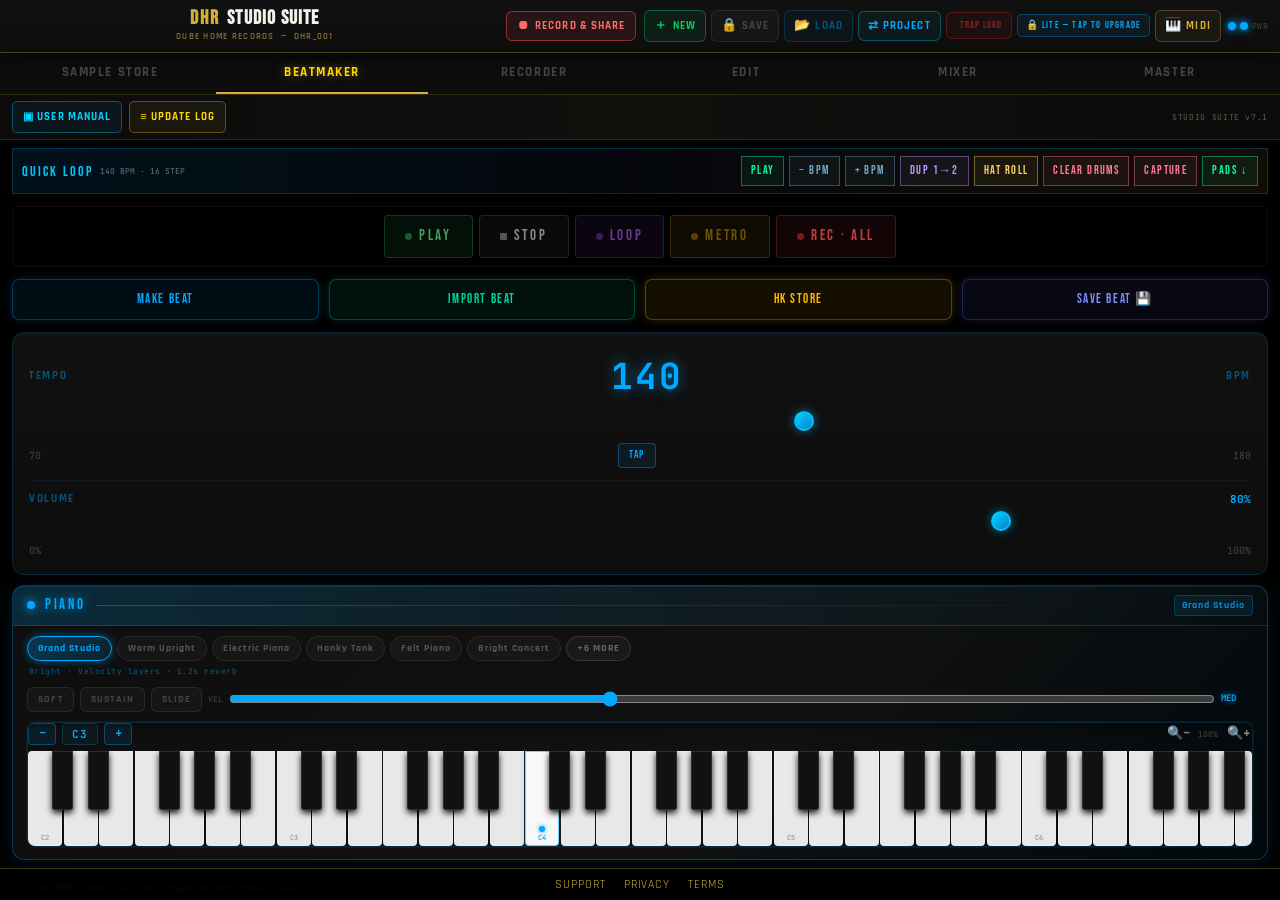
==== commit 64c07809: "Add policy links to Studio Suite footer" ====
--- a/index.html
+++ b/index.html
@@ -3,6 +3,7 @@
   <head>
     <meta charset="UTF-8" />
     <meta name="viewport" content="width=device-width, initial-scale=1.0, maximum-scale=1" />
+    <meta name="google-site-verification" content="BdJpacIfsFBGcGt4N0cxWqTwNFsTxPKz7aVie25Edf0" />
     <title>Studio Suite — Dube Home Records</title>
 
     <!-- PWA Manifest -->
@@ -28,7 +29,13 @@
     <link rel="preconnect" href="https://fonts.googleapis.com" />
     <link rel="preconnect" href="https://fonts.gstatic.com" crossorigin />
     <link href="https://fonts.googleapis.com/css2?family=Bebas+Neue&family=Rajdhani:wght@400;500;600;700&family=JetBrains+Mono:wght@400;500;700&display=swap" rel="stylesheet" />
-    <script type="module" crossorigin src="/assets/index-lA1o5PYb.js"></script>
+    <style>
+      #policy-links{position:fixed;z-index:9999;bottom:0;left:0;right:0;display:flex;justify-content:center;gap:18px;padding:8px 12px;background:rgba(0,0,0,.92);border-top:1px solid rgba(212,175,55,.28);font:12px Rajdhani,sans-serif;letter-spacing:.08em}
+      #policy-links a{color:#d4af37;text-decoration:none}
+      #policy-links a:hover,#policy-links a:focus{color:#ffd700;text-decoration:underline}
+      @media(max-width:480px){#policy-links{gap:12px;font-size:11px}}
+    </style>
+    <script type="module" crossorigin src="/assets/index-BfaKWOIZ.js"></script>
     <link rel="stylesheet" crossorigin href="/assets/index-C5S5Cw1M.css">
     <script src="/__manus__/debug-collector.js" defer></script>
   </head>
@@ -91,9 +98,13 @@
       * { cursor: crosshair !important; }
       [contenteditable="true"], [contenteditable="plaintext-only"] { cursor: text !important; }
     `,document.head.appendChild(i),this.cursorStyleElement=i}removeCursorStyle(){this.cursorStyleElement&&(this.cursorStyleElement.remove(),this.cursorStyleElement=null)}handleUndoRedo=i=>{const c=i.key.toLowerCase(),s=(i.ctrlKey||i.metaKey)&&c==="z"&&!i.shiftKey,d=(i.ctrlKey||i.metaKey)&&(c==="z"&&i.shiftKey||c==="y");if(!s&&!d)return;const m=i.target;if(m instanceof HTMLElement){const C=m.tagName;if(["INPUT","TEXTAREA","SELECT"].includes(C)||m.isContentEditable)return}const x=document.activeElement;if(x instanceof HTMLElement){const C=x.tagName;if(["INPUT","TEXTAREA","SELECT"].includes(C)||x.isContentEditable)return;let v=x;for(;v;){if(v.hasAttribute(al))return;v=v.parentElement}}i.preventDefault(),i.stopPropagation();let R=null;s?(R=this.editHistory.undo(),this.highlighter.scheduleRender()):d&&(R=this.editHistory.redo(),this.highlighter.scheduleRender()),R&&R.target&&document.contains(R.target)&&(R.target.scrollIntoView({behavior:"smooth",block:"center"}),this.highlighter.setActiveTarget(R.target),setTimeout(()=>{this.highlighter.setActiveTarget(null)},1500))};handleDelete=i=>{if(i.key!=="Delete"&&i.key!=="Backspace"||this.isDirectEditing)return;const c=i.target;if(c instanceof HTMLElement){const R=c.tagName;if(["INPUT","TEXTAREA","SELECT"].includes(R)||c.isContentEditable)return}const s=document.activeElement;if(s instanceof HTMLElement){const R=s.tagName;if(["INPUT","TEXTAREA","SELECT"].includes(R)||s.isContentEditable)return;let C=s;for(;C;){if(C.hasAttribute(al))return;C=C.parentElement}}if(!this.activeTarget)return;if(!Fg(this.activeTarget)){console.warn("Cannot delete this element: it is a critical DOM element");return}i.preventDefault(),i.stopPropagation();const d=Ig(this.activeTarget);if(!d){console.warn("Cannot delete element: no parent found");return}const m=Fr(this.activeTarget),x=this.activeTarget;this.disposeSelectorInput(),this.exitDirectEditMode(),this.removeEnterKeyListener?.(),this.removeEnterKeyListener=null,x.parentElement&&x.parentElement.removeChild(x),this.activeTarget=null,this.hoverTarget=null,this.pointerDown=!1,this.highlighter.setActiveTarget(null),this.highlighter.setHoverTarget(null),this.editHistory.addEdit({target:x,targetData:m,changes:{deleted:d},screenshot:null}),this.showEditToolbarIfNeeded(),this.showCommentMarkersIfNeeded()};showEditToolbarIfNeeded(){if(!this.editHistory.hasEdits()){this.hideEditToolbar();return}this.disposeEditToolbar||Promise.resolve().then(()=>w0).then(({openEditToolbar:i})=>{const c=i({editHistory:this.editHistory,highlighter:this.highlighter,onApply:()=>{this.handleApplyAll()},onDiscard:()=>{this.handleDiscardAll()}});this.disposeEditToolbar=()=>{c?.dispose(),this.disposeEditToolbar=null}}).catch(i=>{console.error("Failed to render EditToolbar:",i)})}hideEditToolbar(){this.disposeEditToolbar&&this.disposeEditToolbar()}handleApplyAll(){const i=this.editHistory.getActiveEdits();i.length!==0&&Pt.sendMessage({type:"edits",to:"container",payload:{edits:i.map(c=>({element:c.targetData,changes:c.changes,screenshot:c.screenshot}))}})}handleDiscardAll(){this.editHistory.clear(),this.hideEditToolbar(),this.hideCommentMarkers(),this.highlighter.scheduleRender()}showCommentMarkersIfNeeded(){if(!this.editHistory.hasEdits()){this.hideCommentMarkers();return}this.disposeCommentMarkers||Promise.resolve().then(()=>E0).then(({openCommentMarkers:i})=>{const c=i({editHistory:this.editHistory,highlighter:this.highlighter,getActiveElement:()=>this.activeTarget,onElementSelect:s=>{this.selectElement(s)}});this.disposeCommentMarkers=()=>{c?.dispose(),this.disposeCommentMarkers=null}}).catch(i=>{console.error("Failed to render CommentMarkers:",i)})}hideCommentMarkers(){this.disposeCommentMarkers&&this.disposeCommentMarkers(),this.editHistory.clearComments(),this.highlighter.scheduleRender()}handleGlobalEscape=i=>{if(i.key!=="Escape"||this.activeTarget)return;const c=i.target;if(c instanceof HTMLElement){const d=c.tagName;if(["INPUT","TEXTAREA","SELECT"].includes(d)||c.isContentEditable)return}const s=document.activeElement;if(s instanceof HTMLElement){const d=s.tagName;if(["INPUT","TEXTAREA","SELECT"].includes(d)||s.isContentEditable)return;let m=s;for(;m;){if(m.hasAttribute(al))return;m=m.parentElement}}this.editHistory.hasEdits()||(i.preventDefault(),i.stopPropagation(),this.disable(),Pt.sendMessage({type:"exitEditMode",to:"container",payload:{}}))}}const u0=new c0;class d0{wired=!1;init(){if(this.wired)return;this.wired=!0;const i=s=>{try{const m=new URL(s,window.location.href).hostname.toLowerCase();return!!(m==="stripe.com"||m.endsWith(".stripe.com")||m==="myshopify.com"||m.endsWith(".myshopify.com"))}catch{return!1}},c=(s,d)=>{Pt.sendMessage({type:"externalNavAttempt",to:"container",payload:{href:s,trigger:d}})};try{const s=window.open;window.open=(...d)=>{const m=d[0];return typeof m=="string"&&i(m)&&c(m,"window.open"),s.apply(window,d)}}catch{}try{const s=window.navigation;s&&typeof s.addEventListener=="function"&&s.addEventListener("navigate",d=>{const m=d?.destination?.url;typeof m=="string"&&i(m)&&c(m,"navigation")})}catch{}}}const f0=new d0;class h0{constructor(){this.init()}async init(){Pt.init({currentEndpoint:"content"}),Pt.listenMessage({type:"containerInited",callback:()=>{Pt.readySource.markReady()}}),Yr.init(),vg.init(),f0.init(),Cu.init(),u0.init(),await this.renderRoot(),this.renderRootForDev()}renderRootForDev(){}async renderRoot(){if(document.getElementById(jr.root))return;const c=document.createElement("div");c.id=jr.root,c.setAttribute(al,"true"),document.documentElement.appendChild(c);const s=c.attachShadow({mode:"closed"}),d=document.createElement("style"),m=await Promise.resolve().then(()=>T0).then(x=>x.default);d.textContent=m,s.appendChild(d),Or.createRoot(s).render(h.jsx(yg,{"data-loc":"src/main.tsx:128"}))}}new h0;function m0({onDiscard:r,onApply:i,isApplying:c=!1,editCount:s}){const d=c||s===0;return h.jsxs("div",{"data-loc":"src/modules/DomSelector/EditsToolBar/ActionButtons.tsx:17",className:"flex items-center gap-2",children:[h.jsx("button",{"data-loc":"src/modules/DomSelector/EditsToolBar/ActionButtons.tsx:18",onClick:r,disabled:d,className:"px-3 py-1.5 text-sm font-medium text-[var(--text-white)] border-[var(--text-tertiary)] border-[1.5px] hover:bg-[#ffffff0f] focus:bg-[#ffffff0f] active:opacity-90 rounded-[12px] transition-all outline-none disabled:opacity-50 disabled:cursor-not-allowed",title:"Discard all changes",children:"Discard"}),h.jsxs("button",{"data-loc":"src/modules/DomSelector/EditsToolBar/ActionButtons.tsx:27",onClick:i,disabled:d,className:"flex items-center gap-2 px-4 py-1.5 text-sm font-medium bg-[var(--Button-primary-brand)] text-white border border-transparent hover:opacity-90 focus:opacity-90 active:opacity-90 rounded-[12px] transition-all outline-none disabled:opacity-50 disabled:cursor-not-allowed",title:"Save all changes",children:[c&&h.jsxs("svg",{"data-loc":"src/modules/DomSelector/EditsToolBar/ActionButtons.tsx:34",className:"animate-spin h-4 w-4",xmlns:"http://www.w3.org/2000/svg",fill:"none",viewBox:"0 0 24 24",children:[h.jsx("circle",{"data-loc":"src/modules/DomSelector/EditsToolBar/ActionButtons.tsx:40",className:"opacity-25",cx:"12",cy:"12",r:"10",stroke:"currentColor",strokeWidth:"4"}),h.jsx("path",{"data-loc":"src/modules/DomSelector/EditsToolBar/ActionButtons.tsx:48",className:"opacity-75",fill:"currentColor",d:"M4 12a8 8 0 018-8V0C5.373 0 0 5.373 0 12h4zm2 5.291A7.962 7.962 0 014 12H0c0 3.042 1.135 5.824 3 7.938l3-2.647z"})]}),"Apply"]})]})}function g0({editCount:r,showEditPreviews:i,onClick:c}){return h.jsxs("div",{"data-loc":"src/modules/DomSelector/EditsToolBar/EditCountBadge.tsx:15",onClick:c,tabIndex:0,role:"button",className:Ae.cn("flex items-center gap-2 px-3 py-1.5 rounded-[12px] cursor-pointer transition-all relative outline-none text-[var(--text-white)] border-[var(--text-tertiary)] border-[1.5px] active:opacity-90",i?"bg-[#ffffff0f]":"bg-transparent hover:bg-[#ffffff0f]"),children:[h.jsx("svg",{"data-loc":"src/modules/DomSelector/EditsToolBar/EditCountBadge.tsx:26",xmlns:"http://www.w3.org/2000/svg",width:"18",height:"18",viewBox:"0 0 16 16",fill:"currentColor",children:h.jsx("g",{"data-loc":"src/modules/DomSelector/EditsToolBar/EditCountBadge.tsx:33",children:h.jsx("path",{"data-loc":"src/modules/DomSelector/EditsToolBar/EditCountBadge.tsx:34",d:"M7.52881 7.52869C7.71733 7.34017 8 7.28198 8.24756 7.3809L14.9142 10.0476C15.1678 10.149 15.334 10.3949 15.3335 10.668C15.3329 10.9411 15.1656 11.1861 14.9116 11.2865L12.3133 12.3132L11.2866 14.9115C11.1862 15.1655 10.9412 15.3328 10.6681 15.3334C10.3951 15.3339 10.1491 15.1677 10.0477 14.9141L7.38102 8.24744C7.2821 7.99988 7.34029 7.71721 7.52881 7.52869ZM1.3335 12.6667C1.3335 12.2985 1.63197 12 2.00016 12C2.36835 12 2.66683 12.2985 2.66683 12.6667C2.66683 12.8435 2.73712 13.013 2.86214 13.1381C2.98717 13.2631 3.15669 13.3334 3.3335 13.3334C3.70169 13.3334 4.00016 13.6319 4.00016 14C4.00016 14.3682 3.70169 14.6667 3.3335 14.6667C2.80306 14.6667 2.29451 14.4558 1.91943 14.0808C1.54436 13.7057 1.3335 13.1971 1.3335 12.6667ZM7.3335 13.3334C7.70169 13.3334 8.00016 13.6319 8.00016 14C8.00016 14.3682 7.70169 14.6667 7.3335 14.6667H6.00016C5.63197 14.6667 5.3335 14.3682 5.3335 14C5.3335 13.6319 5.63197 13.3334 6.00016 13.3334H7.3335ZM10.6629 12.8627L11.1805 11.5547L11.2085 11.4922C11.2822 11.3506 11.405 11.2397 11.5549 11.1804L12.8628 10.6628L9.19678 9.19666L10.6629 12.8627ZM1.3335 10V9.33337C1.3335 8.96518 1.63197 8.66671 2.00016 8.66671C2.36835 8.66671 2.66683 8.96518 2.66683 9.33337V10C2.66683 10.3682 2.36835 10.6667 2.00016 10.6667C1.63197 10.6667 1.3335 10.3682 1.3335 10ZM13.3335 7.33337V6.00004C13.3335 5.63185 13.632 5.33337 14.0002 5.33337C14.3684 5.33337 14.6668 5.63185 14.6668 6.00004V7.33337C14.6668 7.70156 14.3684 8.00004 14.0002 8.00004C13.632 8.00004 13.3335 7.70156 13.3335 7.33337ZM1.3335 6.66671V6.00004C1.3335 5.63185 1.63197 5.33337 2.00016 5.33337C2.36835 5.33337 2.66683 5.63185 2.66683 6.00004V6.66671C2.66683 7.0349 2.36835 7.33337 2.00016 7.33337C1.63197 7.33337 1.3335 7.0349 1.3335 6.66671ZM1.3335 3.33337C1.3335 2.80294 1.54436 2.29438 1.91943 1.91931C2.29451 1.54424 2.80306 1.33337 3.3335 1.33337C3.70169 1.33337 4.00016 1.63185 4.00016 2.00004C4.00016 2.36823 3.70169 2.66671 3.3335 2.66671C3.15668 2.66671 2.98717 2.737 2.86214 2.86202C2.73712 2.98704 2.66683 3.15656 2.66683 3.33337C2.66683 3.70156 2.36835 4.00004 2.00016 4.00004C1.63197 4.00004 1.3335 3.70156 1.3335 3.33337ZM13.3335 3.33337C13.3335 3.15656 13.2632 2.98704 13.1382 2.86202C13.0132 2.737 12.8436 2.66671 12.6668 2.66671C12.2986 2.66671 12.0002 2.36823 12.0002 2.00004C12.0002 1.63185 12.2986 1.33337 12.6668 1.33337C13.1973 1.33337 13.7058 1.54424 14.0809 1.91931C14.456 2.29438 14.6668 2.80294 14.6668 3.33337C14.6668 3.70156 14.3684 4.00004 14.0002 4.00004C13.632 4.00004 13.3335 3.70156 13.3335 3.33337ZM6.66683 1.33337C7.03502 1.33337 7.3335 1.63185 7.3335 2.00004C7.3335 2.36823 7.03502 2.66671 6.66683 2.66671H6.00016C5.63197 2.66671 5.3335 2.36823 5.3335 2.00004C5.3335 1.63185 5.63197 1.33337 6.00016 1.33337H6.66683ZM10.0002 1.33337C10.3684 1.33337 10.6668 1.63185 10.6668 2.00004C10.6668 2.36823 10.3684 2.66671 10.0002 2.66671H9.3335C8.96531 2.66671 8.66683 2.36823 8.66683 2.00004C8.66683 1.63185 8.96531 1.33337 9.3335 1.33337H10.0002Z"})})}),h.jsx("span",{"data-loc":"src/modules/DomSelector/EditsToolBar/EditCountBadge.tsx:37",className:"text-sm font-medium tabular-nums",children:r})]})}function p0({activeEdits:r,hoveredEditIndex:i,highlighter:c,onCardClick:s,onCardHover:d,show:m}){const x=U.useRef(null),R=v=>{d(v)},C=()=>{d(null)};return U.useEffect(()=>{if(!m){c.removeExclusionRect("edit-preview-cards");return}const v=()=>{if(x.current&&m){const D=x.current.getBoundingClientRect();c.addExclusionRect("edit-preview-cards",D)}};return v(),window.addEventListener("resize",v),window.addEventListener("scroll",v,{passive:!0}),()=>{window.removeEventListener("resize",v),window.removeEventListener("scroll",v),c.removeExclusionRect("edit-preview-cards")}},[c,m]),h.jsx("div",{"data-loc":"src/modules/DomSelector/EditsToolBar/EditPreviewCards.tsx:59",ref:x,className:"absolute bottom-full mb-2 left-0 right-0 transition-all duration-200 ease-out",style:{opacity:m?1:0,transform:m?"translateY(0) scale(1)":"translateY(8px) scale(0.98)",pointerEvents:m?"auto":"none",transitionTimingFunction:"cubic-bezier(0.16, 1, 0.3, 1)"},onMouseLeave:C,children:h.jsx("div",{"data-loc":"src/modules/DomSelector/EditsToolBar/EditPreviewCards.tsx:72",className:"rounded-[14px] border border-[var(--border-main)] bg-[rgb(37,37,37)] shadow-[0px_8px_32px_0px_var(--shadow-S)] overflow-hidden",style:{maxHeight:"40vh"},children:h.jsx("div",{"data-loc":"src/modules/DomSelector/EditsToolBar/EditPreviewCards.tsx:78",className:"overflow-y-auto",style:{maxHeight:"40vh"},children:r.map((v,D)=>{const j=i===D,J=!!v.screenshot;return h.jsx("div",{"data-loc":"src/modules/DomSelector/EditsToolBar/EditPreviewCards.tsx:89",onClick:()=>s(D),onMouseEnter:()=>R(D),className:Ae.cn("px-4 cursor-pointer transition-all",j&&"bg-[#ffffff0f]"),children:h.jsxs("div",{"data-loc":"src/modules/DomSelector/EditsToolBar/EditPreviewCards.tsx:98",className:"flex items-center gap-2.5 py-2",style:{borderBottom:D!==r.length-1?"1px solid var(--icon-secondary)":"none"},children:[h.jsx("div",{"data-loc":"src/modules/DomSelector/EditsToolBar/EditPreviewCards.tsx:108",className:Ae.cn("flex-shrink-0 size-5 rounded-full flex items-center justify-center transition-all text-[var(--background-card)] border-[var(--icon-secondary)] border",j&&"bg-[#ffffff0f]"),children:h.jsx("span",{"data-loc":"src/modules/DomSelector/EditsToolBar/EditPreviewCards.tsx:114",className:"text-xs",children:D+1})}),h.jsxs("div",{"data-loc":"src/modules/DomSelector/EditsToolBar/EditPreviewCards.tsx:118",className:"flex-1 min-w-0",children:[h.jsx("span",{"data-loc":"src/modules/DomSelector/EditsToolBar/EditPreviewCards.tsx:119",className:Ae.cn("text-sm text-white font-medium",v.changes.deleted&&"line-through"),children:v.targetData.tagName}),h.jsxs("div",{"data-loc":"src/modules/DomSelector/EditsToolBar/EditPreviewCards.tsx:129",className:"text-xs text-[var(--text-white-tsp)] pt-0.5 leading-none gap-1 flex flex-col",children:[v.changes.comment&&h.jsx("span",{"data-loc":"src/modules/DomSelector/EditsToolBar/EditPreviewCards.tsx:131",className:"leading-snug",children:v.changes.comment.modified===""?"Removed comment":`Comment: "${v.changes.comment.modified.slice(0,30)}${v.changes.comment.modified.length>30?"...":""}"`}),v.changes.deleted&&h.jsx("span",{"data-loc":"src/modules/DomSelector/EditsToolBar/EditPreviewCards.tsx:144",children:"Element deleted"}),v.changes.textContent&&h.jsxs("span",{"data-loc":"src/modules/DomSelector/EditsToolBar/EditPreviewCards.tsx:146",className:"leading-snug",children:['Text: "',v.changes.textContent.modified.slice(0,40),v.changes.textContent.modified.length>40?"...":"",'"']}),v.changes.src&&h.jsx("span",{"data-loc":"src/modules/DomSelector/EditsToolBar/EditPreviewCards.tsx:155",children:"Image source updated"}),v.changes.href&&h.jsxs("span",{"data-loc":"src/modules/DomSelector/EditsToolBar/EditPreviewCards.tsx:157",className:"leading-snug",children:["Link: ",v.changes.href.modified.slice(0,30),"..."]}),v.changes.style&&h.jsxs("div",{"data-loc":"src/modules/DomSelector/EditsToolBar/EditPreviewCards.tsx:162",className:"flex flex-wrap gap-1",children:[Object.keys(v.changes.style).slice(0,3).map(at=>h.jsx("span",{"data-loc":"src/modules/DomSelector/EditsToolBar/EditPreviewCards.tsx:166",className:"px-1.5 py-0.5 text-xs bg-[#ffffff1a] text-white rounded-[8px]",children:at},at)),Object.keys(v.changes.style).length>3&&h.jsxs("span",{"data-loc":"src/modules/DomSelector/EditsToolBar/EditPreviewCards.tsx:174",className:"text-xs text-white",children:["+",Object.keys(v.changes.style).length-3," more"]})]}),J&&!v.changes.deleted&&(v.changes.textContent||v.changes.style||v.changes.comment)&&h.jsx("div",{"data-loc":"src/modules/DomSelector/EditsToolBar/EditPreviewCards.tsx:185",style:{backgroundImage:`url(${v.screenshot})`,backgroundSize:"cover",backgroundPosition:"top"},className:"h-12 mt-1 rounded border border-black/10"})]})]})]})},`${v.targetData.id}-${D}`)})})})})}function y0({canUndo:r,canRedo:i,onUndo:c,onRedo:s}){return h.jsxs("div",{"data-loc":"src/modules/DomSelector/EditsToolBar/UndoRedoButtons.tsx:17",className:"flex items-center gap-1.5",children:[h.jsx("button",{"data-loc":"src/modules/DomSelector/EditsToolBar/UndoRedoButtons.tsx:18",onClick:c,disabled:!r,className:Ae.cn("flex items-center justify-center p-1.5 rounded-full transition-all outline-none",r?"text-[var(--text-white)] hover:bg-[#ffffff0f] cursor-pointer":"bg-transparent text-[var(--text-disable)] cursor-not-allowed opacity-50"),title:"Undo (⌘Z)",children:h.jsx("svg",{"data-loc":"src/modules/DomSelector/EditsToolBar/UndoRedoButtons.tsx:29",xmlns:"http://www.w3.org/2000/svg",width:"18",height:"18",viewBox:"0 0 16 16",fill:"none",children:h.jsx("path",{"data-loc":"src/modules/DomSelector/EditsToolBar/UndoRedoButtons.tsx:36",d:"M12.6666 9.66662C12.6666 9.27271 12.5888 8.88276 12.4381 8.51883C12.2873 8.15485 12.0663 7.8241 11.7877 7.54552C11.5091 7.26695 11.1784 7.0459 10.8144 6.89513C10.4505 6.74441 10.0605 6.66662 9.66662 6.66662H4.27599L6.4713 8.86193C6.73165 9.12228 6.73165 9.54429 6.4713 9.80464C6.21095 10.065 5.78894 10.065 5.5286 9.80464L2.19526 6.4713C1.93491 6.21095 1.93491 5.78894 2.19526 5.5286L5.5286 2.19526C5.78894 1.93491 6.21095 1.93491 6.4713 2.19526C6.73165 2.45561 6.73165 2.87762 6.4713 3.13797L4.27599 5.33328H9.66662C10.2357 5.33328 10.7991 5.44559 11.3248 5.66336C11.8506 5.88113 12.3287 6.19978 12.7311 6.60216C13.1335 7.00455 13.4521 7.48267 13.6699 8.00841C13.8876 8.53416 13.9999 9.09755 13.9999 9.66662C13.9999 10.2357 13.8876 10.7991 13.6699 11.3248C13.4521 11.8506 13.1335 12.3287 12.7311 12.7311C12.3287 13.1335 11.8506 13.4521 11.3248 13.6699C10.7991 13.8876 10.2357 13.9999 9.66662 13.9999H7.33328C6.96509 13.9999 6.66662 13.7015 6.66662 13.3333C6.66662 12.9651 6.96509 12.6666 7.33328 12.6666H9.66662C10.0605 12.6666 10.4505 12.5888 10.8144 12.4381C11.1784 12.2873 11.5091 12.0663 11.7877 11.7877C12.0663 11.5091 12.2873 11.1784 12.4381 10.8144C12.5888 10.4505 12.6666 10.0605 12.6666 9.66662Z",fill:"currentColor"})})}),h.jsx("button",{"data-loc":"src/modules/DomSelector/EditsToolBar/UndoRedoButtons.tsx:43",onClick:s,disabled:!i,className:Ae.cn("flex items-center justify-center p-1.5 rounded-full transition-all outline-none",i?"text-[var(--text-white)] hover:bg-[#ffffff0f] cursor-pointer":"bg-transparent text-[var(--text-disable)] opacity-50 cursor-not-allowed"),title:"Redo (⌘⇧Z)",children:h.jsx("svg",{"data-loc":"src/modules/DomSelector/EditsToolBar/UndoRedoButtons.tsx:54",xmlns:"http://www.w3.org/2000/svg",width:"18",height:"18",viewBox:"0 0 16 16",fill:"none",children:h.jsx("path",{"data-loc":"src/modules/DomSelector/EditsToolBar/UndoRedoButtons.tsx:61",d:"M3.33338 9.66662C3.33338 9.27271 3.41118 8.88276 3.5619 8.51883C3.71266 8.15485 3.93371 7.8241 4.21229 7.54552C4.49086 7.26695 4.82162 7.0459 5.1856 6.89513C5.54953 6.74441 5.93948 6.66662 6.33338 6.66662H11.724L9.5287 8.86193C9.26835 9.12228 9.26835 9.54429 9.5287 9.80464C9.78905 10.065 10.2111 10.065 10.4714 9.80464L13.8047 6.4713C14.0651 6.21095 14.0651 5.78894 13.8047 5.5286L10.4714 2.19526C10.2111 1.93491 9.78905 1.93491 9.5287 2.19526C9.26835 2.45561 9.26835 2.87762 9.5287 3.13797L11.724 5.33328H6.33338C5.76432 5.33328 5.20092 5.44559 4.67518 5.66336C4.14944 5.88113 3.67132 6.19978 3.26893 6.60216C2.86654 7.00455 2.5479 7.48267 2.33013 8.00841C2.11236 8.53416 2.00005 9.09755 2.00005 9.66662C2.00005 10.2357 2.11236 10.7991 2.33013 11.3248C2.5479 11.8506 2.86654 12.3287 3.26893 12.7311C3.67132 13.1335 4.14944 13.4521 4.67518 13.6699C5.20092 13.8876 5.76432 13.9999 6.33338 13.9999H8.66672C9.03491 13.9999 9.33338 13.7015 9.33338 13.3333C9.33338 12.9651 9.03491 12.6666 8.66672 12.6666H6.33338C5.93948 12.6666 5.54953 12.5888 5.1856 12.4381C4.82162 12.2873 4.49086 12.0663 4.21229 11.7877C3.93371 11.5091 3.71266 11.1784 3.5619 10.8144C3.41118 10.4505 3.33338 10.0605 3.33338 9.66662Z",fill:"currentColor"})})})]})}function v0(r){const[i,c]=U.useState(r.canUndo()),[s,d]=U.useState(r.canRedo()),[m,x]=U.useState(r.getActiveEdits().length),[R,C]=U.useState([]);return U.useEffect(()=>{const v=r.onChange(()=>{c(r.canUndo()),d(r.canRedo());const D=r.getActiveEdits();x(D.length),C(D)});return C(r.getActiveEdits()),v},[r]),{canUndo:i,canRedo:s,editCount:m,activeEdits:R}}function b0(){const[r,i]=U.useState(!1);return{showEditPreviews:r,handleEditCountClick:()=>{i(!r)}}}function Yu({editHistory:r,highlighter:i,onApply:c,onDiscard:s}){const d=U.useRef(null),[m,x]=U.useState(null),[R,C]=U.useState(!1),{canUndo:v,canRedo:D,editCount:j,activeEdits:J}=v0(r),{showEditPreviews:at,handleEditCountClick:$}=b0();U.useEffect(()=>{if(m!==null&&J[m]){const _=J[m];_.target&&document.contains(_.target)&&i.setHoverTarget(_.target)}else i.setHoverTarget(null)},[m,J,i]),U.useEffect(()=>{const _=()=>{if(d.current){const Y=d.current.getBoundingClientRect();i.addExclusionRect("edit-toolbar",Y)}};return _(),window.addEventListener("resize",_),()=>{window.removeEventListener("resize",_),i.removeExclusionRect("edit-toolbar")}},[i]);const nt=()=>{const _=r.undo();i.scheduleRender(),_&&_.target&&document.contains(_.target)&&(_.target.scrollIntoView({behavior:"smooth",block:"center"}),i.setActiveTarget(_.target),setTimeout(()=>{i.setActiveTarget(null)},1500))},ct=()=>{const _=r.redo();i.scheduleRender(),_&&_.target&&document.contains(_.target)&&(_.target.scrollIntoView({behavior:"smooth",block:"center"}),i.setActiveTarget(_.target),setTimeout(()=>{i.setActiveTarget(null)},1500))},ht=_=>{const Y=J[_];Y.target&&document.contains(Y.target)&&(Y.target.scrollIntoView({behavior:"smooth",block:"center"}),i.setActiveTarget(Y.target),setTimeout(()=>{i.setActiveTarget(null)},1500))},St=()=>{C(!0),c()};return h.jsx("div",{"data-loc":"src/modules/DomSelector/EditsToolBar/EditToolbar.tsx:127",className:"fixed left-0 right-0 top-0 bottom-0 pointer-events-none",style:{zIndex:2147483645},children:h.jsx("div",{"data-loc":"src/modules/DomSelector/EditsToolBar/EditToolbar.tsx:131",className:"absolute bottom-0 left-0 right-0 flex items-center justify-center pb-8",children:h.jsxs("div",{"data-loc":"src/modules/DomSelector/EditsToolBar/EditToolbar.tsx:132",ref:d,[al]:"true",onMouseDown:_=>_.stopPropagation(),className:"pointer-events-auto flex items-center gap-8 p-2 rounded-[14px] border border-[var(--border-main)] bg-[rgb(37,37,37)] shadow-[0px_8px_32px_0px_var(--shadow-S)] relative justify-between",children:[h.jsxs("div",{"data-loc":"src/modules/DomSelector/EditsToolBar/EditToolbar.tsx:138",className:"flex items-center gap-3",children:[h.jsx(g0,{"data-loc":"src/modules/DomSelector/EditsToolBar/EditToolbar.tsx:139",editCount:j,showEditPreviews:at,onClick:$}),h.jsx(y0,{"data-loc":"src/modules/DomSelector/EditsToolBar/EditToolbar.tsx:145",canUndo:v,canRedo:D,onUndo:nt,onRedo:ct})]}),h.jsx(m0,{"data-loc":"src/modules/DomSelector/EditsToolBar/EditToolbar.tsx:153",onDiscard:s,onApply:St,isApplying:R,editCount:j}),J.length>0&&h.jsx(p0,{"data-loc":"src/modules/DomSelector/EditsToolBar/EditToolbar.tsx:161",activeEdits:J,hoveredEditIndex:m,highlighter:i,onCardClick:ht,onCardHover:x,show:at})]})})})}const x0=ei.createOpener(Yu,{singleton:!0}),w0=Object.freeze(Object.defineProperty({__proto__:null,EditToolbar:Yu,openEditToolbar:x0},Symbol.toStringTag,{value:"Module"}));function S0({comment:r,elementRect:i,boxRef:c,onMouseEnter:s,onMouseLeave:d,onClick:m,onDelete:x,isHidden:R}){const C=U.useRef(null),v=U.useRef(null),[D,j]=U.useState({width:0,height:0});U.useLayoutEffect(()=>{if(!C.current)return;const it=C.current.getBoundingClientRect();j({width:it.width,height:it.height})},[r,x]);const J=window.innerWidth,at=window.innerHeight,$=30,nt=i.top+i.height/2;let ct=i.right+$,ht=nt-D.height/2;ct+D.width>J-20&&(ct=i.left-$-D.width),ct<20&&(ct=Math.min(i.left,J-D.width-20),ct=Math.max(20,ct),ht=i.bottom+$),ht<20?ht=20:ht+D.height>at-20&&(ht=Math.max(20,at-D.height-20));const St={x:ct,y:ht},_=St.y+D.height/2,Y=St.x>i.right?i.right:i.left;return R?null:h.jsxs(h.Fragment,{children:[h.jsxs("svg",{"data-loc":"src/modules/DomSelector/CommentMarkers/CommentTooltip.tsx:80",className:"absolute inset-0 w-full h-full pointer-events-none z-[2147483643]",children:[h.jsx("line",{"data-loc":"src/modules/DomSelector/CommentMarkers/CommentTooltip.tsx:81",x1:Y,y1:nt,x2:St.x,y2:_,stroke:"#0081f2",strokeWidth:1.5,strokeDasharray:"3 2"}),h.jsx("circle",{"data-loc":"src/modules/DomSelector/CommentMarkers/CommentTooltip.tsx:90",cx:Y,cy:nt,r:3,fill:"#0081f2"})]}),h.jsxs("div",{"data-loc":"src/modules/DomSelector/CommentMarkers/CommentTooltip.tsx:94",ref:v,className:"absolute group z-[2147483644]",style:{left:St.x,top:St.y},onMouseEnter:s,onMouseLeave:d,children:[h.jsx("div",{"data-loc":"src/modules/DomSelector/CommentMarkers/CommentTooltip.tsx:105",ref:H=>{C.current=H,c(H)},className:"pointer-events-auto cursor-pointer rounded-[10px] px-2.5 py-1.5 bg-[#0081f2] max-w-[260px]",onClick:m,onMouseDown:H=>H.stopPropagation(),children:h.jsx("div",{"data-loc":"src/modules/DomSelector/CommentMarkers/CommentTooltip.tsx:114",className:"flex items-start gap-1.5",children:h.jsx("p",{"data-loc":"src/modules/DomSelector/CommentMarkers/CommentTooltip.tsx:115",className:"flex-1 text-xs break-words whitespace-pre-wrap text-[var(--text-white)]",children:r})})}),x&&h.jsx("button",{"data-loc":"src/modules/DomSelector/CommentMarkers/CommentTooltip.tsx:123",onClick:H=>{H.stopPropagation(),x()},className:"absolute -top-1 right-0 pointer-events-auto flex items-center justify-center size-5 rounded-full bg-white shadow-md text-gray-600 hover:text-red-500 hover:bg-red-50 transition-all opacity-0 group-hover:opacity-100",title:"Delete comment",onMouseDown:H=>H.stopPropagation(),children:h.jsx("svg",{"data-loc":"src/modules/DomSelector/CommentMarkers/CommentTooltip.tsx:132",xmlns:"http://www.w3.org/2000/svg",width:"10",height:"10",viewBox:"0 0 12 12",fill:"none",stroke:"currentColor",strokeWidth:"1.5",strokeLinecap:"round",children:h.jsx("path",{"data-loc":"src/modules/DomSelector/CommentMarkers/CommentTooltip.tsx:142",d:"M9 3L3 9M3 3l6 6"})})})]})]})}function Vu({editHistory:r,highlighter:i,getActiveElement:c,onElementSelect:s}){const[d,m]=U.useState(null),[x,R]=U.useState(null),[C,v]=U.useState(0),D=U.useRef(new Map),j=U.useMemo(()=>{const _=r.getActiveEdits(),Y=new Map;for(const it of _){const rt=it.target;if(!document.contains(rt))continue;const V=Jr(rt);V&&Y.set(V,rt)}const H=[];for(const[it,rt]of Y.entries()){const V=rt._comment||"";if(!V.trim())continue;const xt=rt.getBoundingClientRect();xt.width===0||xt.height===0||H.push({id:it,element:rt,comment:V.trim(),position:{x:xt.left,y:xt.top}})}return H},[r,C,x]),J=()=>{for(const[_,Y]of D.current.entries()){const H=Y.getBoundingClientRect();i.addExclusionRect(`comment-box-${_}`,H)}},at=(_,Y)=>!(_.right<Y.left||_.left>Y.right||_.bottom<Y.top||_.top>Y.bottom);U.useEffect(()=>{const _=r.onChange(()=>{v(V=>V+1)});let Y=null,H=null;const it=()=>{Y===null&&(Y=requestAnimationFrame(()=>{Y=null,v(V=>V+1)}))},rt=()=>{H&&clearTimeout(H),H=setTimeout(()=>{v(V=>V+1)},100)};return window.addEventListener("scroll",it,{passive:!0}),window.addEventListener("resize",rt,{passive:!0}),()=>{_(),Y!==null&&cancelAnimationFrame(Y),H&&clearTimeout(H),window.removeEventListener("scroll",it),window.removeEventListener("resize",rt);for(const V of D.current.keys())i.removeExclusionRect(`comment-box-${V}`)}},[r,i]),U.useEffect(()=>{const _=()=>{const H=c();R(H)};_();const Y=setInterval(_,100);return()=>{clearInterval(Y)}},[c]),U.useEffect(()=>{const _=new Set(j.map(H=>H.id));for(const H of D.current.keys())_.has(H)||(i.removeExclusionRect(`comment-box-${H}`),D.current.delete(H));J();const Y=d?j.find(H=>H.id===d)?.element:null;Y&&document.contains(Y)?i.setHoverTarget(Y):i.setHoverTarget(null)},[j,d,i]);const $=_=>{m(_)},nt=()=>{m(null)},ct=_=>{const Y=j.find(H=>H.id===_);Y&&document.contains(Y.element)&&(Y.element.scrollIntoView({behavior:"smooth",block:"center"}),s(Y.element))},ht=_=>{const Y=j.find(H=>H.id===_);if(Y&&document.contains(Y.element)){const H=Y.element,it=H._comment||"",rt=Fr(H);delete H._comment,r.addEdit({target:H,targetData:rt,changes:{comment:{original:it,modified:""}},screenshot:null}),v(V=>V+1)}},St=(_,Y)=>{if(Y){D.current.set(_,Y);const H=Y.getBoundingClientRect();i.addExclusionRect(`comment-box-${_}`,H)}else D.current.delete(_),i.removeExclusionRect(`comment-box-${_}`)};return h.jsx("div",{"data-loc":"src/modules/DomSelector/CommentMarkers/CommentMarkers.tsx:229",className:"fixed inset-0 pointer-events-none",style:{zIndex:2147483642},[al]:"true",children:j.map(_=>{let H=x===_.element;if(!H&&x&&document.contains(x)){const it=D.current.get(_.id);if(it){const rt=x.getBoundingClientRect(),V=it.getBoundingClientRect();H=at(V,rt)}}return h.jsx(S0,{"data-loc":"src/modules/DomSelector/CommentMarkers/CommentMarkers.tsx:249",comment:_.comment,elementRect:_.element.getBoundingClientRect(),isHidden:H,onMouseEnter:()=>$(_.id),onMouseLeave:nt,onClick:()=>ct(_.id),onDelete:()=>ht(_.id),boxRef:it=>St(_.id,it)},_.id)})})}const C0=ei.createOpener(Vu,{singleton:!0}),E0=Object.freeze(Object.defineProperty({__proto__:null,CommentMarkers:Vu,openCommentMarkers:C0},Symbol.toStringTag,{value:"Module"})),T0=Object.freeze(Object.defineProperty({__proto__:null,default:'#manus-previewer-content-root{--background-gray-login: #f8f8f7;--background-selection: #b8d3f8;--background-tool-used: linear-gradient( 176deg, rgba(255, 255, 255, 0) 5.88%, rgba(255, 255, 255, .6) 51.28%, rgba(255, 255, 255, 0) 94.95% );--background-drag-overlay: #ffffff80;--background-thinking: linear-gradient( 90deg, var(--text-primary) 0%, #d9d8d8 50.48%, var(--text-primary) 99.04% );--background-app-banner: linear-gradient(180deg, #f7f7f7 0%, #ececec 100%);--background-share-header: linear-gradient( 0deg, rgba(248, 248, 247, 0) 0%, #f8f8f7 45.05% );--text-primary: #34322d;--text-secondary: #5e5e5b;--text-tertiary: #858481;--text-disable: #b9b9b7;--text-blue: #0081f2;--text-onblack: #ffffff;--text-white: #ffffff;--text-white-tsp: #ffffff99;--theme-text-primary: #262626;--logo-color: #34322d;--text-shining: #e5e5e5;--background-gray-main: #f8f8f7;--background-white-main: #ffffff;--background-menu-white: #ffffff;--background-menu-gray: #f8f8f7;--background-tsp-menu-white: #ffffff14;--background-tsp-card-gray: #37352f0a;--background-nav: #ebebeb;--background-card: #fafafa;--background-mask: #000000a6;--background-card-gray: #fafafa;--background-preview-mask: #000000d9;--border-main: #0000000f;--border-white: #ffffff33;--border-btn-main: #0000001f;--border-input-active: #0081f280;--border-light: #0000000a;--border-dark: #0000001f;--border-primary: #4f59661f;--icon-primary: #34322d;--icon-secondary: #5e5e5b;--icon-tertiary: #858481;--icon-disable: #b9b9b7;--icon-blue: #0081f2;--icon-onblack: #ffffff;--icon-white: #ffffff;--icon-white-tsp: #ffffff99;--function-error: #f25a5a;--function-success: #25ba3b;--function-warning: #efa201;--function-error-tsp: #f25a5a14;--function-warning-tsp: #efa2011f;--function-success-tsp: #25ba3b14;--fill-blue: #0081f214;--fill-tsp-white-main: #37352f0f;--fill-tsp-white-dark: #37352f14;--fill-tsp-white-light: #37352f0a;--fill-tsp-gray-dark: #37352f14;--fill-tsp-gray-main: #37352f0a;--fill-white: #ffffff;--fill-black: #28282973;--fill-gray: #f8f8f7;--Button-primary-black: #1a1a19;--Button-primary-white: #ffffff;--Button-primary-brand: #0081f2;--Button-primary-brand-disabled: #7cbdf5;--Button-secondary-brand: #0081f21a;--Button-secondary-error-border: #f25a5a80;--Button-secondary-error-fill: #ffffff;--Button-secondary-main: #ffffff;--Button-secondary-gray: #37352f0f;--tab-fill: rgba(0, 0, 0, .04);--tab-active-black: #1a1a19;--shadow-L: #0000003d;--shadow-M: #0000001f;--shadow-S: #00000014;--shadow-XS: #0000000f;--shadows-inner-0: #ffffff00;--shadows-inner-1: #16191d14;--shadows-inner-2: #16191d1f;--shadows-drop-1: #16191d08;--shadows-drop-2: #16191d0a;--shadows-drop-3: #16191d14;--shadows-drop-4: #16191d1f;--shadows-highlight-1: #cce5ff;--shadows-highlight-2: #1487fa;--shadows-danger-1: #fed7d7;--shadows-danger-2: #ee3a3a;--shadows-card-border: #16191d1f;--shadows-card-border-2: #16191d1f;--Tooltips-main: #000000e6;--gradual-white-0: #ffffff00;--gradual-gray-100: #ffffff00;--gradual-gray-0: #ffffff00;--gradual-dark-20: #00000033;--fill-input-chat: #ffffff;--gradient-bg-mask-gray-0: #eaeaeb00;--gradual-white-menu-0: #ffffff00}#manus-previewer-content-root.dark{--text-primary: #dadada;--text-secondary: #acacac;--text-tertiary: #7f7f7f;--text-disable: #5f5f5f;--text-blue: #1a93fe;--text-onblack: #000000e6;--text-white: #ffffff;--text-white-tsp: #ffffff99;--theme-text-primary: #dbdbdb;--logo-color: #dadada;--text-shining: #474747;--background-gray-main: #272728;--background-white-main: #161618;--background-menu-white: #383739;--background-menu-gray: #272728;--background-tsp-menu-white: #ffffff0f;--background-tsp-card-gray: #ffffff0f;--background-nav: #212122;--background-card: #383739;--background-mask-black: #000000a6;--background-mask-white: #272728a6;--background-card-gray: #383739;--background-preview-mask: #000000d9;--border-main: #ffffff14;--border-white: #00000014;--border-btn-main: #ffffff1a;--border-input-active: #1a93fe80;--border-light: #ffffff0f;--border-dark: #ffffff29;--border-primary: #56565f52;--icon-primary: #dadada;--icon-secondary: #acacac;--icon-tertiary: #7f7f7f;--icon-disable: #5f5f5f;--icon-blue: #1a93fe;--icon-onblack: #000000d9;--icon-white: #ffffff;--icon-white-tsp: #ffffff99;--function-error: #eb4d4d;--function-success: #5eb92d;--function-warning: #ffbf36;--function-error-tsp: #eb4d4d14;--function-warning-tsp: #ffbf361f;--function-success-tsp: #25ba3b1f;--fill-blue: #1a93fe1f;--fill-tsp-white-main: #ffffff0f;--fill-tsp-white-dark: #ffffff1f;--fill-tsp-white-light: #ffffff0a;--fill-tsp-gray-dark: #00000047;--fill-tsp-gray-main: #00000033;--fill-white: #3e3d3e;--fill-black: #28282973;--fill-gray: #444345;--Button-primary-black: #ffffff;--Button-primary-white: #ffffff14;--Button-primary-brand: #1a93fe;--Button-primary-brand-disabled: #215d93;--Button-secondary-brand: #1a93fe1f;--Button-secondary-error-border: #eb4d4d29;--Button-secondary-error-fill: #eb4d4d1f;--Button-secondary-main: #ffffff1f;--Button-secondary-gray: #ffffff0f;--tab-fill: rgba(255, 255, 255, .06);--tab-active-black: #ffffff;--shadow-L: #00000066;--shadow-M: #0000003d;--shadow-S: #00000029;--shadow-XS: #0000001f;--shadows-inner-0: #ffffff1f;--shadows-inner-1: #ffffff14;--shadows-inner-2: #ffffff1f;--shadows-drop-1: #0000001f;--shadows-drop-2: #00000033;--shadows-drop-3: #00000047;--shadows-drop-4: #0000005c;--shadows-highlight-1: #1b61a6;--shadows-highlight-2: #1487fa;--shadows-danger-1: #8f1919;--shadows-danger-2: #ee3a3a;--shadows-card-border: #ffffff1f;--shadows-card-border-2: #ffffff00;--Tooltips-main: #000000e6;--gradual-white-0: #27272800;--gradual-gray-100: #444345;--gradual-gray-0: #44434500;--gradual-dark-20: #ffffff33;--fill-input-chat: #363537;--gradient-bg-mask-gray-0: #1e1e1e00;--gradual-white-menu-0: #38373900}*,:before,:after{--tw-border-spacing-x: 0;--tw-border-spacing-y: 0;--tw-translate-x: 0;--tw-translate-y: 0;--tw-rotate: 0;--tw-skew-x: 0;--tw-skew-y: 0;--tw-scale-x: 1;--tw-scale-y: 1;--tw-pan-x: ;--tw-pan-y: ;--tw-pinch-zoom: ;--tw-scroll-snap-strictness: proximity;--tw-gradient-from-position: ;--tw-gradient-via-position: ;--tw-gradient-to-position: ;--tw-ordinal: ;--tw-slashed-zero: ;--tw-numeric-figure: ;--tw-numeric-spacing: ;--tw-numeric-fraction: ;--tw-ring-inset: ;--tw-ring-offset-width: 0px;--tw-ring-offset-color: #fff;--tw-ring-color: rgb(59 130 246 / .5);--tw-ring-offset-shadow: 0 0 #0000;--tw-ring-shadow: 0 0 #0000;--tw-shadow: 0 0 #0000;--tw-shadow-colored: 0 0 #0000;--tw-blur: ;--tw-brightness: ;--tw-contrast: ;--tw-grayscale: ;--tw-hue-rotate: ;--tw-invert: ;--tw-saturate: ;--tw-sepia: ;--tw-drop-shadow: ;--tw-backdrop-blur: ;--tw-backdrop-brightness: ;--tw-backdrop-contrast: ;--tw-backdrop-grayscale: ;--tw-backdrop-hue-rotate: ;--tw-backdrop-invert: ;--tw-backdrop-opacity: ;--tw-backdrop-saturate: ;--tw-backdrop-sepia: ;--tw-contain-size: ;--tw-contain-layout: ;--tw-contain-paint: ;--tw-contain-style: }::backdrop{--tw-border-spacing-x: 0;--tw-border-spacing-y: 0;--tw-translate-x: 0;--tw-translate-y: 0;--tw-rotate: 0;--tw-skew-x: 0;--tw-skew-y: 0;--tw-scale-x: 1;--tw-scale-y: 1;--tw-pan-x: ;--tw-pan-y: ;--tw-pinch-zoom: ;--tw-scroll-snap-strictness: proximity;--tw-gradient-from-position: ;--tw-gradient-via-position: ;--tw-gradient-to-position: ;--tw-ordinal: ;--tw-slashed-zero: ;--tw-numeric-figure: ;--tw-numeric-spacing: ;--tw-numeric-fraction: ;--tw-ring-inset: ;--tw-ring-offset-width: 0px;--tw-ring-offset-color: #fff;--tw-ring-color: rgb(59 130 246 / .5);--tw-ring-offset-shadow: 0 0 #0000;--tw-ring-shadow: 0 0 #0000;--tw-shadow: 0 0 #0000;--tw-shadow-colored: 0 0 #0000;--tw-blur: ;--tw-brightness: ;--tw-contrast: ;--tw-grayscale: ;--tw-hue-rotate: ;--tw-invert: ;--tw-saturate: ;--tw-sepia: ;--tw-drop-shadow: ;--tw-backdrop-blur: ;--tw-backdrop-brightness: ;--tw-backdrop-contrast: ;--tw-backdrop-grayscale: ;--tw-backdrop-hue-rotate: ;--tw-backdrop-invert: ;--tw-backdrop-opacity: ;--tw-backdrop-saturate: ;--tw-backdrop-sepia: ;--tw-contain-size: ;--tw-contain-layout: ;--tw-contain-paint: ;--tw-contain-style: }*,:before,:after{box-sizing:border-box;border-width:0;border-style:solid;border-color:#e5e7eb}:before,:after{--tw-content: ""}html,:host{line-height:1.5;-webkit-text-size-adjust:100%;-moz-tab-size:4;-o-tab-size:4;tab-size:4;font-family:ui-sans-serif,system-ui,sans-serif,"Apple Color Emoji","Segoe UI Emoji",Segoe UI Symbol,"Noto Color Emoji";font-feature-settings:normal;font-variation-settings:normal;-webkit-tap-highlight-color:transparent}body{margin:0;line-height:inherit}hr{height:0;color:inherit;border-top-width:1px}abbr:where([title]){-webkit-text-decoration:underline dotted;text-decoration:underline dotted}h1,h2,h3,h4,h5,h6{font-size:inherit;font-weight:inherit}a{color:inherit;text-decoration:inherit}b,strong{font-weight:bolder}code,kbd,samp,pre{font-family:ui-monospace,SFMono-Regular,Menlo,Monaco,Consolas,Liberation Mono,Courier New,monospace;font-feature-settings:normal;font-variation-settings:normal;font-size:1em}small{font-size:80%}sub,sup{font-size:75%;line-height:0;position:relative;vertical-align:baseline}sub{bottom:-.25em}sup{top:-.5em}table{text-indent:0;border-color:inherit;border-collapse:collapse}button,input,optgroup,select,textarea{font-family:inherit;font-feature-settings:inherit;font-variation-settings:inherit;font-size:100%;font-weight:inherit;line-height:inherit;letter-spacing:inherit;color:inherit;margin:0;padding:0}button,select{text-transform:none}button,input:where([type=button]),input:where([type=reset]),input:where([type=submit]){-webkit-appearance:button;background-color:transparent;background-image:none}:-moz-focusring{outline:auto}:-moz-ui-invalid{box-shadow:none}progress{vertical-align:baseline}::-webkit-inner-spin-button,::-webkit-outer-spin-button{height:auto}[type=search]{-webkit-appearance:textfield;outline-offset:-2px}::-webkit-search-decoration{-webkit-appearance:none}::-webkit-file-upload-button{-webkit-appearance:button;font:inherit}summary{display:list-item}blockquote,dl,dd,h1,h2,h3,h4,h5,h6,hr,figure,p,pre{margin:0}fieldset{margin:0;padding:0}legend{padding:0}ol,ul,menu{list-style:none;margin:0;padding:0}dialog{padding:0}textarea{resize:vertical}input::-moz-placeholder,textarea::-moz-placeholder{opacity:1;color:#9ca3af}input::placeholder,textarea::placeholder{opacity:1;color:#9ca3af}button,[role=button]{cursor:pointer}:disabled{cursor:default}img,svg,video,canvas,audio,iframe,embed,object{display:block;vertical-align:middle}img,video{max-width:100%;height:auto}[hidden]:where(:not([hidden=until-found])){display:none}.container{width:100%}@media (min-width: 475px){.container{max-width:475px}}@media (min-width: 640px){.container{max-width:640px}}@media (min-width: 768px){.container{max-width:768px}}@media (min-width: 1024px){.container{max-width:1024px}}@media (min-width: 1280px){.container{max-width:1280px}}@media (min-width: 1536px){.container{max-width:1536px}}.pointer-events-none{pointer-events:none}.pointer-events-auto{pointer-events:auto}.visible{visibility:visible}.invisible{visibility:hidden}.static{position:static}.fixed{position:fixed}.absolute{position:absolute}.relative{position:relative}.sticky{position:sticky}.inset-0{inset:0}.-top-1{top:-.25rem}.bottom-0{bottom:0}.bottom-8{bottom:2rem}.bottom-full{bottom:100%}.left-0{left:0}.left-2\\.5{left:.625rem}.left-8{left:2rem}.right-0{right:0}.right-4{right:1rem}.top-0{top:0}.top-1\\/2{top:50%}.top-4{top:1rem}.top-full{top:100%}.z-50{z-index:50}.z-\\[-1\\]{z-index:-1}.z-\\[2147483643\\]{z-index:2147483643}.z-\\[2147483644\\]{z-index:2147483644}.z-\\[999999\\]{z-index:999999}.z-\\[9999\\]{z-index:9999}.-m-\\[25\\%\\]{margin:-25%}.m-0{margin:0}.mx-2{margin-left:.5rem;margin-right:.5rem}.mx-auto{margin-left:auto;margin-right:auto}.mb-1{margin-bottom:.25rem}.mb-1\\.5{margin-bottom:.375rem}.mb-2{margin-bottom:.5rem}.mb-4{margin-bottom:1rem}.mb-6{margin-bottom:1.5rem}.mb-8{margin-bottom:2rem}.mb-\\[6px\\]{margin-bottom:6px}.ml-1{margin-left:.25rem}.mr-1{margin-right:.25rem}.mt-0\\.5{margin-top:.125rem}.mt-1{margin-top:.25rem}.mt-12{margin-top:3rem}.mt-2{margin-top:.5rem}.mt-4{margin-top:1rem}.mt-6{margin-top:1.5rem}.mt-8{margin-top:2rem}.line-clamp-2{overflow:hidden;display:-webkit-box;-webkit-box-orient:vertical;-webkit-line-clamp:2}.block{display:block}.inline-block{display:inline-block}.inline{display:inline}.flex{display:flex}.inline-flex{display:inline-flex}.grid{display:grid}.inline-grid{display:inline-grid}.hidden{display:none}.size-5{width:1.25rem;height:1.25rem}.size-7{width:1.75rem;height:1.75rem}.h-0\\.5{height:.125rem}.h-12{height:3rem}.h-2{height:.5rem}.h-4{height:1rem}.h-48{height:12rem}.h-5{height:1.25rem}.h-6{height:1.5rem}.h-8{height:2rem}.h-\\[150\\%\\]{height:150%}.h-\\[18px\\]{height:18px}.h-auto{height:auto}.h-full{height:100%}.max-h-96{max-height:24rem}.max-h-\\[70vh\\]{max-height:70vh}.max-h-\\[80vh\\]{max-height:80vh}.min-h-0{min-height:0px}.min-h-screen{min-height:100vh}.w-2{width:.5rem}.w-4{width:1rem}.w-5{width:1.25rem}.w-6{width:1.5rem}.w-64{width:16rem}.w-8{width:2rem}.w-80{width:20rem}.w-\\[150\\%\\]{width:150%}.w-\\[18px\\]{width:18px}.w-\\[90\\%\\]{width:90%}.w-full{width:100%}.w-px{width:1px}.min-w-0{min-width:0px}.max-w-2xl{max-width:42rem}.max-w-4xl{max-width:56rem}.max-w-7xl{max-width:80rem}.max-w-\\[260px\\]{max-width:260px}.max-w-\\[600px\\]{max-width:600px}.flex-1{flex:1 1 0%}.flex-shrink-0,.shrink-0{flex-shrink:0}.-translate-y-1\\/2{--tw-translate-y: -50%;transform:translate(var(--tw-translate-x),var(--tw-translate-y)) rotate(var(--tw-rotate)) skew(var(--tw-skew-x)) skewY(var(--tw-skew-y)) scaleX(var(--tw-scale-x)) scaleY(var(--tw-scale-y))}.rotate-180{--tw-rotate: 180deg;transform:translate(var(--tw-translate-x),var(--tw-translate-y)) rotate(var(--tw-rotate)) skew(var(--tw-skew-x)) skewY(var(--tw-skew-y)) scaleX(var(--tw-scale-x)) scaleY(var(--tw-scale-y))}.transform{transform:translate(var(--tw-translate-x),var(--tw-translate-y)) rotate(var(--tw-rotate)) skew(var(--tw-skew-x)) skewY(var(--tw-skew-y)) scaleX(var(--tw-scale-x)) scaleY(var(--tw-scale-y))}@keyframes spin{to{transform:rotate(360deg)}}.animate-spin{animation:spin 1s linear infinite}.cursor-ew-resize{cursor:ew-resize}.cursor-not-allowed{cursor:not-allowed}.cursor-pointer{cursor:pointer}.resize-none{resize:none}.resize-y{resize:vertical}.resize{resize:both}.list-inside{list-style-position:inside}.list-disc{list-style-type:disc}.appearance-none{-webkit-appearance:none;-moz-appearance:none;appearance:none}.grid-cols-1{grid-template-columns:repeat(1,minmax(0,1fr))}.grid-cols-2{grid-template-columns:repeat(2,minmax(0,1fr))}.flex-col{flex-direction:column}.flex-wrap{flex-wrap:wrap}.items-start{align-items:flex-start}.items-end{align-items:flex-end}.items-center{align-items:center}.items-stretch{align-items:stretch}.justify-center{justify-content:center}.justify-between{justify-content:space-between}.gap-0{gap:0px}.gap-1{gap:.25rem}.gap-1\\.5{gap:.375rem}.gap-2{gap:.5rem}.gap-2\\.5{gap:.625rem}.gap-3{gap:.75rem}.gap-4{gap:1rem}.gap-6{gap:1.5rem}.gap-8{gap:2rem}.gap-x-2{-moz-column-gap:.5rem;column-gap:.5rem}.gap-y-3{row-gap:.75rem}.space-y-1>:not([hidden])~:not([hidden]){--tw-space-y-reverse: 0;margin-top:calc(.25rem * calc(1 - var(--tw-space-y-reverse)));margin-bottom:calc(.25rem * var(--tw-space-y-reverse))}.space-y-1\\.5>:not([hidden])~:not([hidden]){--tw-space-y-reverse: 0;margin-top:calc(.375rem * calc(1 - var(--tw-space-y-reverse)));margin-bottom:calc(.375rem * var(--tw-space-y-reverse))}.space-y-2>:not([hidden])~:not([hidden]){--tw-space-y-reverse: 0;margin-top:calc(.5rem * calc(1 - var(--tw-space-y-reverse)));margin-bottom:calc(.5rem * var(--tw-space-y-reverse))}.space-y-2\\.5>:not([hidden])~:not([hidden]){--tw-space-y-reverse: 0;margin-top:calc(.625rem * calc(1 - var(--tw-space-y-reverse)));margin-bottom:calc(.625rem * var(--tw-space-y-reverse))}.space-y-6>:not([hidden])~:not([hidden]){--tw-space-y-reverse: 0;margin-top:calc(1.5rem * calc(1 - var(--tw-space-y-reverse)));margin-bottom:calc(1.5rem * var(--tw-space-y-reverse))}.divide-y>:not([hidden])~:not([hidden]){--tw-divide-y-reverse: 0;border-top-width:calc(1px * calc(1 - var(--tw-divide-y-reverse)));border-bottom-width:calc(1px * var(--tw-divide-y-reverse))}.overflow-hidden{overflow:hidden}.overflow-y-auto{overflow-y:auto}.whitespace-nowrap{white-space:nowrap}.whitespace-pre-wrap{white-space:pre-wrap}.text-wrap{text-wrap:wrap}.break-words{overflow-wrap:break-word}.rounded{border-radius:.25rem}.rounded-3xl{border-radius:1.5rem}.rounded-\\[10px\\]{border-radius:10px}.rounded-\\[12px\\]{border-radius:12px}.rounded-\\[14px\\]{border-radius:14px}.rounded-\\[20px\\]{border-radius:20px}.rounded-\\[8px\\]{border-radius:8px}.rounded-full{border-radius:9999px}.rounded-lg{border-radius:.5rem}.rounded-xl{border-radius:.75rem}.border{border-width:1px}.border-0{border-width:0px}.border-\\[1\\.5px\\]{border-width:1.5px}.border-b{border-bottom-width:1px}.border-t{border-top-width:1px}.border-none{border-style:none}.border-\\[var\\(--border-main\\)\\]{border-color:var(--border-main)}.border-\\[var\\(--icon-secondary\\)\\]{border-color:var(--icon-secondary)}.border-\\[var\\(--text-tertiary\\)\\]{border-color:var(--text-tertiary)}.border-black\\/10{border-color:#0000001a}.border-black\\/20{border-color:#0003}.border-gray-200{--tw-border-opacity: 1;border-color:rgb(229 231 235 / var(--tw-border-opacity, 1))}.border-gray-300{--tw-border-opacity: 1;border-color:rgb(209 213 219 / var(--tw-border-opacity, 1))}.border-transparent{border-color:transparent}.bg-\\[\\#0081f2\\]{--tw-bg-opacity: 1;background-color:rgb(0 129 242 / var(--tw-bg-opacity, 1))}.bg-\\[\\#fdf4e0\\]{--tw-bg-opacity: 1;background-color:rgb(253 244 224 / var(--tw-bg-opacity, 1))}.bg-\\[\\#ffffff0f\\]{background-color:#ffffff0f}.bg-\\[\\#ffffff1a\\]{background-color:#ffffff1a}.bg-\\[rgb\\(37\\,37\\,37\\)\\]{--tw-bg-opacity: 1;background-color:rgb(37 37 37 / var(--tw-bg-opacity, 1))}.bg-\\[rgba\\(239\\,162\\,1\\,0\\.12\\)\\]{background-color:#efa2011f}.bg-\\[var\\(--Button-primary-brand\\)\\]{background-color:var(--Button-primary-brand)}.bg-\\[var\\(--background-menu-gray\\)\\]{background-color:var(--background-menu-gray)}.bg-\\[var\\(--border-main\\)\\]{background-color:var(--border-main)}.bg-\\[var\\(--fill-tsp-white-main\\)\\]{background-color:var(--fill-tsp-white-main)}.bg-\\[var\\(--text-primary\\)\\]{background-color:var(--text-primary)}.bg-black{--tw-bg-opacity: 1;background-color:rgb(0 0 0 / var(--tw-bg-opacity, 1))}.bg-black\\/50{background-color:#00000080}.bg-gray-100{--tw-bg-opacity: 1;background-color:rgb(243 244 246 / var(--tw-bg-opacity, 1))}.bg-gray-200{--tw-bg-opacity: 1;background-color:rgb(229 231 235 / var(--tw-bg-opacity, 1))}.bg-gray-300{--tw-bg-opacity: 1;background-color:rgb(209 213 219 / var(--tw-bg-opacity, 1))}.bg-gray-50{--tw-bg-opacity: 1;background-color:rgb(249 250 251 / var(--tw-bg-opacity, 1))}.bg-indigo-100{--tw-bg-opacity: 1;background-color:rgb(224 231 255 / var(--tw-bg-opacity, 1))}.bg-indigo-600{--tw-bg-opacity: 1;background-color:rgb(79 70 229 / var(--tw-bg-opacity, 1))}.bg-purple-50{--tw-bg-opacity: 1;background-color:rgb(250 245 255 / var(--tw-bg-opacity, 1))}.bg-purple-600{--tw-bg-opacity: 1;background-color:rgb(147 51 234 / var(--tw-bg-opacity, 1))}.bg-red-50{--tw-bg-opacity: 1;background-color:rgb(254 242 242 / var(--tw-bg-opacity, 1))}.bg-red-500{--tw-bg-opacity: 1;background-color:rgb(239 68 68 / var(--tw-bg-opacity, 1))}.bg-transparent{background-color:transparent}.bg-white{--tw-bg-opacity: 1;background-color:rgb(255 255 255 / var(--tw-bg-opacity, 1))}.bg-opacity-75{--tw-bg-opacity: .75}.bg-gradient-to-br{background-image:linear-gradient(to bottom right,var(--tw-gradient-stops))}.bg-gradient-to-r{background-image:linear-gradient(to right,var(--tw-gradient-stops))}.from-blue-50{--tw-gradient-from: #eff6ff var(--tw-gradient-from-position);--tw-gradient-to: rgb(239 246 255 / 0) var(--tw-gradient-to-position);--tw-gradient-stops: var(--tw-gradient-from), var(--tw-gradient-to)}.from-purple-100{--tw-gradient-from: #f3e8ff var(--tw-gradient-from-position);--tw-gradient-to: rgb(243 232 255 / 0) var(--tw-gradient-to-position);--tw-gradient-stops: var(--tw-gradient-from), var(--tw-gradient-to)}.from-purple-600{--tw-gradient-from: #9333ea var(--tw-gradient-from-position);--tw-gradient-to: rgb(147 51 234 / 0) var(--tw-gradient-to-position);--tw-gradient-stops: var(--tw-gradient-from), var(--tw-gradient-to)}.to-blue-100{--tw-gradient-to: #dbeafe var(--tw-gradient-to-position)}.to-blue-600{--tw-gradient-to: #2563eb var(--tw-gradient-to-position)}.to-indigo-100{--tw-gradient-to: #e0e7ff var(--tw-gradient-to-position)}.object-contain{-o-object-fit:contain;object-fit:contain}.object-cover{-o-object-fit:cover;object-fit:cover}.p-0{padding:0}.p-1\\.5{padding:.375rem}.p-2{padding:.5rem}.p-3{padding:.75rem}.p-4{padding:1rem}.p-6{padding:1.5rem}.p-8{padding:2rem}.px-0\\.5{padding-left:.125rem;padding-right:.125rem}.px-1{padding-left:.25rem;padding-right:.25rem}.px-1\\.5{padding-left:.375rem;padding-right:.375rem}.px-2{padding-left:.5rem;padding-right:.5rem}.px-2\\.5{padding-left:.625rem;padding-right:.625rem}.px-3{padding-left:.75rem;padding-right:.75rem}.px-4{padding-left:1rem;padding-right:1rem}.px-5{padding-left:1.25rem;padding-right:1.25rem}.px-6{padding-left:1.5rem;padding-right:1.5rem}.px-8{padding-left:2rem;padding-right:2rem}.py-0{padding-top:0;padding-bottom:0}.py-0\\.5{padding-top:.125rem;padding-bottom:.125rem}.py-1{padding-top:.25rem;padding-bottom:.25rem}.py-1\\.5{padding-top:.375rem;padding-bottom:.375rem}.py-2{padding-top:.5rem;padding-bottom:.5rem}.py-2\\.5{padding-top:.625rem;padding-bottom:.625rem}.py-3{padding-top:.75rem;padding-bottom:.75rem}.py-4{padding-top:1rem;padding-bottom:1rem}.py-8{padding-top:2rem;padding-bottom:2rem}.pb-0{padding-bottom:0}.pb-1\\.5{padding-bottom:.375rem}.pb-3{padding-bottom:.75rem}.pb-4{padding-bottom:1rem}.pb-8{padding-bottom:2rem}.pl-1{padding-left:.25rem}.pl-10{padding-left:2.5rem}.pl-7{padding-left:1.75rem}.pr-4{padding-right:1rem}.pt-0{padding-top:0}.pt-0\\.5{padding-top:.125rem}.pt-1{padding-top:.25rem}.pt-2\\.5{padding-top:.625rem}.pt-3{padding-top:.75rem}.pt-8{padding-top:2rem}.text-left{text-align:left}.text-center{text-align:center}.font-mono{font-family:ui-monospace,SFMono-Regular,Menlo,Monaco,Consolas,Liberation Mono,Courier New,monospace}.text-2xl{font-size:1.5rem;line-height:2rem}.text-3xl{font-size:1.875rem;line-height:2.25rem}.text-base{font-size:1rem;line-height:1.5rem}.text-lg{font-size:1.125rem;line-height:1.75rem}.text-sm{font-size:.875rem;line-height:1.25rem}.text-xl{font-size:1.25rem;line-height:1.75rem}.text-xs{font-size:.75rem;line-height:1rem}.font-bold{font-weight:700}.font-medium{font-weight:500}.font-normal{font-weight:400}.font-semibold{font-weight:600}.tabular-nums{--tw-numeric-spacing: tabular-nums;font-variant-numeric:var(--tw-ordinal) var(--tw-slashed-zero) var(--tw-numeric-figure) var(--tw-numeric-spacing) var(--tw-numeric-fraction)}.leading-5{line-height:1.25rem}.leading-none{line-height:1}.leading-relaxed{line-height:1.625}.leading-snug{line-height:1.375}.text-\\[var\\(--background-card\\)\\]{color:var(--background-card)}.text-\\[var\\(--icon-primary\\,\\#34322D\\)\\]{color:var(--icon-primary,#34322D)}.text-\\[var\\(--icon-tertiary\\)\\]{color:var(--icon-tertiary)}.text-\\[var\\(--text-disable\\)\\]{color:var(--text-disable)}.text-\\[var\\(--text-primary\\)\\]{color:var(--text-primary)}.text-\\[var\\(--text-primary\\,\\#34322D\\)\\]{color:var(--text-primary,#34322D)}.text-\\[var\\(--text-tertiary\\)\\]{color:var(--text-tertiary)}.text-\\[var\\(--text-white\\)\\]{color:var(--text-white)}.text-\\[var\\(--text-white-tsp\\)\\]{color:var(--text-white-tsp)}.text-black{--tw-text-opacity: 1;color:rgb(0 0 0 / var(--tw-text-opacity, 1))}.text-blue-600{--tw-text-opacity: 1;color:rgb(37 99 235 / var(--tw-text-opacity, 1))}.text-gray-400{--tw-text-opacity: 1;color:rgb(156 163 175 / var(--tw-text-opacity, 1))}.text-gray-500{--tw-text-opacity: 1;color:rgb(107 114 128 / var(--tw-text-opacity, 1))}.text-gray-600{--tw-text-opacity: 1;color:rgb(75 85 99 / var(--tw-text-opacity, 1))}.text-gray-700{--tw-text-opacity: 1;color:rgb(55 65 81 / var(--tw-text-opacity, 1))}.text-gray-800{--tw-text-opacity: 1;color:rgb(31 41 55 / var(--tw-text-opacity, 1))}.text-indigo-600{--tw-text-opacity: 1;color:rgb(79 70 229 / var(--tw-text-opacity, 1))}.text-indigo-700{--tw-text-opacity: 1;color:rgb(67 56 202 / var(--tw-text-opacity, 1))}.text-purple-100{--tw-text-opacity: 1;color:rgb(243 232 255 / var(--tw-text-opacity, 1))}.text-purple-600{--tw-text-opacity: 1;color:rgb(147 51 234 / var(--tw-text-opacity, 1))}.text-red-600{--tw-text-opacity: 1;color:rgb(220 38 38 / var(--tw-text-opacity, 1))}.text-red-800{--tw-text-opacity: 1;color:rgb(153 27 27 / var(--tw-text-opacity, 1))}.text-transparent{color:transparent}.text-white{--tw-text-opacity: 1;color:rgb(255 255 255 / var(--tw-text-opacity, 1))}.underline{text-decoration-line:underline}.overline{text-decoration-line:overline}.line-through{text-decoration-line:line-through}.opacity-0{opacity:0}.opacity-25{opacity:.25}.opacity-50{opacity:.5}.opacity-75{opacity:.75}.shadow{--tw-shadow: 0 1px 3px 0 rgb(0 0 0 / .1), 0 1px 2px -1px rgb(0 0 0 / .1);--tw-shadow-colored: 0 1px 3px 0 var(--tw-shadow-color), 0 1px 2px -1px var(--tw-shadow-color);box-shadow:var(--tw-ring-offset-shadow, 0 0 #0000),var(--tw-ring-shadow, 0 0 #0000),var(--tw-shadow)}.shadow-\\[0_4px_12px_rgba\\(0\\,0\\,0\\,0\\.15\\)\\]{--tw-shadow: 0 4px 12px rgba(0,0,0,.15);--tw-shadow-colored: 0 4px 12px var(--tw-shadow-color);box-shadow:var(--tw-ring-offset-shadow, 0 0 #0000),var(--tw-ring-shadow, 0 0 #0000),var(--tw-shadow)}.shadow-\\[0_4px_24px_rgba\\(0\\,0\\,0\\,0\\.15\\)\\]{--tw-shadow: 0 4px 24px rgba(0,0,0,.15);--tw-shadow-colored: 0 4px 24px var(--tw-shadow-color);box-shadow:var(--tw-ring-offset-shadow, 0 0 #0000),var(--tw-ring-shadow, 0 0 #0000),var(--tw-shadow)}.shadow-\\[0px_8px_32px_0px_var\\(--shadow-S\\)\\]{--tw-shadow: 0px 8px 32px 0px var(--shadow-S);--tw-shadow-colored: 0px 8px 32px 0px var(--tw-shadow-color);box-shadow:var(--tw-ring-offset-shadow, 0 0 #0000),var(--tw-ring-shadow, 0 0 #0000),var(--tw-shadow)}.shadow-lg{--tw-shadow: 0 10px 15px -3px rgb(0 0 0 / .1), 0 4px 6px -4px rgb(0 0 0 / .1);--tw-shadow-colored: 0 10px 15px -3px var(--tw-shadow-color), 0 4px 6px -4px var(--tw-shadow-color);box-shadow:var(--tw-ring-offset-shadow, 0 0 #0000),var(--tw-ring-shadow, 0 0 #0000),var(--tw-shadow)}.shadow-md{--tw-shadow: 0 4px 6px -1px rgb(0 0 0 / .1), 0 2px 4px -2px rgb(0 0 0 / .1);--tw-shadow-colored: 0 4px 6px -1px var(--tw-shadow-color), 0 2px 4px -2px var(--tw-shadow-color);box-shadow:var(--tw-ring-offset-shadow, 0 0 #0000),var(--tw-ring-shadow, 0 0 #0000),var(--tw-shadow)}.shadow-sm{--tw-shadow: 0 1px 2px 0 rgb(0 0 0 / .05);--tw-shadow-colored: 0 1px 2px 0 var(--tw-shadow-color);box-shadow:var(--tw-ring-offset-shadow, 0 0 #0000),var(--tw-ring-shadow, 0 0 #0000),var(--tw-shadow)}.shadow-xl{--tw-shadow: 0 20px 25px -5px rgb(0 0 0 / .1), 0 8px 10px -6px rgb(0 0 0 / .1);--tw-shadow-colored: 0 20px 25px -5px var(--tw-shadow-color), 0 8px 10px -6px var(--tw-shadow-color);box-shadow:var(--tw-ring-offset-shadow, 0 0 #0000),var(--tw-ring-shadow, 0 0 #0000),var(--tw-shadow)}.outline-none{outline:2px solid transparent;outline-offset:2px}.blur{--tw-blur: blur(8px);filter:var(--tw-blur) var(--tw-brightness) var(--tw-contrast) var(--tw-grayscale) var(--tw-hue-rotate) var(--tw-invert) var(--tw-saturate) var(--tw-sepia) var(--tw-drop-shadow)}.filter{filter:var(--tw-blur) var(--tw-brightness) var(--tw-contrast) var(--tw-grayscale) var(--tw-hue-rotate) var(--tw-invert) var(--tw-saturate) var(--tw-sepia) var(--tw-drop-shadow)}.transition{transition-property:color,background-color,border-color,text-decoration-color,fill,stroke,opacity,box-shadow,transform,filter,-webkit-backdrop-filter;transition-property:color,background-color,border-color,text-decoration-color,fill,stroke,opacity,box-shadow,transform,filter,backdrop-filter;transition-property:color,background-color,border-color,text-decoration-color,fill,stroke,opacity,box-shadow,transform,filter,backdrop-filter,-webkit-backdrop-filter;transition-timing-function:cubic-bezier(.4,0,.2,1);transition-duration:.15s}.transition-all{transition-property:all;transition-timing-function:cubic-bezier(.4,0,.2,1);transition-duration:.15s}.transition-colors{transition-property:color,background-color,border-color,text-decoration-color,fill,stroke;transition-timing-function:cubic-bezier(.4,0,.2,1);transition-duration:.15s}.transition-shadow{transition-property:box-shadow;transition-timing-function:cubic-bezier(.4,0,.2,1);transition-duration:.15s}.transition-transform{transition-property:transform;transition-timing-function:cubic-bezier(.4,0,.2,1);transition-duration:.15s}.duration-200{transition-duration:.2s}.ease-in-out{transition-timing-function:cubic-bezier(.4,0,.2,1)}.ease-out{transition-timing-function:cubic-bezier(0,0,.2,1)}*{box-sizing:border-box;outline:none;margin:0;padding:0}#manus-previewer-content-root{font-family:-apple-system,BlinkMacSystemFont,Segoe UI Variable Display,Segoe UI,Helvetica,"Apple Color Emoji",Arial,sans-serif,"Segoe UI Emoji",Segoe UI Symbol}::-webkit-scrollbar-thumb{background-color:transparent;cursor:pointer}*:hover::-webkit-scrollbar-thumb{background-color:#b9b9b7}::-webkit-scrollbar-thumb:hover{background-color:#858481}::-webkit-scrollbar-track{background-color:transparent}*{scrollbar-width:thin;scrollbar-color:transparent transparent}*:hover{scrollbar-color:#b9b9b7 transparent}@keyframes fadeInUp{0%{opacity:0;transform:translateY(12px) scale(.96)}to{opacity:1;transform:translateY(0) scale(1)}}@keyframes fadeInScale{0%{opacity:0;transform:scale(.92)}to{opacity:1;transform:scale(1)}}.placeholder\\:text-\\[var\\(--text-disable\\)\\]::-moz-placeholder{color:var(--text-disable)}.placeholder\\:text-\\[var\\(--text-disable\\)\\]::placeholder{color:var(--text-disable)}.last\\:border-b-0:last-child{border-bottom-width:0px}.hover\\:bg-\\[\\#ffffff0f\\]:hover{background-color:#ffffff0f}.hover\\:bg-\\[var\\(--fill-tsp-white-light\\)\\]:hover{background-color:var(--fill-tsp-white-light)}.hover\\:bg-\\[var\\(--fill-tsp-white-main\\)\\]:hover{background-color:var(--fill-tsp-white-main)}.hover\\:bg-gray-100:hover{--tw-bg-opacity: 1;background-color:rgb(243 244 246 / var(--tw-bg-opacity, 1))}.hover\\:bg-gray-200:hover{--tw-bg-opacity: 1;background-color:rgb(229 231 235 / var(--tw-bg-opacity, 1))}.hover\\:bg-gray-300:hover{--tw-bg-opacity: 1;background-color:rgb(209 213 219 / var(--tw-bg-opacity, 1))}.hover\\:bg-gray-50:hover{--tw-bg-opacity: 1;background-color:rgb(249 250 251 / var(--tw-bg-opacity, 1))}.hover\\:bg-gray-800:hover{--tw-bg-opacity: 1;background-color:rgb(31 41 55 / var(--tw-bg-opacity, 1))}.hover\\:bg-indigo-700:hover{--tw-bg-opacity: 1;background-color:rgb(67 56 202 / var(--tw-bg-opacity, 1))}.hover\\:bg-purple-700:hover{--tw-bg-opacity: 1;background-color:rgb(126 34 206 / var(--tw-bg-opacity, 1))}.hover\\:bg-red-100:hover{--tw-bg-opacity: 1;background-color:rgb(254 226 226 / var(--tw-bg-opacity, 1))}.hover\\:bg-red-50:hover{--tw-bg-opacity: 1;background-color:rgb(254 242 242 / var(--tw-bg-opacity, 1))}.hover\\:text-\\[var\\(--text-secondary\\)\\]:hover{color:var(--text-secondary)}.hover\\:text-gray-600:hover{--tw-text-opacity: 1;color:rgb(75 85 99 / var(--tw-text-opacity, 1))}.hover\\:text-indigo-600:hover{--tw-text-opacity: 1;color:rgb(79 70 229 / var(--tw-text-opacity, 1))}.hover\\:text-indigo-700:hover{--tw-text-opacity: 1;color:rgb(67 56 202 / var(--tw-text-opacity, 1))}.hover\\:text-purple-700:hover{--tw-text-opacity: 1;color:rgb(126 34 206 / var(--tw-text-opacity, 1))}.hover\\:text-red-500:hover{--tw-text-opacity: 1;color:rgb(239 68 68 / var(--tw-text-opacity, 1))}.hover\\:underline:hover{text-decoration-line:underline}.hover\\:opacity-80:hover{opacity:.8}.hover\\:opacity-90:hover{opacity:.9}.hover\\:shadow-xl:hover{--tw-shadow: 0 20px 25px -5px rgb(0 0 0 / .1), 0 8px 10px -6px rgb(0 0 0 / .1);--tw-shadow-colored: 0 20px 25px -5px var(--tw-shadow-color), 0 8px 10px -6px var(--tw-shadow-color);box-shadow:var(--tw-ring-offset-shadow, 0 0 #0000),var(--tw-ring-shadow, 0 0 #0000),var(--tw-shadow)}.focus\\:bg-\\[\\#ffffff0f\\]:focus{background-color:#ffffff0f}.focus\\:bg-\\[var\\(--fill-tsp-white-main\\)\\]:focus{background-color:var(--fill-tsp-white-main)}.focus\\:text-\\[var\\(--text-secondary\\)\\]:focus{color:var(--text-secondary)}.focus\\:opacity-90:focus{opacity:.9}.focus\\:outline-none:focus{outline:2px solid transparent;outline-offset:2px}.focus\\:ring-2:focus{--tw-ring-offset-shadow: var(--tw-ring-inset) 0 0 0 var(--tw-ring-offset-width) var(--tw-ring-offset-color);--tw-ring-shadow: var(--tw-ring-inset) 0 0 0 calc(2px + var(--tw-ring-offset-width)) var(--tw-ring-color);box-shadow:var(--tw-ring-offset-shadow),var(--tw-ring-shadow),var(--tw-shadow, 0 0 #0000)}.focus\\:ring-\\[1px\\]:focus{--tw-ring-offset-shadow: var(--tw-ring-inset) 0 0 0 var(--tw-ring-offset-width) var(--tw-ring-offset-color);--tw-ring-shadow: var(--tw-ring-inset) 0 0 0 calc(1px + var(--tw-ring-offset-width)) var(--tw-ring-color);box-shadow:var(--tw-ring-offset-shadow),var(--tw-ring-shadow),var(--tw-shadow, 0 0 #0000)}.focus\\:ring-inset:focus{--tw-ring-inset: inset}.focus\\:ring-\\[var\\(--border-dark\\)\\]:focus{--tw-ring-color: var(--border-dark)}.focus\\:ring-purple-500:focus{--tw-ring-opacity: 1;--tw-ring-color: rgb(168 85 247 / var(--tw-ring-opacity, 1))}.active\\:opacity-80:active{opacity:.8}.active\\:opacity-90:active{opacity:.9}.disabled\\:cursor-not-allowed:disabled{cursor:not-allowed}.disabled\\:opacity-50:disabled{opacity:.5}.group:hover .group-hover\\:opacity-100{opacity:1}@media (min-width: 475px){.xs\\:block{display:block}.xs\\:w-auto{width:auto}.xs\\:flex-none{flex:none}.xs\\:flex-row{flex-direction:row}.xs\\:items-center{align-items:center}.xs\\:p-6{padding:1.5rem}.xs\\:px-5{padding-left:1.25rem;padding-right:1.25rem}.xs\\:pt-4{padding-top:1rem}}@media (min-width: 768px){.md\\:flex{display:flex}.md\\:w-1\\/3{width:33.333333%}.md\\:w-2\\/3{width:66.666667%}.md\\:grid-cols-2{grid-template-columns:repeat(2,minmax(0,1fr))}.md\\:grid-cols-4{grid-template-columns:repeat(4,minmax(0,1fr))}}@media (min-width: 1024px){.lg\\:grid-cols-3{grid-template-columns:repeat(3,minmax(0,1fr))}}.\\[\\&\\:\\:-webkit-inner-spin-button\\]\\:appearance-none::-webkit-inner-spin-button{-webkit-appearance:none;appearance:none}.\\[\\&\\:\\:-webkit-outer-spin-button\\]\\:appearance-none::-webkit-outer-spin-button{-webkit-appearance:none;appearance:none}'},Symbol.toStringTag,{value:"Module"}))})();
-</script>
-
+    </script>
     <div id="root"></div>
+    <nav id="policy-links" aria-label="Legal and support links">
+      <a href="/support/">SUPPORT</a>
+      <a href="/privacy/">PRIVACY</a>
+      <a href="/terms/">TERMS</a>
+    </nav>
     <script
       defer
       src="https://manus-analytics.com/umami"
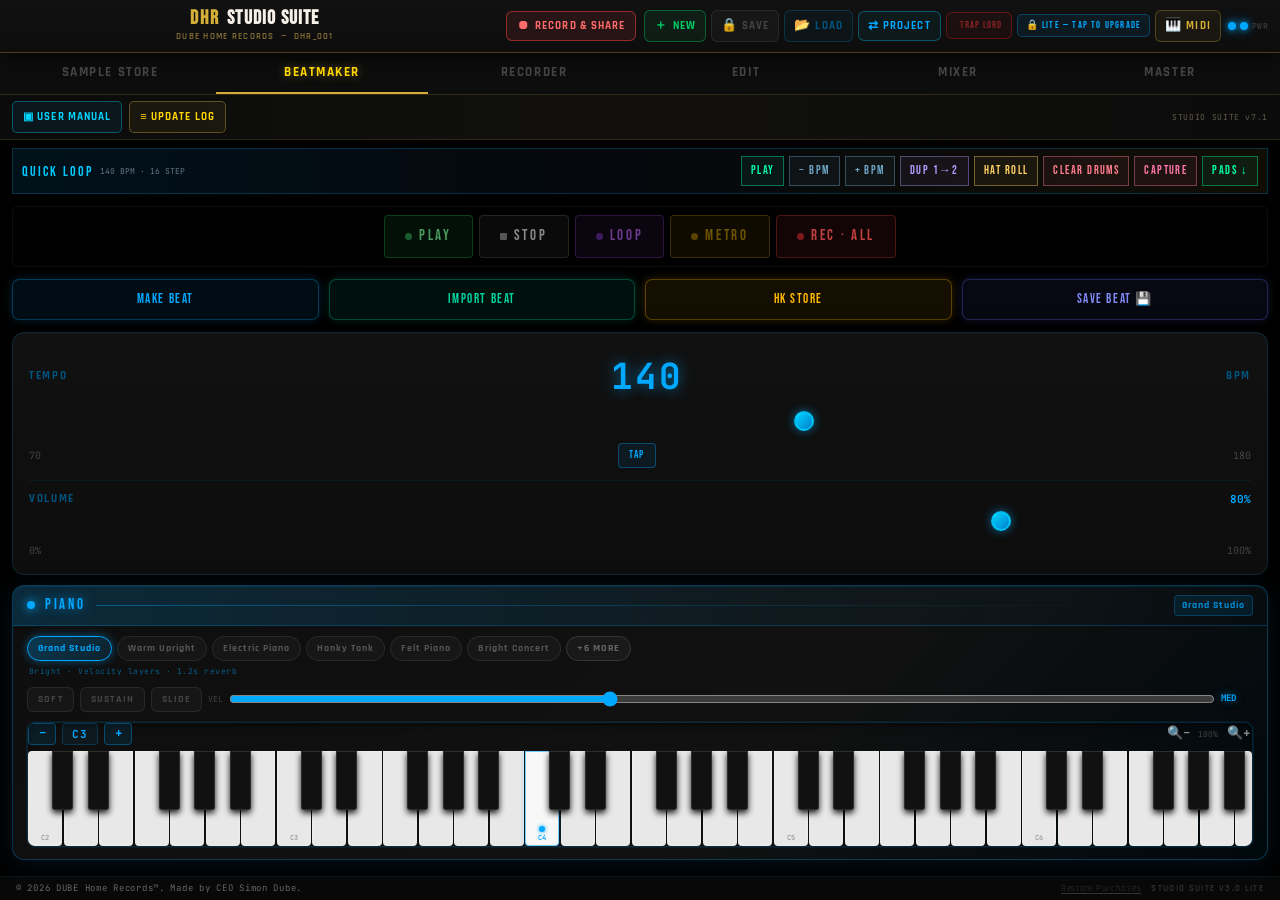
==== commit dd10a982: "Add creator access for Studio Suite Vault" ====
--- a/index.html
+++ b/index.html
@@ -29,15 +29,8 @@
     <link rel="preconnect" href="https://fonts.googleapis.com" />
     <link rel="preconnect" href="https://fonts.gstatic.com" crossorigin />
     <link href="https://fonts.googleapis.com/css2?family=Bebas+Neue&family=Rajdhani:wght@400;500;600;700&family=JetBrains+Mono:wght@400;500;700&display=swap" rel="stylesheet" />
-    <style>
-      #policy-links{position:fixed;z-index:9999;bottom:0;left:0;right:0;display:flex;justify-content:center;gap:18px;padding:8px 12px;background:rgba(0,0,0,.92);border-top:1px solid rgba(212,175,55,.28);font:12px Rajdhani,sans-serif;letter-spacing:.08em}
-      #policy-links a{color:#d4af37;text-decoration:none}
-      #policy-links a:hover,#policy-links a:focus{color:#ffd700;text-decoration:underline}
-      @media(max-width:480px){#policy-links{gap:12px;font-size:11px}}
-    </style>
-    <script type="module" crossorigin src="/assets/index-BfaKWOIZ.js"></script>
-    <link rel="stylesheet" crossorigin href="/assets/index-C5S5Cw1M.css">
-    <script src="/__manus__/debug-collector.js" defer></script>
+    <script type="module" crossorigin src="/assets/index-Bl9rKgiq.js"></script>
+    <link rel="stylesheet" crossorigin href="/assets/index-Boq64s5I.css">
   </head>
   <body>
     <script id="manus-runtime">window.__MANUS_HOST_DEV__ = false;
@@ -98,13 +91,9 @@
       * { cursor: crosshair !important; }
       [contenteditable="true"], [contenteditable="plaintext-only"] { cursor: text !important; }
     `,document.head.appendChild(i),this.cursorStyleElement=i}removeCursorStyle(){this.cursorStyleElement&&(this.cursorStyleElement.remove(),this.cursorStyleElement=null)}handleUndoRedo=i=>{const c=i.key.toLowerCase(),s=(i.ctrlKey||i.metaKey)&&c==="z"&&!i.shiftKey,d=(i.ctrlKey||i.metaKey)&&(c==="z"&&i.shiftKey||c==="y");if(!s&&!d)return;const m=i.target;if(m instanceof HTMLElement){const C=m.tagName;if(["INPUT","TEXTAREA","SELECT"].includes(C)||m.isContentEditable)return}const x=document.activeElement;if(x instanceof HTMLElement){const C=x.tagName;if(["INPUT","TEXTAREA","SELECT"].includes(C)||x.isContentEditable)return;let v=x;for(;v;){if(v.hasAttribute(al))return;v=v.parentElement}}i.preventDefault(),i.stopPropagation();let R=null;s?(R=this.editHistory.undo(),this.highlighter.scheduleRender()):d&&(R=this.editHistory.redo(),this.highlighter.scheduleRender()),R&&R.target&&document.contains(R.target)&&(R.target.scrollIntoView({behavior:"smooth",block:"center"}),this.highlighter.setActiveTarget(R.target),setTimeout(()=>{this.highlighter.setActiveTarget(null)},1500))};handleDelete=i=>{if(i.key!=="Delete"&&i.key!=="Backspace"||this.isDirectEditing)return;const c=i.target;if(c instanceof HTMLElement){const R=c.tagName;if(["INPUT","TEXTAREA","SELECT"].includes(R)||c.isContentEditable)return}const s=document.activeElement;if(s instanceof HTMLElement){const R=s.tagName;if(["INPUT","TEXTAREA","SELECT"].includes(R)||s.isContentEditable)return;let C=s;for(;C;){if(C.hasAttribute(al))return;C=C.parentElement}}if(!this.activeTarget)return;if(!Fg(this.activeTarget)){console.warn("Cannot delete this element: it is a critical DOM element");return}i.preventDefault(),i.stopPropagation();const d=Ig(this.activeTarget);if(!d){console.warn("Cannot delete element: no parent found");return}const m=Fr(this.activeTarget),x=this.activeTarget;this.disposeSelectorInput(),this.exitDirectEditMode(),this.removeEnterKeyListener?.(),this.removeEnterKeyListener=null,x.parentElement&&x.parentElement.removeChild(x),this.activeTarget=null,this.hoverTarget=null,this.pointerDown=!1,this.highlighter.setActiveTarget(null),this.highlighter.setHoverTarget(null),this.editHistory.addEdit({target:x,targetData:m,changes:{deleted:d},screenshot:null}),this.showEditToolbarIfNeeded(),this.showCommentMarkersIfNeeded()};showEditToolbarIfNeeded(){if(!this.editHistory.hasEdits()){this.hideEditToolbar();return}this.disposeEditToolbar||Promise.resolve().then(()=>w0).then(({openEditToolbar:i})=>{const c=i({editHistory:this.editHistory,highlighter:this.highlighter,onApply:()=>{this.handleApplyAll()},onDiscard:()=>{this.handleDiscardAll()}});this.disposeEditToolbar=()=>{c?.dispose(),this.disposeEditToolbar=null}}).catch(i=>{console.error("Failed to render EditToolbar:",i)})}hideEditToolbar(){this.disposeEditToolbar&&this.disposeEditToolbar()}handleApplyAll(){const i=this.editHistory.getActiveEdits();i.length!==0&&Pt.sendMessage({type:"edits",to:"container",payload:{edits:i.map(c=>({element:c.targetData,changes:c.changes,screenshot:c.screenshot}))}})}handleDiscardAll(){this.editHistory.clear(),this.hideEditToolbar(),this.hideCommentMarkers(),this.highlighter.scheduleRender()}showCommentMarkersIfNeeded(){if(!this.editHistory.hasEdits()){this.hideCommentMarkers();return}this.disposeCommentMarkers||Promise.resolve().then(()=>E0).then(({openCommentMarkers:i})=>{const c=i({editHistory:this.editHistory,highlighter:this.highlighter,getActiveElement:()=>this.activeTarget,onElementSelect:s=>{this.selectElement(s)}});this.disposeCommentMarkers=()=>{c?.dispose(),this.disposeCommentMarkers=null}}).catch(i=>{console.error("Failed to render CommentMarkers:",i)})}hideCommentMarkers(){this.disposeCommentMarkers&&this.disposeCommentMarkers(),this.editHistory.clearComments(),this.highlighter.scheduleRender()}handleGlobalEscape=i=>{if(i.key!=="Escape"||this.activeTarget)return;const c=i.target;if(c instanceof HTMLElement){const d=c.tagName;if(["INPUT","TEXTAREA","SELECT"].includes(d)||c.isContentEditable)return}const s=document.activeElement;if(s instanceof HTMLElement){const d=s.tagName;if(["INPUT","TEXTAREA","SELECT"].includes(d)||s.isContentEditable)return;let m=s;for(;m;){if(m.hasAttribute(al))return;m=m.parentElement}}this.editHistory.hasEdits()||(i.preventDefault(),i.stopPropagation(),this.disable(),Pt.sendMessage({type:"exitEditMode",to:"container",payload:{}}))}}const u0=new c0;class d0{wired=!1;init(){if(this.wired)return;this.wired=!0;const i=s=>{try{const m=new URL(s,window.location.href).hostname.toLowerCase();return!!(m==="stripe.com"||m.endsWith(".stripe.com")||m==="myshopify.com"||m.endsWith(".myshopify.com"))}catch{return!1}},c=(s,d)=>{Pt.sendMessage({type:"externalNavAttempt",to:"container",payload:{href:s,trigger:d}})};try{const s=window.open;window.open=(...d)=>{const m=d[0];return typeof m=="string"&&i(m)&&c(m,"window.open"),s.apply(window,d)}}catch{}try{const s=window.navigation;s&&typeof s.addEventListener=="function"&&s.addEventListener("navigate",d=>{const m=d?.destination?.url;typeof m=="string"&&i(m)&&c(m,"navigation")})}catch{}}}const f0=new d0;class h0{constructor(){this.init()}async init(){Pt.init({currentEndpoint:"content"}),Pt.listenMessage({type:"containerInited",callback:()=>{Pt.readySource.markReady()}}),Yr.init(),vg.init(),f0.init(),Cu.init(),u0.init(),await this.renderRoot(),this.renderRootForDev()}renderRootForDev(){}async renderRoot(){if(document.getElementById(jr.root))return;const c=document.createElement("div");c.id=jr.root,c.setAttribute(al,"true"),document.documentElement.appendChild(c);const s=c.attachShadow({mode:"closed"}),d=document.createElement("style"),m=await Promise.resolve().then(()=>T0).then(x=>x.default);d.textContent=m,s.appendChild(d),Or.createRoot(s).render(h.jsx(yg,{"data-loc":"src/main.tsx:128"}))}}new h0;function m0({onDiscard:r,onApply:i,isApplying:c=!1,editCount:s}){const d=c||s===0;return h.jsxs("div",{"data-loc":"src/modules/DomSelector/EditsToolBar/ActionButtons.tsx:17",className:"flex items-center gap-2",children:[h.jsx("button",{"data-loc":"src/modules/DomSelector/EditsToolBar/ActionButtons.tsx:18",onClick:r,disabled:d,className:"px-3 py-1.5 text-sm font-medium text-[var(--text-white)] border-[var(--text-tertiary)] border-[1.5px] hover:bg-[#ffffff0f] focus:bg-[#ffffff0f] active:opacity-90 rounded-[12px] transition-all outline-none disabled:opacity-50 disabled:cursor-not-allowed",title:"Discard all changes",children:"Discard"}),h.jsxs("button",{"data-loc":"src/modules/DomSelector/EditsToolBar/ActionButtons.tsx:27",onClick:i,disabled:d,className:"flex items-center gap-2 px-4 py-1.5 text-sm font-medium bg-[var(--Button-primary-brand)] text-white border border-transparent hover:opacity-90 focus:opacity-90 active:opacity-90 rounded-[12px] transition-all outline-none disabled:opacity-50 disabled:cursor-not-allowed",title:"Save all changes",children:[c&&h.jsxs("svg",{"data-loc":"src/modules/DomSelector/EditsToolBar/ActionButtons.tsx:34",className:"animate-spin h-4 w-4",xmlns:"http://www.w3.org/2000/svg",fill:"none",viewBox:"0 0 24 24",children:[h.jsx("circle",{"data-loc":"src/modules/DomSelector/EditsToolBar/ActionButtons.tsx:40",className:"opacity-25",cx:"12",cy:"12",r:"10",stroke:"currentColor",strokeWidth:"4"}),h.jsx("path",{"data-loc":"src/modules/DomSelector/EditsToolBar/ActionButtons.tsx:48",className:"opacity-75",fill:"currentColor",d:"M4 12a8 8 0 018-8V0C5.373 0 0 5.373 0 12h4zm2 5.291A7.962 7.962 0 014 12H0c0 3.042 1.135 5.824 3 7.938l3-2.647z"})]}),"Apply"]})]})}function g0({editCount:r,showEditPreviews:i,onClick:c}){return h.jsxs("div",{"data-loc":"src/modules/DomSelector/EditsToolBar/EditCountBadge.tsx:15",onClick:c,tabIndex:0,role:"button",className:Ae.cn("flex items-center gap-2 px-3 py-1.5 rounded-[12px] cursor-pointer transition-all relative outline-none text-[var(--text-white)] border-[var(--text-tertiary)] border-[1.5px] active:opacity-90",i?"bg-[#ffffff0f]":"bg-transparent hover:bg-[#ffffff0f]"),children:[h.jsx("svg",{"data-loc":"src/modules/DomSelector/EditsToolBar/EditCountBadge.tsx:26",xmlns:"http://www.w3.org/2000/svg",width:"18",height:"18",viewBox:"0 0 16 16",fill:"currentColor",children:h.jsx("g",{"data-loc":"src/modules/DomSelector/EditsToolBar/EditCountBadge.tsx:33",children:h.jsx("path",{"data-loc":"src/modules/DomSelector/EditsToolBar/EditCountBadge.tsx:34",d:"M7.52881 7.52869C7.71733 7.34017 8 7.28198 8.24756 7.3809L14.9142 10.0476C15.1678 10.149 15.334 10.3949 15.3335 10.668C15.3329 10.9411 15.1656 11.1861 14.9116 11.2865L12.3133 12.3132L11.2866 14.9115C11.1862 15.1655 10.9412 15.3328 10.6681 15.3334C10.3951 15.3339 10.1491 15.1677 10.0477 14.9141L7.38102 8.24744C7.2821 7.99988 7.34029 7.71721 7.52881 7.52869ZM1.3335 12.6667C1.3335 12.2985 1.63197 12 2.00016 12C2.36835 12 2.66683 12.2985 2.66683 12.6667C2.66683 12.8435 2.73712 13.013 2.86214 13.1381C2.98717 13.2631 3.15669 13.3334 3.3335 13.3334C3.70169 13.3334 4.00016 13.6319 4.00016 14C4.00016 14.3682 3.70169 14.6667 3.3335 14.6667C2.80306 14.6667 2.29451 14.4558 1.91943 14.0808C1.54436 13.7057 1.3335 13.1971 1.3335 12.6667ZM7.3335 13.3334C7.70169 13.3334 8.00016 13.6319 8.00016 14C8.00016 14.3682 7.70169 14.6667 7.3335 14.6667H6.00016C5.63197 14.6667 5.3335 14.3682 5.3335 14C5.3335 13.6319 5.63197 13.3334 6.00016 13.3334H7.3335ZM10.6629 12.8627L11.1805 11.5547L11.2085 11.4922C11.2822 11.3506 11.405 11.2397 11.5549 11.1804L12.8628 10.6628L9.19678 9.19666L10.6629 12.8627ZM1.3335 10V9.33337C1.3335 8.96518 1.63197 8.66671 2.00016 8.66671C2.36835 8.66671 2.66683 8.96518 2.66683 9.33337V10C2.66683 10.3682 2.36835 10.6667 2.00016 10.6667C1.63197 10.6667 1.3335 10.3682 1.3335 10ZM13.3335 7.33337V6.00004C13.3335 5.63185 13.632 5.33337 14.0002 5.33337C14.3684 5.33337 14.6668 5.63185 14.6668 6.00004V7.33337C14.6668 7.70156 14.3684 8.00004 14.0002 8.00004C13.632 8.00004 13.3335 7.70156 13.3335 7.33337ZM1.3335 6.66671V6.00004C1.3335 5.63185 1.63197 5.33337 2.00016 5.33337C2.36835 5.33337 2.66683 5.63185 2.66683 6.00004V6.66671C2.66683 7.0349 2.36835 7.33337 2.00016 7.33337C1.63197 7.33337 1.3335 7.0349 1.3335 6.66671ZM1.3335 3.33337C1.3335 2.80294 1.54436 2.29438 1.91943 1.91931C2.29451 1.54424 2.80306 1.33337 3.3335 1.33337C3.70169 1.33337 4.00016 1.63185 4.00016 2.00004C4.00016 2.36823 3.70169 2.66671 3.3335 2.66671C3.15668 2.66671 2.98717 2.737 2.86214 2.86202C2.73712 2.98704 2.66683 3.15656 2.66683 3.33337C2.66683 3.70156 2.36835 4.00004 2.00016 4.00004C1.63197 4.00004 1.3335 3.70156 1.3335 3.33337ZM13.3335 3.33337C13.3335 3.15656 13.2632 2.98704 13.1382 2.86202C13.0132 2.737 12.8436 2.66671 12.6668 2.66671C12.2986 2.66671 12.0002 2.36823 12.0002 2.00004C12.0002 1.63185 12.2986 1.33337 12.6668 1.33337C13.1973 1.33337 13.7058 1.54424 14.0809 1.91931C14.456 2.29438 14.6668 2.80294 14.6668 3.33337C14.6668 3.70156 14.3684 4.00004 14.0002 4.00004C13.632 4.00004 13.3335 3.70156 13.3335 3.33337ZM6.66683 1.33337C7.03502 1.33337 7.3335 1.63185 7.3335 2.00004C7.3335 2.36823 7.03502 2.66671 6.66683 2.66671H6.00016C5.63197 2.66671 5.3335 2.36823 5.3335 2.00004C5.3335 1.63185 5.63197 1.33337 6.00016 1.33337H6.66683ZM10.0002 1.33337C10.3684 1.33337 10.6668 1.63185 10.6668 2.00004C10.6668 2.36823 10.3684 2.66671 10.0002 2.66671H9.3335C8.96531 2.66671 8.66683 2.36823 8.66683 2.00004C8.66683 1.63185 8.96531 1.33337 9.3335 1.33337H10.0002Z"})})}),h.jsx("span",{"data-loc":"src/modules/DomSelector/EditsToolBar/EditCountBadge.tsx:37",className:"text-sm font-medium tabular-nums",children:r})]})}function p0({activeEdits:r,hoveredEditIndex:i,highlighter:c,onCardClick:s,onCardHover:d,show:m}){const x=U.useRef(null),R=v=>{d(v)},C=()=>{d(null)};return U.useEffect(()=>{if(!m){c.removeExclusionRect("edit-preview-cards");return}const v=()=>{if(x.current&&m){const D=x.current.getBoundingClientRect();c.addExclusionRect("edit-preview-cards",D)}};return v(),window.addEventListener("resize",v),window.addEventListener("scroll",v,{passive:!0}),()=>{window.removeEventListener("resize",v),window.removeEventListener("scroll",v),c.removeExclusionRect("edit-preview-cards")}},[c,m]),h.jsx("div",{"data-loc":"src/modules/DomSelector/EditsToolBar/EditPreviewCards.tsx:59",ref:x,className:"absolute bottom-full mb-2 left-0 right-0 transition-all duration-200 ease-out",style:{opacity:m?1:0,transform:m?"translateY(0) scale(1)":"translateY(8px) scale(0.98)",pointerEvents:m?"auto":"none",transitionTimingFunction:"cubic-bezier(0.16, 1, 0.3, 1)"},onMouseLeave:C,children:h.jsx("div",{"data-loc":"src/modules/DomSelector/EditsToolBar/EditPreviewCards.tsx:72",className:"rounded-[14px] border border-[var(--border-main)] bg-[rgb(37,37,37)] shadow-[0px_8px_32px_0px_var(--shadow-S)] overflow-hidden",style:{maxHeight:"40vh"},children:h.jsx("div",{"data-loc":"src/modules/DomSelector/EditsToolBar/EditPreviewCards.tsx:78",className:"overflow-y-auto",style:{maxHeight:"40vh"},children:r.map((v,D)=>{const j=i===D,J=!!v.screenshot;return h.jsx("div",{"data-loc":"src/modules/DomSelector/EditsToolBar/EditPreviewCards.tsx:89",onClick:()=>s(D),onMouseEnter:()=>R(D),className:Ae.cn("px-4 cursor-pointer transition-all",j&&"bg-[#ffffff0f]"),children:h.jsxs("div",{"data-loc":"src/modules/DomSelector/EditsToolBar/EditPreviewCards.tsx:98",className:"flex items-center gap-2.5 py-2",style:{borderBottom:D!==r.length-1?"1px solid var(--icon-secondary)":"none"},children:[h.jsx("div",{"data-loc":"src/modules/DomSelector/EditsToolBar/EditPreviewCards.tsx:108",className:Ae.cn("flex-shrink-0 size-5 rounded-full flex items-center justify-center transition-all text-[var(--background-card)] border-[var(--icon-secondary)] border",j&&"bg-[#ffffff0f]"),children:h.jsx("span",{"data-loc":"src/modules/DomSelector/EditsToolBar/EditPreviewCards.tsx:114",className:"text-xs",children:D+1})}),h.jsxs("div",{"data-loc":"src/modules/DomSelector/EditsToolBar/EditPreviewCards.tsx:118",className:"flex-1 min-w-0",children:[h.jsx("span",{"data-loc":"src/modules/DomSelector/EditsToolBar/EditPreviewCards.tsx:119",className:Ae.cn("text-sm text-white font-medium",v.changes.deleted&&"line-through"),children:v.targetData.tagName}),h.jsxs("div",{"data-loc":"src/modules/DomSelector/EditsToolBar/EditPreviewCards.tsx:129",className:"text-xs text-[var(--text-white-tsp)] pt-0.5 leading-none gap-1 flex flex-col",children:[v.changes.comment&&h.jsx("span",{"data-loc":"src/modules/DomSelector/EditsToolBar/EditPreviewCards.tsx:131",className:"leading-snug",children:v.changes.comment.modified===""?"Removed comment":`Comment: "${v.changes.comment.modified.slice(0,30)}${v.changes.comment.modified.length>30?"...":""}"`}),v.changes.deleted&&h.jsx("span",{"data-loc":"src/modules/DomSelector/EditsToolBar/EditPreviewCards.tsx:144",children:"Element deleted"}),v.changes.textContent&&h.jsxs("span",{"data-loc":"src/modules/DomSelector/EditsToolBar/EditPreviewCards.tsx:146",className:"leading-snug",children:['Text: "',v.changes.textContent.modified.slice(0,40),v.changes.textContent.modified.length>40?"...":"",'"']}),v.changes.src&&h.jsx("span",{"data-loc":"src/modules/DomSelector/EditsToolBar/EditPreviewCards.tsx:155",children:"Image source updated"}),v.changes.href&&h.jsxs("span",{"data-loc":"src/modules/DomSelector/EditsToolBar/EditPreviewCards.tsx:157",className:"leading-snug",children:["Link: ",v.changes.href.modified.slice(0,30),"..."]}),v.changes.style&&h.jsxs("div",{"data-loc":"src/modules/DomSelector/EditsToolBar/EditPreviewCards.tsx:162",className:"flex flex-wrap gap-1",children:[Object.keys(v.changes.style).slice(0,3).map(at=>h.jsx("span",{"data-loc":"src/modules/DomSelector/EditsToolBar/EditPreviewCards.tsx:166",className:"px-1.5 py-0.5 text-xs bg-[#ffffff1a] text-white rounded-[8px]",children:at},at)),Object.keys(v.changes.style).length>3&&h.jsxs("span",{"data-loc":"src/modules/DomSelector/EditsToolBar/EditPreviewCards.tsx:174",className:"text-xs text-white",children:["+",Object.keys(v.changes.style).length-3," more"]})]}),J&&!v.changes.deleted&&(v.changes.textContent||v.changes.style||v.changes.comment)&&h.jsx("div",{"data-loc":"src/modules/DomSelector/EditsToolBar/EditPreviewCards.tsx:185",style:{backgroundImage:`url(${v.screenshot})`,backgroundSize:"cover",backgroundPosition:"top"},className:"h-12 mt-1 rounded border border-black/10"})]})]})]})},`${v.targetData.id}-${D}`)})})})})}function y0({canUndo:r,canRedo:i,onUndo:c,onRedo:s}){return h.jsxs("div",{"data-loc":"src/modules/DomSelector/EditsToolBar/UndoRedoButtons.tsx:17",className:"flex items-center gap-1.5",children:[h.jsx("button",{"data-loc":"src/modules/DomSelector/EditsToolBar/UndoRedoButtons.tsx:18",onClick:c,disabled:!r,className:Ae.cn("flex items-center justify-center p-1.5 rounded-full transition-all outline-none",r?"text-[var(--text-white)] hover:bg-[#ffffff0f] cursor-pointer":"bg-transparent text-[var(--text-disable)] cursor-not-allowed opacity-50"),title:"Undo (⌘Z)",children:h.jsx("svg",{"data-loc":"src/modules/DomSelector/EditsToolBar/UndoRedoButtons.tsx:29",xmlns:"http://www.w3.org/2000/svg",width:"18",height:"18",viewBox:"0 0 16 16",fill:"none",children:h.jsx("path",{"data-loc":"src/modules/DomSelector/EditsToolBar/UndoRedoButtons.tsx:36",d:"M12.6666 9.66662C12.6666 9.27271 12.5888 8.88276 12.4381 8.51883C12.2873 8.15485 12.0663 7.8241 11.7877 7.54552C11.5091 7.26695 11.1784 7.0459 10.8144 6.89513C10.4505 6.74441 10.0605 6.66662 9.66662 6.66662H4.27599L6.4713 8.86193C6.73165 9.12228 6.73165 9.54429 6.4713 9.80464C6.21095 10.065 5.78894 10.065 5.5286 9.80464L2.19526 6.4713C1.93491 6.21095 1.93491 5.78894 2.19526 5.5286L5.5286 2.19526C5.78894 1.93491 6.21095 1.93491 6.4713 2.19526C6.73165 2.45561 6.73165 2.87762 6.4713 3.13797L4.27599 5.33328H9.66662C10.2357 5.33328 10.7991 5.44559 11.3248 5.66336C11.8506 5.88113 12.3287 6.19978 12.7311 6.60216C13.1335 7.00455 13.4521 7.48267 13.6699 8.00841C13.8876 8.53416 13.9999 9.09755 13.9999 9.66662C13.9999 10.2357 13.8876 10.7991 13.6699 11.3248C13.4521 11.8506 13.1335 12.3287 12.7311 12.7311C12.3287 13.1335 11.8506 13.4521 11.3248 13.6699C10.7991 13.8876 10.2357 13.9999 9.66662 13.9999H7.33328C6.96509 13.9999 6.66662 13.7015 6.66662 13.3333C6.66662 12.9651 6.96509 12.6666 7.33328 12.6666H9.66662C10.0605 12.6666 10.4505 12.5888 10.8144 12.4381C11.1784 12.2873 11.5091 12.0663 11.7877 11.7877C12.0663 11.5091 12.2873 11.1784 12.4381 10.8144C12.5888 10.4505 12.6666 10.0605 12.6666 9.66662Z",fill:"currentColor"})})}),h.jsx("button",{"data-loc":"src/modules/DomSelector/EditsToolBar/UndoRedoButtons.tsx:43",onClick:s,disabled:!i,className:Ae.cn("flex items-center justify-center p-1.5 rounded-full transition-all outline-none",i?"text-[var(--text-white)] hover:bg-[#ffffff0f] cursor-pointer":"bg-transparent text-[var(--text-disable)] opacity-50 cursor-not-allowed"),title:"Redo (⌘⇧Z)",children:h.jsx("svg",{"data-loc":"src/modules/DomSelector/EditsToolBar/UndoRedoButtons.tsx:54",xmlns:"http://www.w3.org/2000/svg",width:"18",height:"18",viewBox:"0 0 16 16",fill:"none",children:h.jsx("path",{"data-loc":"src/modules/DomSelector/EditsToolBar/UndoRedoButtons.tsx:61",d:"M3.33338 9.66662C3.33338 9.27271 3.41118 8.88276 3.5619 8.51883C3.71266 8.15485 3.93371 7.8241 4.21229 7.54552C4.49086 7.26695 4.82162 7.0459 5.1856 6.89513C5.54953 6.74441 5.93948 6.66662 6.33338 6.66662H11.724L9.5287 8.86193C9.26835 9.12228 9.26835 9.54429 9.5287 9.80464C9.78905 10.065 10.2111 10.065 10.4714 9.80464L13.8047 6.4713C14.0651 6.21095 14.0651 5.78894 13.8047 5.5286L10.4714 2.19526C10.2111 1.93491 9.78905 1.93491 9.5287 2.19526C9.26835 2.45561 9.26835 2.87762 9.5287 3.13797L11.724 5.33328H6.33338C5.76432 5.33328 5.20092 5.44559 4.67518 5.66336C4.14944 5.88113 3.67132 6.19978 3.26893 6.60216C2.86654 7.00455 2.5479 7.48267 2.33013 8.00841C2.11236 8.53416 2.00005 9.09755 2.00005 9.66662C2.00005 10.2357 2.11236 10.7991 2.33013 11.3248C2.5479 11.8506 2.86654 12.3287 3.26893 12.7311C3.67132 13.1335 4.14944 13.4521 4.67518 13.6699C5.20092 13.8876 5.76432 13.9999 6.33338 13.9999H8.66672C9.03491 13.9999 9.33338 13.7015 9.33338 13.3333C9.33338 12.9651 9.03491 12.6666 8.66672 12.6666H6.33338C5.93948 12.6666 5.54953 12.5888 5.1856 12.4381C4.82162 12.2873 4.49086 12.0663 4.21229 11.7877C3.93371 11.5091 3.71266 11.1784 3.5619 10.8144C3.41118 10.4505 3.33338 10.0605 3.33338 9.66662Z",fill:"currentColor"})})})]})}function v0(r){const[i,c]=U.useState(r.canUndo()),[s,d]=U.useState(r.canRedo()),[m,x]=U.useState(r.getActiveEdits().length),[R,C]=U.useState([]);return U.useEffect(()=>{const v=r.onChange(()=>{c(r.canUndo()),d(r.canRedo());const D=r.getActiveEdits();x(D.length),C(D)});return C(r.getActiveEdits()),v},[r]),{canUndo:i,canRedo:s,editCount:m,activeEdits:R}}function b0(){const[r,i]=U.useState(!1);return{showEditPreviews:r,handleEditCountClick:()=>{i(!r)}}}function Yu({editHistory:r,highlighter:i,onApply:c,onDiscard:s}){const d=U.useRef(null),[m,x]=U.useState(null),[R,C]=U.useState(!1),{canUndo:v,canRedo:D,editCount:j,activeEdits:J}=v0(r),{showEditPreviews:at,handleEditCountClick:$}=b0();U.useEffect(()=>{if(m!==null&&J[m]){const _=J[m];_.target&&document.contains(_.target)&&i.setHoverTarget(_.target)}else i.setHoverTarget(null)},[m,J,i]),U.useEffect(()=>{const _=()=>{if(d.current){const Y=d.current.getBoundingClientRect();i.addExclusionRect("edit-toolbar",Y)}};return _(),window.addEventListener("resize",_),()=>{window.removeEventListener("resize",_),i.removeExclusionRect("edit-toolbar")}},[i]);const nt=()=>{const _=r.undo();i.scheduleRender(),_&&_.target&&document.contains(_.target)&&(_.target.scrollIntoView({behavior:"smooth",block:"center"}),i.setActiveTarget(_.target),setTimeout(()=>{i.setActiveTarget(null)},1500))},ct=()=>{const _=r.redo();i.scheduleRender(),_&&_.target&&document.contains(_.target)&&(_.target.scrollIntoView({behavior:"smooth",block:"center"}),i.setActiveTarget(_.target),setTimeout(()=>{i.setActiveTarget(null)},1500))},ht=_=>{const Y=J[_];Y.target&&document.contains(Y.target)&&(Y.target.scrollIntoView({behavior:"smooth",block:"center"}),i.setActiveTarget(Y.target),setTimeout(()=>{i.setActiveTarget(null)},1500))},St=()=>{C(!0),c()};return h.jsx("div",{"data-loc":"src/modules/DomSelector/EditsToolBar/EditToolbar.tsx:127",className:"fixed left-0 right-0 top-0 bottom-0 pointer-events-none",style:{zIndex:2147483645},children:h.jsx("div",{"data-loc":"src/modules/DomSelector/EditsToolBar/EditToolbar.tsx:131",className:"absolute bottom-0 left-0 right-0 flex items-center justify-center pb-8",children:h.jsxs("div",{"data-loc":"src/modules/DomSelector/EditsToolBar/EditToolbar.tsx:132",ref:d,[al]:"true",onMouseDown:_=>_.stopPropagation(),className:"pointer-events-auto flex items-center gap-8 p-2 rounded-[14px] border border-[var(--border-main)] bg-[rgb(37,37,37)] shadow-[0px_8px_32px_0px_var(--shadow-S)] relative justify-between",children:[h.jsxs("div",{"data-loc":"src/modules/DomSelector/EditsToolBar/EditToolbar.tsx:138",className:"flex items-center gap-3",children:[h.jsx(g0,{"data-loc":"src/modules/DomSelector/EditsToolBar/EditToolbar.tsx:139",editCount:j,showEditPreviews:at,onClick:$}),h.jsx(y0,{"data-loc":"src/modules/DomSelector/EditsToolBar/EditToolbar.tsx:145",canUndo:v,canRedo:D,onUndo:nt,onRedo:ct})]}),h.jsx(m0,{"data-loc":"src/modules/DomSelector/EditsToolBar/EditToolbar.tsx:153",onDiscard:s,onApply:St,isApplying:R,editCount:j}),J.length>0&&h.jsx(p0,{"data-loc":"src/modules/DomSelector/EditsToolBar/EditToolbar.tsx:161",activeEdits:J,hoveredEditIndex:m,highlighter:i,onCardClick:ht,onCardHover:x,show:at})]})})})}const x0=ei.createOpener(Yu,{singleton:!0}),w0=Object.freeze(Object.defineProperty({__proto__:null,EditToolbar:Yu,openEditToolbar:x0},Symbol.toStringTag,{value:"Module"}));function S0({comment:r,elementRect:i,boxRef:c,onMouseEnter:s,onMouseLeave:d,onClick:m,onDelete:x,isHidden:R}){const C=U.useRef(null),v=U.useRef(null),[D,j]=U.useState({width:0,height:0});U.useLayoutEffect(()=>{if(!C.current)return;const it=C.current.getBoundingClientRect();j({width:it.width,height:it.height})},[r,x]);const J=window.innerWidth,at=window.innerHeight,$=30,nt=i.top+i.height/2;let ct=i.right+$,ht=nt-D.height/2;ct+D.width>J-20&&(ct=i.left-$-D.width),ct<20&&(ct=Math.min(i.left,J-D.width-20),ct=Math.max(20,ct),ht=i.bottom+$),ht<20?ht=20:ht+D.height>at-20&&(ht=Math.max(20,at-D.height-20));const St={x:ct,y:ht},_=St.y+D.height/2,Y=St.x>i.right?i.right:i.left;return R?null:h.jsxs(h.Fragment,{children:[h.jsxs("svg",{"data-loc":"src/modules/DomSelector/CommentMarkers/CommentTooltip.tsx:80",className:"absolute inset-0 w-full h-full pointer-events-none z-[2147483643]",children:[h.jsx("line",{"data-loc":"src/modules/DomSelector/CommentMarkers/CommentTooltip.tsx:81",x1:Y,y1:nt,x2:St.x,y2:_,stroke:"#0081f2",strokeWidth:1.5,strokeDasharray:"3 2"}),h.jsx("circle",{"data-loc":"src/modules/DomSelector/CommentMarkers/CommentTooltip.tsx:90",cx:Y,cy:nt,r:3,fill:"#0081f2"})]}),h.jsxs("div",{"data-loc":"src/modules/DomSelector/CommentMarkers/CommentTooltip.tsx:94",ref:v,className:"absolute group z-[2147483644]",style:{left:St.x,top:St.y},onMouseEnter:s,onMouseLeave:d,children:[h.jsx("div",{"data-loc":"src/modules/DomSelector/CommentMarkers/CommentTooltip.tsx:105",ref:H=>{C.current=H,c(H)},className:"pointer-events-auto cursor-pointer rounded-[10px] px-2.5 py-1.5 bg-[#0081f2] max-w-[260px]",onClick:m,onMouseDown:H=>H.stopPropagation(),children:h.jsx("div",{"data-loc":"src/modules/DomSelector/CommentMarkers/CommentTooltip.tsx:114",className:"flex items-start gap-1.5",children:h.jsx("p",{"data-loc":"src/modules/DomSelector/CommentMarkers/CommentTooltip.tsx:115",className:"flex-1 text-xs break-words whitespace-pre-wrap text-[var(--text-white)]",children:r})})}),x&&h.jsx("button",{"data-loc":"src/modules/DomSelector/CommentMarkers/CommentTooltip.tsx:123",onClick:H=>{H.stopPropagation(),x()},className:"absolute -top-1 right-0 pointer-events-auto flex items-center justify-center size-5 rounded-full bg-white shadow-md text-gray-600 hover:text-red-500 hover:bg-red-50 transition-all opacity-0 group-hover:opacity-100",title:"Delete comment",onMouseDown:H=>H.stopPropagation(),children:h.jsx("svg",{"data-loc":"src/modules/DomSelector/CommentMarkers/CommentTooltip.tsx:132",xmlns:"http://www.w3.org/2000/svg",width:"10",height:"10",viewBox:"0 0 12 12",fill:"none",stroke:"currentColor",strokeWidth:"1.5",strokeLinecap:"round",children:h.jsx("path",{"data-loc":"src/modules/DomSelector/CommentMarkers/CommentTooltip.tsx:142",d:"M9 3L3 9M3 3l6 6"})})})]})]})}function Vu({editHistory:r,highlighter:i,getActiveElement:c,onElementSelect:s}){const[d,m]=U.useState(null),[x,R]=U.useState(null),[C,v]=U.useState(0),D=U.useRef(new Map),j=U.useMemo(()=>{const _=r.getActiveEdits(),Y=new Map;for(const it of _){const rt=it.target;if(!document.contains(rt))continue;const V=Jr(rt);V&&Y.set(V,rt)}const H=[];for(const[it,rt]of Y.entries()){const V=rt._comment||"";if(!V.trim())continue;const xt=rt.getBoundingClientRect();xt.width===0||xt.height===0||H.push({id:it,element:rt,comment:V.trim(),position:{x:xt.left,y:xt.top}})}return H},[r,C,x]),J=()=>{for(const[_,Y]of D.current.entries()){const H=Y.getBoundingClientRect();i.addExclusionRect(`comment-box-${_}`,H)}},at=(_,Y)=>!(_.right<Y.left||_.left>Y.right||_.bottom<Y.top||_.top>Y.bottom);U.useEffect(()=>{const _=r.onChange(()=>{v(V=>V+1)});let Y=null,H=null;const it=()=>{Y===null&&(Y=requestAnimationFrame(()=>{Y=null,v(V=>V+1)}))},rt=()=>{H&&clearTimeout(H),H=setTimeout(()=>{v(V=>V+1)},100)};return window.addEventListener("scroll",it,{passive:!0}),window.addEventListener("resize",rt,{passive:!0}),()=>{_(),Y!==null&&cancelAnimationFrame(Y),H&&clearTimeout(H),window.removeEventListener("scroll",it),window.removeEventListener("resize",rt);for(const V of D.current.keys())i.removeExclusionRect(`comment-box-${V}`)}},[r,i]),U.useEffect(()=>{const _=()=>{const H=c();R(H)};_();const Y=setInterval(_,100);return()=>{clearInterval(Y)}},[c]),U.useEffect(()=>{const _=new Set(j.map(H=>H.id));for(const H of D.current.keys())_.has(H)||(i.removeExclusionRect(`comment-box-${H}`),D.current.delete(H));J();const Y=d?j.find(H=>H.id===d)?.element:null;Y&&document.contains(Y)?i.setHoverTarget(Y):i.setHoverTarget(null)},[j,d,i]);const $=_=>{m(_)},nt=()=>{m(null)},ct=_=>{const Y=j.find(H=>H.id===_);Y&&document.contains(Y.element)&&(Y.element.scrollIntoView({behavior:"smooth",block:"center"}),s(Y.element))},ht=_=>{const Y=j.find(H=>H.id===_);if(Y&&document.contains(Y.element)){const H=Y.element,it=H._comment||"",rt=Fr(H);delete H._comment,r.addEdit({target:H,targetData:rt,changes:{comment:{original:it,modified:""}},screenshot:null}),v(V=>V+1)}},St=(_,Y)=>{if(Y){D.current.set(_,Y);const H=Y.getBoundingClientRect();i.addExclusionRect(`comment-box-${_}`,H)}else D.current.delete(_),i.removeExclusionRect(`comment-box-${_}`)};return h.jsx("div",{"data-loc":"src/modules/DomSelector/CommentMarkers/CommentMarkers.tsx:229",className:"fixed inset-0 pointer-events-none",style:{zIndex:2147483642},[al]:"true",children:j.map(_=>{let H=x===_.element;if(!H&&x&&document.contains(x)){const it=D.current.get(_.id);if(it){const rt=x.getBoundingClientRect(),V=it.getBoundingClientRect();H=at(V,rt)}}return h.jsx(S0,{"data-loc":"src/modules/DomSelector/CommentMarkers/CommentMarkers.tsx:249",comment:_.comment,elementRect:_.element.getBoundingClientRect(),isHidden:H,onMouseEnter:()=>$(_.id),onMouseLeave:nt,onClick:()=>ct(_.id),onDelete:()=>ht(_.id),boxRef:it=>St(_.id,it)},_.id)})})}const C0=ei.createOpener(Vu,{singleton:!0}),E0=Object.freeze(Object.defineProperty({__proto__:null,CommentMarkers:Vu,openCommentMarkers:C0},Symbol.toStringTag,{value:"Module"})),T0=Object.freeze(Object.defineProperty({__proto__:null,default:'#manus-previewer-content-root{--background-gray-login: #f8f8f7;--background-selection: #b8d3f8;--background-tool-used: linear-gradient( 176deg, rgba(255, 255, 255, 0) 5.88%, rgba(255, 255, 255, .6) 51.28%, rgba(255, 255, 255, 0) 94.95% );--background-drag-overlay: #ffffff80;--background-thinking: linear-gradient( 90deg, var(--text-primary) 0%, #d9d8d8 50.48%, var(--text-primary) 99.04% );--background-app-banner: linear-gradient(180deg, #f7f7f7 0%, #ececec 100%);--background-share-header: linear-gradient( 0deg, rgba(248, 248, 247, 0) 0%, #f8f8f7 45.05% );--text-primary: #34322d;--text-secondary: #5e5e5b;--text-tertiary: #858481;--text-disable: #b9b9b7;--text-blue: #0081f2;--text-onblack: #ffffff;--text-white: #ffffff;--text-white-tsp: #ffffff99;--theme-text-primary: #262626;--logo-color: #34322d;--text-shining: #e5e5e5;--background-gray-main: #f8f8f7;--background-white-main: #ffffff;--background-menu-white: #ffffff;--background-menu-gray: #f8f8f7;--background-tsp-menu-white: #ffffff14;--background-tsp-card-gray: #37352f0a;--background-nav: #ebebeb;--background-card: #fafafa;--background-mask: #000000a6;--background-card-gray: #fafafa;--background-preview-mask: #000000d9;--border-main: #0000000f;--border-white: #ffffff33;--border-btn-main: #0000001f;--border-input-active: #0081f280;--border-light: #0000000a;--border-dark: #0000001f;--border-primary: #4f59661f;--icon-primary: #34322d;--icon-secondary: #5e5e5b;--icon-tertiary: #858481;--icon-disable: #b9b9b7;--icon-blue: #0081f2;--icon-onblack: #ffffff;--icon-white: #ffffff;--icon-white-tsp: #ffffff99;--function-error: #f25a5a;--function-success: #25ba3b;--function-warning: #efa201;--function-error-tsp: #f25a5a14;--function-warning-tsp: #efa2011f;--function-success-tsp: #25ba3b14;--fill-blue: #0081f214;--fill-tsp-white-main: #37352f0f;--fill-tsp-white-dark: #37352f14;--fill-tsp-white-light: #37352f0a;--fill-tsp-gray-dark: #37352f14;--fill-tsp-gray-main: #37352f0a;--fill-white: #ffffff;--fill-black: #28282973;--fill-gray: #f8f8f7;--Button-primary-black: #1a1a19;--Button-primary-white: #ffffff;--Button-primary-brand: #0081f2;--Button-primary-brand-disabled: #7cbdf5;--Button-secondary-brand: #0081f21a;--Button-secondary-error-border: #f25a5a80;--Button-secondary-error-fill: #ffffff;--Button-secondary-main: #ffffff;--Button-secondary-gray: #37352f0f;--tab-fill: rgba(0, 0, 0, .04);--tab-active-black: #1a1a19;--shadow-L: #0000003d;--shadow-M: #0000001f;--shadow-S: #00000014;--shadow-XS: #0000000f;--shadows-inner-0: #ffffff00;--shadows-inner-1: #16191d14;--shadows-inner-2: #16191d1f;--shadows-drop-1: #16191d08;--shadows-drop-2: #16191d0a;--shadows-drop-3: #16191d14;--shadows-drop-4: #16191d1f;--shadows-highlight-1: #cce5ff;--shadows-highlight-2: #1487fa;--shadows-danger-1: #fed7d7;--shadows-danger-2: #ee3a3a;--shadows-card-border: #16191d1f;--shadows-card-border-2: #16191d1f;--Tooltips-main: #000000e6;--gradual-white-0: #ffffff00;--gradual-gray-100: #ffffff00;--gradual-gray-0: #ffffff00;--gradual-dark-20: #00000033;--fill-input-chat: #ffffff;--gradient-bg-mask-gray-0: #eaeaeb00;--gradual-white-menu-0: #ffffff00}#manus-previewer-content-root.dark{--text-primary: #dadada;--text-secondary: #acacac;--text-tertiary: #7f7f7f;--text-disable: #5f5f5f;--text-blue: #1a93fe;--text-onblack: #000000e6;--text-white: #ffffff;--text-white-tsp: #ffffff99;--theme-text-primary: #dbdbdb;--logo-color: #dadada;--text-shining: #474747;--background-gray-main: #272728;--background-white-main: #161618;--background-menu-white: #383739;--background-menu-gray: #272728;--background-tsp-menu-white: #ffffff0f;--background-tsp-card-gray: #ffffff0f;--background-nav: #212122;--background-card: #383739;--background-mask-black: #000000a6;--background-mask-white: #272728a6;--background-card-gray: #383739;--background-preview-mask: #000000d9;--border-main: #ffffff14;--border-white: #00000014;--border-btn-main: #ffffff1a;--border-input-active: #1a93fe80;--border-light: #ffffff0f;--border-dark: #ffffff29;--border-primary: #56565f52;--icon-primary: #dadada;--icon-secondary: #acacac;--icon-tertiary: #7f7f7f;--icon-disable: #5f5f5f;--icon-blue: #1a93fe;--icon-onblack: #000000d9;--icon-white: #ffffff;--icon-white-tsp: #ffffff99;--function-error: #eb4d4d;--function-success: #5eb92d;--function-warning: #ffbf36;--function-error-tsp: #eb4d4d14;--function-warning-tsp: #ffbf361f;--function-success-tsp: #25ba3b1f;--fill-blue: #1a93fe1f;--fill-tsp-white-main: #ffffff0f;--fill-tsp-white-dark: #ffffff1f;--fill-tsp-white-light: #ffffff0a;--fill-tsp-gray-dark: #00000047;--fill-tsp-gray-main: #00000033;--fill-white: #3e3d3e;--fill-black: #28282973;--fill-gray: #444345;--Button-primary-black: #ffffff;--Button-primary-white: #ffffff14;--Button-primary-brand: #1a93fe;--Button-primary-brand-disabled: #215d93;--Button-secondary-brand: #1a93fe1f;--Button-secondary-error-border: #eb4d4d29;--Button-secondary-error-fill: #eb4d4d1f;--Button-secondary-main: #ffffff1f;--Button-secondary-gray: #ffffff0f;--tab-fill: rgba(255, 255, 255, .06);--tab-active-black: #ffffff;--shadow-L: #00000066;--shadow-M: #0000003d;--shadow-S: #00000029;--shadow-XS: #0000001f;--shadows-inner-0: #ffffff1f;--shadows-inner-1: #ffffff14;--shadows-inner-2: #ffffff1f;--shadows-drop-1: #0000001f;--shadows-drop-2: #00000033;--shadows-drop-3: #00000047;--shadows-drop-4: #0000005c;--shadows-highlight-1: #1b61a6;--shadows-highlight-2: #1487fa;--shadows-danger-1: #8f1919;--shadows-danger-2: #ee3a3a;--shadows-card-border: #ffffff1f;--shadows-card-border-2: #ffffff00;--Tooltips-main: #000000e6;--gradual-white-0: #27272800;--gradual-gray-100: #444345;--gradual-gray-0: #44434500;--gradual-dark-20: #ffffff33;--fill-input-chat: #363537;--gradient-bg-mask-gray-0: #1e1e1e00;--gradual-white-menu-0: #38373900}*,:before,:after{--tw-border-spacing-x: 0;--tw-border-spacing-y: 0;--tw-translate-x: 0;--tw-translate-y: 0;--tw-rotate: 0;--tw-skew-x: 0;--tw-skew-y: 0;--tw-scale-x: 1;--tw-scale-y: 1;--tw-pan-x: ;--tw-pan-y: ;--tw-pinch-zoom: ;--tw-scroll-snap-strictness: proximity;--tw-gradient-from-position: ;--tw-gradient-via-position: ;--tw-gradient-to-position: ;--tw-ordinal: ;--tw-slashed-zero: ;--tw-numeric-figure: ;--tw-numeric-spacing: ;--tw-numeric-fraction: ;--tw-ring-inset: ;--tw-ring-offset-width: 0px;--tw-ring-offset-color: #fff;--tw-ring-color: rgb(59 130 246 / .5);--tw-ring-offset-shadow: 0 0 #0000;--tw-ring-shadow: 0 0 #0000;--tw-shadow: 0 0 #0000;--tw-shadow-colored: 0 0 #0000;--tw-blur: ;--tw-brightness: ;--tw-contrast: ;--tw-grayscale: ;--tw-hue-rotate: ;--tw-invert: ;--tw-saturate: ;--tw-sepia: ;--tw-drop-shadow: ;--tw-backdrop-blur: ;--tw-backdrop-brightness: ;--tw-backdrop-contrast: ;--tw-backdrop-grayscale: ;--tw-backdrop-hue-rotate: ;--tw-backdrop-invert: ;--tw-backdrop-opacity: ;--tw-backdrop-saturate: ;--tw-backdrop-sepia: ;--tw-contain-size: ;--tw-contain-layout: ;--tw-contain-paint: ;--tw-contain-style: }::backdrop{--tw-border-spacing-x: 0;--tw-border-spacing-y: 0;--tw-translate-x: 0;--tw-translate-y: 0;--tw-rotate: 0;--tw-skew-x: 0;--tw-skew-y: 0;--tw-scale-x: 1;--tw-scale-y: 1;--tw-pan-x: ;--tw-pan-y: ;--tw-pinch-zoom: ;--tw-scroll-snap-strictness: proximity;--tw-gradient-from-position: ;--tw-gradient-via-position: ;--tw-gradient-to-position: ;--tw-ordinal: ;--tw-slashed-zero: ;--tw-numeric-figure: ;--tw-numeric-spacing: ;--tw-numeric-fraction: ;--tw-ring-inset: ;--tw-ring-offset-width: 0px;--tw-ring-offset-color: #fff;--tw-ring-color: rgb(59 130 246 / .5);--tw-ring-offset-shadow: 0 0 #0000;--tw-ring-shadow: 0 0 #0000;--tw-shadow: 0 0 #0000;--tw-shadow-colored: 0 0 #0000;--tw-blur: ;--tw-brightness: ;--tw-contrast: ;--tw-grayscale: ;--tw-hue-rotate: ;--tw-invert: ;--tw-saturate: ;--tw-sepia: ;--tw-drop-shadow: ;--tw-backdrop-blur: ;--tw-backdrop-brightness: ;--tw-backdrop-contrast: ;--tw-backdrop-grayscale: ;--tw-backdrop-hue-rotate: ;--tw-backdrop-invert: ;--tw-backdrop-opacity: ;--tw-backdrop-saturate: ;--tw-backdrop-sepia: ;--tw-contain-size: ;--tw-contain-layout: ;--tw-contain-paint: ;--tw-contain-style: }*,:before,:after{box-sizing:border-box;border-width:0;border-style:solid;border-color:#e5e7eb}:before,:after{--tw-content: ""}html,:host{line-height:1.5;-webkit-text-size-adjust:100%;-moz-tab-size:4;-o-tab-size:4;tab-size:4;font-family:ui-sans-serif,system-ui,sans-serif,"Apple Color Emoji","Segoe UI Emoji",Segoe UI Symbol,"Noto Color Emoji";font-feature-settings:normal;font-variation-settings:normal;-webkit-tap-highlight-color:transparent}body{margin:0;line-height:inherit}hr{height:0;color:inherit;border-top-width:1px}abbr:where([title]){-webkit-text-decoration:underline dotted;text-decoration:underline dotted}h1,h2,h3,h4,h5,h6{font-size:inherit;font-weight:inherit}a{color:inherit;text-decoration:inherit}b,strong{font-weight:bolder}code,kbd,samp,pre{font-family:ui-monospace,SFMono-Regular,Menlo,Monaco,Consolas,Liberation Mono,Courier New,monospace;font-feature-settings:normal;font-variation-settings:normal;font-size:1em}small{font-size:80%}sub,sup{font-size:75%;line-height:0;position:relative;vertical-align:baseline}sub{bottom:-.25em}sup{top:-.5em}table{text-indent:0;border-color:inherit;border-collapse:collapse}button,input,optgroup,select,textarea{font-family:inherit;font-feature-settings:inherit;font-variation-settings:inherit;font-size:100%;font-weight:inherit;line-height:inherit;letter-spacing:inherit;color:inherit;margin:0;padding:0}button,select{text-transform:none}button,input:where([type=button]),input:where([type=reset]),input:where([type=submit]){-webkit-appearance:button;background-color:transparent;background-image:none}:-moz-focusring{outline:auto}:-moz-ui-invalid{box-shadow:none}progress{vertical-align:baseline}::-webkit-inner-spin-button,::-webkit-outer-spin-button{height:auto}[type=search]{-webkit-appearance:textfield;outline-offset:-2px}::-webkit-search-decoration{-webkit-appearance:none}::-webkit-file-upload-button{-webkit-appearance:button;font:inherit}summary{display:list-item}blockquote,dl,dd,h1,h2,h3,h4,h5,h6,hr,figure,p,pre{margin:0}fieldset{margin:0;padding:0}legend{padding:0}ol,ul,menu{list-style:none;margin:0;padding:0}dialog{padding:0}textarea{resize:vertical}input::-moz-placeholder,textarea::-moz-placeholder{opacity:1;color:#9ca3af}input::placeholder,textarea::placeholder{opacity:1;color:#9ca3af}button,[role=button]{cursor:pointer}:disabled{cursor:default}img,svg,video,canvas,audio,iframe,embed,object{display:block;vertical-align:middle}img,video{max-width:100%;height:auto}[hidden]:where(:not([hidden=until-found])){display:none}.container{width:100%}@media (min-width: 475px){.container{max-width:475px}}@media (min-width: 640px){.container{max-width:640px}}@media (min-width: 768px){.container{max-width:768px}}@media (min-width: 1024px){.container{max-width:1024px}}@media (min-width: 1280px){.container{max-width:1280px}}@media (min-width: 1536px){.container{max-width:1536px}}.pointer-events-none{pointer-events:none}.pointer-events-auto{pointer-events:auto}.visible{visibility:visible}.invisible{visibility:hidden}.static{position:static}.fixed{position:fixed}.absolute{position:absolute}.relative{position:relative}.sticky{position:sticky}.inset-0{inset:0}.-top-1{top:-.25rem}.bottom-0{bottom:0}.bottom-8{bottom:2rem}.bottom-full{bottom:100%}.left-0{left:0}.left-2\\.5{left:.625rem}.left-8{left:2rem}.right-0{right:0}.right-4{right:1rem}.top-0{top:0}.top-1\\/2{top:50%}.top-4{top:1rem}.top-full{top:100%}.z-50{z-index:50}.z-\\[-1\\]{z-index:-1}.z-\\[2147483643\\]{z-index:2147483643}.z-\\[2147483644\\]{z-index:2147483644}.z-\\[999999\\]{z-index:999999}.z-\\[9999\\]{z-index:9999}.-m-\\[25\\%\\]{margin:-25%}.m-0{margin:0}.mx-2{margin-left:.5rem;margin-right:.5rem}.mx-auto{margin-left:auto;margin-right:auto}.mb-1{margin-bottom:.25rem}.mb-1\\.5{margin-bottom:.375rem}.mb-2{margin-bottom:.5rem}.mb-4{margin-bottom:1rem}.mb-6{margin-bottom:1.5rem}.mb-8{margin-bottom:2rem}.mb-\\[6px\\]{margin-bottom:6px}.ml-1{margin-left:.25rem}.mr-1{margin-right:.25rem}.mt-0\\.5{margin-top:.125rem}.mt-1{margin-top:.25rem}.mt-12{margin-top:3rem}.mt-2{margin-top:.5rem}.mt-4{margin-top:1rem}.mt-6{margin-top:1.5rem}.mt-8{margin-top:2rem}.line-clamp-2{overflow:hidden;display:-webkit-box;-webkit-box-orient:vertical;-webkit-line-clamp:2}.block{display:block}.inline-block{display:inline-block}.inline{display:inline}.flex{display:flex}.inline-flex{display:inline-flex}.grid{display:grid}.inline-grid{display:inline-grid}.hidden{display:none}.size-5{width:1.25rem;height:1.25rem}.size-7{width:1.75rem;height:1.75rem}.h-0\\.5{height:.125rem}.h-12{height:3rem}.h-2{height:.5rem}.h-4{height:1rem}.h-48{height:12rem}.h-5{height:1.25rem}.h-6{height:1.5rem}.h-8{height:2rem}.h-\\[150\\%\\]{height:150%}.h-\\[18px\\]{height:18px}.h-auto{height:auto}.h-full{height:100%}.max-h-96{max-height:24rem}.max-h-\\[70vh\\]{max-height:70vh}.max-h-\\[80vh\\]{max-height:80vh}.min-h-0{min-height:0px}.min-h-screen{min-height:100vh}.w-2{width:.5rem}.w-4{width:1rem}.w-5{width:1.25rem}.w-6{width:1.5rem}.w-64{width:16rem}.w-8{width:2rem}.w-80{width:20rem}.w-\\[150\\%\\]{width:150%}.w-\\[18px\\]{width:18px}.w-\\[90\\%\\]{width:90%}.w-full{width:100%}.w-px{width:1px}.min-w-0{min-width:0px}.max-w-2xl{max-width:42rem}.max-w-4xl{max-width:56rem}.max-w-7xl{max-width:80rem}.max-w-\\[260px\\]{max-width:260px}.max-w-\\[600px\\]{max-width:600px}.flex-1{flex:1 1 0%}.flex-shrink-0,.shrink-0{flex-shrink:0}.-translate-y-1\\/2{--tw-translate-y: -50%;transform:translate(var(--tw-translate-x),var(--tw-translate-y)) rotate(var(--tw-rotate)) skew(var(--tw-skew-x)) skewY(var(--tw-skew-y)) scaleX(var(--tw-scale-x)) scaleY(var(--tw-scale-y))}.rotate-180{--tw-rotate: 180deg;transform:translate(var(--tw-translate-x),var(--tw-translate-y)) rotate(var(--tw-rotate)) skew(var(--tw-skew-x)) skewY(var(--tw-skew-y)) scaleX(var(--tw-scale-x)) scaleY(var(--tw-scale-y))}.transform{transform:translate(var(--tw-translate-x),var(--tw-translate-y)) rotate(var(--tw-rotate)) skew(var(--tw-skew-x)) skewY(var(--tw-skew-y)) scaleX(var(--tw-scale-x)) scaleY(var(--tw-scale-y))}@keyframes spin{to{transform:rotate(360deg)}}.animate-spin{animation:spin 1s linear infinite}.cursor-ew-resize{cursor:ew-resize}.cursor-not-allowed{cursor:not-allowed}.cursor-pointer{cursor:pointer}.resize-none{resize:none}.resize-y{resize:vertical}.resize{resize:both}.list-inside{list-style-position:inside}.list-disc{list-style-type:disc}.appearance-none{-webkit-appearance:none;-moz-appearance:none;appearance:none}.grid-cols-1{grid-template-columns:repeat(1,minmax(0,1fr))}.grid-cols-2{grid-template-columns:repeat(2,minmax(0,1fr))}.flex-col{flex-direction:column}.flex-wrap{flex-wrap:wrap}.items-start{align-items:flex-start}.items-end{align-items:flex-end}.items-center{align-items:center}.items-stretch{align-items:stretch}.justify-center{justify-content:center}.justify-between{justify-content:space-between}.gap-0{gap:0px}.gap-1{gap:.25rem}.gap-1\\.5{gap:.375rem}.gap-2{gap:.5rem}.gap-2\\.5{gap:.625rem}.gap-3{gap:.75rem}.gap-4{gap:1rem}.gap-6{gap:1.5rem}.gap-8{gap:2rem}.gap-x-2{-moz-column-gap:.5rem;column-gap:.5rem}.gap-y-3{row-gap:.75rem}.space-y-1>:not([hidden])~:not([hidden]){--tw-space-y-reverse: 0;margin-top:calc(.25rem * calc(1 - var(--tw-space-y-reverse)));margin-bottom:calc(.25rem * var(--tw-space-y-reverse))}.space-y-1\\.5>:not([hidden])~:not([hidden]){--tw-space-y-reverse: 0;margin-top:calc(.375rem * calc(1 - var(--tw-space-y-reverse)));margin-bottom:calc(.375rem * var(--tw-space-y-reverse))}.space-y-2>:not([hidden])~:not([hidden]){--tw-space-y-reverse: 0;margin-top:calc(.5rem * calc(1 - var(--tw-space-y-reverse)));margin-bottom:calc(.5rem * var(--tw-space-y-reverse))}.space-y-2\\.5>:not([hidden])~:not([hidden]){--tw-space-y-reverse: 0;margin-top:calc(.625rem * calc(1 - var(--tw-space-y-reverse)));margin-bottom:calc(.625rem * var(--tw-space-y-reverse))}.space-y-6>:not([hidden])~:not([hidden]){--tw-space-y-reverse: 0;margin-top:calc(1.5rem * calc(1 - var(--tw-space-y-reverse)));margin-bottom:calc(1.5rem * var(--tw-space-y-reverse))}.divide-y>:not([hidden])~:not([hidden]){--tw-divide-y-reverse: 0;border-top-width:calc(1px * calc(1 - var(--tw-divide-y-reverse)));border-bottom-width:calc(1px * var(--tw-divide-y-reverse))}.overflow-hidden{overflow:hidden}.overflow-y-auto{overflow-y:auto}.whitespace-nowrap{white-space:nowrap}.whitespace-pre-wrap{white-space:pre-wrap}.text-wrap{text-wrap:wrap}.break-words{overflow-wrap:break-word}.rounded{border-radius:.25rem}.rounded-3xl{border-radius:1.5rem}.rounded-\\[10px\\]{border-radius:10px}.rounded-\\[12px\\]{border-radius:12px}.rounded-\\[14px\\]{border-radius:14px}.rounded-\\[20px\\]{border-radius:20px}.rounded-\\[8px\\]{border-radius:8px}.rounded-full{border-radius:9999px}.rounded-lg{border-radius:.5rem}.rounded-xl{border-radius:.75rem}.border{border-width:1px}.border-0{border-width:0px}.border-\\[1\\.5px\\]{border-width:1.5px}.border-b{border-bottom-width:1px}.border-t{border-top-width:1px}.border-none{border-style:none}.border-\\[var\\(--border-main\\)\\]{border-color:var(--border-main)}.border-\\[var\\(--icon-secondary\\)\\]{border-color:var(--icon-secondary)}.border-\\[var\\(--text-tertiary\\)\\]{border-color:var(--text-tertiary)}.border-black\\/10{border-color:#0000001a}.border-black\\/20{border-color:#0003}.border-gray-200{--tw-border-opacity: 1;border-color:rgb(229 231 235 / var(--tw-border-opacity, 1))}.border-gray-300{--tw-border-opacity: 1;border-color:rgb(209 213 219 / var(--tw-border-opacity, 1))}.border-transparent{border-color:transparent}.bg-\\[\\#0081f2\\]{--tw-bg-opacity: 1;background-color:rgb(0 129 242 / var(--tw-bg-opacity, 1))}.bg-\\[\\#fdf4e0\\]{--tw-bg-opacity: 1;background-color:rgb(253 244 224 / var(--tw-bg-opacity, 1))}.bg-\\[\\#ffffff0f\\]{background-color:#ffffff0f}.bg-\\[\\#ffffff1a\\]{background-color:#ffffff1a}.bg-\\[rgb\\(37\\,37\\,37\\)\\]{--tw-bg-opacity: 1;background-color:rgb(37 37 37 / var(--tw-bg-opacity, 1))}.bg-\\[rgba\\(239\\,162\\,1\\,0\\.12\\)\\]{background-color:#efa2011f}.bg-\\[var\\(--Button-primary-brand\\)\\]{background-color:var(--Button-primary-brand)}.bg-\\[var\\(--background-menu-gray\\)\\]{background-color:var(--background-menu-gray)}.bg-\\[var\\(--border-main\\)\\]{background-color:var(--border-main)}.bg-\\[var\\(--fill-tsp-white-main\\)\\]{background-color:var(--fill-tsp-white-main)}.bg-\\[var\\(--text-primary\\)\\]{background-color:var(--text-primary)}.bg-black{--tw-bg-opacity: 1;background-color:rgb(0 0 0 / var(--tw-bg-opacity, 1))}.bg-black\\/50{background-color:#00000080}.bg-gray-100{--tw-bg-opacity: 1;background-color:rgb(243 244 246 / var(--tw-bg-opacity, 1))}.bg-gray-200{--tw-bg-opacity: 1;background-color:rgb(229 231 235 / var(--tw-bg-opacity, 1))}.bg-gray-300{--tw-bg-opacity: 1;background-color:rgb(209 213 219 / var(--tw-bg-opacity, 1))}.bg-gray-50{--tw-bg-opacity: 1;background-color:rgb(249 250 251 / var(--tw-bg-opacity, 1))}.bg-indigo-100{--tw-bg-opacity: 1;background-color:rgb(224 231 255 / var(--tw-bg-opacity, 1))}.bg-indigo-600{--tw-bg-opacity: 1;background-color:rgb(79 70 229 / var(--tw-bg-opacity, 1))}.bg-purple-50{--tw-bg-opacity: 1;background-color:rgb(250 245 255 / var(--tw-bg-opacity, 1))}.bg-purple-600{--tw-bg-opacity: 1;background-color:rgb(147 51 234 / var(--tw-bg-opacity, 1))}.bg-red-50{--tw-bg-opacity: 1;background-color:rgb(254 242 242 / var(--tw-bg-opacity, 1))}.bg-red-500{--tw-bg-opacity: 1;background-color:rgb(239 68 68 / var(--tw-bg-opacity, 1))}.bg-transparent{background-color:transparent}.bg-white{--tw-bg-opacity: 1;background-color:rgb(255 255 255 / var(--tw-bg-opacity, 1))}.bg-opacity-75{--tw-bg-opacity: .75}.bg-gradient-to-br{background-image:linear-gradient(to bottom right,var(--tw-gradient-stops))}.bg-gradient-to-r{background-image:linear-gradient(to right,var(--tw-gradient-stops))}.from-blue-50{--tw-gradient-from: #eff6ff var(--tw-gradient-from-position);--tw-gradient-to: rgb(239 246 255 / 0) var(--tw-gradient-to-position);--tw-gradient-stops: var(--tw-gradient-from), var(--tw-gradient-to)}.from-purple-100{--tw-gradient-from: #f3e8ff var(--tw-gradient-from-position);--tw-gradient-to: rgb(243 232 255 / 0) var(--tw-gradient-to-position);--tw-gradient-stops: var(--tw-gradient-from), var(--tw-gradient-to)}.from-purple-600{--tw-gradient-from: #9333ea var(--tw-gradient-from-position);--tw-gradient-to: rgb(147 51 234 / 0) var(--tw-gradient-to-position);--tw-gradient-stops: var(--tw-gradient-from), var(--tw-gradient-to)}.to-blue-100{--tw-gradient-to: #dbeafe var(--tw-gradient-to-position)}.to-blue-600{--tw-gradient-to: #2563eb var(--tw-gradient-to-position)}.to-indigo-100{--tw-gradient-to: #e0e7ff var(--tw-gradient-to-position)}.object-contain{-o-object-fit:contain;object-fit:contain}.object-cover{-o-object-fit:cover;object-fit:cover}.p-0{padding:0}.p-1\\.5{padding:.375rem}.p-2{padding:.5rem}.p-3{padding:.75rem}.p-4{padding:1rem}.p-6{padding:1.5rem}.p-8{padding:2rem}.px-0\\.5{padding-left:.125rem;padding-right:.125rem}.px-1{padding-left:.25rem;padding-right:.25rem}.px-1\\.5{padding-left:.375rem;padding-right:.375rem}.px-2{padding-left:.5rem;padding-right:.5rem}.px-2\\.5{padding-left:.625rem;padding-right:.625rem}.px-3{padding-left:.75rem;padding-right:.75rem}.px-4{padding-left:1rem;padding-right:1rem}.px-5{padding-left:1.25rem;padding-right:1.25rem}.px-6{padding-left:1.5rem;padding-right:1.5rem}.px-8{padding-left:2rem;padding-right:2rem}.py-0{padding-top:0;padding-bottom:0}.py-0\\.5{padding-top:.125rem;padding-bottom:.125rem}.py-1{padding-top:.25rem;padding-bottom:.25rem}.py-1\\.5{padding-top:.375rem;padding-bottom:.375rem}.py-2{padding-top:.5rem;padding-bottom:.5rem}.py-2\\.5{padding-top:.625rem;padding-bottom:.625rem}.py-3{padding-top:.75rem;padding-bottom:.75rem}.py-4{padding-top:1rem;padding-bottom:1rem}.py-8{padding-top:2rem;padding-bottom:2rem}.pb-0{padding-bottom:0}.pb-1\\.5{padding-bottom:.375rem}.pb-3{padding-bottom:.75rem}.pb-4{padding-bottom:1rem}.pb-8{padding-bottom:2rem}.pl-1{padding-left:.25rem}.pl-10{padding-left:2.5rem}.pl-7{padding-left:1.75rem}.pr-4{padding-right:1rem}.pt-0{padding-top:0}.pt-0\\.5{padding-top:.125rem}.pt-1{padding-top:.25rem}.pt-2\\.5{padding-top:.625rem}.pt-3{padding-top:.75rem}.pt-8{padding-top:2rem}.text-left{text-align:left}.text-center{text-align:center}.font-mono{font-family:ui-monospace,SFMono-Regular,Menlo,Monaco,Consolas,Liberation Mono,Courier New,monospace}.text-2xl{font-size:1.5rem;line-height:2rem}.text-3xl{font-size:1.875rem;line-height:2.25rem}.text-base{font-size:1rem;line-height:1.5rem}.text-lg{font-size:1.125rem;line-height:1.75rem}.text-sm{font-size:.875rem;line-height:1.25rem}.text-xl{font-size:1.25rem;line-height:1.75rem}.text-xs{font-size:.75rem;line-height:1rem}.font-bold{font-weight:700}.font-medium{font-weight:500}.font-normal{font-weight:400}.font-semibold{font-weight:600}.tabular-nums{--tw-numeric-spacing: tabular-nums;font-variant-numeric:var(--tw-ordinal) var(--tw-slashed-zero) var(--tw-numeric-figure) var(--tw-numeric-spacing) var(--tw-numeric-fraction)}.leading-5{line-height:1.25rem}.leading-none{line-height:1}.leading-relaxed{line-height:1.625}.leading-snug{line-height:1.375}.text-\\[var\\(--background-card\\)\\]{color:var(--background-card)}.text-\\[var\\(--icon-primary\\,\\#34322D\\)\\]{color:var(--icon-primary,#34322D)}.text-\\[var\\(--icon-tertiary\\)\\]{color:var(--icon-tertiary)}.text-\\[var\\(--text-disable\\)\\]{color:var(--text-disable)}.text-\\[var\\(--text-primary\\)\\]{color:var(--text-primary)}.text-\\[var\\(--text-primary\\,\\#34322D\\)\\]{color:var(--text-primary,#34322D)}.text-\\[var\\(--text-tertiary\\)\\]{color:var(--text-tertiary)}.text-\\[var\\(--text-white\\)\\]{color:var(--text-white)}.text-\\[var\\(--text-white-tsp\\)\\]{color:var(--text-white-tsp)}.text-black{--tw-text-opacity: 1;color:rgb(0 0 0 / var(--tw-text-opacity, 1))}.text-blue-600{--tw-text-opacity: 1;color:rgb(37 99 235 / var(--tw-text-opacity, 1))}.text-gray-400{--tw-text-opacity: 1;color:rgb(156 163 175 / var(--tw-text-opacity, 1))}.text-gray-500{--tw-text-opacity: 1;color:rgb(107 114 128 / var(--tw-text-opacity, 1))}.text-gray-600{--tw-text-opacity: 1;color:rgb(75 85 99 / var(--tw-text-opacity, 1))}.text-gray-700{--tw-text-opacity: 1;color:rgb(55 65 81 / var(--tw-text-opacity, 1))}.text-gray-800{--tw-text-opacity: 1;color:rgb(31 41 55 / var(--tw-text-opacity, 1))}.text-indigo-600{--tw-text-opacity: 1;color:rgb(79 70 229 / var(--tw-text-opacity, 1))}.text-indigo-700{--tw-text-opacity: 1;color:rgb(67 56 202 / var(--tw-text-opacity, 1))}.text-purple-100{--tw-text-opacity: 1;color:rgb(243 232 255 / var(--tw-text-opacity, 1))}.text-purple-600{--tw-text-opacity: 1;color:rgb(147 51 234 / var(--tw-text-opacity, 1))}.text-red-600{--tw-text-opacity: 1;color:rgb(220 38 38 / var(--tw-text-opacity, 1))}.text-red-800{--tw-text-opacity: 1;color:rgb(153 27 27 / var(--tw-text-opacity, 1))}.text-transparent{color:transparent}.text-white{--tw-text-opacity: 1;color:rgb(255 255 255 / var(--tw-text-opacity, 1))}.underline{text-decoration-line:underline}.overline{text-decoration-line:overline}.line-through{text-decoration-line:line-through}.opacity-0{opacity:0}.opacity-25{opacity:.25}.opacity-50{opacity:.5}.opacity-75{opacity:.75}.shadow{--tw-shadow: 0 1px 3px 0 rgb(0 0 0 / .1), 0 1px 2px -1px rgb(0 0 0 / .1);--tw-shadow-colored: 0 1px 3px 0 var(--tw-shadow-color), 0 1px 2px -1px var(--tw-shadow-color);box-shadow:var(--tw-ring-offset-shadow, 0 0 #0000),var(--tw-ring-shadow, 0 0 #0000),var(--tw-shadow)}.shadow-\\[0_4px_12px_rgba\\(0\\,0\\,0\\,0\\.15\\)\\]{--tw-shadow: 0 4px 12px rgba(0,0,0,.15);--tw-shadow-colored: 0 4px 12px var(--tw-shadow-color);box-shadow:var(--tw-ring-offset-shadow, 0 0 #0000),var(--tw-ring-shadow, 0 0 #0000),var(--tw-shadow)}.shadow-\\[0_4px_24px_rgba\\(0\\,0\\,0\\,0\\.15\\)\\]{--tw-shadow: 0 4px 24px rgba(0,0,0,.15);--tw-shadow-colored: 0 4px 24px var(--tw-shadow-color);box-shadow:var(--tw-ring-offset-shadow, 0 0 #0000),var(--tw-ring-shadow, 0 0 #0000),var(--tw-shadow)}.shadow-\\[0px_8px_32px_0px_var\\(--shadow-S\\)\\]{--tw-shadow: 0px 8px 32px 0px var(--shadow-S);--tw-shadow-colored: 0px 8px 32px 0px var(--tw-shadow-color);box-shadow:var(--tw-ring-offset-shadow, 0 0 #0000),var(--tw-ring-shadow, 0 0 #0000),var(--tw-shadow)}.shadow-lg{--tw-shadow: 0 10px 15px -3px rgb(0 0 0 / .1), 0 4px 6px -4px rgb(0 0 0 / .1);--tw-shadow-colored: 0 10px 15px -3px var(--tw-shadow-color), 0 4px 6px -4px var(--tw-shadow-color);box-shadow:var(--tw-ring-offset-shadow, 0 0 #0000),var(--tw-ring-shadow, 0 0 #0000),var(--tw-shadow)}.shadow-md{--tw-shadow: 0 4px 6px -1px rgb(0 0 0 / .1), 0 2px 4px -2px rgb(0 0 0 / .1);--tw-shadow-colored: 0 4px 6px -1px var(--tw-shadow-color), 0 2px 4px -2px var(--tw-shadow-color);box-shadow:var(--tw-ring-offset-shadow, 0 0 #0000),var(--tw-ring-shadow, 0 0 #0000),var(--tw-shadow)}.shadow-sm{--tw-shadow: 0 1px 2px 0 rgb(0 0 0 / .05);--tw-shadow-colored: 0 1px 2px 0 var(--tw-shadow-color);box-shadow:var(--tw-ring-offset-shadow, 0 0 #0000),var(--tw-ring-shadow, 0 0 #0000),var(--tw-shadow)}.shadow-xl{--tw-shadow: 0 20px 25px -5px rgb(0 0 0 / .1), 0 8px 10px -6px rgb(0 0 0 / .1);--tw-shadow-colored: 0 20px 25px -5px var(--tw-shadow-color), 0 8px 10px -6px var(--tw-shadow-color);box-shadow:var(--tw-ring-offset-shadow, 0 0 #0000),var(--tw-ring-shadow, 0 0 #0000),var(--tw-shadow)}.outline-none{outline:2px solid transparent;outline-offset:2px}.blur{--tw-blur: blur(8px);filter:var(--tw-blur) var(--tw-brightness) var(--tw-contrast) var(--tw-grayscale) var(--tw-hue-rotate) var(--tw-invert) var(--tw-saturate) var(--tw-sepia) var(--tw-drop-shadow)}.filter{filter:var(--tw-blur) var(--tw-brightness) var(--tw-contrast) var(--tw-grayscale) var(--tw-hue-rotate) var(--tw-invert) var(--tw-saturate) var(--tw-sepia) var(--tw-drop-shadow)}.transition{transition-property:color,background-color,border-color,text-decoration-color,fill,stroke,opacity,box-shadow,transform,filter,-webkit-backdrop-filter;transition-property:color,background-color,border-color,text-decoration-color,fill,stroke,opacity,box-shadow,transform,filter,backdrop-filter;transition-property:color,background-color,border-color,text-decoration-color,fill,stroke,opacity,box-shadow,transform,filter,backdrop-filter,-webkit-backdrop-filter;transition-timing-function:cubic-bezier(.4,0,.2,1);transition-duration:.15s}.transition-all{transition-property:all;transition-timing-function:cubic-bezier(.4,0,.2,1);transition-duration:.15s}.transition-colors{transition-property:color,background-color,border-color,text-decoration-color,fill,stroke;transition-timing-function:cubic-bezier(.4,0,.2,1);transition-duration:.15s}.transition-shadow{transition-property:box-shadow;transition-timing-function:cubic-bezier(.4,0,.2,1);transition-duration:.15s}.transition-transform{transition-property:transform;transition-timing-function:cubic-bezier(.4,0,.2,1);transition-duration:.15s}.duration-200{transition-duration:.2s}.ease-in-out{transition-timing-function:cubic-bezier(.4,0,.2,1)}.ease-out{transition-timing-function:cubic-bezier(0,0,.2,1)}*{box-sizing:border-box;outline:none;margin:0;padding:0}#manus-previewer-content-root{font-family:-apple-system,BlinkMacSystemFont,Segoe UI Variable Display,Segoe UI,Helvetica,"Apple Color Emoji",Arial,sans-serif,"Segoe UI Emoji",Segoe UI Symbol}::-webkit-scrollbar-thumb{background-color:transparent;cursor:pointer}*:hover::-webkit-scrollbar-thumb{background-color:#b9b9b7}::-webkit-scrollbar-thumb:hover{background-color:#858481}::-webkit-scrollbar-track{background-color:transparent}*{scrollbar-width:thin;scrollbar-color:transparent transparent}*:hover{scrollbar-color:#b9b9b7 transparent}@keyframes fadeInUp{0%{opacity:0;transform:translateY(12px) scale(.96)}to{opacity:1;transform:translateY(0) scale(1)}}@keyframes fadeInScale{0%{opacity:0;transform:scale(.92)}to{opacity:1;transform:scale(1)}}.placeholder\\:text-\\[var\\(--text-disable\\)\\]::-moz-placeholder{color:var(--text-disable)}.placeholder\\:text-\\[var\\(--text-disable\\)\\]::placeholder{color:var(--text-disable)}.last\\:border-b-0:last-child{border-bottom-width:0px}.hover\\:bg-\\[\\#ffffff0f\\]:hover{background-color:#ffffff0f}.hover\\:bg-\\[var\\(--fill-tsp-white-light\\)\\]:hover{background-color:var(--fill-tsp-white-light)}.hover\\:bg-\\[var\\(--fill-tsp-white-main\\)\\]:hover{background-color:var(--fill-tsp-white-main)}.hover\\:bg-gray-100:hover{--tw-bg-opacity: 1;background-color:rgb(243 244 246 / var(--tw-bg-opacity, 1))}.hover\\:bg-gray-200:hover{--tw-bg-opacity: 1;background-color:rgb(229 231 235 / var(--tw-bg-opacity, 1))}.hover\\:bg-gray-300:hover{--tw-bg-opacity: 1;background-color:rgb(209 213 219 / var(--tw-bg-opacity, 1))}.hover\\:bg-gray-50:hover{--tw-bg-opacity: 1;background-color:rgb(249 250 251 / var(--tw-bg-opacity, 1))}.hover\\:bg-gray-800:hover{--tw-bg-opacity: 1;background-color:rgb(31 41 55 / var(--tw-bg-opacity, 1))}.hover\\:bg-indigo-700:hover{--tw-bg-opacity: 1;background-color:rgb(67 56 202 / var(--tw-bg-opacity, 1))}.hover\\:bg-purple-700:hover{--tw-bg-opacity: 1;background-color:rgb(126 34 206 / var(--tw-bg-opacity, 1))}.hover\\:bg-red-100:hover{--tw-bg-opacity: 1;background-color:rgb(254 226 226 / var(--tw-bg-opacity, 1))}.hover\\:bg-red-50:hover{--tw-bg-opacity: 1;background-color:rgb(254 242 242 / var(--tw-bg-opacity, 1))}.hover\\:text-\\[var\\(--text-secondary\\)\\]:hover{color:var(--text-secondary)}.hover\\:text-gray-600:hover{--tw-text-opacity: 1;color:rgb(75 85 99 / var(--tw-text-opacity, 1))}.hover\\:text-indigo-600:hover{--tw-text-opacity: 1;color:rgb(79 70 229 / var(--tw-text-opacity, 1))}.hover\\:text-indigo-700:hover{--tw-text-opacity: 1;color:rgb(67 56 202 / var(--tw-text-opacity, 1))}.hover\\:text-purple-700:hover{--tw-text-opacity: 1;color:rgb(126 34 206 / var(--tw-text-opacity, 1))}.hover\\:text-red-500:hover{--tw-text-opacity: 1;color:rgb(239 68 68 / var(--tw-text-opacity, 1))}.hover\\:underline:hover{text-decoration-line:underline}.hover\\:opacity-80:hover{opacity:.8}.hover\\:opacity-90:hover{opacity:.9}.hover\\:shadow-xl:hover{--tw-shadow: 0 20px 25px -5px rgb(0 0 0 / .1), 0 8px 10px -6px rgb(0 0 0 / .1);--tw-shadow-colored: 0 20px 25px -5px var(--tw-shadow-color), 0 8px 10px -6px var(--tw-shadow-color);box-shadow:var(--tw-ring-offset-shadow, 0 0 #0000),var(--tw-ring-shadow, 0 0 #0000),var(--tw-shadow)}.focus\\:bg-\\[\\#ffffff0f\\]:focus{background-color:#ffffff0f}.focus\\:bg-\\[var\\(--fill-tsp-white-main\\)\\]:focus{background-color:var(--fill-tsp-white-main)}.focus\\:text-\\[var\\(--text-secondary\\)\\]:focus{color:var(--text-secondary)}.focus\\:opacity-90:focus{opacity:.9}.focus\\:outline-none:focus{outline:2px solid transparent;outline-offset:2px}.focus\\:ring-2:focus{--tw-ring-offset-shadow: var(--tw-ring-inset) 0 0 0 var(--tw-ring-offset-width) var(--tw-ring-offset-color);--tw-ring-shadow: var(--tw-ring-inset) 0 0 0 calc(2px + var(--tw-ring-offset-width)) var(--tw-ring-color);box-shadow:var(--tw-ring-offset-shadow),var(--tw-ring-shadow),var(--tw-shadow, 0 0 #0000)}.focus\\:ring-\\[1px\\]:focus{--tw-ring-offset-shadow: var(--tw-ring-inset) 0 0 0 var(--tw-ring-offset-width) var(--tw-ring-offset-color);--tw-ring-shadow: var(--tw-ring-inset) 0 0 0 calc(1px + var(--tw-ring-offset-width)) var(--tw-ring-color);box-shadow:var(--tw-ring-offset-shadow),var(--tw-ring-shadow),var(--tw-shadow, 0 0 #0000)}.focus\\:ring-inset:focus{--tw-ring-inset: inset}.focus\\:ring-\\[var\\(--border-dark\\)\\]:focus{--tw-ring-color: var(--border-dark)}.focus\\:ring-purple-500:focus{--tw-ring-opacity: 1;--tw-ring-color: rgb(168 85 247 / var(--tw-ring-opacity, 1))}.active\\:opacity-80:active{opacity:.8}.active\\:opacity-90:active{opacity:.9}.disabled\\:cursor-not-allowed:disabled{cursor:not-allowed}.disabled\\:opacity-50:disabled{opacity:.5}.group:hover .group-hover\\:opacity-100{opacity:1}@media (min-width: 475px){.xs\\:block{display:block}.xs\\:w-auto{width:auto}.xs\\:flex-none{flex:none}.xs\\:flex-row{flex-direction:row}.xs\\:items-center{align-items:center}.xs\\:p-6{padding:1.5rem}.xs\\:px-5{padding-left:1.25rem;padding-right:1.25rem}.xs\\:pt-4{padding-top:1rem}}@media (min-width: 768px){.md\\:flex{display:flex}.md\\:w-1\\/3{width:33.333333%}.md\\:w-2\\/3{width:66.666667%}.md\\:grid-cols-2{grid-template-columns:repeat(2,minmax(0,1fr))}.md\\:grid-cols-4{grid-template-columns:repeat(4,minmax(0,1fr))}}@media (min-width: 1024px){.lg\\:grid-cols-3{grid-template-columns:repeat(3,minmax(0,1fr))}}.\\[\\&\\:\\:-webkit-inner-spin-button\\]\\:appearance-none::-webkit-inner-spin-button{-webkit-appearance:none;appearance:none}.\\[\\&\\:\\:-webkit-outer-spin-button\\]\\:appearance-none::-webkit-outer-spin-button{-webkit-appearance:none;appearance:none}'},Symbol.toStringTag,{value:"Module"}))})();
-    </script>
+</script>
+
     <div id="root"></div>
-    <nav id="policy-links" aria-label="Legal and support links">
-      <a href="/support/">SUPPORT</a>
-      <a href="/privacy/">PRIVACY</a>
-      <a href="/terms/">TERMS</a>
-    </nav>
     <script
       defer
       src="https://manus-analytics.com/umami"
